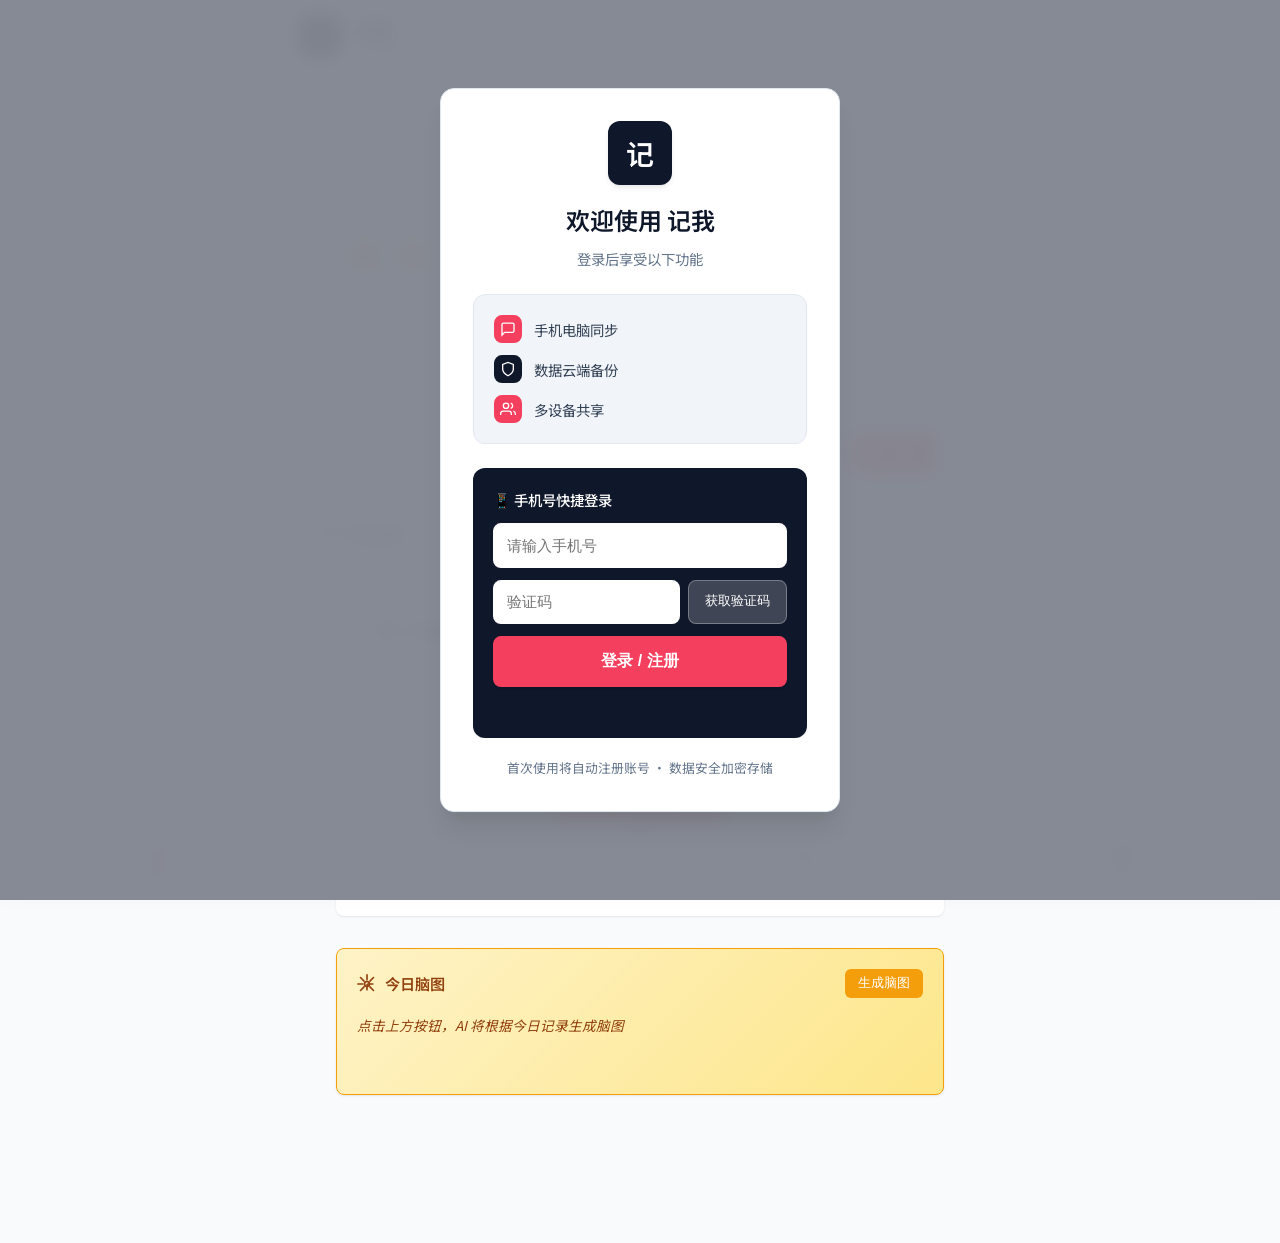
==== daywise.html @ e3d16d77 "fix: 今日记录条目显示心情图标和中文名" ====
<!DOCTYPE html>
<html lang="zh-CN">
<head>
  <meta charset="UTF-8">
  <meta name="viewport" content="width=device-width, initial-scale=1.0">
  <title>记我 Noteme · 记录每一天</title>
  <link rel="preconnect" href="https://fonts.googleapis.com">
  <link rel="preconnect" href="https://fonts.gstatic.com" crossorigin>
  <link href="https://fonts.googleapis.com/css2?family=Noto+Sans+SC:wght@300;400;500;600;700&display=swap" rel="stylesheet">
  <style>
    /* ═══════════════════════════════════════════
       NOTE ME · ShadcnUI 风格
       设计方向：极简 · 干净 · 专业 · 现代SaaS
    ═══════════════════════════════════════════ */

    /* ── 字体加载 ── */
    @import url('https://fonts.googleapis.com/css2?family=Noto+Sans+SC:wght@300;400;500;600;700&display=swap');

    :root {
      /* ═══════════════════════════════════════════
         ShadcnUI 配色系统 · 黑白主色 · 红粉CTA
      ═══════════════════════════════════════════ */
      
      /* 背景色 - 纯净白灰 */
      --bg-main: #ffffff;
      --bg-secondary: #f8fafc;
      --bg-tertiary: #f1f5f9;
      --bg-card: #ffffff;
      
      /* ════ CTA 红粉渐变（唯一强调色）════ */
      --cta: #f43f5e;
      --cta-light: #fb7185;
      --cta-soft: #fecdd3;
      --cta-pale: #fff1f2;
      --cta-dark: #e11d48;
      
      /* ════ 文字色 - 明确层次 ════ */
      --text-primary: #0f172a;
      --text-secondary: #334155;
      --text-muted: #64748b;
      --text-light: #94a3b8;
      --text-placeholder: #cbd5e1;
      
      /* ════ 边框色 - 微妙灰 ════ */
      --border: #e2e8f0;
      --border-light: #f1f5f9;
      --border-focus: #f43f5e;
      
      /* ════ 阴影系统 - 多层次 ════ */
      --shadow-xs: 0 1px 2px rgba(0, 0, 0, 0.04);
      --shadow-sm: 0 1px 3px rgba(0, 0, 0, 0.06), 0 1px 2px rgba(0, 0, 0, 0.04);
      --shadow-md: 0 4px 6px -1px rgba(0, 0, 0, 0.07), 0 2px 4px -1px rgba(0, 0, 0, 0.04);
      --shadow-lg: 0 10px 15px -3px rgba(0, 0, 0, 0.08), 0 4px 6px -2px rgba(0, 0, 0, 0.04);
      --shadow-xl: 0 20px 25px -5px rgba(0, 0, 0, 0.08), 0 10px 10px -5px rgba(0, 0, 0, 0.03);
      
      /* ════ 圆角 - 统一圆润 ════ */
      --radius-sm: 6px;
      --radius: 8px;
      --radius-md: 10px;
      --radius-lg: 12px;
      --radius-xl: 14px;

      /* ════ CTA 渐变 ════ */
      --gradient-cta: linear-gradient(135deg, #fb7185, #f43f5e);
      --gradient-cta-hover: linear-gradient(135deg, #f43f5e, #e11d48);
      
      /* ════ 过渡 ════ */
      --ease-out: cubic-bezier(0.4, 0, 0.2, 1);
      --ease-in: cubic-bezier(0.4, 0, 1, 1);
      --duration-fast: 150ms;
      --duration-normal: 200ms;
    }

    * {
      margin: 0;
      padding: 0;
      box-sizing: border-box;
    }

    html {
      scroll-behavior: smooth;
    }

    body {
      font-family: 'Noto Sans SC', -apple-system, BlinkMacSystemFont, sans-serif;
      background: var(--bg-secondary);
      color: var(--text-primary);
      line-height: 1.6;
      min-height: 100vh;
      padding-bottom: 100px;
      position: relative;
      overflow-x: hidden;
      -webkit-font-smoothing: antialiased;
      -moz-osx-font-smoothing: grayscale;
    }

    /* ── 页面入场动画 ── */
    @keyframes fadeIn {
      from { opacity: 0; }
      to { opacity: 1; }
    }
    @keyframes fadeUp {
      from { opacity: 0; transform: translateY(10px); }
      to { opacity: 1; transform: translateY(0); }
    }
    @keyframes slideIn {
      from { opacity: 0; transform: translateY(-8px); }
      to { opacity: 1; transform: translateY(0); }
    }

    .animate-item {
      animation: fadeUp 0.4s var(--ease-out) both;
    }
    .animate-item:nth-child(1) { animation-delay: 0.05s; }
    .animate-item:nth-child(2) { animation-delay: 0.1s; }
    .animate-item:nth-child(3) { animation-delay: 0.15s; }
    .animate-item:nth-child(4) { animation-delay: 0.2s; }
    .animate-item:nth-child(5) { animation-delay: 0.25s; }

    @media (prefers-reduced-motion: reduce) {
      *, *::before, *::after {
        animation-duration: 0.01ms !important;
        transition-duration: 0.01ms !important;
      }
    }

    /* ═══════════════════════════════════════════
       背景层
    ═══════════════════════════════════════════ */
    .bg-warm-gradient {
      position: fixed;
      inset: 0;
      z-index: -1;
      background: var(--bg-secondary);
    }

    /* ═══════════════════════════════════════════
       Header
    ═══════════════════════════════════════════ */
    .header {
      background: var(--bg-card);
      border-bottom: 1px solid var(--border);
      padding: 1rem 1.5rem;
      position: sticky;
      top: 0;
      z-index: 100;
      box-shadow: var(--shadow-xs);
    }

    .header-content {
      max-width: 680px;
      margin: 0 auto;
      display: flex;
      justify-content: space-between;
      align-items: center;
    }

    .logo {
      display: flex;
      align-items: center;
      gap: 0.75rem;
    }

    .logo-icon {
      width: 40px;
      height: 40px;
      background: var(--text-primary);
      border-radius: var(--radius);
      display: flex;
      align-items: center;
      justify-content: center;
      color: white;
      font-size: 1.1rem;
      font-weight: 600;
      transition: all var(--duration-normal) var(--ease-out);
    }

    .logo-icon:hover {
      transform: scale(1.05);
    }

    .logo-text {
      font-size: 1.25rem;
      font-weight: 600;
      color: var(--text-primary);
      letter-spacing: 0;
      line-height: 1;
    }

    .logo-text .tagline {
      font-size: 0.7rem;
      color: var(--text-muted);
      font-weight: 400;
      display: block;
      margin-top: 2px;
      letter-spacing: 0;
    }

    .header-actions {
      display: flex;
      gap: 0.5rem;
    }

    /* ═══════════════════════════════════════════
       按钮系统 · ShadcnUI 风格
    ═══════════════════════════════════════════ */
    .btn {
      display: inline-flex;
      align-items: center;
      gap: 0.5rem;
      padding: 0.625rem 1rem;
      border-radius: var(--radius);
      font-size: 0.875rem;
      font-weight: 500;
      cursor: pointer;
      transition: all var(--duration-normal) var(--ease-out);
      border: 1px solid var(--border);
      font-family: inherit;
      background: var(--bg-card);
      color: var(--text-secondary);
    }

    .btn:hover {
      background: var(--bg-tertiary);
      border-color: var(--text-light);
    }

    .btn:active {
      transform: scale(0.98);
    }

    .btn-primary {
      background: var(--gradient-cta);
      color: white;
      border: none;
      box-shadow: var(--shadow-sm);
    }

    .btn-primary:hover {
      background: var(--gradient-cta-hover);
      box-shadow: var(--shadow-md);
      transform: translateY(-1px);
    }

    .btn-secondary {
      background: var(--bg-card);
      color: var(--text-secondary);
      border: 1px solid var(--border);
      box-shadow: var(--shadow-xs);
    }

    .btn-secondary:hover {
      background: var(--bg-tertiary);
      border-color: var(--text-light);
    }

    .btn-ghost {
      background: transparent;
      color: var(--text-muted);
      border: none;
    }

    .btn-ghost:hover {
      background: var(--bg-tertiary);
      color: var(--text-secondary);
    }

    .btn svg {
      width: 16px;
      height: 16px;
      flex-shrink: 0;
    }

    /* ═══════════════════════════════════════════
       主内容区
    ═══════════════════════════════════════════ */
    .main {
      max-width: 680px;
      margin: 0 auto;
      padding: 1.5rem 1.25rem 2rem;
    }

    /* ═══════════════════════════════════════════
       日期导航 · 卡片式
    ═══════════════════════════════════════════ */
    .date-nav {
      display: flex;
      align-items: center;
      justify-content: center;
      gap: 1.5rem;
      margin-bottom: 1.5rem;
      padding: 1.5rem 1.75rem;
      background: var(--bg-card);
      border-radius: var(--radius-lg);
      border: 1px solid var(--border);
      box-shadow: var(--shadow-sm);
    }

    .date-nav-btn {
      width: 40px;
      height: 40px;
      border-radius: var(--radius);
      display: flex;
      align-items: center;
      justify-content: center;
      background: var(--bg-tertiary);
      border: 1px solid var(--border);
      cursor: pointer;
      transition: all var(--duration-normal) var(--ease-out);
      color: var(--text-secondary);
      flex-shrink: 0;
    }

    .date-nav-btn:hover {
      background: var(--text-primary);
      color: white;
      border-color: var(--text-primary);
    }

    .date-nav-btn:active {
      transform: scale(0.95);
    }

    .current-date {
      text-align: center;
      min-width: 120px;
    }

    .current-date .day {
      font-size: 2.75rem;
      font-weight: 700;
      color: var(--text-primary);
      line-height: 1;
      letter-spacing: -0.02em;
    }

    .current-date .day.is-today {
      color: var(--cta);
    }

    .current-date .date-full {
      font-size: 0.8rem;
      color: var(--text-muted);
      margin-top: 0.35rem;
      font-weight: 400;
    }

    .current-date .date-full.is-today {
      color: var(--text-secondary);
      font-weight: 500;
    }

    .current-date .day.is-future { color: var(--text-secondary); }
    .current-date .date-full.is-future { color: var(--text-muted); }
    .current-date .day.is-past { color: var(--text-muted); }
    .current-date .date-full.is-past { color: var(--text-light); }

    .today-label {
      display: none;
    }

    /* ═══════════════════════════════════════════
       快捷操作卡片
    ═══════════════════════════════════════════ */
    .quick-actions {
      display: grid;
      grid-template-columns: repeat(3, 1fr);
      gap: 0.75rem;
      margin-bottom: 1.5rem;
    }

    .quick-action-card {
      background: var(--bg-card);
      border: 1px solid var(--border);
      border-radius: var(--radius-lg);
      padding: 1.25rem 1rem;
      cursor: pointer;
      transition: all var(--duration-normal) var(--ease-out);
      box-shadow: var(--shadow-xs);
      text-align: center;
    }

    .quick-action-card:hover {
      border-color: var(--text-light);
      box-shadow: var(--shadow-md);
      transform: translateY(-2px);
    }

    .quick-action-card .icon {
      width: 40px;
      height: 40px;
      border-radius: var(--radius);
      display: flex;
      align-items: center;
      justify-content: center;
      margin: 0 auto 0.75rem;
      transition: transform var(--duration-normal) var(--ease-out);
    }

    .quick-action-card:hover .icon {
      transform: scale(1.08);
    }

    .quick-action-card .icon svg {
      width: 20px;
      height: 20px;
    }

    .quick-action-card .icon.coral {
      background: var(--cta-pale);
      color: var(--cta);
    }

    .quick-action-card .icon.green {
      background: #f0fdf4;
      color: #16a34a;
    }

    .quick-action-card .icon.orange {
      background: #fff7ed;
      color: #ea580c;
    }

    .quick-action-card .icon.lavender {
      background: #faf5ff;
      color: #9333ea;
    }

    .quick-action-card h3 {
      font-size: 0.9rem;
      font-weight: 600;
      margin-bottom: 0.2rem;
      color: var(--text-primary);
    }

    .quick-action-card p {
      font-size: 0.75rem;
      color: var(--text-muted);
    }

    /* ═══════════════════════════════════════════
       记录输入区
    ═══════════════════════════════════════════ */
    .entry-section {
      background: var(--bg-card);
      border: 1px solid var(--border);
      border-radius: var(--radius-lg);
      padding: 1.5rem;
      margin-bottom: 1.5rem;
      box-shadow: var(--shadow-sm);
    }

    .entry-header {
      display: flex;
      align-items: center;
      gap: 0.75rem;
      margin-bottom: 1rem;
    }

    .entry-header svg {
      width: 20px;
      height: 20px;
      color: var(--text-secondary);
      flex-shrink: 0;
    }

    .entry-header h2 {
      font-size: 0.95rem;
      font-weight: 600;
      color: var(--text-secondary);
    }

    .entry-textarea {
      width: 100%;
      min-height: 100px;
      padding: 0.875rem 1rem;
      border: 1px solid var(--border);
      border-radius: var(--radius);
      font-size: 0.95rem;
      font-family: inherit;
      resize: vertical;
      transition: all var(--duration-fast) var(--ease-out);
      background: var(--bg-card);
      line-height: 1.7;
      color: var(--text-primary);
    }

    .entry-textarea:focus {
      outline: none;
      border-color: var(--text-secondary);
      box-shadow: 0 0 0 3px rgba(15, 23, 42, 0.06);
    }

    .entry-textarea::placeholder {
      color: var(--text-placeholder);
    }

    .entry-textarea.main-input {
      min-height: 110px;
      font-size: 1rem;
    }

    .entry-footer {
      display: flex;
      justify-content: space-between;
      align-items: center;
      margin-top: 1rem;
      flex-wrap: wrap;
      gap: 0.75rem;
    }

    .entry-tips {
      font-size: 0.75rem;
      color: var(--text-light);
      flex: 1;
      min-width: 200px;
    }

    /* 心情选择器 */
    .mood-selector {
      display: flex;
      gap: 0.5rem;
      flex-wrap: wrap;
      margin-bottom: 0.75rem;
    }

    .mood-btn {
      width: 40px;
      height: 40px;
      border: 1px solid var(--border);
      border-radius: var(--radius);
      background: var(--bg-secondary);
      cursor: pointer;
      font-size: 1.3rem;
      display: flex;
      align-items: center;
      justify-content: center;
      transition: all var(--duration-fast) var(--ease-out);
      padding: 0;
    }

    .mood-btn:hover {
      border-color: var(--cta);
      transform: scale(1.1);
    }

    .mood-btn.selected {
      border-color: var(--cta);
      background: var(--cta-pale);
      box-shadow: 0 0 0 2px var(--cta-soft);
    }

    /* 标签选择器 */
    .tag-selector {
      display: flex;
      gap: 0.5rem;
      flex-wrap: wrap;
      margin-bottom: 1rem;
    }

    .tag-chip {
      padding: 0.35rem 0.75rem;
      border-radius: var(--radius);
      font-size: 0.8rem;
      border: 1px solid var(--border);
      cursor: pointer;
      transition: all var(--duration-fast) var(--ease-out);
      color: var(--text-secondary);
      background: var(--bg-card);
    }

    .tag-chip:hover {
      border-color: var(--text-light);
      color: var(--text-primary);
    }

    .tag-chip.active {
      background: var(--text-primary);
      border-color: var(--text-primary);
      color: white;
    }

    /* ═══════════════════════════════════════════
       记录列表
    ═══════════════════════════════════════════ */
    .entries-section {
      margin-bottom: 1.5rem;
    }

    .section-header {
      display: flex;
      justify-content: space-between;
      align-items: center;
      margin-bottom: 1rem;
      padding-bottom: 0.75rem;
      border-bottom: 1px solid var(--border-light);
    }

    .section-title {
      display: flex;
      align-items: center;
      gap: 0.5rem;
      font-size: 0.9rem;
      font-weight: 600;
      color: var(--text-secondary);
    }

    .section-title svg {
      width: 16px;
      height: 16px;
      color: var(--text-muted);
    }

    .entry-card {
      background: var(--bg-card);
      border: 1px solid var(--border);
      border-radius: var(--radius-lg);
      padding: 1.25rem 1.25rem;
      margin-bottom: 0.75rem;
      transition: all var(--duration-normal) var(--ease-out);
      box-shadow: var(--shadow-xs);
      animation: fadeUp 0.4s var(--ease-out) both;
    }

    .entry-card:hover {
      border-color: var(--text-light);
      box-shadow: var(--shadow-sm);
    }

    .entry-card-header {
      display: flex;
      justify-content: space-between;
      align-items: flex-start;
      margin-bottom: 0.75rem;
    }

    .entry-time {
      font-size: 0.75rem;
      color: var(--text-muted);
      background: var(--bg-tertiary);
      padding: 0.25rem 0.6rem;
      border-radius: var(--radius-sm);
      font-family: 'SF Mono', monospace;
    }

    .entry-content {
      font-size: 0.95rem;
      color: var(--text-primary);
      white-space: pre-wrap;
      line-height: 1.7;
    }

    .entry-actions {
      display: flex;
      gap: 0.5rem;
      margin-top: 0.75rem;
      padding-top: 0.75rem;
      border-top: 1px solid var(--border-light);
    }

    .entry-actions button {
      padding: 0.35rem 0.75rem;
      font-size: 0.8rem;
    }

    /* 收藏星星 */
    .entry-star {
      color: var(--text-light);
      transition: all var(--duration-fast) var(--ease-out);
      cursor: pointer;
    }
    .entry-star:hover {
      color: var(--cta);
      transform: scale(1.2);
    }
    .entry-star.starred {
      color: var(--cta);
    }

    /* ═══════════════════════════════════════════
       弹窗 Modal
    ═══════════════════════════════════════════ */
    .modal-overlay {
      position: fixed;
      top: 0;
      left: 0;
      right: 0;
      bottom: 0;
      background: rgba(15, 23, 42, 0.4);
      backdrop-filter: blur(4px);
      display: flex;
      align-items: center;
      justify-content: center;
      z-index: 1000;
      opacity: 0;
      visibility: hidden;
      transition: all var(--duration-normal) var(--ease-out);
      padding: 1rem;
    }

    .modal-overlay.active {
      opacity: 1;
      visibility: visible;
    }

    .modal {
      background: var(--bg-card);
      border-radius: var(--radius-xl);
      width: 100%;
      max-width: 560px;
      max-height: 90vh;
      overflow: hidden;
      transform: translateY(16px) scale(0.98);
      transition: all var(--duration-normal) var(--ease-out);
      box-shadow: var(--shadow-xl);
      border: 1px solid var(--border);
    }

    .modal-overlay.active .modal {
      transform: translateY(0) scale(1);
    }

    .modal-header {
      display: flex;
      justify-content: space-between;
      align-items: center;
      padding: 1.25rem 1.5rem;
      border-bottom: 1px solid var(--border);
    }

    .modal-title {
      display: flex;
      align-items: center;
      gap: 0.75rem;
      font-size: 1.05rem;
      font-weight: 600;
      color: var(--text-primary);
    }

    .modal-title svg {
      width: 20px;
      height: 20px;
      color: var(--text-secondary);
    }

    .modal-close {
      width: 32px;
      height: 32px;
      border-radius: var(--radius);
      display: flex;
      align-items: center;
      justify-content: center;
      background: transparent;
      border: none;
      cursor: pointer;
      color: var(--text-muted);
      transition: all var(--duration-fast) var(--ease-out);
    }

    .modal-close:hover {
      background: var(--bg-tertiary);
      color: var(--text-primary);
    }

    .modal-body {
      padding: 1.5rem;
      max-height: calc(90vh - 140px);
      overflow-y: auto;
    }

    .modal-footer {
      padding: 1rem 1.5rem;
      border-top: 1px solid var(--border);
      display: flex;
      justify-content: flex-end;
      gap: 0.75rem;
      background: var(--bg-secondary);
    }

    /* ═══════════════════════════════════════════
       复盘问题表单
    ═══════════════════════════════════════════ */
    .review-question {
      margin-bottom: 1.25rem;
    }

    .review-question label {
      display: block;
      font-weight: 500;
      margin-bottom: 0.5rem;
      color: var(--text-primary);
      font-size: 0.9rem;
    }

    .review-question label .hint {
      font-weight: 400;
      color: var(--text-muted);
      font-size: 0.8rem;
    }

    .review-question input,
    .review-question textarea {
      width: 100%;
      padding: 0.75rem 1rem;
      border: 1px solid var(--border);
      border-radius: var(--radius);
      font-size: 0.9rem;
      transition: all var(--duration-fast) var(--ease-out);
      background: var(--bg-card);
      color: var(--text-primary);
    }

    .review-question input:focus,
    .review-question textarea:focus {
      outline: none;
      border-color: var(--text-secondary);
      box-shadow: 0 0 0 3px rgba(15, 23, 42, 0.06);
    }

    .review-question textarea {
      min-height: 80px;
      resize: vertical;
    }

    /* ═══════════════════════════════════════════
       AI 总结卡片
    ═══════════════════════════════════════════ */
    .ai-summary {
      background: var(--bg-card);
      border: 1px solid var(--border);
      border-radius: var(--radius-lg);
      padding: 1.5rem;
      margin-top: 1rem;
      box-shadow: var(--shadow-sm);
    }

    .ai-summary-header {
      display: flex;
      align-items: center;
      gap: 0.5rem;
      margin-bottom: 1rem;
      color: var(--text-secondary);
      font-weight: 600;
      font-size: 0.9rem;
    }

    .ai-summary-header svg {
      width: 18px;
      height: 18px;
      color: var(--text-muted);
    }

    .ai-summary-content {
      font-size: 0.9rem;
      line-height: 1.7;
      color: var(--text-primary);
    }

    .ai-summary-content h4 {
      color: var(--text-primary);
      margin-top: 1rem;
      margin-bottom: 0.5rem;
      font-size: 0.95rem;
    }

    .ai-summary-content h4:first-child {
      margin-top: 0;
    }

    .ai-summary-content ul {
      margin-left: 1.25rem;
    }

    .ai-summary-content li {
      margin-bottom: 0.3rem;
    }

    /* ═══════════════════════════════════════════
       周复盘
    ═══════════════════════════════════════════ */
    .week-grid {
      display: grid;
      grid-template-columns: repeat(7, 1fr);
      gap: 0.4rem;
      margin-bottom: 1.5rem;
    }

    .week-day {
      text-align: center;
      padding: 0.75rem 0.2rem;
      border-radius: var(--radius);
      background: var(--bg-tertiary);
      border: 1px solid transparent;
      transition: all var(--duration-normal) var(--ease-out);
    }

    .week-day.active {
      background: var(--bg-card);
      border-color: var(--text-primary);
      box-shadow: var(--shadow-sm);
    }

    .week-day.active:hover {
      transform: translateY(-2px);
      box-shadow: var(--shadow-md);
    }

    .week-day .day-name {
      font-size: 0.7rem;
      color: var(--text-muted);
      margin-bottom: 0.3rem;
    }

    .week-day .day-date {
      font-size: 0.95rem;
      font-weight: 600;
      color: var(--text-secondary);
    }

    .week-day.has-entry .day-date {
      color: var(--text-primary);
    }

    /* 历史记录 */
    .history-section {
      margin-top: 1.5rem;
    }

    .history-date-group {
      margin-bottom: 1.5rem;
    }

    .history-date {
      font-size: 0.9rem;
      font-weight: 600;
      color: var(--text-secondary);
      margin-bottom: 0.75rem;
      padding-bottom: 0.5rem;
      border-bottom: 1px solid var(--border-light);
      display: flex;
      align-items: center;
      gap: 0.5rem;
    }

    .history-date::before {
      content: '';
      width: 6px;
      height: 6px;
      border-radius: 50%;
      background: var(--text-light);
      flex-shrink: 0;
    }

    /* ═══════════════════════════════════════════
       空状态
    ═══════════════════════════════════════════ */
    .empty-state {
      text-align: center;
      padding: 3rem 1.5rem;
      color: var(--text-muted);
    }

    .empty-state svg {
      width: 56px;
      height: 56px;
      margin-bottom: 1rem;
      opacity: 0.4;
    }

    .empty-state h3 {
      font-size: 1rem;
      color: var(--text-secondary);
      margin-bottom: 0.35rem;
    }

    .empty-state p {
      font-size: 0.85rem;
      color: var(--text-muted);
    }

    /* 加载动画 */
    .loading {
      display: flex;
      align-items: center;
      justify-content: center;
      gap: 0.75rem;
      padding: 2rem;
      color: var(--text-muted);
    }

    .spinner {
      width: 20px;
      height: 20px;
      border: 2px solid var(--border);
      border-top-color: var(--text-secondary);
      border-radius: 50%;
      animation: spin 0.8s linear infinite;
    }

    @keyframes spin {
      to { transform: rotate(360deg); }
    }

    /* ═══════════════════════════════════════════
       标签导航
    ═══════════════════════════════════════════ */
    .tab-nav {
      display: flex;
      gap: 0.25rem;
      margin-bottom: 1.5rem;
      padding: 0.25rem;
      background: var(--bg-tertiary);
      border-radius: var(--radius);
      border: 1px solid var(--border);
    }

    .tab-btn {
      flex: 1;
      padding: 0.5rem 0.75rem;
      background: transparent;
      border: none;
      font-size: 0.85rem;
      font-weight: 500;
      color: var(--text-muted);
      cursor: pointer;
      border-radius: var(--radius-sm);
      transition: all var(--duration-fast) var(--ease-out);
      display: flex;
      align-items: center;
      justify-content: center;
      gap: 0.35rem;
    }

    .tab-btn svg {
      width: 14px;
      height: 14px;
    }

    .tab-btn:hover {
      color: var(--text-secondary);
    }

    .tab-btn.active {
      background: var(--bg-card);
      color: var(--text-primary);
      box-shadow: var(--shadow-xs);
      font-weight: 600;
    }

    /* ═══════════════════════════════════════════
       数据统计卡片组
    ═══════════════════════════════════════════ */
    .stats-grid {
      display: grid;
      grid-template-columns: repeat(auto-fit, minmax(120px, 1fr));
      gap: 0.75rem;
      margin-bottom: 1.5rem;
    }

    .stat-card {
      background: var(--bg-card);
      border: 1px solid var(--border);
      border-radius: var(--radius-lg);
      padding: 1.25rem 1rem;
      text-align: center;
      box-shadow: var(--shadow-xs);
      transition: all var(--duration-normal) var(--ease-out);
    }

    .stat-card:hover {
      border-color: var(--text-light);
      box-shadow: var(--shadow-sm);
      transform: translateY(-2px);
    }

    .stat-card .value {
      font-size: 2rem;
      font-weight: 700;
      color: var(--text-primary);
      line-height: 1;
      letter-spacing: -0.02em;
    }

    .stat-card .label {
      font-size: 0.8rem;
      color: var(--text-muted);
      margin-top: 0.35rem;
    }

    .stat-card .sublabel {
      font-size: 0.7rem;
      color: var(--text-light);
      margin-top: 0.1rem;
    }

    .stat-card.streak .value {
      color: var(--cta);
    }

    /* 图表容器 */
    .chart-container {
      background: var(--bg-card);
      border: 1px solid var(--border);
      border-radius: var(--radius-lg);
      padding: 1.25rem 1.5rem;
      margin-bottom: 1rem;
      box-shadow: var(--shadow-xs);
    }

    .chart-title {
      font-size: 0.9rem;
      font-weight: 600;
      margin-bottom: 1rem;
      display: flex;
      align-items: center;
      gap: 0.5rem;
      color: var(--text-secondary);
    }

    .chart-title svg {
      width: 16px;
      height: 16px;
      color: var(--text-muted);
    }

    /* 柱状图 */
    .bar-chart {
      display: flex;
      align-items: flex-end;
      gap: 4px;
      height: 100px;
      padding: 0.5rem 0;
    }

    .bar {
      flex: 1;
      background: var(--bg-tertiary);
      border-radius: 4px 4px 0 0;
      min-width: 12px;
      transition: all var(--duration-normal) var(--ease-out);
      position: relative;
      cursor: pointer;
    }

    .bar:hover {
      background: var(--text-primary);
    }

    .bar .bar-value {
      position: absolute;
      bottom: 100%;
      left: 50%;
      transform: translateX(-50%);
      font-size: 0.7rem;
      color: var(--text-muted);
      white-space: nowrap;
      opacity: 0;
      transition: opacity var(--duration-fast);
    }

    .bar:hover .bar-value {
      opacity: 1;
    }

    .bar-labels {
      display: flex;
      gap: 4px;
    }

    .bar-labels span {
      flex: 1;
      text-align: center;
      font-size: 0.7rem;
      color: var(--text-muted);
      min-width: 12px;
    }

    /* 热力图格子 */
    .heatmap-grid {
      display: grid;
      grid-template-columns: repeat(7, 1fr);
      gap: 4px;
    }

    .heatmap-cell {
      aspect-ratio: 1;
      border-radius: 4px;
      background: var(--bg-tertiary);
      border: 1px solid var(--border-light);
      display: flex;
      align-items: center;
      justify-content: center;
      font-size: 0.7rem;
      color: var(--text-muted);
      transition: all var(--duration-fast) var(--ease-out);
    }

    .heatmap-cell:hover {
      transform: scale(1.1);
      box-shadow: var(--shadow-sm);
      z-index: 10;
      position: relative;
    }

    .heatmap-cell.level-0 { background: var(--bg-tertiary); }
    .heatmap-cell.level-1 { background: #fecdd3; color: #be123c; }
    .heatmap-cell.level-2 { background: #fb7185; color: white; }
    .heatmap-cell.level-3 { background: #f43f5e; color: white; }
    .heatmap-cell.level-4 { background: var(--text-primary); color: white; border-color: transparent; }

    /* 图表 AI 解读 */
    .chart-insight {
      margin-top: 1rem;
      padding: 1rem 1.25rem;
      background: var(--bg-secondary);
      border-left: 3px solid var(--text-light);
      border-radius: 0 var(--radius) var(--radius) 0;
      font-size: 0.85rem;
      line-height: 1.7;
      color: var(--text-secondary);
    }

    .chart-insight-header {
      display: flex;
      align-items: center;
      gap: 6px;
      font-size: 0.75rem;
      font-weight: 600;
      color: var(--text-muted);
      margin-bottom: 0.5rem;
    }

    .chart-insight p { margin-bottom: 0.5rem; }
    .chart-insight p:last-child { margin-bottom: 0; }

    .chart-insight .trend-up { color: #16a34a; font-weight: 500; }
    .chart-insight .trend-down { color: #dc2626; font-weight: 500; }
    .chart-insight .trend-flat { color: var(--text-muted); font-weight: 500; }

    .heatmap-labels {
      display: flex;
      justify-content: space-between;
      margin-top: 0.6rem;
      font-size: 0.72rem;
      color: var(--text-muted);
    }

    .compare-chart {
      display: flex;
      gap: 1rem;
      justify-content: center;
      margin-top: 0.5rem;
    }

    .compare-item {
      display: flex;
      flex-direction: column;
      align-items: center;
      gap: 0.5rem;
    }

    .compare-bar {
      width: 60px;
      background: var(--primary-light);
      border-radius: 8px;
      overflow: hidden;
    }

    .compare-bar-fill {
      background: var(--primary);
      transition: height 0.5s ease;
    }

    .compare-bar-fill.challenge {
      background: #3b82f6;
    }

    .compare-bar-fill.achievement {
      background: var(--success);
    }

    .compare-value {
      font-size: 1.25rem;
      font-weight: 600;
    }

    .compare-label {
      font-size: 0.8rem;
      color: var(--text-secondary);
    }

    .section-divider {
      height: 1px;
      background: var(--border-light);
      margin: 1.5rem 0;
    }

    /* 待办横幅样式 */
    .todo-banner {
      background: rgba(255,255,255,0.42);
      backdrop-filter: blur(22px);
      -webkit-backdrop-filter: blur(22px);
      border: 1px solid rgba(255,255,255,0.7);
      border-radius: var(--radius);
      padding: 0.875rem 1rem;
      display: flex;
      justify-content: space-between;
      align-items: center;
      box-shadow: 0 8px 32px rgba(0,0,0,0.04);
      transition: all 0.2s;
    }
    .todo-banner-all-done {
      background: rgba(210,240,220,0.5) !important;
      border-color: rgba(130,190,160,0.4) !important;
    }
    .todo-banner:hover {
      background: rgba(255,255,255,0.55);
      transform: translateY(-1px);
      box-shadow: 0 12px 40px rgba(0,0,0,0.06);
    }
    .todo-banner-left {
      display: flex;
      align-items: center;
      gap: 0.5rem;
    }
    .todo-icon {
      font-size: 1.25rem;
    }
    .todo-banner-text {
      font-size: 0.9rem;
      color: var(--primary-dark);
    }
    .todo-banner-text strong {
      color: var(--primary-dark);
      font-weight: 700;
    }
    .todo-banner-arrow {
      font-size: 0.75rem;
      color: var(--primary-dark);
      transition: transform 0.2s;
    }
    
    /* 待办列表样式 */
    .todo-list {
      background: rgba(255,255,255,0.42);
      backdrop-filter: blur(22px);
      -webkit-backdrop-filter: blur(22px);
      border: 1px solid rgba(255,255,255,0.7);
      border-radius: var(--radius);
      padding: 0.75rem;
      margin-top: 0.5rem;
      box-shadow: 0 8px 32px rgba(0,0,0,0.04);
    }
    .todo-date-group {
      margin-bottom: 0.5rem;
    }
    .todo-date-group:last-child {
      margin-bottom: 0;
    }
    .todo-date-label {
      font-size: 0.8rem;
      font-weight: 500;
      color: var(--text-secondary);
      margin-bottom: 0.5rem;
      padding-left: 0.25rem;
    }
    .todo-item {
      display: flex;
      align-items: center;
      gap: 0.5rem;
      padding: 0.6rem 0.5rem;
      border-radius: 8px;
      transition: background 0.2s;
    }
    .todo-item:hover {
      background: var(--bg-secondary);
    }
    .todo-item-checked {
      background: #f0fdf4 !important;
    }
    .todo-checkbox {
      position: relative;
      width: 22px;
      height: 22px;
      cursor: pointer;
      flex-shrink: 0;
    }
    .todo-checkbox input {
      position: absolute;
      opacity: 0;
      width: 100%;
      height: 100%;
      cursor: pointer;
      z-index: 2;
    }
    .todo-checkbox .checkmark {
      position: absolute;
      top: 0;
      left: 0;
      width: 22px;
      height: 22px;
      border: 2px solid #10b981;
      border-radius: 6px;
      background: white;
      transition: all 0.2s ease;
      display: flex;
      align-items: center;
      justify-content: center;
    }
    .todo-checkbox input:checked + .checkmark {
      background: #10b981;
      border-color: #10b981;
      animation: checkPop 0.25s ease;
    }
    @keyframes checkPop {
      0% { transform: scale(1); }
      50% { transform: scale(1.2); }
      100% { transform: scale(1); }
    }
    .todo-checkbox .checkmark::after {
      content: '';
      display: none;
      width: 5px;
      height: 10px;
      border: solid white;
      border-width: 0 2.5px 2.5px 0;
      transform: rotate(45deg);
      margin-top: -2px;
    }
    .todo-checkbox input:checked + .checkmark::after {
      display: block;
    }
    .todo-text {
      flex: 1;
      font-size: 0.9rem;
      color: var(--text-primary);
      line-height: 1.4;
      transition: all 0.2s;
    }
    .todo-item-checked .todo-text {
      text-decoration: line-through;
      color: #9ca3af;
    }
    .todo-time {
      font-size: 0.8rem;
      color: var(--primary);
      font-weight: 500;
      margin-right: 0.25rem;
    }
    .todo-delete {
      width: 20px;
      height: 20px;
      border: none;
      background: transparent;
      color: var(--text-muted);
      cursor: pointer;
      font-size: 0.75rem;
      border-radius: 4px;
      transition: all 0.2s;
      opacity: 0;
    }
    .todo-item:hover .todo-delete {
      opacity: 1;
    }
    .todo-delete:hover {
      background: #fee2e2;
      color: #ef4444;
    }
    
    /* 待办弹窗日期选项 */
    .todo-date-options {
      display: grid;
      grid-template-columns: repeat(2, 1fr);
      gap: 0.5rem;
    }
    .todo-date-option {
      cursor: pointer;
    }
    .todo-date-option input {
      display: none;
    }
    .todo-date-option-content {
      display: flex;
      align-items: center;
      gap: 0.5rem;
      padding: 0.75rem;
      background: var(--bg);
      border: 2px solid var(--border);
      border-radius: var(--radius);
      transition: all 0.2s;
    }
    .todo-date-option input:checked + .todo-date-option-content {
      background: var(--bg-secondary);
      border-color: var(--primary);
    }
    .todo-date-icon {
      font-size: 1.25rem;
    }
    .todo-date-text {
      font-size: 0.9rem;
      font-weight: 500;
      color: var(--text-primary);
    }
    
    /* 记录卡片中的待办按钮 */
    .entry-todo-btn {
      padding: 0.25rem 0.5rem;
      font-size: 0.75rem;
      background: transparent;
      color: var(--primary);
      border: 1px solid var(--primary-light);
      border-radius: 6px;
      cursor: pointer;
      transition: all 0.2s;
      white-space: nowrap;
    }
    .entry-todo-btn:hover {
      background: var(--primary);
      color: white;
    }
    
    /* ═══════════════════════════════════════════
       AI 展示区 · 灵动智能卡片
    ═══════════════════════════════════════════ */
    .ai-display-section {
      background: var(--glass);
      backdrop-filter: blur(var(--glass-blur));
      border: 1.5px solid rgba(255,255,255,0.8);
      border-radius: var(--radius-xl);
      padding: 1.5rem;
      margin-bottom: 2rem;
      box-shadow: var(--shadow-card);
      position: relative;
      overflow: hidden;
    }

    .ai-display-section::before {
      content: '';
      position: absolute;
      top: 0; left: 0; right: 0;
      height: 2px;
      background: var(--gradient-amber);
    }

    .ai-display-section .section-header {
      margin-bottom: 1rem;
    }

    .ai-display-section .section-title svg {
      color: var(--peach);
    }

    .ai-display-content {
      font-size: 0.95rem;
      line-height: 1.9;
      color: var(--text-primary);
    }

    .ai-display-content h4 {
      color: var(--peach-dark);
      margin-top: 1.1rem;
      margin-bottom: 0.5rem;
      font-size: 1rem;
    }

    .ai-display-content h4:first-child {
      margin-top: 0;
    }

    .ai-display-content ul {
      margin-left: 1.25rem;
      margin-bottom: 0.75rem;
    }

    .ai-display-content li {
      margin-bottom: 0.35rem;
    }

    .ai-display-meta {
      display: flex;
      justify-content: space-between;
      align-items: center;
      margin-bottom: 1rem;
      padding-bottom: 0.85rem;
      border-bottom: 1.5px dashed var(--border);
    }

    .ai-display-meta .time {
      font-size: 0.78rem;
      color: var(--text-muted);
    }

    .ai-display-section .empty-state {
      color: var(--text-muted);
    }

    /* ═══════════════════════════════════════════
       底部导航
    ═══════════════════════════════════════════ */
    .bottom-nav {
      position: fixed;
      bottom: 0;
      left: 0;
      right: 0;
      background: var(--bg-card);
      border-top: 1px solid var(--border);
      display: flex;
      justify-content: space-around;
      padding: 0.5rem 0;
      z-index: 1000;
      box-shadow: 0 -4px 20px rgba(0, 0, 0, 0.04);
    }

    .nav-item {
      display: flex;
      flex-direction: column;
      align-items: center;
      gap: 0.2rem;
      padding: 0.4rem 1rem;
      border: none;
      background: none;
      cursor: pointer;
      color: var(--text-muted);
      transition: all var(--duration-fast) var(--ease-out);
      border-radius: var(--radius);
      min-width: 60px;
    }

    .nav-item:hover {
      color: var(--text-secondary);
    }

    .nav-item.active {
      color: var(--cta);
    }

    .nav-item.active::before {
      content: '';
      position: absolute;
      top: 0;
      left: 50%;
      transform: translateX(-50%);
      width: 20px;
      height: 2px;
      background: var(--cta);
      border-radius: 0 0 2px 2px;
    }

    .nav-item svg {
      width: 22px;
      height: 22px;
      transition: all var(--duration-fast) var(--ease-out);
    }

    .nav-item span {
      font-size: 0.7rem;
      font-weight: 500;
    }

    /* 页面容器 */
    .page {
      display: none;
      animation: fadeIn 0.3s var(--ease-soft) both;
    }

    .page.active {
      display: block;
    }

    @keyframes fadeIn {
      from { opacity: 0; transform: translateY(10px); }
      to { opacity: 1; transform: translateY(0); }
    }
    /* ═══════════════════════════════════════════
       响应式适配
    ═══════════════════════════════════════════ */
    @media (max-width: 768px) {
      .header {
        padding: 1rem 1rem 0.5rem;
      }

      .header-content {
        flex-wrap: wrap;
        gap: 0.75rem;
      }

      .main {
        padding: 1rem;
      }

      .quick-actions {
        grid-template-columns: repeat(3, 1fr);
        gap: 0.6rem;
      }

      .quick-action-card {
        padding: 0.9rem 0.75rem;
      }

      .quick-action-card .icon {
        width: 38px;
        height: 38px;
        margin-bottom: 0.5rem;
      }

      .week-grid {
        grid-template-columns: repeat(7, 1fr);
        gap: 0.3rem;
      }

      .week-day {
        padding: 0.6rem 0.25rem;
      }

      .week-day .day-name {
        font-size: 0.65rem;
      }

      .week-day .day-date {
        font-size: 0.9rem;
      }

      .tab-nav {
        gap: 0.3rem;
        padding: 0.4rem;
      }

      .tab-btn {
        padding: 0.5rem 0.6rem;
        font-size: 0.82rem;
      }

      .date-nav {
        padding: 1.25rem 1rem;
        gap: 1rem;
      }

      .current-date .day {
        font-size: 2.8rem;
      }

      .current-date .day.is-today {
        font-size: 3rem;
      }

      .stats-grid {
        grid-template-columns: repeat(2, 1fr);
      }

      .donut-chart {
        flex-direction: column;
        gap: 1.5rem;
      }

      .entry-card {
        padding: 1rem 1.1rem;
      }

      .modal {
        border-radius: var(--radius-lg);
      }

      .modal-body {
        padding: 1.25rem;
      }
    }

    @media (max-width: 480px) {
      .quick-actions {
        grid-template-columns: repeat(3, 1fr);
      }

      .quick-action-card h3 {
        font-size: 0.85rem;
      }

      .quick-action-card p {
        display: none;
      }

      .stats-grid {
        grid-template-columns: repeat(2, 1fr);
      }

      .stat-card .value {
        font-size: 2rem;
      }
    }

    /* ═══════════════════════════════════════════
       滚动条美化
    ═══════════════════════════════════════════ */
    ::-webkit-scrollbar {
      width: 6px;
      height: 6px;
    }
    ::-webkit-scrollbar-track {
      background: transparent;
    }
    ::-webkit-scrollbar-thumb {
      background: var(--border);
      border-radius: 3px;
    }
    ::-webkit-scrollbar-thumb:hover {
      background: var(--text-light);
    }

    /* ═══════════════════════════════════════════
       选中文字颜色
    ═══════════════════════════════════════════ */
    ::selection {
      background: rgba(244, 63, 94, 0.15);
      color: var(--text-primary);
    }
  </style>
  <link rel="manifest" href="manifest.json">
  <meta name="theme-color" content="#f8fafc">
  <meta name="mobile-web-app-capable" content="yes">
  <meta name="apple-mobile-web-app-capable" content="yes">
  <meta name="apple-mobile-web-app-status-bar-style" content="default">
  <meta name="apple-mobile-web-app-title" content="记我 Noteme">
  <meta name="description" content="记我 Noteme - 记录每一天的思考与成长">
  <meta name="color-scheme" content="light">
  
  <!-- PWA Service Worker -->
  <script>
    if ('serviceWorker' in navigator) {
      navigator.serviceWorker.register('sw.js').catch(e => console.log('SW not available'));
    }
  </script>
  
  <!-- 桌面图标引导弹窗 -->
  <script>
    // 检测设备类型
    function getDeviceType() {
      const ua = navigator.userAgent.toLowerCase();
      if (/iphone|ipad|ipod/.test(ua)) return 'ios';
      if (/android/.test(ua)) return 'android';
      return 'desktop';
    }
    
    // 检测是否已添加到主屏幕
    const isStandalone = window.matchMedia('(display-mode: standalone)').matches;
    const deviceType = getDeviceType();
    
    // 如果还没添加过主屏幕，显示引导
    if (!isStandalone && !localStorage.getItem('pwaGuideDismissed') && deviceType !== 'desktop') {
      document.addEventListener('DOMContentLoaded', function() {
        // 创建引导弹窗
        const guide = document.createElement('div');
        guide.id = 'pwaGuide';
        guide.innerHTML = `
          <div class="pwa-guide-overlay"></div>
          <div class="pwa-guide-modal">
            <div class="pwa-guide-header">
              <span class="pwa-guide-icon">📱</span>
              <h3>体验 App 模式</h3>
              <p>添加到桌面，使用更便捷</p>
            </div>
            <div class="pwa-guide-content" id="pwaGuideContent">
              <!-- 根据设备显示不同教程 -->
            </div>
            <button class="pwa-guide-btn" onclick="closePwaGuide()">我知道了</button>
          </div>
        `;
        document.body.appendChild(guide);
        
        // 根据设备显示教程
        const content = document.getElementById('pwaGuideContent');
        if (deviceType === 'ios') {
          content.innerHTML = `
            <div class="pwa-guide-steps">
              <div class="pwa-step">
                <span class="step-num">1</span>
                <span>点击Safari底部<span class="highlight">分享按钮</span></span>
              </div>
              <div class="pwa-step">
                <span class="step-num">2</span>
                <span>向下滚动，点击<span class="highlight">添加到主屏幕</span></span>
              </div>
              <div class="pwa-step">
                <span class="step-num">3</span>
                <span>点击右上角<span class="highlight">添加</span>完成</span>
              </div>
            </div>
            <div class="pwa-guide-demo ios-demo">
              <div class="demo-phone">
                <div class="demo-screen">
                  <div class="demo-action-bar">
                    <div class="demo-share-btn">↗</div>
                  </div>
                </div>
              </div>
            </div>
          `;
        } else {
          content.innerHTML = `
            <div class="pwa-guide-steps">
              <div class="pwa-step">
                <span class="step-num">1</span>
                <span>点击浏览器菜单<span class="highlight">⋮</span></span>
              </div>
              <div class="pwa-step">
                <span class="step-num">2</span>
                <span>选择<span class="highlight">添加到主屏幕</span></span>
              </div>
              <div class="pwa-step">
                <span class="step-num">3</span>
                <span>点击<span class="highlight">添加</span>完成</span>
              </div>
            </div>
            <div class="pwa-guide-demo android-demo">
              <div class="demo-phone">
                <div class="demo-screen">
                  <div class="demo-menu-btn">⋮</div>
                </div>
              </div>
            </div>
          `;
        }
      });
      
      // 关闭引导
      function closePwaGuide() {
        const guide = document.getElementById('pwaGuide');
        if (guide) {
          guide.style.opacity = '0';
          guide.style.transform = 'scale(0.95)';
          setTimeout(() => guide.remove(), 200);
        }
        localStorage.setItem('pwaGuideDismissed', 'true');
      }
    }
  </script>
  
  <style>
    /* 引导弹窗样式 */
    #pwaGuide {
      position: fixed;
      top: 0;
      left: 0;
      width: 100%;
      height: 100%;
      z-index: 99999;
      display: flex;
      align-items: center;
      justify-content: center;
      animation: pwaFadeIn 0.3s ease;
    }
    @keyframes pwaFadeIn {
      from { opacity: 0; }
      to { opacity: 1; }
    }
    .pwa-guide-overlay {
      position: absolute;
      top: 0;
      left: 0;
      width: 100%;
      height: 100%;
      background: rgba(15, 23, 42, 0.4);
      backdrop-filter: blur(4px);
    }
    .pwa-guide-modal {
      position: relative;
      background: #ffffff;
      border-radius: 14px;
      padding: 1.5rem;
      width: 90%;
      max-width: 360px;
      box-shadow: 0 20px 25px -5px rgba(0, 0, 0, 0.08), 0 10px 10px -5px rgba(0, 0, 0, 0.03);
      border: 1px solid #e2e8f0;
      animation: pwaSlideUp 0.35s cubic-bezier(0.4, 0, 0.2, 1);
    }
    @keyframes pwaSlideUp {
      from { transform: translateY(16px) scale(0.98); opacity: 0; }
      to { transform: translateY(0) scale(1); opacity: 1; }
    }
    .pwa-guide-header {
      text-align: center;
      margin-bottom: 1.25rem;
    }
    .pwa-guide-icon {
      font-size: 2.5rem;
      display: block;
      margin-bottom: 0.5rem;
    }
    .pwa-guide-header h3 {
      font-size: 1.1rem;
      font-weight: 600;
      color: #0f172a;
      margin-bottom: 0.25rem;
    }
    .pwa-guide-header p {
      color: #64748b;
      font-size: 0.9rem;
    }
    .pwa-guide-content {
      margin-bottom: 1.25rem;
    }
    .pwa-guide-steps {
      display: flex;
      flex-direction: column;
      gap: 0.5rem;
    }
    .pwa-step {
      display: flex;
      align-items: center;
      gap: 0.75rem;
      padding: 0.75rem;
      background: #f8fafc;
      border-radius: 8px;
    }
    .step-num {
      width: 24px;
      height: 24px;
      background: #0f172a;
      color: white;
      border-radius: 50%;
      display: flex;
      align-items: center;
      justify-content: center;
      font-size: 0.75rem;
      font-weight: 600;
      flex-shrink: 0;
    }
    .highlight {
      color: #0f172a;
      font-weight: 600;
    }
    .pwa-guide-demo {
      display: flex;
      justify-content: center;
      margin-top: 1rem;
    }
    .demo-phone {
      width: 80px;
      height: 130px;
      background: #0f172a;
      border-radius: 12px;
      padding: 6px;
      box-shadow: 0 8px 24px rgba(15, 23, 42, 0.15);
    }
    .demo-screen {
      width: 100%;
      height: 100%;
      background: linear-gradient(135deg, #f8fafc, #f1f5f9);
      border-radius: 8px;
      display: flex;
      align-items: center;
      justify-content: center;
    }
    .demo-share-btn {
      width: 28px;
      height: 28px;
      background: white;
      border-radius: 6px;
      display: flex;
      align-items: center;
      justify-content: center;
      font-size: 1rem;
      box-shadow: 0 2px 6px rgba(0,0,0,0.08);
    }
    .demo-menu-btn {
      width: 24px;
      height: 24px;
      background: white;
      border-radius: 50%;
      display: flex;
      align-items: center;
      justify-content: center;
      font-size: 1.2rem;
      box-shadow: 0 2px 6px rgba(0,0,0,0.08);
    }
    .pwa-guide-btn {
      width: 100%;
      padding: 0.75rem;
      background: linear-gradient(135deg, #fb7185, #f43f5e);
      color: white;
      border: none;
      border-radius: 8px;
      font-size: 0.9rem;
      font-weight: 500;
      cursor: pointer;
      transition: all 0.2s ease;
      box-shadow: 0 1px 3px rgba(244, 63, 94, 0.3);
    }
    .pwa-guide-btn:hover {
      background: linear-gradient(135deg, #f43f5e, #e11d48);
    }
  </style>
  
  <!-- CloudBase 完整 SDK（含手机号登录）：本地文件优先，官方 CDN 备用 -->
  <script>
    (function() {
      var urls = [
        'cloudbase.full.js',                                                             // 本地文件（最稳定）
        'https://static.cloudbase.net/cloudbase-js-sdk/latest/cloudbase.full.js'        // 官方 CDN 备用
      ];
      var idx = 0;
      function loadNext() {
        if (idx >= urls.length) {
          console.error('[CloudBase] SDK 加载失败，登录/云同步功能将不可用');
          window._cloudbaseSdkFailed = true;
          return;
        }
        var s = document.createElement('script');
        s.src = urls[idx++];
        s.onerror = function() {
          console.warn('[CloudBase] 加载失败，尝试备用源...');
          loadNext();
        };
        s.onload = function() {
          console.log('[CloudBase] SDK 加载成功：' + s.src);
        };
        document.head.appendChild(s);
      }
      loadNext();
    })();
  </script>
</head>
<body>

  <!-- 背景层 -->
  <div class="bg-warm-gradient" aria-hidden="true"></div>


  <!-- 全局登录弹窗 -->
  <div id="globalLoginModal" style="display: none; position: fixed; top: 0; left: 0; width: 100%; height: 100%; background: rgba(15, 23, 42, 0.5); z-index: 10000; backdrop-filter: blur(4px);">
    <div style="position: absolute; top: 50%; left: 50%; transform: translate(-50%, -50%); width: 90%; max-width: 400px; background: var(--bg-card); border-radius: var(--radius-xl); padding: 2rem; box-shadow: var(--shadow-xl); border: 1px solid var(--border);">
      <!-- Logo -->
      <div style="text-align: center; margin-bottom: 1.5rem;">
        <div style="display: inline-flex; align-items: center; justify-content: center; width: 64px; height: 64px; background: var(--text-primary); border-radius: var(--radius-lg); margin-bottom: 1rem; box-shadow: var(--shadow-md);">
          <span style="font-size: 28px; color: white; font-weight: 600;">记</span>
        </div>
        <h2 style="font-size: 1.5rem; color: var(--text-primary); margin-bottom: 0.5rem; font-weight: 600;">欢迎使用 记我</h2>
        <p style="font-size: 0.9rem; color: var(--text-muted);">登录后享受以下功能</p>
      </div>

      <!-- 好处列表 -->
      <div style="background: var(--bg-tertiary); border-radius: var(--radius-lg); padding: 1.25rem; margin-bottom: 1.5rem; border: 1px solid var(--border);">
        <div style="display: flex; align-items: center; margin-bottom: 0.75rem;">
          <span style="display: inline-flex; align-items: center; justify-content: center; width: 28px; height: 28px; background: var(--cta); border-radius: var(--radius); margin-right: 0.75rem;">
            <svg xmlns="http://www.w3.org/2000/svg" width="16" height="16" viewBox="0 0 24 24" fill="none" stroke="white" stroke-width="2"><path d="M21 15a2 2 0 0 1-2 2H7l-4 4V5a2 2 0 0 1 2-2h14a2 2 0 0 1 2 2z"/></svg>
          </span>
          <span style="font-size: 0.9rem; color: var(--text-secondary);">手机电脑同步</span>
        </div>
        <div style="display: flex; align-items: center; margin-bottom: 0.75rem;">
          <span style="display: inline-flex; align-items: center; justify-content: center; width: 28px; height: 28px; background: var(--text-primary); border-radius: var(--radius); margin-right: 0.75rem;">
            <svg xmlns="http://www.w3.org/2000/svg" width="16" height="16" viewBox="0 0 24 24" fill="none" stroke="white" stroke-width="2"><path d="M12 22s8-4 8-10V5l-8-3-8 3v7c0 6 8 10 8 10z"/></svg>
          </span>
          <span style="font-size: 0.9rem; color: var(--text-secondary);">数据云端备份</span>
        </div>
        <div style="display: flex; align-items: center;">
          <span style="display: inline-flex; align-items: center; justify-content: center; width: 28px; height: 28px; background: var(--cta); border-radius: var(--radius); margin-right: 0.75rem;">
            <svg xmlns="http://www.w3.org/2000/svg" width="16" height="16" viewBox="0 0 24 24" fill="none" stroke="white" stroke-width="2"><path d="M17 21v-2a4 4 0 0 0-4-4H5a4 4 0 0 0-4 4v2"/><circle cx="9" cy="7" r="4"/><path d="M23 21v-2a4 4 0 0 0-3-3.87"/><path d="M16 3.13a4 4 0 0 1 0 7.75"/></svg>
          </span>
          <span style="font-size: 0.9rem; color: var(--text-secondary);">多设备共享</span>
        </div>
      </div>
      
      <!-- 手机号登录表单 -->
      <div style="background: var(--text-primary); border-radius: var(--radius-lg); padding: 1.25rem; color: white;">
        <div style="font-size: 0.9rem; margin-bottom: 0.75rem; font-weight: 500;">📱 手机号快捷登录</div>
        <input type="tel" id="globalLoginPhone" placeholder="请输入手机号" maxlength="11"
          style="width: 100%; padding: 0.85rem; border: none; border-radius: var(--radius); font-size: 0.95rem; margin-bottom: 0.75rem; background: white; color: var(--text-primary);">
        <div style="display: flex; gap: 0.5rem; margin-bottom: 0.75rem;">
          <input type="text" id="globalLoginCode" placeholder="验证码" maxlength="6"
            style="flex:1; min-width:0; padding: 0.85rem; border: none; border-radius: var(--radius); font-size: 0.95rem; background: white; color: var(--text-primary);">
          <button id="globalSendCodeBtn" onclick="handleGlobalSendCode()" 
            style="flex-shrink:0; padding: 0 1rem; background: rgba(255,255,255,0.2); color: white; border: 1px solid rgba(255,255,255,0.3); border-radius: var(--radius); font-size: 0.8rem; cursor: pointer; white-space: nowrap;">
            获取验证码
          </button>
        </div>
        <button onclick="handleGlobalLogin()" 
          style="width: 100%; padding: 0.95rem; background: var(--cta); color: white; border: none; border-radius: var(--radius); font-size: 1rem; font-weight: 600; cursor: pointer; box-shadow: var(--shadow-sm);">
          登录 / 注册
        </button>
        <div id="globalLoginMsg" style="font-size: 0.8rem; margin-top: 0.75rem; text-align: center; min-height: 1.2rem; opacity: 0.9; color: white;"></div>
      </div>
      
      <p style="font-size: 0.8rem; color: var(--text-muted); text-align: center; margin-top: 1.25rem;">
        首次使用将自动注册账号 · 数据安全加密存储
      </p>
    </div>
  </div>
  
  <!-- 未登录时锁定整个界面（遮罩层） -->
  <div id="appLockOverlay" style="display: none; position: fixed; top: 0; left: 0; width: 100%; height: 100%; z-index: 9999; cursor: wait;">
    <div style="position: absolute; top: 0; left: 0; width: 100%; height: 100%; background: rgba(255,255,255,0.92); backdrop-filter: blur(8px);"></div>
    <div style="position: absolute; top: 50%; left: 50%; transform: translate(-50%, -50%); text-align: center;">
      <div style="width: 48px; height: 48px; border: 4px solid var(--border); border-top-color: var(--cta); border-radius: 50%; animation: spin 0.8s linear infinite; margin: 0 auto 1rem;"></div>
      <p style="font-size: 1rem; color: var(--text-secondary); font-weight: 500;">请先登录以继续使用</p>
    </div>
    <style>@keyframes spin { to { transform: rotate(360deg); } }</style>
  </div>
  
  <!-- Header -->
  <header class="header">
    <div class="header-content">
      <div class="logo">
        <div class="logo-icon">记</div>
        <div class="logo-text">记我<span class="tagline">· 记录每一天</span></div>
        <span id="memberBadge" style="display:none;margin-left:auto;"></span>
      </div>
    </div>
  </header>

  <!-- Main Content -->
  <main class="main">
    <!-- Page: 记录 -->
    <div id="page-record" class="page active">
      <!-- Date Navigation -->
      <div class="date-nav">
        <button class="date-nav-btn" onclick="changeDate(-1)">
          <svg xmlns="http://www.w3.org/2000/svg" width="20" height="20" viewBox="0 0 24 24" fill="none" stroke="currentColor" stroke-width="2" stroke-linecap="round" stroke-linejoin="round"><path d="m15 18-6-6 6-6"/></svg>
        </button>
        <div class="current-date">
          <div class="day" id="currentDay"></div>
          <div class="date-full" id="currentDateFull"></div>
        </div>
        <button class="date-nav-btn" onclick="changeDate(1)">
          <svg xmlns="http://www.w3.org/2000/svg" width="20" height="20" viewBox="0 0 24 24" fill="none" stroke="currentColor" stroke-width="2" stroke-linecap="round" stroke-linejoin="round"><path d="m9 18 6-6-6-6"/></svg>
        </button>
      </div>

      <!-- 待办横幅 -->
      <div id="todoBannerContainer" style="margin-bottom: 1rem;"></div>

      <!-- Entry Section -->
      <div class="entry-section">
        <!-- 心情选择器（可选） -->
        <div style="display: flex; align-items: center; gap: 1rem; margin-bottom: 0.75rem;">
          <div class="mood-selector">
            <button class="mood-btn" onclick="selectMood('😄')" data-mood="😄" title="开心">😄</button>
            <button class="mood-btn" onclick="selectMood('😊')" data-mood="😊" title="愉悦">😊</button>
            <button class="mood-btn" onclick="selectMood('😌')" data-mood="😌" title="平静">😌</button>
            <button class="mood-btn" onclick="selectMood('🤔')" data-mood="🤔" title="思考">🤔</button>
            <button class="mood-btn" onclick="selectMood('😔')" data-mood="😔" title="低落">😔</button>
            <button class="mood-btn" onclick="selectMood('😤')" data-mood="😤" title="生气">😤</button>
            <button class="mood-btn" onclick="selectMood('😴')" data-mood="😴" title="疲惫">😴</button>
            <button class="mood-btn" onclick="selectMood('💪')" data-mood="💪" title="充实">💪</button>
          </div>
          <span id="moodHint" style="font-size: 0.8rem; color: var(--text-muted);"></span>
        </div>
        <textarea 
          class="entry-textarea main-input" 
          id="entryInput" 
          placeholder="像给自己发消息一样，随手把想法、做的事情丢进来..."
        ></textarea>
        <div class="entry-footer">
          <span id="dailyCharCounter" style="font-size: 0.75rem; color: var(--text-muted);"></span>
          <button class="btn btn-primary" onclick="saveEntry()">
            <svg xmlns="http://www.w3.org/2000/svg" viewBox="0 0 24 24" fill="none" stroke="currentColor" stroke-width="2" stroke-linecap="round" stroke-linejoin="round"><line x1="22" y1="2" x2="11" y2="13"/><polygon points="22 2 15 22 11 13 2 9 22 2"/></svg>
            记录
          </button>
        </div>
      </div>

      <!-- Today's Entries -->
      <div class="entries-section" id="entriesSection">
        <div class="section-header">
          <div class="section-title">
            <svg xmlns="http://www.w3.org/2000/svg" viewBox="0 0 24 24" fill="none" stroke="currentColor" stroke-width="2" stroke-linecap="round" stroke-linejoin="round"><path d="M14 2H6a2 2 0 0 0-2 2v16a2 2 0 0 0 2 2h12a2 2 0 0 0 2-2V8z"/><polyline points="14 2 14 8 20 8"/><line x1="16" y1="13" x2="8" y2="13"/><line x1="16" y1="17" x2="8" y2="17"/></svg>
            今日记录
          </div>
          <span id="entryCount" style="color: var(--text-muted); font-size: 0.875rem;">0 条</span>
        </div>
        <div id="entriesList"></div>
      </div>

      <!-- AI Analysis Section -->
      <div style="margin: 0 1rem 1rem;">
        <div class="ai-display-section" id="homeAiDisplaySection" style="background: var(--bg-card); border-radius: var(--radius); overflow: hidden; box-shadow: var(--shadow-sm);">
          <div class="section-header" style="padding: 0.75rem 1rem;">
            <div class="section-title">
              <svg xmlns="http://www.w3.org/2000/svg" viewBox="0 0 24 24" fill="none" stroke="currentColor" stroke-width="2" stroke-linecap="round" stroke-linejoin="round" style="width:18px;height:18px;"><path d="M12 2a10 10 0 1 0 10 10H12V2z"/><path d="M12 2a10 10 0 0 1 10 10"/><circle cx="12" cy="12" r="6"/></svg>
              AI 智能分析
            </div>
          </div>
          <div id="homeAiDisplayContent" style="padding: 0 1rem 1rem;">
            <div class="empty-state" id="homeAiEmptyState">
              <button class="btn btn-primary" onclick="triggerHomeAIAnalysis()" style="margin: 0.5rem auto; display: flex;">
                <svg xmlns="http://www.w3.org/2000/svg" width="18" height="18" viewBox="0 0 24 24" fill="none" stroke="currentColor" stroke-width="2"><path d="M12 2a10 10 0 1 0 10 10H12V2z"/><path d="M12 2a10 10 0 0 1 10 10"/></svg>
                开始 AI 分析
              </button>
            </div>
          </div>
        </div>
      </div>
      
      <!-- 记录页面 - 今日脑图 -->
      <div style="margin: 0 1rem 1rem;">
        <div style="background: linear-gradient(135deg, #fef3c7 0%, #fde68a 100%); border-radius: var(--radius); padding: 1.25rem; box-shadow: var(--shadow-sm); border: 1px solid #f59e0b;">
          <div style="display: flex; align-items: center; justify-content: space-between; margin-bottom: 1rem;">
            <div style="display: flex; align-items: center; gap: 0.5rem; font-size: 0.95rem; font-weight: 600; color: #92400e;">
              <svg xmlns="http://www.w3.org/2000/svg" width="20" height="20" viewBox="0 0 24 24" fill="none" stroke="currentColor" stroke-width="2" stroke-linecap="round" stroke-linejoin="round"><circle cx="12" cy="12" r="3"/><path d="M12 1v6m0 6v6M4.22 4.22l4.24 4.24m7.08 7.08l4.24 4.24M1 12h6m6 0h6M4.22 19.78l4.24-4.24m7.08-7.08l4.24-4.24"/></svg>
              今日脑图
            </div>
            <button id="recordMindMapBtn" onclick="generateRecordMindMap()" style="padding: 0.4rem 0.8rem; background: #f59e0b; color: white; border: none; border-radius: 6px; cursor: pointer; font-size: 0.8rem; font-weight: 500;">
              生成脑图
            </button>
          </div>
          <div id="recordMindMapContent" style="font-size: 0.85rem; color: #334155; line-height: 1.7; min-height: 60px;">
            <span style="color: #92400e; font-style: italic;">点击上方按钮，AI 将根据今日记录生成脑图</span>
          </div>
        </div>
      </div>
    </div>

    <!-- Page: 洞察 -->
    <div id="page-insight" class="page">
      <!-- 周选择器 -->
      <div style="padding: 1rem 1rem 0;">
        <div class="week-selector" style="background: var(--bg-card); border-radius: var(--radius); padding: 1rem; box-shadow: var(--shadow-sm);">
          <div style="display: flex; justify-content: space-between; align-items: center; margin-bottom: 0.75rem;">
            <button onclick="changeWeek(-1)" class="week-nav-btn" style="background: var(--bg-secondary); border: none; border-radius: 50%; width: 32px; height: 32px; display: flex; align-items: center; justify-content: center; cursor: pointer; color: var(--text-secondary);">
              <svg xmlns="http://www.w3.org/2000/svg" width="18" height="18" viewBox="0 0 24 24" fill="none" stroke="currentColor" stroke-width="2"><polyline points="15 18 9 12 15 6"/></svg>
            </button>
            <div id="weekDisplay" style="font-weight: 600; font-size: 0.95rem; color: var(--text-primary);"></div>
            <button onclick="changeWeek(1)" class="week-nav-btn" style="background: var(--bg-secondary); border: none; border-radius: 50%; width: 32px; height: 32px; display: flex; align-items: center; justify-content: center; cursor: pointer; color: var(--text-secondary);">
              <svg xmlns="http://www.w3.org/2000/svg" width="18" height="18" viewBox="0 0 24 24" fill="none" stroke="currentColor" stroke-width="2"><polyline points="9 18 15 12 9 6"/></svg>
            </button>
          </div>
          <div id="weekCalendar" style="display: grid; grid-template-columns: repeat(7, 1fr); gap: 4px; text-align: center;"></div>
        </div>
      </div>
      
      <!-- Stats Section (数据洞察) -->
      <div id="insightStatsSection">
        <div class="section-header" style="padding: 1rem;">
          <div class="section-title">
            <svg xmlns="http://www.w3.org/2000/svg" viewBox="0 0 24 24" fill="none" stroke="currentColor" stroke-width="2" stroke-linecap="round" stroke-linejoin="round" style="width:20px;height:20px;"><line x1="18" y1="20" x2="18" y2="10"/><line x1="12" y1="20" x2="12" y2="4"/><line x1="6" y1="20" x2="6" y2="14"/></svg>
            <span id="insightPageTitle">数据概览</span>
          </div>
        </div>
        <div class="stats-grid" id="statsGrid" style="display: grid; grid-template-columns: repeat(2, 1fr); gap: 0.75rem; padding: 0 1rem;"></div>
        
        <!-- 每周 AI 复盘 -->
        <div style="padding: 0 1rem 1rem;">
          <div style="background: linear-gradient(135deg, #f0f9ff 0%, #e0f2fe 100%); border-radius: var(--radius); padding: 1.25rem; box-shadow: var(--shadow-sm); border: 1px solid #bae6fd;">
            <div style="display: flex; align-items: center; justify-content: space-between; margin-bottom: 1rem;">
              <div style="display: flex; align-items: center; gap: 0.5rem; font-size: 0.95rem; font-weight: 600; color: #0369a1;">
                <svg xmlns="http://www.w3.org/2000/svg" width="20" height="20" viewBox="0 0 24 24" fill="none" stroke="currentColor" stroke-width="2" stroke-linecap="round" stroke-linejoin="round"><path d="M12 20h9"/><path d="M16.5 3.5a2.121 2.121 0 0 1 3 3L7 19l-4 1 1-4L16.5 3.5z"/></svg>
                每周 AI 复盘
              </div>
              <button id="weeklyAIReportBtn" style="padding: 0.4rem 0.8rem; background: #0284c7; color: white; border: none; border-radius: 6px; cursor: pointer; font-size: 0.8rem; font-weight: 500;">
                生成周复盘
              </button>
            </div>
            <div id="weeklyAIReportContent" style="font-size: 0.85rem; color: #334155; line-height: 1.7; white-space: pre-wrap; min-height: 60px;">
              <span style="color: #94a3b8; font-style: italic;">点击上方按钮，AI 将基于本周所有记录生成周复盘总结</span>
            </div>
          </div>
        </div>
        
        <!-- 每周事件类型分布 -->
        <div style="padding: 0 1rem 1rem;">
          <div style="background: var(--bg-card); border-radius: var(--radius); padding: 1.25rem; box-shadow: var(--shadow-sm);">
            <div style="display: flex; align-items: center; gap: 0.5rem; font-size: 0.95rem; font-weight: 600; color: var(--text-primary); margin-bottom: 1rem;">
              <svg xmlns="http://www.w3.org/2000/svg" width="20" height="20" viewBox="0 0 24 24" fill="none" stroke="currentColor" stroke-width="2" style="color: #3b82f6;"><circle cx="12" cy="12" r="10"/><path d="M12 2a10 10 0 0 1 10 10"/></svg>
              本周事件类型分布
            </div>
            <div id="weekCategoryStats" style="width: 100%; display: flex; justify-content: center; align-items: center; gap: 1rem;"></div>
            <div id="weekCategoryLegend" style="display: flex; flex-wrap: wrap; gap: 0.5rem; justify-content: center; margin-top: 0.75rem;"></div>
          </div>
        </div>
        
        <!-- 目标契合度分析 -->
        <div style="padding: 0 1rem 1rem;">
          <div style="background: var(--bg-card); border-radius: var(--radius); padding: 1.25rem; box-shadow: var(--shadow-sm);">
            <div style="display: flex; align-items: center; gap: 0.5rem; font-size: 0.95rem; font-weight: 600; color: var(--text-primary); margin-bottom: 1rem;">
              <svg xmlns="http://www.w3.org/2000/svg" width="20" height="20" viewBox="0 0 24 24" fill="none" stroke="currentColor" stroke-width="2" style="color: #f59e0b;"><circle cx="12" cy="12" r="10"/><circle cx="12" cy="12" r="6"/><circle cx="12" cy="12" r="2"/></svg>
              目标契合度分析
            </div>
            <div id="weekAlignmentStats" style="width: 100%;"></div>
          </div>
        </div>
        
        <!-- AI 生成脑图 -->
        <div style="padding: 0 1rem 1rem;">
          <div style="background: linear-gradient(135deg, #fef3c7 0%, #fde68a 100%); border-radius: var(--radius); padding: 1.25rem; box-shadow: var(--shadow-sm); border: 1px solid #f59e0b;">
            <div style="display: flex; align-items: center; justify-content: space-between; margin-bottom: 1rem;">
              <div style="display: flex; align-items: center; gap: 0.5rem; font-size: 0.95rem; font-weight: 600; color: #92400e;">
                <svg xmlns="http://www.w3.org/2000/svg" width="20" height="20" viewBox="0 0 24 24" fill="none" stroke="currentColor" stroke-width="2" stroke-linecap="round" stroke-linejoin="round"><circle cx="12" cy="12" r="3"/><path d="M12 1v6m0 6v6M4.22 4.22l4.24 4.24m7.08 7.08l4.24 4.24M1 12h6m6 0h6M4.22 19.78l4.24-4.24m7.08-7.08l4.24-4.24"/></svg>
                每周脑图
              </div>
              <button id="generateMindMapBtn" onclick="generateWeeklyMindMap()" style="padding: 0.4rem 0.8rem; background: #f59e0b; color: white; border: none; border-radius: 6px; cursor: pointer; font-size: 0.8rem; font-weight: 500;">
                生成脑图
              </button>
            </div>
            <div id="mindMapContent" style="font-size: 0.85rem; color: #334155; line-height: 1.7; min-height: 60px;">
              <span style="color: #92400e; font-style: italic;">点击上方按钮，AI 将根据本周记录生成脑图</span>
            </div>
          </div>
        </div>
        
        <!-- Charts -->
        <div style="padding: 1rem;">
        </div>
      </div>
    </div>

    <!-- Page: 历史 -->
    <div id="page-history" class="page">
      <div class="section-header" style="padding: 1rem; display: flex; justify-content: space-between; align-items: center;">
        <div class="section-title">
          <svg xmlns="http://www.w3.org/2000/svg" viewBox="0 0 24 24" fill="none" stroke="currentColor" stroke-width="2" stroke-linecap="round" stroke-linejoin="round" style="width:20px;height:20px;"><circle cx="12" cy="12" r="10"/><polyline points="12 6 12 12 16 14"/></svg>
          历史记录
        </div>
        <button id="exportHistoryBtn" onclick="exportHistoryData()" style="display: inline-flex; align-items: center; gap: 6px; padding: 8px 14px; background: linear-gradient(135deg, #ffadd2, #7fc8ff); color: white; border: none; border-radius: 10px; font-size: 0.85rem; font-weight: 500; cursor: pointer; box-shadow: 0 2px 8px rgba(255,173,210,0.3);">
          <svg xmlns="http://www.w3.org/2000/svg" width="16" height="16" viewBox="0 0 24 24" fill="none" stroke="currentColor" stroke-width="2" stroke-linecap="round" stroke-linejoin="round"><path d="M21 15v4a2 2 0 0 1-2 2H5a2 2 0 0 1-2-2v-4"/><polyline points="7 10 12 15 17 10"/><line x1="12" y1="15" x2="12" y2="3"/></svg>
          导出
        </button>
      </div>
      <div id="historyContent"></div>
    </div>

    <!-- Page: 设置 -->
    <div id="page-settings" class="page">
      <div class="section-header" style="padding: 1rem;">
        <div class="section-title">
          <svg xmlns="http://www.w3.org/2000/svg" viewBox="0 0 24 24" fill="none" stroke="currentColor" stroke-width="2" stroke-linecap="round" stroke-linejoin="round" style="width:20px;height:20px;"><circle cx="12" cy="12" r="3"/><path d="M19.4 15a1.65 1.65 0 0 0 .33 1.82l.06.06a2 2 0 0 1 0 2.83 2 2 0 0 1-2.83 0l-.06-.06a1.65 1.65 0 0 0-1.82-.33 1.65 1.65 0 0 0-1 1.51V21a2 2 0 0 1-2 2 2 2 0 0 1-2-2v-.09A1.65 1.65 0 0 0 9 19.4a1.65 1.65 0 0 0-1.82.33l-.06.06a2 2 0 0 1-2.83 0 2 2 0 0 1 0-2.83l.06-.06a1.65 1.65 0 0 0 .33-1.82 1.65 1.65 0 0 0-1.51-1H3a2 2 0 0 1-2-2 2 2 0 0 1 2-2h.09A1.65 1.65 0 0 0 4.6 9a1.65 1.65 0 0 0-.33-1.82l-.06-.06a2 2 0 0 1 0-2.83 2 2 0 0 1 2.83 0l.06.06a1.65 1.65 0 0 0 1.82.33H9a1.65 1.65 0 0 0 1-1.51V3a2 2 0 0 1 2-2 2 2 0 0 1 2 2v.09a1.65 1.65 0 0 0 1 1.51 1.65 1.65 0 0 0 1.82-.33l.06-.06a2 2 0 0 1 2.83 0 2 2 0 0 1 0 2.83l-.06.06a1.65 1.65 0 0 0-.33 1.82V9a1.65 1.65 0 0 0 1.51 1H21a2 2 0 0 1 2 2 2 2 0 0 1-2 2h-.09a1.65 1.65 0 0 0-1.51 1z"/></svg>
          设置
        </div>
      </div>
      <div style="padding: 0 1rem;">
        
        <!-- 账号与同步 -->
        <div id="accountSection" style="background: linear-gradient(135deg, #ffadd2 0%, #7fc8ff 100%); border-radius: var(--radius); padding: 1rem; margin-bottom: 1rem; color: white;">
          <!-- 未登录状态 -->
          <div id="loginPanel">
            <div style="font-size: 0.95rem; font-weight: 600; margin-bottom: 0.75rem;">
              ☁️ 账号与云同步
            </div>
            <div style="font-size: 0.8rem; opacity: 0.85; margin-bottom: 1rem;">
              登录后可在手机和电脑之间自动同步数据
            </div>
            
            <div style="background: rgba(255,255,255,0.15); border-radius: 12px; padding: 1rem;">
              <div style="font-size: 0.85rem; margin-bottom: 0.75rem; font-weight: 500;">📱 手机号快捷登录</div>
              <input type="tel" id="loginPhone" placeholder="请输入手机号" maxlength="11"
                style="width: 100%; padding: 0.75rem; border: none; border-radius: 8px; font-size: 0.9rem; margin-bottom: 0.75rem; background: rgba(255,255,255,0.95); color: #333;">
              <div style="display: flex; gap: 0.5rem;">
                <input type="text" id="loginCode" placeholder="验证码" maxlength="6"
                  style="flex: 1; padding: 0.75rem; border: none; border-radius: 8px; font-size: 0.9rem; background: rgba(255,255,255,0.95); color: #333;">
                <button id="sendCodeBtn" onclick="handleSendCode()" 
                  style="padding: 0 1rem; background: rgba(255,255,255,0.25); color: white; border: none; border-radius: 8px; font-size: 0.8rem; cursor: pointer; white-space: nowrap;">
                  获取验证码
                </button>
              </div>
              <button onclick="handleLogin()" 
                style="width: 100%; margin-top: 0.75rem; padding: 0.85rem; background: white; color: #7a5699; border: none; border-radius: 8px; font-size: 0.9rem; font-weight: 600; cursor: pointer;">
                登录 / 注册
              </button>
              <div id="loginMsg" style="font-size: 0.75rem; margin-top: 0.5rem; text-align: center; min-height: 1rem;"></div>
            </div>
          </div>
          
          <!-- 已登录状态 -->
          <div id="loggedInPanel" style="display: none;">
            <div style="display: flex; justify-content: space-between; align-items: center; margin-bottom: 0.75rem;">
              <div style="font-size: 0.95rem; font-weight: 600;">
                ☁️ 云同步已开启
              </div>
              <div id="syncStatus" style="font-size: 0.75rem; opacity: 0.85;">
                <span style="display: inline-block; width: 8px; height: 8px; background: #4ade80; border-radius: 50%; margin-right: 4px;"></span>
                已连接
              </div>
            </div>
            <div style="background: rgba(255,255,255,0.15); border-radius: 12px; padding: 1rem; display: flex; justify-content: space-between; align-items: center;">
              <div>
                <div style="font-size: 0.85rem; font-weight: 500;" id="userPhoneDisplay">📱 已登录</div>
                <div style="font-size: 0.7rem; opacity: 0.7; margin-top: 2px;">数据已自动同步到云端</div>
              </div>
              <button onclick="handleLogout()" 
                style="padding: 0.5rem 1rem; background: rgba(255,255,255,0.2); color: white; border: 1px solid rgba(255,255,255,0.3); border-radius: 6px; font-size: 0.8rem; cursor: pointer;">
                退出登录
              </button>
            </div>
            <button onclick="handleManualSync()" id="manualSyncBtn"
              style="width: 100%; margin-top: 0.75rem; padding: 0.7rem; background: rgba(255,255,255,0.15); color: white; border: 1px solid rgba(255,255,255,0.3); border-radius: 8px; font-size: 0.85rem; cursor: pointer;">
              🔄 手动同步数据
            </button>
          </div>
        </div>
        
        <!-- 角色与目标设置 -->
        <div style="background: linear-gradient(135deg, var(--primary) 0%, #10b981 100%); border-radius: var(--radius); padding: 1rem; margin-bottom: 1rem; color: white;">
          <div style="font-size: 0.95rem; font-weight: 600; margin-bottom: 0.75rem;">
            👤 个人背景 <span style="font-weight: 400; opacity: 0.85; font-size: 0.8rem;">/ 让AI更懂你</span>
          </div>
          
          <div class="review-question">
            <label style="color: rgba(255,255,255,0.9);">我的角色</label>
            <select id="userRoleInputPage" style="width: 100%; padding: 0.75rem; border: none; border-radius: var(--radius); font-size: 0.9rem; background: rgba(255,255,255,0.95);">
              <option value="">请选择你的角色...</option>
              <option value="学生">学生</option>
              <option value="职场人">职场人</option>
              <option value="自由职业者">自由职业者</option>
              <option value="创业者">创业者</option>
              <option value="创作者">创作者</option>
              <option value="全职爸妈">全职爸妈</option>
              <option value="退休人士">退休人士</option>
              <option value="其他">其他（自定义）</option>
            </select>
            <input type="text" id="customRoleInputPage" placeholder="输入自定义角色..." style="margin-top: 0.5rem; display: none; width: 100%; padding: 0.75rem; border: none; border-radius: var(--radius);">
          </div>
          
          <div class="review-question" style="margin-top: 1rem;">
            <label style="color: rgba(255,255,255,0.9);">我的目标 <span style="font-size: 0.75rem; opacity: 0.8;">（AI会判断是否在向目标前进）</span></label>
            <div id="goalsContainerPage">
              <!-- 目标列表将在这里动态渲染 -->
            </div>
            <button class="btn" onclick="addGoalPage()" style="width: 100%; margin-top: 0.75rem; font-size: 0.85rem; background: rgba(255,255,255,0.2); color: white; border: 1px solid rgba(255,255,255,0.3);">
              <svg xmlns="http://www.w3.org/2000/svg" width="16" height="16" viewBox="0 0 24 24" fill="none" stroke="currentColor" stroke-width="2"><line x1="12" y1="5" x2="12" y2="19"/><line x1="5" y1="12" x2="19" y2="12"/></svg>
              添加新目标
            </button>
          </div>

          <button class="btn" onclick="saveSettingsBottom()" style="width: 100%; margin-top: 1rem; background: white; color: var(--primary); font-weight: 600; padding: 0.85rem;">
            ✅ 保存设置
          </button>
        </div>
        
        <div style="padding: 1rem; background: var(--bg-secondary); border-radius: var(--radius); text-align: center;">
          <div style="font-size: 0.85rem; color: var(--text-secondary);">
            🔧 AI 配置已内置，无需手动设置
          </div>
        </div>
        
        <!-- 今日调用统计 -->
        <div style="margin-top: 1rem; padding: 1rem; background: var(--bg-secondary); border-radius: var(--radius);">
          <div style="display: flex; justify-content: space-between; align-items: center; margin-bottom: 0.5rem;">
            <div style="font-size: 0.85rem; font-weight: 500;">📊 今日AI调用</div>
            <div id="apiCallCount" style="font-size: 0.8rem; color: var(--primary); font-weight: 600;">0 / 10 次</div>
          </div>
          <div style="height: 6px; background: var(--border); border-radius: 3px; overflow: hidden;">
            <div id="apiCallProgress" style="height: 100%; background: var(--primary); border-radius: 3px; width: 0%; transition: width 0.3s;"></div>
          </div>
          <div style="font-size: 0.7rem; color: var(--text-muted); margin-top: 0.5rem;">
            每天 00:00 重置，每次记录/总结/脑图算1次
          </div>
        </div>
        
        <!-- 导出数据 -->
        <div style="margin-top: 1.5rem;">
          <div style="background: linear-gradient(135deg, #ffadd2 0%, #7fc8ff 100%); border-radius: var(--radius); padding: 1rem; color: white;">
            <div style="font-size: 0.95rem; font-weight: 600; margin-bottom: 0.75rem;">📥 导出数据</div>
            
            <!-- 导出模式选择 -->
            <style>
              .export-mode { display: flex; gap: 0.5rem; flex-wrap: wrap; margin-bottom: 0.75rem; }
              .export-mode label {
                flex: 1; min-width: 100px;
                background: rgba(255,255,255,0.15);
                border: 2px solid transparent;
                border-radius: 10px; padding: 0.5rem 0.4rem;
                text-align: center; cursor: pointer; transition: all 0.2s;
                font-size: 0.78rem; line-height: 1.35;
              }
              .export-mode label:hover { background: rgba(255,255,255,0.25); }
              .export-mode input:checked + span { color: #fbbf24; font-weight: 700; }
            </style>
            <div class="export-mode">
              <label><input type="radio" name="exportMode" value="dateRange" checked><span>按日期范围</span></label>
              <label><input type="radio" name="exportMode" value="starred"><span>按星标</span></label>
              <label><input type="radio" name="exportMode" value="aiAnalysis"><span>导出AI分析</span></label>
            </div>
            
            <!-- 日期范围（默认显示） -->
            <div id="exportDateRange" style="margin-bottom: 0.75rem;">
              <div style="display: flex; align-items: center; gap: 0.5rem;">
                <input type="date" id="exportStartDate" style="flex:1;padding:0.5rem;border-radius:8px;border:none;font-size:0.82rem;background:rgba(255,255,255,0.9);">
                <span style="font-size:0.85rem;">→</span>
                <input type="date" id="exportEndDate" style="flex:1;padding:0.5rem;border-radius:8px;border:none;font-size:0.82rem;background:rgba(255,255,255,0.9);">
              </div>
            </div>
            
            <!-- 操作按钮 -->
            <button onclick="downloadExport()" style="width: 100%; padding: 0.7rem 1rem; background: white; color: #7a5699; border: none; border-radius: 10px; font-size: 0.88rem; font-weight: 700; cursor: pointer;">
              📥 导出 Markdown 文件
            </button>
          </div>
        </div>
        
        <!-- 反馈与支持 -->
        <div style="margin-top: 1.5rem;">
          <div style="background: linear-gradient(135deg, #f59e0b 0%, #fbbf24 100%); border-radius: var(--radius); padding: 1rem; color: white;">
            <div style="font-size: 0.95rem; font-weight: 600; margin-bottom: 0.5rem;">
              ☕ 支持一下
            </div>
            <div style="font-size: 0.75rem; opacity: 0.9; margin-bottom: 1rem;">
              使用 AI 功能需要消耗 API Token，运营成本不低。如果觉得好用，欢迎支持一下！
            </div>
            <button onclick="showDonateQR()" style="width: 100%; padding: 0.6rem 1rem; background: white; color: #f59e0b; border: none; border-radius: 8px; font-size: 0.85rem; font-weight: 600; cursor: pointer;">
              💰 展示收款码
            </button>
          </div>
          
          <div style="margin-top: 1rem; padding: 1rem; background: var(--bg-secondary); border-radius: var(--radius); text-align: center;">
            <div style="font-size: 0.85rem; font-weight: 500; margin-bottom: 0.5rem;">📮 反馈建议</div>
            <div style="font-size: 0.75rem; color: var(--text-secondary); margin-bottom: 0.75rem;">
              欢迎提交使用意见或 Bug 反馈
            </div>
            <a href="mailto:495924055@qq.com" style="display: inline-block; padding: 0.5rem 1rem; background: var(--primary); color: white; border-radius: var(--radius); font-size: 0.8rem; text-decoration: none;">
              发送邮件反馈
            </a>
          </div>
        </div>
      </div>
    </div>
  </main>
  
  <!-- 待办设置弹窗 -->
  <div class="modal-overlay" id="todoModal">
    <div class="modal" style="max-width: 360px;">
      <div class="modal-header">
        <div class="modal-title">
          <svg xmlns="http://www.w3.org/2000/svg" viewBox="0 0 24 24" fill="none" stroke="currentColor" stroke-width="2" stroke-linecap="round" stroke-linejoin="round"><path d="M9 11l3 3L22 4"/><path d="M21 12v7a2 2 0 0 1-2 2H5a2 2 0 0 1-2-2V5a2 2 0 0 1 2-2h11"/></svg>
          设为待办
        </div>
        <button class="modal-close" onclick="closeTodoModal()">
          <svg xmlns="http://www.w3.org/2000/svg" width="20" height="20" viewBox="0 0 24 24" fill="none" stroke="currentColor" stroke-width="2"><line x1="18" y1="6" x2="6" y2="18"/><line x1="6" y1="6" x2="18" y2="18"/></svg>
        </button>
      </div>
      <div class="modal-body">
        <div style="background: var(--bg-secondary); border-radius: var(--radius); padding: 1rem; margin-bottom: 1rem;">
          <div style="font-size: 0.8rem; color: var(--text-muted); margin-bottom: 0.5rem;">待办内容</div>
          <div id="todoModalContent" style="font-size: 0.95rem; line-height: 1.6; color: var(--text-primary);"></div>
        </div>
        
        <div style="font-size: 0.9rem; font-weight: 500; margin-bottom: 0.75rem; color: var(--text-primary);">选择时间</div>
        
        <div class="todo-date-options">
          <label class="todo-date-option">
            <input type="radio" name="todoDate" value="today" checked>
            <span class="todo-date-option-content">
              <span class="todo-date-icon">📅</span>
              <span class="todo-date-text" id="todoTodayLabel">今天</span>
            </span>
          </label>
          
          <label class="todo-date-option">
            <input type="radio" name="todoDate" value="tomorrow">
            <span class="todo-date-option-content">
              <span class="todo-date-icon">📆</span>
              <span class="todo-date-text" id="todoTomorrowLabel">明天</span>
            </span>
          </label>
          
          <label class="todo-date-option">
            <input type="radio" name="todoDate" value="week">
            <span class="todo-date-option-content">
              <span class="todo-date-icon">📌</span>
              <span class="todo-date-text">本周五</span>
            </span>
          </label>
          
          <label class="todo-date-option">
            <input type="radio" name="todoDate" value="custom">
            <span class="todo-date-option-content">
              <span class="todo-date-icon">📅</span>
              <span class="todo-date-text">自定义</span>
            </span>
          </label>
        </div>
        
        <div id="customDateContainer" style="margin-top: 0.75rem; display: none;">
          <input type="date" id="todoCustomDate" style="width: 100%; padding: 0.75rem; border: 1px solid var(--border); border-radius: var(--radius); font-size: 0.9rem;">
        </div>
      </div>
      <div class="modal-footer">
        <button class="btn btn-secondary" onclick="closeTodoModal()">取消</button>
        <button class="btn btn-primary" onclick="confirmAddTodo()">确认添加</button>
      </div>
    </div>
  </div>
  
  <!-- 收款码弹窗 -->
  <div class="modal-overlay" id="donateModal">
    <div class="modal" style="max-width: 320px;">
      <div class="modal-header">
        <div class="modal-title">☕ 感谢支持</div>
        <button class="modal-close" onclick="closeModal('donateModal')">
          <svg xmlns="http://www.w3.org/2000/svg" width="20" height="20" viewBox="0 0 24 24" fill="none" stroke="currentColor" stroke-width="2"><line x1="18" y1="6" x2="6" y2="18"/><line x1="6" y1="6" x2="18" y2="18"/></svg>
        </button>
      </div>
      <div class="modal-body" style="text-align: center;">
        <p style="font-size: 0.85rem; color: var(--text-secondary); margin-bottom: 1rem;">扫码付款任意金额，您的支持是我更新的动力！</p>
        <div style="display: flex; flex-direction: column; gap: 1rem; align-items: center;">
          <div>
            <div style="font-size: 0.8rem; font-weight: 500; margin-bottom: 0.5rem;">微信支付</div>
            <img src="assets/wechat-pay.png" alt="微信支付" style="width: 150px; height: auto; border-radius: 8px; border: 1px solid var(--border);">
          </div>
          <div>
            <div style="font-size: 0.8rem; font-weight: 500; margin-bottom: 0.5rem;">支付宝</div>
            <img src="assets/alipay.png" alt="支付宝" style="width: 150px; height: auto; border-radius: 8px; border: 1px solid var(--border);">
          </div>
        </div>
      </div>
    </div>
  </div>
  
  <script>
    function showDonateQR() {
      document.getElementById('donateModal').classList.add('active');
    }
  </script>

  <!-- Bottom Navigation -->
  <nav class="bottom-nav">
    <button class="nav-item active" onclick="switchPage('record')">
      <svg xmlns="http://www.w3.org/2000/svg" viewBox="0 0 24 24" fill="none" stroke="currentColor" stroke-width="2" stroke-linecap="round" stroke-linejoin="round"><path d="M12 20h9"/><path d="M16.5 3.5a2.121 2.121 0 0 1 3 3L7 19l-4 1 1-4L16.5 3.5z"/></svg>
      <span>记录</span>
    </button>
    <button class="nav-item" onclick="switchPage('insight')">
      <svg xmlns="http://www.w3.org/2000/svg" viewBox="0 0 24 24" fill="none" stroke="currentColor" stroke-width="2" stroke-linecap="round" stroke-linejoin="round"><line x1="18" y1="20" x2="18" y2="10"/><line x1="12" y1="20" x2="12" y2="4"/><line x1="6" y1="20" x2="6" y2="14"/></svg>
      <span>每周洞察</span>
    </button>
    <button class="nav-item" onclick="switchPage('history')">
      <svg xmlns="http://www.w3.org/2000/svg" viewBox="0 0 24 24" fill="none" stroke="currentColor" stroke-width="2" stroke-linecap="round" stroke-linejoin="round"><circle cx="12" cy="12" r="10"/><polyline points="12 6 12 12 16 14"/></svg>
      <span>历史</span>
    </button>
    <button class="nav-item" onclick="switchPage('settings')">
      <svg xmlns="http://www.w3.org/2000/svg" viewBox="0 0 24 24" fill="none" stroke="currentColor" stroke-width="2" stroke-linecap="round" stroke-linejoin="round"><circle cx="12" cy="12" r="3"/><path d="M19.4 15a1.65 1.65 0 0 0 .33 1.82l.06.06a2 2 0 0 1 0 2.83 2 2 0 0 1-2.83 0l-.06-.06a1.65 1.65 0 0 0-1.82-.33 1.65 1.65 0 0 0-1 1.51V21a2 2 0 0 1-2 2 2 2 0 0 1-2-2v-.09A1.65 1.65 0 0 0 9 19.4a1.65 1.65 0 0 0-1.82.33l-.06.06a2 2 0 0 1-2.83 0 2 2 0 0 1 0-2.83l.06-.06a1.65 1.65 0 0 0 .33-1.82 1.65 1.65 0 0 0-1.51-1H3a2 2 0 0 1-2-2 2 2 0 0 1 2-2h.09A1.65 1.65 0 0 0 4.6 9a1.65 1.65 0 0 0-.33-1.82l-.06-.06a2 2 0 0 1 0-2.83 2 2 0 0 1 2.83 0l.06.06a1.65 1.65 0 0 0 1.82.33H9a1.65 1.65 0 0 0 1-1.51V3a2 2 0 0 1 2-2 2 2 0 0 1 2 2v.09a1.65 1.65 0 0 0 1 1.51 1.65 1.65 0 0 0 1.82-.33l.06-.06a2 2 0 0 1 2.83 0 2 2 0 0 1 0 2.83l-.06.06a1.65 1.65 0 0 0-.33 1.82V9a1.65 1.65 0 0 0 1.51 1H21a2 2 0 0 1 2 2 2 2 0 0 1-2 2h-.09a1.65 1.65 0 0 0-1.51 1z"/></svg>
      <span>设置</span>
    </button>
  </nav>

  <!-- Settings Modal -->
  <div class="modal-overlay" id="settingsModal">
    <div class="modal">
      <div class="modal-header">
        <div class="modal-title">
          <svg xmlns="http://www.w3.org/2000/svg" viewBox="0 0 24 24" fill="none" stroke="currentColor" stroke-width="2" stroke-linecap="round" stroke-linejoin="round"><circle cx="12" cy="12" r="3"/><path d="M19.4 15a1.65 1.65 0 0 0 .33 1.82l.06.06a2 2 0 0 1 0 2.83 2 2 0 0 1-2.83 0l-.06-.06a1.65 1.65 0 0 0-1.82-.33 1.65 1.65 0 0 0-1 1.51V21a2 2 0 0 1-2 2 2 2 0 0 1-2-2v-.09A1.65 1.65 0 0 0 9 19.4a1.65 1.65 0 0 0-1.82.33l-.06.06a2 2 0 0 1-2.83 0 2 2 0 0 1 0-2.83l.06-.06a1.65 1.65 0 0 0 .33-1.82 1.65 1.65 0 0 0-1.51-1H3a2 2 0 0 1-2-2 2 2 0 0 1 2-2h.09A1.65 1.65 0 0 0 4.6 9a1.65 1.65 0 0 0-.33-1.82l-.06-.06a2 2 0 0 1 0-2.83 2 2 0 0 1 2.83 0l.06.06a1.65 1.65 0 0 0 1.82.33H9a1.65 1.65 0 0 0 1-1.51V3a2 2 0 0 1 2-2 2 2 0 0 1 2 2v.09a1.65 1.65 0 0 0 1 1.51 1.65 1.65 0 0 0 1.82-.33l.06-.06a2 2 0 0 1 2.83 0 2 2 0 0 1 0 2.83l-.06.06a1.65 1.65 0 0 0-.33 1.82V9a1.65 1.65 0 0 0 1.51 1H21a2 2 0 0 1 2 2 2 2 0 0 1-2 2h-.09a1.65 1.65 0 0 0-1.51 1z"/></svg>
          设置
        </div>
        <button class="modal-close" onclick="closeModal('settingsModal')">
          <svg xmlns="http://www.w3.org/2000/svg" width="20" height="20" viewBox="0 0 24 24" fill="none" stroke="currentColor" stroke-width="2" stroke-linecap="round" stroke-linejoin="round"><line x1="18" y1="6" x2="6" y2="18"/><line x1="6" y1="6" x2="18" y2="18"/></svg>
        </button>
      </div>
      <div class="modal-body">
        <!-- 角色与目标设置 -->
        <div class="review-question">
          <label>我的角色 <span class="hint">/ 帮助AI了解你是谁</span></label>
          <select id="userRoleInput" style="width: 100%; padding: 0.75rem; border: 1px solid var(--border); border-radius: var(--radius); font-size: 0.9rem; background: white;">
            <option value="">请选择你的角色...</option>
            <option value="学生">🎓 学生</option>
            <option value="职场人">💼 职场人</option>
            <option value="自由职业者">🌟 自由职业者</option>
            <option value="创业者">🚀 创业者</option>
            <option value="创作者">🎨 创作者</option>
            <option value="全职爸妈">👨‍👩‍👧 全职爸妈</option>
            <option value="退休人士">🌿 退休人士</option>
            <option value="其他">✨ 其他</option>
          </select>
          <input type="text" id="customRoleInput" placeholder="或输入自定义角色..." style="margin-top: 0.5rem; display: none;">
        </div>
        
        <div class="review-question" style="margin-top: 1rem;">
          <label>我的目标 <span class="hint">/ AI会判断你是否在向目标前进</span></label>
          <div id="goalsContainer">
            <!-- 目标列表将在这里动态渲染 -->
          </div>
          <button class="btn btn-secondary" onclick="addGoal()" style="width: 100%; margin-top: 0.75rem; font-size: 0.85rem;">
            <svg xmlns="http://www.w3.org/2000/svg" width="16" height="16" viewBox="0 0 24 24" fill="none" stroke="currentColor" stroke-width="2"><line x1="12" y1="5" x2="12" y2="19"/><line x1="5" y1="12" x2="19" y2="12"/></svg>
            添加新目标
          </button>
        </div>
        
        <!-- 会员状态卡片 -->
        <div id="memberCard" style="margin-top: 1rem; background: linear-gradient(135deg, #fef3c7, #fde68a); border-radius: 12px; padding: 1rem; border: 1px solid #fcd34d;">
          <div style="display:flex;align-items:center;justify-content:space-between;margin-bottom:0.5rem;">
            <span style="font-weight:600;color:#92400e;font-size:0.9rem;" id="memberStatusText">免费版</span>
            <span id="memberBadgeSmall" style="font-size:0.75rem;"></span>
          </div>
          <div style="font-size:0.82rem;color:#a16207;line-height:1.6;" id="memberDetailText">
            AI 调用：<strong>2次/天</strong><br/>
            <button onclick="openActivationModal()" style="margin-top:0.5rem;padding:0.4rem 1rem;background:#92400e;color:white;border:none;border-radius:6px;font-size:0.82rem;cursor:pointer;font-weight:500;">🔓 输入激活码升级</button>
          </div>
        </div>

        <div style="padding: 1rem; background: var(--bg-secondary); border-radius: var(--radius); margin-top: 1.5rem;">
          <div style="font-size: 0.85rem; color: var(--text-secondary);">
            设置你的角色和目标后，AI分析会更加有针对性。它会帮助你判断：今天的行动是否在帮助我接近目标？有哪些事情让我偏离了方向？
          </div>
        </div>

        <!-- 数据管理（本地存储版本） -->
        <div style="border-top: 1px solid var(--border); margin-top: 1.5rem; padding-top: 1.5rem;">
          <div style="font-size: 0.95rem; font-weight: 600; margin-bottom: 0.75rem;">💾 数据管理</div>
          <p style="font-size: 0.82rem; color: var(--text-secondary); margin-bottom: 0.75rem;">所有数据存储在浏览器本地，建议定期导出备份。</p>
          <div style="display: flex; gap: 0.75rem; flex-wrap: wrap;">
            <button onclick="exportAllData()" style="flex:1;min-width:120px;padding:0.75rem;background:linear-gradient(135deg,#ffadd2,#7fc8ff);color:white;border:none;border-radius:8px;font-size:0.85rem;font-weight:500;cursor:pointer;">📤 导出全部数据</button>
            <label style="flex:1;min-width:120px;padding:0.75rem;background:white;color:#7a5699;border:2px dashed #c7d2fe;border-radius:8px;font-size:0.85rem;font-weight:500;cursor:pointer;text-align:center;display:flex;align-items:center;justify-content:center;">
              📥 导入数据
              <input type="file" accept=".json" onchange="if(this.files[0])importAllData(this.files[0])" style="display:none;">
            </label>
          </div>
        </div>

        <div style="padding: 1rem; background: var(--bg-secondary); border-radius: var(--radius); margin-top: 1.5rem;">
          <div style="font-size: 0.9rem; font-weight: 500; margin-bottom: 0.5rem;">⚙️ API 配置</div>
            <div style="font-size: 0.85rem; color: var(--text-secondary);">
              AI 配置已内置到程序中，无需手动配置
            </div>
          </div>
        </div>
        
        <div style="padding: 1rem; background: var(--bg-secondary); border-radius: var(--radius); margin-top: 1rem;">
          <div style="font-size: 0.9rem; font-weight: 500; margin-bottom: 0.5rem;">提示</div>
          <div style="font-size: 0.85rem; color: var(--text-secondary);">
            配置好 API 后，点击"AI 提炼"功能即可获得智能分析总结。每次调用会消耗 API 配额。
          </div>
        </div>
        
        <!-- 反馈与支持 -->
        <div style="border-top: 1px solid var(--border); margin-top: 1.5rem; padding-top: 1.5rem;">
          <div style="background: linear-gradient(135deg, #f59e0b 0%, #fbbf24 100%); border-radius: var(--radius); padding: 1rem; color: white;">
            <div style="font-size: 0.95rem; font-weight: 600; margin-bottom: 0.5rem;">
              ☕ 支持一下
            </div>
            <div style="font-size: 0.8rem; opacity: 0.9; margin-bottom: 1rem;">
              使用 AI 功能需要消耗 API Token，运营成本不低。如果觉得好用，欢迎支持一下！
            </div>
            <div style="display: flex; gap: 0.75rem; justify-content: center; flex-wrap: wrap;">
              <img src="assets/wechat-pay.png" alt="微信支付" style="width: 120px; height: auto; border-radius: 8px; background: white; padding: 4px;">
              <img src="assets/alipay.png" alt="支付宝" style="width: 120px; height: auto; border-radius: 8px; background: white; padding: 4px;">
            </div>
          </div>
          
          <div style="margin-top: 1rem; padding: 1rem; background: var(--bg-secondary); border-radius: var(--radius); text-align: center;">
            <div style="font-size: 0.85rem; font-weight: 500; margin-bottom: 0.5rem;">📮 反馈建议</div>
            <div style="font-size: 0.8rem; color: var(--text-secondary); margin-bottom: 0.75rem;">
              欢迎提交使用意见或 Bug 反馈
            </div>
            <a href="mailto:495924055@qq.com" style="display: inline-block; padding: 0.5rem 1rem; background: var(--primary); color: white; border-radius: var(--radius); font-size: 0.85rem; text-decoration: none;">
              发送邮件反馈
            </a>
          </div>
        </div>
      </div>
      <div class="modal-footer">
        <button class="btn btn-primary" onclick="saveSettings()">保存设置</button>
      </div>
    </div>
  </div>

  <!-- Tooltip Component -->
  <div id="infoTooltip" style="display: none; position: fixed; z-index: 10001; background: var(--bg-primary); border: 1px solid var(--border); border-radius: 8px; padding: 12px 16px; box-shadow: 0 4px 20px rgba(0,0,0,0.15); max-width: 280px; font-size: 0.85rem; line-height: 1.5;">
    <div id="tooltipTitle" style="font-weight: 600; margin-bottom: 8px; color: var(--text-primary);"></div>
    <div id="tooltipContent" style="color: var(--text-secondary);"></div>
  </div>

  <!-- Stats Modal -->
  <div class="modal-overlay" id="statsModal">
    <div class="modal" style="max-width: 900px; max-height: 90vh;">
      <div class="modal-header">
        <div class="modal-title">
          <svg xmlns="http://www.w3.org/2000/svg" viewBox="0 0 24 24" fill="none" stroke="currentColor" stroke-width="2" stroke-linecap="round" stroke-linejoin="round"><line x1="18" y1="20" x2="18" y2="10"/><line x1="12" y1="20" x2="12" y2="4"/><line x1="6" y1="20" x2="6" y2="14"/></svg>
          数据洞察
        </div>
        <button class="modal-close" onclick="closeModal('statsModal')">
          <svg xmlns="http://www.w3.org/2000/svg" width="20" height="20" viewBox="0 0 24 24" fill="none" stroke="currentColor" stroke-width="2" stroke-linecap="round" stroke-linejoin="round"><line x1="18" y1="6" x2="6" y2="18"/><line x1="6" y1="6" x2="18" y2="18"/></svg>
        </button>
      </div>
      <div class="modal-body" style="overflow-y: auto;">
        <div class="stats-grid" id="statsGrid"></div>
        
        <div class="section-divider"></div>
        
        <!-- 情绪曲线图 -->
        <div class="chart-container">
          <div class="chart-title">
            <svg xmlns="http://www.w3.org/2000/svg" viewBox="0 0 24 24" fill="none" stroke="currentColor" stroke-width="2" style="color: #8b5cf6;"><path d="M22 12h-4l-3 9L9 3l-3 9H2"/></svg>
            情绪曲线（近30天）
          </div>
          <div id="emotionLineChart" style="height: 180px;"></div>
          <div id="emotionInsight" class="chart-insight" style="display:none;"></div>
        </div>

        <div class="section-divider"></div>

        <!-- 精力状态柱状图 -->
        <div class="chart-container">
          <div class="chart-title">
            <svg xmlns="http://www.w3.org/2000/svg" viewBox="0 0 24 24" fill="none" stroke="currentColor" stroke-width="2" style="color: #3b82f6;"><polygon points="12 2 2 7 12 12 22 7 12 2"/><polyline points="2 17 12 22 22 17"/><polyline points="2 12 12 17 22 12"/></svg>
            精力/状态柱状图（近7天）
          </div>
          <div id="energyBarChart" style="height: 140px;"></div>
          <div id="energyInsight" class="chart-insight" style="display:none;"></div>
        </div>

        <div class="section-divider"></div>

        <!-- 成就感趋势 -->
        <div class="chart-container">
          <div class="chart-title">
            <svg xmlns="http://www.w3.org/2000/svg" viewBox="0 0 24 24" fill="none" stroke="currentColor" stroke-width="2" style="color: #22c55e;"><polyline points="23 6 13.5 15.5 8.5 10.5 1 18"/><polyline points="17 6 23 6 23 12"/></svg>
            成就感趋势（近30天）
          </div>
          <div id="achievementLineChart" style="height: 140px;"></div>
          <div id="achievementInsight" class="chart-insight" style="display:none;"></div>
        </div>

        <div class="section-divider"></div>

        <!-- 关键词词云 -->
        <div class="chart-container">
          <div class="chart-title">
            <svg xmlns="http://www.w3.org/2000/svg" viewBox="0 0 24 24" fill="none" stroke="currentColor" stroke-width="2" style="color: #ec4899;"><path d="M4 4h16c1.1 0 2 .9 2 2v12c0 1.1-.9 2-2 2H4c-1.1 0-2-.9-2-2V6c0-1.1.9-2 2-2z"/><polyline points="22,6 12,13 2,6"/></svg>
            高频关键词（近30天）
          </div>
          <div id="wordCloudContainer" style="min-height: 120px; display: flex; flex-wrap: wrap; gap: 0.5rem; justify-content: center; align-items: center; padding: 1rem;">
            <div style="text-align: center; color: var(--text-muted);">暂无数据<br><small>AI分析后生成</small></div>
          </div>
          <div id="keywordInsight" class="chart-insight" style="display:none;"></div>
        </div>

        <div class="section-divider"></div>

        <!-- 周雷达图 -->
        <div class="chart-container">
          <div class="chart-title">
            <svg xmlns="http://www.w3.org/2000/svg" viewBox="0 0 24 24" fill="none" stroke="currentColor" stroke-width="2" style="color: #14b8a6;"><polygon points="12 2 19 21 12 17 5 21 12 2"/></svg>
            本周成长雷达图
          </div>
          <div id="radarChartContainer" style="display: flex; justify-content: center;">
            <div id="radarChart" style="width: 280px; height: 280px;"></div>
          </div>
          <div id="radarInsight" class="chart-insight" style="display:none;"></div>
        </div>

        <div class="section-divider"></div>

        <!-- 周趋势折线图 -->
        <div class="chart-container" id="weekTrendChartContainer" style="display:none;">
          <div class="chart-title">
            <svg xmlns="http://www.w3.org/2000/svg" viewBox="0 0 24 24" fill="none" stroke="currentColor" stroke-width="2" style="color: #8b5cf6;"><polyline points="22 12 18 12 15 21 9 3 6 12 2 12"/></svg>
            本周成长趋势
          </div>
          <div id="weekTrendChart" style="width: 100%; height: 200px;"></div>
        </div>

        <div class="section-divider"></div>

        <!-- 情绪/精力曲线 -->
        <div class="chart-container" id="emotionEnergyChartContainer" style="display:none;">
          <div class="chart-title">
            <svg xmlns="http://www.w3.org/2000/svg" viewBox="0 0 24 24" fill="none" stroke="currentColor" stroke-width="2" style="color: #f59e0b;"><path d="M20.84 4.61a5.5 5.5 0 0 0-7.78 0L12 5.67l-1.06-1.06a5.5 5.5 0 0 0-7.78 7.78l1.06 1.06L12 21.23l7.78-7.78 1.06-1.06a5.5 5.5 0 0 0 0-7.78z"/></svg>
            情绪与精力趋势
          </div>
          <div id="emotionEnergyChart" style="width: 100%; height: 160px;"></div>
        </div>

        <div class="section-divider"></div>

        <!-- 分类环形图 -->
        <div class="chart-container" id="categoryDonutContainer" style="display:none;">
          <div class="chart-title">
            <svg xmlns="http://www.w3.org/2000/svg" viewBox="0 0 24 24" fill="none" stroke="currentColor" stroke-width="2" style="color: #3b82f6;"><circle cx="12" cy="12" r="10"/><path d="M12 2a10 10 0 0 1 10 10"/></svg>
            本周事件类型分布
          </div>
          <div id="categoryDonutChart" style="width: 100%; display: flex; justify-content: center; align-items: center; gap: 1rem;"></div>
          <div id="categoryLegend" style="display: flex; flex-wrap: wrap; gap: 0.5rem; justify-content: center; margin-top: 0.5rem;"></div>
        </div>

        <div class="section-divider"></div>

        <!-- 目标契合度 -->
        <div class="chart-container" id="alignmentContainer" style="display:none;">
          <div class="chart-title">
            <svg xmlns="http://www.w3.org/2000/svg" viewBox="0 0 24 24" fill="none" stroke="currentColor" stroke-width="2" style="color: #10b981;"><path d="M22 11.08V12a10 10 0 1 1-5.93-9.14"/><polyline points="22 4 12 14.01 9 11.01"/></svg>
            本周行动与目标契合度
          </div>
          <div id="alignmentContent" style="padding: 0.5rem 0;"></div>
        </div>

        <div class="section-divider"></div>

        <!-- 关键词展示 -->
        <div class="chart-container" id="weekKeywordsContainer" style="display:none;">
          <div class="chart-title">
            <svg xmlns="http://www.w3.org/2000/svg" viewBox="0 0 24 24" fill="none" stroke="currentColor" stroke-width="2" style="color: #ec4899;"><path d="M20.59 13.41l-7.17 7.17a2 2 0 0 1-2.83 0L2 12V2h10l8.59 8.59a2 2 0 0 1 0 2.82z"/><line x1="7" y1="7" x2="7.01" y2="7"/></svg>
            本周关键词
          </div>
          <div id="weekKeywords" style="display: flex; flex-wrap: wrap; gap: 0.5rem; justify-content: center; padding: 0.5rem;"></div>
        </div>

        <div class="section-divider"></div>


      </div>
            <div class="ai-insight-loading">
              <div class="spinner-small"></div>
              <span>AI 正在分析活跃规律...</span>
            </div>
          </div>
        </div>
      </div>
    </div>
  </div>

  <!-- History Modal -->
  <div class="modal-overlay" id="historyModal">
    <div class="modal">
      <div class="modal-header">
        <div class="modal-title">
          <svg xmlns="http://www.w3.org/2000/svg" viewBox="0 0 24 24" fill="none" stroke="currentColor" stroke-width="2" stroke-linecap="round" stroke-linejoin="round"><circle cx="12" cy="12" r="10"/><polyline points="12 6 12 12 16 14"/></svg>
          历史记录
        </div>
        <button class="modal-close" onclick="closeModal('historyModal')">
          <svg xmlns="http://www.w3.org/2000/svg" width="20" height="20" viewBox="0 0 24 24" fill="none" stroke="currentColor" stroke-width="2" stroke-linecap="round" stroke-linejoin="round"><line x1="18" y1="6" x2="6" y2="18"/><line x1="6" y1="6" x2="18" y2="18"/></svg>
        </button>
      </div>
      <div class="modal-body" id="historyContent"></div>
    </div>
  </div>

</div>
</div>

<script>
    // ========== 腾讯云 CloudBase 配置 ==========
    const CLOUD_ENV_ID = 'noteme-4g46b2fz98b36db3'; // 替换为你的环境ID
    const TcbApiBase = `https://${CLOUD_ENV_ID}.ap-shanghai.tcb-api.tencentcloudapi.com`;
    let app = null;
    let authObj = null;
    let authState = null; // 登录状态
    let isSyncing = false; // 防止重复同步
    let cloudbaseReady = false; // SDK 是否已加载
    
    // 动态加载脚本
    function loadScript(src) {
      return new Promise((resolve, reject) => {
        const script = document.createElement('script');
        script.src = src;
        script.onload = () => resolve();
        script.onerror = () => reject(new Error('SDK加载失败'));
        document.head.appendChild(script);
      });
    }
    
    // 检查是否在 GitHub Pages 环境
    function isGitHubPages() {
      return window.location.hostname.includes('github.io');
    }
    
    // 初始化 CloudBase
    async function initCloudBase() {
      try {
        // GitHub Pages 环境不使用 CloudBase
        if (isGitHubPages()) {
          console.log('GitHub Pages 环境，跳过 CloudBase 初始化');
          updateLoginUI(false);
          return false;
        }
        
        // SDK 尚未加载完成时，等待最多 5s
        if (typeof cloudbase === 'undefined') {
          await new Promise((resolve) => {
            let waited = 0;
            const timer = setInterval(() => {
              waited += 200;
              if (typeof cloudbase !== 'undefined') { clearInterval(timer); resolve(); }
              else if (waited >= 5000) { clearInterval(timer); resolve(); }
            }, 200);
          });
        }
        // 等待后仍未加载，静默降级（不影响主界面）
        if (typeof cloudbase === 'undefined') {
          console.warn('CloudBase SDK 未能加载，云同步/登录功能暂不可用');
          updateLoginUI(false);
          return false;
        }
        
        if (window._cloudbaseInited && app) {
          return true;
        }
        window._cloudbaseInited = true;

        app = cloudbase.init({
          env: CLOUD_ENV_ID,
          region: 'ap-shanghai'
        });
        
        // 初始化 auth 实例
        authObj = app.auth();
        
        console.log('CloudBase 初始化成功');
        
        // 检查登录状态（仅检查，不自动登录）
        authState = await app.auth().getLoginState();
        console.log('getLoginState 返回:', authState);
        
        if (authState) {
          // 已登录 - 兼容 userInfo 可能为 undefined 的情况
          currentUser = authState.userInfo || authState.user || authState;
          console.log('已登录用户:', currentUser);
          console.log('已登录用户 uid:', currentUser?.uid);
          
          // 只有确实有 uid 时才算真正登录
          if (currentUser?.uid) {
            updateLoginUI(true); updateGlobalLoginUI(true);
          } else {
            console.log('登录状态存在但无有效用户信息，不自动登录');
            updateLoginUI(false);
          }
        } else {
          // 未登录，不自动匿名登录，让用户选择登录方式
          console.log('未检测到登录状态');
          updateLoginUI(false);
        }
        return true;
      } catch (e) {
        console.error('CloudBase 初始化失败:', e);
        updateLoginUI(false);
        return false;
      }
    }
    
    // 保存验证信息，发送与登录之间共享
    let verificationInfo = null;
    let currentPhone = null;
    
    // 发送手机验证码 (v2 SDK: getVerification)
    async function sendPhoneCode(phone) {
      if (!app) await initCloudBase();
      try {
        const phoneWithCode = phone.startsWith('+') ? phone : '+86 ' + phone;
        console.log('发送验证码到:', phoneWithCode);
        
        // v2 SDK 方法：getVerification
        verificationInfo = await app.auth().getVerification({
          phone_number: phoneWithCode
        });
        currentPhone = phoneWithCode;
        
        console.log('验证码发送成功，verificationInfo:', verificationInfo);
        return { success: true, message: '验证码已发送' };
      } catch (e) {
        console.error('发送验证码失败:', e);
        return { success: false, message: e.message || '发送失败' };
      }
    }
    
    // 手机号登录 (v2 SDK: signInWithSms)
    async function phoneLogin(phone, code) {
      if (!verificationInfo) {
        return { success: false, message: '请先获取验证码' };
      }
      
      try {
        console.log('登录手机号:', phone, '验证码:', code);
        
        const phoneWithCode = phone.startsWith('+') ? phone : '+86 ' + phone;
        
        // v2 SDK 方法：signInWithSms
        const loginState = await app.auth().signInWithSms({
          verificationInfo,
          verificationCode: code,
          phoneNum: phoneWithCode
        });
        
        console.log('登录成功:', loginState);
        
        // 刷新 authState
        authState = await app.auth().getLoginState();
        currentUser = authState?.userInfo || authState?.user || null;
        
        // 打印完整用户信息用于调试
        console.log('[调试] 完整 currentUser:', currentUser);
        console.log('[调试] currentUser keys:', currentUser ? Object.keys(currentUser) : 'null');
        
        // 保存手机号到 currentUser，用于同步标识
        if (phone && currentUser) {
          currentUser.phoneNumber = phone;
        }
        
        console.log('登录后 currentUser:', currentUser);
        console.log('登录后用户标识:', currentUser?.phoneNumber || currentUser?.uid);
        
        // 更新 UI
        if (currentUser?.phoneNumber || currentUser?.uid) {
          updateLoginUI(true);
          updateGlobalLoginUI(true);
        }
        
        verificationInfo = null;
        currentPhone = null;
        return { success: true };
      } catch (e) {
        console.error('登录失败:', e);
        return { success: false, message: e.message || '登录失败' };
      }
    }
    
    // 退出登录
    async function logout() {
      try {
        if (!app) await initCloudBase();
        if (!authObj) authObj = app.auth();
        
        await authObj.signOut();
        currentUser = null;
        authState = null;
        
        // 清理登录状态
        localStorage.removeItem('daywise_logged_in');
        localStorage.removeItem('daywise_anonymous');
        
        updateLoginUI(false);
        updateGlobalLoginUI(false);
        
        // 显示登录弹窗
        document.getElementById('globalLoginModal').style.display = 'flex';
        
        return { success: true };
      } catch (e) {
        console.error('退出失败:', e);
        return { success: false, message: e.message || '退出失败' };
      }
    }
    
    // 获取云端数据（本地模式 - 不使用云端）
    async function getCloudData() {
      console.log('[本地模式] 跳过云端读取');
      return null;
    }
    
    // ========== 待办事项功能 ==========
    // 保存数据到云端
    // 保存数据到云端（本地模式 - 不使用）
    async function saveCloudData(data) {
      console.log('[本地模式] 跳过云端保存');
      return true;
    }
    
    // ========== 待办事项功能 ==========
    
    // 获取日期字符串（使用本地时间，避免 UTC 导致日期偏移）
    function getDateStr(date) {
      const y = date.getFullYear();
      const m = String(date.getMonth() + 1).padStart(2, '0');
      const d = String(date.getDate()).padStart(2, '0');
      return `${y}-${m}-${d}`;
    }
    
    // 获取今天日期字符串
    function getTodayStr() {
      return getDateStr(new Date());
    }
    
    // 获取明天日期字符串
    function getTomorrowStr() {
      const tomorrow = new Date();
      tomorrow.setDate(tomorrow.getDate() + 1);
      return getDateStr(tomorrow);
    }
    
    // 格式化日期显示
    function formatTodoDate(dateStr) {
      const today = getTodayStr();
      const tomorrow = getTomorrowStr();
      const weekDays = ['周日', '周一', '周二', '周三', '周四', '周五', '周六'];
      
      if (dateStr === today) return '今天';
      if (dateStr === tomorrow) return '明天';
      
      const date = new Date(dateStr);
      return `${date.getMonth() + 1}月${date.getDate()}日 ${weekDays[date.getDay()]}`;
    }
    
    // 从 localStorage 加载待办
    function loadTodos() {
      try {
        const saved = localStorage.getItem('daywise_todos');
        if (saved) {
          todos = JSON.parse(saved);
        }
      } catch (e) {
        todos = [];
      }
    }
    
    // 保存待办到 localStorage
    function saveTodos() {
      localStorage.setItem('daywise_todos', JSON.stringify(todos));
    }
    
    // 立即同步待办到云端（添加/删除/切换完成后调用）
    // 复用已有的 saveData 函数，确保和记录(entries)使用完全相同的同步逻辑
    // 待办同步（本地模式 - 无需云端同步）
    function syncTodosToCloud() {}
    
    // 添加待办
    function addTodo(text, dateStr, sourceEntryId = null, timeHint = '') {
      const todo = {
        id: Date.now().toString(),
        text: text,
        date: dateStr,
        completed: false,
        sourceEntry: sourceEntryId,
        timeHint: timeHint,
        createdAt: new Date().toISOString(),
        createdDate: getTodayStr() // 记录创建日期（用于显示来源）
      };
      todos.push(todo);
      saveTodos();
      renderTodoBanner();
      // 立即同步到云端（不依赖 beforeunload）
      syncTodosToCloud();
      return todo;
    }
    
    // 删除待办
    function deleteTodo(id) {
      todos = todos.filter(t => t.id !== id);
      saveTodos();
      renderTodoBanner();
      renderTodoList();
      syncTodosToCloud(); // 同步到云端
    }
    
    // 切换待办完成状态
    function toggleTodo(id) {
      const todo = todos.find(t => t.id === id);
      if (todo) {
        todo.completed = !todo.completed;
        saveTodos();
        renderTodoBanner();
        renderTodoList();
        syncTodosToCloud(); // 同步到云端
      }
    }
    
    // 获取当前页面日期对应的待办数量（只取当前页面日期本身，不分今日明日）
    // 获取当前页面日期的待办总数（含已完成和未完成）
    function getCurrentPageTodoCount() {
      const dateStr = getCurrentPageDateStr();
      return todos.filter(t => t.date === dateStr).length;
    }
    
    // 获取当前页面日期的未完成待办数
    function getUncompletedTodoCount() {
      const dateStr = getCurrentPageDateStr();
      return todos.filter(t => t.date === dateStr && !t.completed).length;
    }
    
    // 获取当前页面日期的字符串（如 "2026-04-14"）
    function getCurrentPageDateStr() {
      const y = currentDate.getFullYear();
      const m = String(currentDate.getMonth() + 1).padStart(2, '0');
      const d = String(currentDate.getDate()).padStart(2, '0');
      return `${y}-${m}-${d}`;
    }
    
    // 获取当前页面日期的显示标签（始终显示"今日"，因为当前页日期即视为今日）
    function getTodoDateLabel(dateStr) {
      return '今日';
    }

    // 渲染待办横幅（只显示当前页面日期的待办，一行）
    function renderTodoBanner() {
      const container = document.getElementById('todoBannerContainer');
      if (!container) return;
      
      const totalCount = getCurrentPageTodoCount();
      const uncompletedCount = getUncompletedTodoCount();
      const dateStr = getCurrentPageDateStr();
      const label = getTodoDateLabel(dateStr);
      
      console.log('[横幅调试] 页面日期:', dateStr, '待办总数:', totalCount, '未完成:', uncompletedCount);
      
      if (totalCount === 0) {
        container.innerHTML = '';
        return;
      }
      
      // 根据完成状态决定横幅样式和文字
      let statusText, statusClass;
      if (uncompletedCount === 0) {
        // 全部完成了
        statusText = `✅ 全部完成`;
        statusClass = 'todo-banner-all-done';
      } else {
        statusText = `${label}待办 <strong>${totalCount}</strong>项`;
        statusClass = '';
      }
      
      container.innerHTML = `
        <div class="todo-banner ${statusClass}" onclick="toggleTodoList()" style="cursor: pointer;">
          <div class="todo-banner-left">
            <span class="todo-icon">📋</span>
            <span class="todo-banner-text">
              ${statusText}
            </span>
            ${uncompletedCount > 0 ? `<span style="font-size:0.7rem;color:#9ca3af;margin-left:4px;">(${dateStr})</span>` : ''}
            ${uncompletedCount > 0 && uncompletedCount < totalCount ? `<span style="font-size:0.7rem;color:#10b981;margin-left:4px;">(剩${uncompletedCount}项)</span>` : ''}
          </div>
          <span class="todo-banner-arrow" id="todoBannerArrow">▼</span>
        </div>
        <div class="todo-list" id="todoListContainer" style="display: none;"></div>
      `;
      
      renderTodoList();
    }
    
    // 切换待办列表显示
    function toggleTodoList() {
      const listContainer = document.getElementById('todoListContainer');
      const arrow = document.getElementById('todoBannerArrow');
      if (listContainer.style.display === 'none') {
        listContainer.style.display = 'block';
        arrow.textContent = '▲';
      } else {
        listContainer.style.display = 'none';
        arrow.textContent = '▼';
      }
    }
    
    // 渲染待办列表（只显示当前页面日期的待办，无多余标签）
    function renderTodoList() {
      const container = document.getElementById('todoListContainer');
      if (!container) return;
      
      const dateStr = getCurrentPageDateStr();
      const pageTodos = todos.filter(t => t.date === dateStr).sort((a, b) => a.completed - b.completed);
      
      console.log('[列表调试] 过滤条件 date ===', dateStr);
      console.log('[列表调试] 全部待办:', todos.map(t => ({text: t.text.substring(0,15), date: t.date})));
      console.log('[列表调试] 匹配待办数:', pageTodos.length);
      
      if (pageTodos.length === 0) {
        container.innerHTML = '';
        return;
      }
      
      container.innerHTML = pageTodos.map(t => renderTodoItem(t)).join('');
    }
    
    // 渲染单个待办项
    function renderTodoItem(todo) {
      const checkedClass = todo.completed ? 'todo-item-checked' : '';
      
      // 判断是否需要显示来源日期标注（目标日期和创建日期不同，如"明天"的待办）
      let sourceNote = '';
      if (todo.createdDate && todo.createdDate !== todo.date) {
        const d = new Date(todo.createdDate);
        sourceNote = `<span style="color: #9ca3af; font-size: 0.75rem;">（设置自${d.getMonth() + 1}月${d.getDate()}日）</span>`;
      }
      
      return `
        <div class="todo-item ${checkedClass}">
          <label class="todo-checkbox" onclick="event.stopPropagation(); toggleTodo('${todo.id}')">
            <input type="checkbox" ${todo.completed ? 'checked' : ''}>
            <span class="checkmark"></span>
          </label>
          <span class="todo-text">
            ${todo.timeHint ? `<span class="todo-time">${todo.timeHint}</span> ` : ''}${todo.text}${sourceNote}
          </span>
          <button class="todo-delete" onclick="event.stopPropagation(); deleteTodo('${todo.id}')">✕</button>
        </div>
      `;
    }
    
    // 打开设置待办弹窗
    let pendingTodoEntryId = null;
    let pendingTodoText = '';
    
    function openTodoModal(entryId, entryText) {
      pendingTodoEntryId = entryId;
      pendingTodoText = entryText;
      
      const modal = document.getElementById('todoModal');
      const contentEl = document.getElementById('todoModalContent');
      if (contentEl) {
        contentEl.textContent = entryText.length > 100 ? entryText.substring(0, 100) + '...' : entryText;
      }
      
      if (modal) {
        modal.classList.add('active');
      }
      
      // 重置日期选择，默认选中"今天"
      const radios = document.querySelectorAll('input[name="todoDate"]');
      radios.forEach(r => r.checked = false);
      const todayRadio = document.querySelector('input[name="todoDate"][value="today"]');
      if (todayRadio) todayRadio.checked = true;
      
      const customDateContainer = document.getElementById('customDateContainer');
      if (customDateContainer) customDateContainer.style.display = 'none';
    }
    
    // 关闭待办弹窗
    function closeTodoModal() {
      const modal = document.getElementById('todoModal');
      if (modal) {
        modal.classList.remove('active');
      }
      pendingTodoEntryId = null;
      pendingTodoText = '';
    }
    
    // 确认添加待办
    function confirmAddTodo() {
      const selected = document.querySelector('input[name="todoDate"]:checked');
      if (!selected) {
        alert('请选择待办日期');
        return;
      }
      
      let dateStr;
      const value = selected.value;
      
      // 调试：输出关键日期信息
      const nowReal = new Date();
      console.log('=== 待办调试 ===');
      console.log('系统真实时间:', nowReal.toString());
      console.log('系统本地日期:', getDateStr(nowReal));
      console.log('页面currentDate:', currentDate.toString());
      console.log('页面日期( getCurrentPageDateStr ):', getCurrentPageDateStr());
      
      if (value === 'today') {
        dateStr = getCurrentPageDateStr(); // 今天 = 页面当前显示的日期
        console.log('选择[今天] → 存入日期:', dateStr);
      } else if (value === 'tomorrow') {
        const tomorrowDate = new Date(currentDate);
        tomorrowDate.setDate(tomorrowDate.getDate() + 1);
        dateStr = getDateStr(tomorrowDate); // 明天 = 页面日期的下一天
      } else if (value === 'week') {
        // 本周
        const today = new Date();
        const friday = new Date(today);
        const dayOfWeek = today.getDay();
        const daysUntilFriday = dayOfWeek <= 5 ? 5 - dayOfWeek : 7 - dayOfWeek + 5;
        friday.setDate(today.getDate() + daysUntilFriday);
        dateStr = getDateStr(friday);
      } else if (value === 'custom') {
        const customDate = document.getElementById('todoCustomDate').value;
        if (!customDate) {
          alert('请选择日期');
          return;
        }
        dateStr = customDate;
      }
      
      // 提取时间提示
      let timeHint = '';
      const timeMatch = pendingTodoText.match(/(\d{1,2}[点时:]?\d{0,2})/);
      if (timeMatch) {
        timeHint = timeMatch[1].replace(/[：:]/g, ':').replace(/时/g, ':');
        if (timeHint.endsWith(':')) timeHint = timeHint.slice(0, -1);
        if (timeHint.startsWith(':')) timeHint = timeHint.slice(1);
      }
      
      addTodo(pendingTodoText, dateStr, pendingTodoEntryId, timeHint);
      closeTodoModal();
      
      // 显示成功提示
      alert('✅ 已添加待办到 ' + formatTodoDate(dateStr));
    }
    
    // AI 自动识别待办（从日记内容中提取）
    function extractTodosFromEntry(text) {
      const todoKeywords = ['待办', 'todo', '要做', '必须', '待完成', '还没', '应该要', '计划', '要去做', '记得'];
      const dateKeywords = {
        '今天': 'today',
        '今日': 'today',
        '明天': 'tomorrow',
        '明日': 'tomorrow',
        '周五': 'week',
        '星期五': 'week',
        '周六': 'week',
        '星期六': 'week'
      };
      
      // 简单的关键词检测，实际使用 AI 会更准确
      let hasTodoIntent = false;
      for (const kw of todoKeywords) {
        if (text.includes(kw)) {
          hasTodoIntent = true;
          break;
        }
      }
      
      return hasTodoIntent;
    }
    
    // ========== State ==========
    let currentUser = null;
    let currentDate = new Date();
    let entries = [];
    let dailyReviews = {};
    let weeklyReviews = {};
    let aiSummaries = {};  // AI分析结果缓存
    let aiInsights = {};   // AI结构化洞察数据
    let weeklyInsights = {}; // 周洞察数据
    let mindMaps = {};      // 脑图数据（按日期存储）
    let todos = [];        // 待办事项列表
    let aiTab = 'daily';
    let apiKey = '';
    let apiEndpoint = 'https://api.deepseek.com/v1/chat/completions';
    let apiModel = 'deepseek-chat';
    let dailyLimit = 10; // 每日调用次数限制（动态调整）
    let historyFilterStarred = false; // 历史页面筛选：只看星标
    let isPremium = false; // 是否为付费会员
    let subscriptionInfo = null; // 订阅详情 {plan, status, expireAt, activatedBy}
    const FREE_DAILY_LIMIT = 2; // 免费用户每日AI调用次数
    const PREMIUM_DAILY_LIMIT = 15; // 付费会员每日AI调用次数
    
    // 获取今日调用次数
    function getTodayApiCalls() {
      const today = new Date().toDateString();
      const savedDate = localStorage.getItem('daywise_api_date');
      const savedCount = parseInt(localStorage.getItem('daywise_api_calls') || '0');
      
      if (savedDate !== today) {
        // 新的一天，重置计数
        localStorage.setItem('daywise_api_date', today);
        localStorage.setItem('daywise_api_calls', '0');
        return 0;
      }
      return savedCount;
    }
    
    // 增加调用次数
    function incrementApiCalls() {
      const today = new Date().toDateString();
      localStorage.setItem('daywise_api_date', today);
      const count = parseInt(localStorage.getItem('daywise_api_calls') || '0');
      localStorage.setItem('daywise_api_calls', (count + 1).toString());
    }
    
    // ========== 会员系统 ==========

    // 检测用户是否为有效付费会员
    function checkPremium() {
      if (!subscriptionInfo) return false;
      if (subscriptionInfo.plan === 'free' || !subscriptionInfo.plan) return false;
      if (subscriptionInfo.status !== 'active') return false;
      if (subscriptionInfo.expireAt) {
        var expireTime = new Date(subscriptionInfo.expireAt).getTime();
        if (Date.now() > expireTime) {
          console.log('[会员] 已过期:', subscriptionInfo.expireAt);
          subscriptionInfo.status = 'expired';
          isPremium = false;
          return false;
        }
      }
      isPremium = true;
      return true;
    }

    // 从云端数据中加载会员状态（登录后调用）
    // 加载会员状态（从 localStorage）
    function loadSubscriptionFromCloud() {
      try {
        var s = localStorage.getItem('daywise_subscription');
        subscriptionInfo = s ? JSON.parse(s) : { plan: 'free', status: 'active' };
      } catch(e) { subscriptionInfo = { plan: 'free', status: 'active' }; }
      checkPremium(); updateDailyLimit(); updateMemberBadge(); updateMemberCard();
    }
    
    // 根据会员状态更新每日AI调用限制
    function updateDailyLimit() {
      dailyLimit = isPremium ? PREMIUM_DAILY_LIMIT : FREE_DAILY_LIMIT;
      console.log('[会员] AI每日限额:', dailyLimit, isPremium ? '(付费会员)' : '(免费用户)');
    }

    // 使用激活码开通会员
    async function activateWithCode(code) {
      if (!code || !code.trim()) {
        alert('请输入激活码');
        return false;
      }
      code = code.trim().toUpperCase();

      if (code.length < 8) {
        alert('激活码格式不正确，请检查后重试');
        return false;
      }

      // TODO: 后续对接发卡平台API或云函数验证
      var validCodes = [
        'NOTEME-MONTH-2026',
        'NOTEME-YEAR-2026',
        'TEST-PREMIUM-001',
        'TEST-PREMIUM-002'
      ];

      if (validCodes.indexOf(code) === -1) {
        alert('激活码无效，请核对后重试\n\n如需购买请联系客服获取激活码');
        return false;
      }

      var plan = 'monthly';
      var expireDays = 30;
      if (code.indexOf('YEAR') >= 0) {
        plan = 'yearly';
        expireDays = 365;
      }

      var now = new Date();
      var expireAt = new Date(now.getTime() + expireDays * 24 * 60 * 60 * 1000);

      subscriptionInfo = {
        plan: plan,
        status: 'active',
        expireAt: expireAt.toISOString(),
        activatedAt: now.toISOString(),
        activatedBy: 'code:' + code
      };

      isPremium = true;
      updateDailyLimit();
      updateMemberBadge();
      updateMemberCard();
      await saveSubscriptionToCloud();

      var planName = plan === 'monthly' ? '月度会员' : '年度会员';
      alert('开通成功！\n套餐：' + planName + '\n有效期至：' + expireAt.getFullYear() + '年' + (expireAt.getMonth()+1) + '月' + expireAt.getDate() + '日\n\n每日AI调用已提升至 ' + PREMIUM_DAILY_LIMIT + ' 次！');

      closeModal('activationModal');
      return true;
    }

    async function saveSubscriptionToCloud() { if(!subscriptionInfo) return; try{ localStorage.setItem('daywise_subscription', JSON.stringify(subscriptionInfo)); }catch(e){} }

    function showUpgradePrompt(featureName) {
      featureName = featureName || 'AI 功能';
      var modal = document.getElementById('upgradePromptModal');
      if (modal) { modal.style.display = 'flex'; return; }
      
      var overlay = document.createElement('div');
      overlay.id = 'upgradePromptModal';
      overlay.innerHTML = '<div class="modal-overlay" onclick="closeModal(\'upgradePromptModal\')" style="position:fixed;top:0;left:0;width:100%;height:100%;background:rgba(0,0,0,0.5);z-index:10000;display:flex;align-items:center;justify-content:center"><div style="background:white;border-radius:16px;padding:2rem;max-width:340px;width:90%;margin:1rem;box-shadow:0 20px 60px rgba(0,0,0,0.3);animation:slideUp 0.3s ease"><div style="text-align:center;margin-bottom:1.5rem"><div style="width:56px;height:56px;background:linear-gradient(135deg,#f59e0b,#ef4444);border-radius:16px;display:flex;align-items:center;justify-content:center;margin:0 auto 1rem;font-size:28px">👑</div><h3 style="margin:0 0 0.5rem;font-size:1.25rem;color:#1f2937">解锁全部功能</h3><p style="margin:0;color:#6b7280;font-size:0.9rem">今日免费AI次数已用完</p></div><div style="background:#fef3c7;border-radius:12px;padding:1rem;margin-bottom:1.5rem"><div style="font-weight:600;color:#92400e;margin-bottom:0.75rem;font-size:0.95rem">💎 付费会员 ¥19.9/月</div><div style="font-size:0.85rem;color:#a16207;line-height:1.8">✅ AI调用提升至 <strong>15次/天</strong><br/>✅ 无限记录 & 待办管理<br/>✅ 云端多端同步<br/>✅ 优先体验新功能</div></div><button onclick="openActivationModal()" style="width:100%;padding:0.9rem;background:linear-gradient(135deg,#6366f1,#8b5cf6);color:white;border:none;border-radius:10px;font-size:1rem;font-weight:600;cursor:pointer;margin-bottom:0.75rem">立即开通</button><button onclick="closeModal(\'upgradePromptModal\')" style="width:100%;padding:0.75rem;background:#f3f4f6;color:#6b7280;border:none;border-radius:10px;font-size:0.9rem;cursor:pointer">稍后再说</button></div></div><style>@keyframes slideUp{from{opacity:0;transform:translateY(20px)}to{opacity:1;transform:translateY(0)}}</style>';
      document.body.appendChild(overlay);
    }

    function openActivationModal() {
      var upgradeModal = document.getElementById('upgradePromptModal');
      if (upgradeModal) upgradeModal.style.display = 'none';

      var modal = document.getElementById('activationModal');
      if (modal) { modal.style.display = 'flex'; return; }

      modal = document.createElement('div');
      modal.id = 'activationModal';
      modal.innerHTML = '<div class="modal-overlay" style="position:fixed;top:0;left:0;width:100%;height:100%;background:rgba(0,0,0,0.5);z-index:10001;display:flex;align-items:center;justify-content:center" onclick="if(event.target===this)closeModal(\'activationModal\')"><div style="background:white;border-radius:16px;padding:2rem;max-width:360px;width:90%;margin:1rem;box-shadow:0 20px 60px rgba(0,0,0,0.3)"><div style="text-align:center;margin-bottom:1.5rem"><div style="width:56px;height:56px;background:linear-gradient(135deg,#ffadd2,#7fc8ff);border-radius:16px;display:flex;align-items:center;justify-content:center;margin:0 auto 1rem;font-size:28px">🎫</div><h3 style="margin:0 0 0.5rem;font-size:1.2rem;color:#1f2937">激活会员</h3><p style="margin:0;color:#6b7280;font-size:0.85rem">请输入购买获得的激活码</p></div><input type="text" id="activationCodeInput" placeholder="请输入激活码（如：XXXX-XXXX）" maxlength="30" style="width:100%;padding:0.9rem 1rem;border:2px solid #e5e7eb;border-radius:10px;font-size:1rem;text-align:center;letter-spacing:1px;margin-bottom:1rem;outline:none;transition:border-color .2s" onfocus="this.style.borderColor=\'#6366f1\'" onblur="this.style.borderColor=\'#e5e7eb\'" onkeydown="if(event.key===\'Enter\')doActivate()"><div id="activationMsg" style="font-size:0.85rem;text-align:center;margin-bottom:1rem;min-height:1.2rem"></div><button onclick="doActivate()" id="activateBtn" style="width:100%;padding:0.9rem;background:linear-gradient(135deg,#6366f1,#8b5cf6);color:white;border:none;border-radius:10px;font-size:1rem;font-weight:600;cursor:pointer;margin-bottom:0.75rem">确认激活</button><button onclick="closeModal(\'activationModal\')" style="width:100%;padding:0.75rem;background:#f3f4f6;color:#6b7280;border:none;border-radius:10px;font-size:0.9rem;cursor:pointer">取消</button><p style="text-align:center;margin-top:1rem;font-size:0.78rem;color:#9ca3af">还没有激活码？<br/>联系客服获取 →</p></div></div>';
      document.body.appendChild(modal);
    }

    async function doActivate() {
      var input = document.getElementById('activationCodeInput');
      var msgEl = document.getElementById('activationMsg');
      var btn = document.getElementById('activateBtn');
      if (!input) return;

      var code = input.value.trim();
      btn.disabled = true;
      btn.textContent = '验证中...';
      msgEl.textContent = '';
      msgEl.style.color = '#7a5699';

      try {
        var success = await activateWithCode(code);
        if (success) {
          msgEl.style.color = '#10b981';
          msgEl.textContent = '✅ 激活成功！';
        } else {
          msgEl.style.color = '#ef4444';
          btn.disabled = false;
          btn.textContent = '确认激活';
        }
      } catch(e) {
        msgEl.style.color = '#ef4444';
        msgEl.textContent = '⚠️ ' + (e.message || '激活失败，请重试');
        btn.disabled = false;
        btn.textContent = '确认激活';
      }
    }

    function updateMemberBadge() {
      var badge = document.getElementById('memberBadge');
      if (!badge) return;

      if (isPremium && subscriptionInfo && subscriptionInfo.status === 'active') {
        var exp = subscriptionInfo.expireAt ? new Date(subscriptionInfo.expireAt) : null;
        var expStr = exp ? ((exp.getMonth()+1) + '/' + exp.getDate() + '到期') : '';
        badge.innerHTML = '<span style="background:linear-gradient(135deg,#f59e0b,#ef4444);color:white;padding:2px 8px;border-radius:20px;font-size:0.7rem;font-weight:600">👑 会员 ' + expStr + '</span>';
        badge.style.display = 'inline-block';
      } else {
        badge.style.display = 'none';
      }
    }

    function updateMemberCard() {
      var card = document.getElementById('memberCard');
      var statusText = document.getElementById('memberStatusText');
      var detailText = document.getElementById('memberDetailText');
      var badgeSmall = document.getElementById('memberBadgeSmall');
      if (!card || !statusText || !detailText) return;

      if (isPremium && subscriptionInfo && subscriptionInfo.status === 'active') {
        card.style.background = 'linear-gradient(135deg, #d1fae5, #a7f3d0)';
        card.style.borderColor = '#10b981';
        statusText.textContent = subscriptionInfo.plan === 'yearly' ? '🏆 年度会员' : '👑 月度会员';
        statusText.style.color = '#065f46';

        var exp = subscriptionInfo.expireAt ? new Date(subscriptionInfo.expireAt) : null;
        var expStr = exp ? (exp.getFullYear() + '-' + ('0'+(exp.getMonth()+1)).slice(-2) + '-' + ('0'+exp.getDate()).slice(-2) + ' 到期') : '';
        detailText.innerHTML = 'AI 调用：<strong>15次/天</strong><br/>有效期：' + expStr + '<br/><button onclick="openActivationModal()" style="margin-top:0.5rem;padding:0.4rem 1rem;background:#065f46;color:white;border:none;border-radius:6px;font-size:0.82rem;cursor:pointer;font-weight:500">🔄 续费/换码</button>';
        if (badgeSmall) badgeSmall.innerHTML = '<span style="background:#10b981;color:white;padding:1px 6px;border-radius:10px;font-size:0.7rem">生效中</span>';
      } else {
        card.style.background = 'linear-gradient(135deg, #fef3c7, #fde68a)';
        card.style.borderColor = '#fcd34d';
        statusText.textContent = '免费版';
        statusText.style.color = '#92400e';
        var count = getTodayApiCalls();
        detailText.innerHTML = 'AI 调用：<strong>2次/天</strong> (今日已用' + count + '/2)<br/><button onclick="openActivationModal()" style="margin-top:0.5rem;padding:0.4rem 1rem;background:#92400e;color:white;border:none;border-radius:6px;font-size:0.82rem;cursor:pointer;font-weight:500">🔓 输入激活码升级</button>';
        if (badgeSmall) badgeSmall.innerHTML = '';
      }
    }

    function checkAIAccess(featureName) {
      var limitInfo = checkApiLimit();
      if (limitInfo.limited) {
        showUpgradePrompt(featureName);
        return false;
      }
      return true;
    }
    
    // ========== 登录相关函数 ==========
    let codeCooldown = 0; // 验证码冷却倒计时
    let loginSkipped = false; // 用户是否跳过登录
    
    // 更新全局登录弹窗
    function updateGlobalLoginUI(isLoggedIn) {
      const modal = document.getElementById('globalLoginModal');
      if (isLoggedIn) {
        modal.style.display = 'none';
        loginSkipped = false;
        localStorage.setItem('daywise_logged_in', 'true');
      }
    }
    
    // 全局发送验证码
    async function handleGlobalSendCode() {
      const phone = document.getElementById('globalLoginPhone').value.trim();
      const msgEl = document.getElementById('globalLoginMsg');
      const btn = document.getElementById('globalSendCodeBtn');
      
      if (!phone || phone.length !== 11) {
        msgEl.textContent = '请输入正确的11位手机号';
        msgEl.style.color = '#fca5a5';
        return;
      }
      
      if (codeCooldown > 0) {
        msgEl.textContent = `请 ${codeCooldown} 秒后再试`;
        msgEl.style.color = '#fca5a5';
        return;
      }
      
      btn.disabled = true;
      btn.textContent = '发送中...';
      
      const result = await sendPhoneCode(phone);
      
      if (result.success) {
        msgEl.textContent = '✅ 验证码已发送';
        msgEl.style.color = '#86efac';
        codeCooldown = 60;
        
        const timer = setInterval(() => {
          codeCooldown--;
          btn.textContent = codeCooldown > 0 ? `${codeCooldown}s后重发` : '获取验证码';
          if (codeCooldown <= 0) {
            clearInterval(timer);
            btn.disabled = false;
          }
        }, 1000);
      } else {
        msgEl.textContent = result.message || '发送失败';
        msgEl.style.color = '#fca5a5';
        btn.disabled = false;
        btn.textContent = '获取验证码';
      }
    }
    
    // 全局登录
    async function handleGlobalLogin() {
      const phone = document.getElementById('globalLoginPhone').value.trim();
      const code = document.getElementById('globalLoginCode').value.trim();
      const msgEl = document.getElementById('globalLoginMsg');
      
      if (!phone || phone.length !== 11) {
        msgEl.textContent = '请输入正确的11位手机号';
        msgEl.style.color = '#fca5a5';
        return;
      }
      
      if (!code || code.length !== 6) {
        msgEl.textContent = '请输入6位验证码';
        msgEl.style.color = '#fca5a5';
        return;
      }
      
      msgEl.textContent = '登录中...';
      msgEl.style.color = '#86efac';
      
      const result = await phoneLogin(phone, code);
      
      if (result.success) {
        msgEl.textContent = '✅ 登录成功';
        
        // 标记为已登录（记录时间戳用于15天保持登录）
        localStorage.setItem('daywise_logged_in', 'true');
        localStorage.setItem('daywise_login_time', Date.now().toString());
        
        // 延迟关闭弹窗 + 解锁应用
        setTimeout(() => {
          document.getElementById('globalLoginModal').style.display = 'none';
          appUnlockAndLoad();
        }, 500);
      } else {
        msgEl.textContent = result.message || '登录失败';
        msgEl.style.color = '#fca5a5';
      }
    }
    
    // 跳过登录（已废弃，强制要求手机号登录）
    function skipGlobalLogin() {
      const msgEl = document.getElementById('globalLoginMsg');
      if (msgEl) {
        msgEl.textContent = '⚠️ 请完成手机号登录后继续使用';
        msgEl.style.color = '#fca5a5';
      }
    }
    
    // 匿名登录（已废弃，保留函数避免报错）
    async function quickStart() {
      skipGlobalLogin();
    }
    
    // 登录后从云端加载数据（自动同步，无需确认）
    // 登录后加载数据（本地模式：从 localStorage 恢复会员状态）
    async function loadCloudDataOnLogin() {
      loadSubscriptionFromCloud();
      console.log('[本地模式] 数据已从 localStorage 加载');
    }
    
    function updateLoginUI(isLoggedIn) {
      console.log('updateLoginUI called, isLoggedIn:', isLoggedIn, 'currentUser:', currentUser);
      
      const loginPanel = document.getElementById('loginPanel');
      const loggedInPanel = document.getElementById('loggedInPanel');
      const userPhoneDisplay = document.getElementById('userPhoneDisplay');
      const userAvatar = document.getElementById('userAvatar');
      const userName = document.getElementById('userName');
      
      if (isLoggedIn && currentUser) {
        loginPanel.style.display = 'none';
        loggedInPanel.style.display = 'block';
        
        // 显示用户信息
        const phone = currentUser.phoneNumber || currentUser.phone_number || currentUser.name || '';
        const name = currentUser.name || currentUser.nickname || currentUser.uid?.slice(0,8) || '';
        
        userPhoneDisplay.textContent = '📱 ' + phone;
        if (userAvatar) userAvatar.textContent = phone ? phone.charAt(0).toUpperCase() : 'U';
        if (userName) userName.textContent = name || phone;
        
        console.log('UI updated: 显示已登录, phone:', phone, 'name:', name);
      } else {
        loginPanel.style.display = 'block';
        loggedInPanel.style.display = 'none';
        console.log('UI updated: 显示未登录');
      }
    }
    
    async function handleSendCode() {
      const phone = document.getElementById('loginPhone').value.trim();
      const msgEl = document.getElementById('loginMsg');
      const btn = document.getElementById('sendCodeBtn');
      
      if (!phone || phone.length !== 11) {
        msgEl.textContent = '请输入正确的11位手机号';
        msgEl.style.color = '#fca5a5';
        return;
      }
      
      if (codeCooldown > 0) {
        msgEl.textContent = `请 ${codeCooldown} 秒后再试`;
        msgEl.style.color = '#fca5a5';
        return;
      }
      
      btn.disabled = true;
      btn.textContent = '发送中...';
      
      const result = await sendPhoneCode(phone);
      
      if (result.success) {
        msgEl.textContent = '✅ 验证码已发送';
        msgEl.style.color = '#86efac';
        codeCooldown = 60;
        
        const timer = setInterval(() => {
          codeCooldown--;
          btn.textContent = codeCooldown > 0 ? `${codeCooldown}s后重发` : '获取验证码';
          if (codeCooldown <= 0) {
            clearInterval(timer);
            btn.disabled = false;
          }
        }, 1000);
      } else {
        msgEl.textContent = result.message || '发送失败';
        msgEl.style.color = '#fca5a5';
        btn.disabled = false;
        btn.textContent = '获取验证码';
      }
    }
    
    async function handleLogin() {
      const phone = document.getElementById('loginPhone').value.trim();
      const code = document.getElementById('loginCode').value.trim();
      const msgEl = document.getElementById('loginMsg');
      
      if (!phone || phone.length !== 11) {
        msgEl.textContent = '请输入正确的11位手机号';
        msgEl.style.color = '#fca5a5';
        return;
      }
      
      if (!code || code.length !== 6) {
        msgEl.textContent = '请输入6位验证码';
        msgEl.style.color = '#fca5a5';
        return;
      }
      
      msgEl.textContent = '登录中...';
      msgEl.style.color = '#86efac';
      
      const result = await phoneLogin(phone, code);
      
      if (result.success) {
        msgEl.textContent = '✅ 登录成功';
        msgEl.style.color = '#86efac';
        updateGlobalLoginUI(true);
        
      } else {
        msgEl.textContent = result.message || '登录失败，请重试';
        msgEl.style.color = '#fca5a5';
      }
    }
    
    async function handleLogout() {
      if (!confirm('确定要退出登录吗？退出后本地数据保留，重新登录可继续同步。')) return;
      
      await logout();
      alert('已退出登录');
    }
    
    // ====== 数据导出/导入（纯本地存储版本） ======
    function exportAllData() {
      var data = {
        version: '1.0-local',
        exportDate: new Date().toISOString(),
        entries: entries, dailyReviews: dailyReviews, weeklyReviews: weeklyReviews,
        aiSummaries: aiSummaries, aiInsights: aiInsights, weeklyInsights: weeklyInsights,
        mindMaps: mindMaps, todos: todos, userRole: userRole, userGoals: userGoals,
        subscription: subscriptionInfo || null
      };
      var blob = new Blob([JSON.stringify(data, null, 2)], { type: 'application/json' });
      var url = URL.createObjectURL(blob);
      var a = document.createElement('a');
      a.href = url; a.download = 'noteme_backup_' + new Date().toISOString().slice(0,10) + '.json';
      a.click(); URL.revokeObjectURL(url);
      alert('\u2705 数据导出成功！\n\n请妥善保管此备份文件。');
    }

    function importAllData(file) {
      var reader = new FileReader();
      reader.onload = function(e) {
        try {
          var data = JSON.parse(e.target.result);
          if (!data.version && !data.entries) { alert('\u274c 无效的备份文件'); return; }
          if (!confirm('即将导入数据（当前数据将被覆盖），是否继续？\n- 记录: ' + (data.entries||[]).length + ' 条\n- 待办: ' + (data.todos||[]).length + ' 条')) return;
          if (data.entries) { entries = data.entries; localStorage.setItem('daywise_entries', JSON.stringify(entries)); }
          if (data.dailyReviews) { dailyReviews = data.dailyReviews; localStorage.setItem('daywise_daily_reviews', JSON.stringify(dailyReviews)); }
          if (data.weeklyReviews) { weeklyReviews = data.weeklyReviews; localStorage.setItem('daywise_weekly_reviews', JSON.stringify(weeklyReviews)); }
          if (data.aiSummaries) { aiSummaries = data.aiSummaries; localStorage.setItem('daywise_ai_summaries', JSON.stringify(aiSummaries)); }
          if (data.aiInsights) { aiInsights = data.aiInsights; localStorage.setItem('daywise_ai_insights', JSON.stringify(aiInsights)); }
          if (data.weeklyInsights) { weeklyInsights = data.weeklyInsights; localStorage.setItem('daywise_weekly_insights', JSON.stringify(weeklyInsights)); }
          if (data.mindMaps) { mindMaps = data.mindMaps; localStorage.setItem('daywise_mind_maps', JSON.stringify(mindMaps)); }
          if (data.todos) { todos = data.todos; localStorage.setItem('daywise_todos', JSON.stringify(todos)); }
          if (data.userRole) { userRole = data.userRole; localStorage.setItem('daywise_user_role', userRole); }
          if (data.userGoals) { userGoals = data.userGoals; localStorage.setItem('daywise_user_goals', JSON.stringify(userGoals)); }
          if (data.subscription) { subscriptionInfo = data.subscription; localStorage.setItem('daywise_subscription', JSON.stringify(subscriptionInfo)); checkPremium(); updateMemberBadge(); updateMemberCard(); }
          alert('\u2705 数据导入成功！'); location.reload();
        } catch(err) { alert('导入失败: ' + err.message); }
      };
      reader.readAsText(file);
    }
    
    // 检查是否达到限制
    function checkApiLimit() {
      updateDailyLimit();
      const count = getTodayApiCalls();
      if (count >= dailyLimit) {
        return { limited: true, count: count, limit: dailyLimit, isPremium: isPremium };
      }
      return { limited: false, count: count, limit: dailyLimit, isPremium: isPremium };
    }
    
    // 周选择器状态 - 默认选择上一周
    let selectedWeekOffset = 0; // 0表示本周，-1上一周，-2上上周，以此类推
    
    // 获取某一周的周一日期
    function getWeekStartDate(offset = 0) {
      const today = new Date();
      const dayOfWeek = today.getDay();
      const mondayOffset = dayOfWeek === 0 ? -6 : 1 - dayOfWeek;
      const monday = new Date(today);
      monday.setDate(today.getDate() + mondayOffset + (offset * 7));
      return monday;
    }
    
    // 获取某一周的周日日期
    function getWeekEndDate(offset = 0) {
      const monday = getWeekStartDate(offset);
      const sunday = new Date(monday);
      sunday.setDate(monday.getDate() + 6);
      return sunday;
    }
    
    // 渲染周选择器日历
    function renderWeekSelector() {
      const monday = getWeekStartDate(selectedWeekOffset);
      const sunday = getWeekEndDate(selectedWeekOffset);
      const today = new Date();
      today.setHours(0, 0, 0, 0);
      
      // 格式化显示
      const formatDate = (d) => `${d.getMonth() + 1}月${d.getDate()}日`;
      document.getElementById('weekDisplay').textContent = 
        `${monday.getFullYear()}年${formatDate(monday)} - ${formatDate(sunday)}`;
      
      // 渲染日历格子
      const calendar = document.getElementById('weekCalendar');
      const dayNames = ['一', '二', '三', '四', '五', '六', '日'];
      let html = '';
      
      for (let i = 0; i < 7; i++) {
        const date = new Date(monday);
        date.setDate(monday.getDate() + i);
        date.setHours(0, 0, 0, 0); // 归零到午夜，确保日期比较准确
        const dateKey = getDateKey(date);
        const hasRecord = entries.some(e => e.dateKey === dateKey) || dailyReviews[dateKey];
        const isToday = date.getTime() === today.getTime();
        const isFuture = date.getTime() > today.getTime();
        
        let style = 'border-radius: 8px; padding: 0.5rem 0.25rem;';
        let content = '';
        
        if (isFuture) {
          // 未来：灰色半透明
          style += 'background: var(--bg-secondary); opacity: 0.45; color: var(--text-muted);';
          content = `
            <div style="font-size: 0.65rem; margin-bottom: 2px;">${dayNames[i]}</div>
            <div style="font-size: 0.85rem; font-weight: 600;">${date.getDate()}</div>
          `;
        } else if (isToday) {
          // 今天：红粉色（与记录按钮同色）
          style += 'background: var(--cta); color: white; box-shadow: 0 2px 8px rgba(244,63,94,0.3);';
          content = `
            <div style="font-size: 0.65rem; margin-bottom: 2px; opacity: 0.85;">${dayNames[i]}</div>
            <div style="font-size: 0.85rem; font-weight: 700;">${date.getDate()}</div>
            <div style="font-size: 0.6rem; margin-top: 2px;">${hasRecord ? '✓' : '今'}</div>
          `;
        } else if (hasRecord) {
          // 有记录（不是今天）：浅红粉背景
          style += 'background: var(--cta-pale); color: var(--cta);';
          content = `
            <div style="font-size: 0.65rem; margin-bottom: 2px;">${dayNames[i]}</div>
            <div style="font-size: 0.85rem; font-weight: 600;">${date.getDate()}</div>
            <div style="font-size: 0.7rem; margin-top: 2px; color: var(--cta); font-weight: 700;">✓</div>
          `;
        } else {
          // 无记录、不是今天：灰色
          style += 'background: var(--bg-secondary); color: var(--text-secondary);';
          content = `
            <div style="font-size: 0.65rem; margin-bottom: 2px;">${dayNames[i]}</div>
            <div style="font-size: 0.85rem; font-weight: 600;">${date.getDate()}</div>
          `;
        }
        
        html += `<div style="${style}">${content}</div>`;
      }
      calendar.innerHTML = html;
    }
    
    // 切换周
    function changeWeek(direction) {
      selectedWeekOffset += direction;
      renderWeekSelector();
      loadWeekData();
      loadWeeklyMindMap();
    }
    
    // 加载选中周的数据并刷新页面统计
    function loadWeekData() {
      const monday = getWeekStartDate(selectedWeekOffset);
      const sunday = getWeekEndDate(selectedWeekOffset);
      
      // 计算该周的统计数据
      const weekData = {
        entries: [],
        reviews: [],
        aiInsights: [],
        totalWords: 0,
        daysWithRecords: 0,
        busiestDay: null,   // { label: '周三', words: 520 }
      };
      
      const dayNamesCN = ['周日','周一','周二','周三','周四','周五','周六'];
      
      for (let d = new Date(monday); d <= sunday; d.setDate(d.getDate() + 1)) {
        const dateKey = getDateKey(d);
        const dayEntries = entries.filter(e => e.dateKey === dateKey);
        const dayReview = dailyReviews[dateKey];
        const dayInsight = aiInsights[dateKey];
        
        if (dayEntries.length > 0 || dayReview) {
          weekData.daysWithRecords++;
        }
        if (dayEntries.length > 0) {
          weekData.entries.push(...dayEntries);
          const dayWords = dayEntries.reduce((sum, e) => sum + e.content.length, 0);
          weekData.totalWords += dayWords;
          // 找最高产日
          if (!weekData.busiestDay || dayWords > weekData.busiestDay.words) {
            weekData.busiestDay = { label: dayNamesCN[d.getDay()], words: dayWords };
          }
        }
        if (dayReview) {
          weekData.reviews.push(dayReview);
        }
        if (dayInsight) {
          weekData.aiInsights.push(dayInsight);
        }
      }
      
      // 更新页面标题显示是哪一周
      const formatDate = (d) => `${d.getMonth() + 1}月${d.getDate()}日`;
      document.getElementById('insightPageTitle').textContent = 
        `${monday.getMonth() + 1}月${monday.getDate()}日 - ${sunday.getMonth() + 1}月${sunday.getDate()}日`;
      
      // 更新统计卡片
      const busiestDisplay = weekData.busiestDay
        ? `<div style="font-size: 1.1rem; font-weight: 700; color: var(--primary-dark);">${weekData.busiestDay.label}</div><div style="font-size: 0.85rem; color: var(--text-secondary); margin-top: 2px;">${weekData.busiestDay.words} 字</div>`
        : `<div style="font-size: 1.1rem; color: var(--text-muted);">暂无</div>`;
      document.getElementById('statsGrid').innerHTML = `
        <div class="stat-card" style="background: var(--bg-card); border-radius: var(--radius); padding: 1rem; text-align: center;">
          <div class="value" style="font-size: 1.75rem; font-weight: 700; color: var(--primary);">${weekData.entries.length}</div>
          <div class="label" style="font-size: 0.8rem; color: var(--text-muted);">记录条数</div>
        </div>
        <div class="stat-card" style="background: var(--bg-card); border-radius: var(--radius); padding: 1rem; text-align: center;">
          <div class="value" style="font-size: 1.75rem; font-weight: 700; color: var(--primary);">${weekData.daysWithRecords}<span style="font-size: 1rem; color: var(--text-muted); font-weight: 400;">/7</span></div>
          <div class="label" style="font-size: 0.8rem; color: var(--text-muted);">活跃天数</div>
        </div>
        <div class="stat-card" style="background: var(--bg-card); border-radius: var(--radius); padding: 1rem; text-align: center;">
          <div class="value" style="font-size: 1.75rem; font-weight: 700; color: var(--primary);">${weekData.totalWords}</div>
          <div class="label" style="font-size: 0.8rem; color: var(--text-muted);">累计字数</div>
        </div>
        <div class="stat-card" style="background: var(--bg-card); border-radius: var(--radius); padding: 1rem; text-align: center;">
          ${busiestDisplay}
          <div class="label" style="font-size: 0.8rem; color: var(--text-muted); margin-top: 4px;">最高产日</div>
        </div>
      `;
      
      // 渲染该周的图表
      renderWeekCharts(monday, sunday, weekData);
    }
    
    // 渲染选中周的图表
    function renderWeekCharts(monday, sunday, weekData) {
      // 生成7天的数据
      const last7 = [];
      for (let d = new Date(monday); d <= sunday; d.setDate(d.getDate() + 1)) {
        const dateKey = getDateKey(d);
        const dayEntries = entries.filter(e => e.dateKey === dateKey);
        const dayReview = dailyReviews[dateKey];
        const insight = aiInsights[dateKey];
        
        const entryText = dayEntries.map(e => e.content).join(' ');
        
        let energyLevel = 5; // 默认"一般"
        if (insight?.energyLevel) {
          energyLevel = insight.energyLevel;
        } else if (dayReview?.emotion) {
          const emotionEnergy = { great: 9, good: 7, okay: 5, tired: 3, bad: 2 };
          energyLevel = emotionEnergy[dayReview.emotion] || 5;
        } else {
          const keywordEnergy = analyzeTextEnergy(entryText);
          if (keywordEnergy > 0) energyLevel = keywordEnergy;
        }
        
        let achievementScore = 0;
        if (dayReview?.achievement?.trim()) {
          achievementScore = analyzeTextAchievement(dayReview.achievement);
        } else if (dayEntries.length > 0) {
          achievementScore = analyzeTextAchievement(entryText);
        }
        
        last7.push({
          date: new Date(d),
          dateKey,
          count: dayEntries.length,
          words: dayEntries.reduce((sum, e) => sum + e.content.length, 0),
          emotion: dayReview?.emotion || null,
          emotionScore: insight?.emotionScore || 0,
          energyLevel,
          achievement: achievementScore,
          hasAchievement: achievementScore > 0,
          entryText
        });
      }
      
      // 渲染情绪曲线（该周）
      renderEmotionLineChart(last7);
      // 渲染精力柱状图（该周）
      renderEnergyBarChart(last7);
      // 渲染成就曲线（该周）
      renderAchievementLineChart(last7);
      // 渲染雷达图（该周）
      renderWeekRadarChart(last7);
      // 渲染该周热力图
      renderWeekHeatmap(monday, sunday, entries);
      // 渲染关键词（该周）
      renderWeekWordCloud(weekData.entries.map(e => e.content));
      // 加载已保存的 AI 周复盘
      loadSavedWeeklyAIReport(monday);
      // 渲染智能解读
      renderWeekInsights(last7, weekData);
      
      // 从每日 AI 洞察汇总分类数据（不依赖 AI 周复盘）
      renderWeekCategoryStats(monday, sunday);
      
      // 渲染目标契合度分析
      renderWeekAlignmentStats(monday, sunday);
      
      // 渲染 AI 周复盘数据可视化（如果有）
      renderWeeklyAIData(monday);
    }
    
    // 从每日洞察汇总分类数据并渲染
    function renderWeekCategoryStats(monday, sunday) {
      const container = document.getElementById('weekCategoryStats');
      const legend = document.getElementById('weekCategoryLegend');
      if (!container) return;
      
      // 汇总一周每天的分类数据
      const weekCategories = { '工作': 0, '学习': 0, '生活': 0, '健康': 0, '社交': 0, '其他': 0 };
      // 收集每种分类的具体条目
      const weekCategorizedEntries = { '工作': [], '学习': [], '生活': [], '健康': [], '社交': [], '其他': [] };
      let hasData = false;
      const daysWithData = [];
      const daysWithoutData = [];
      const dayNamesCN = ['周日','周一','周二','周三','周四','周五','周六'];
      
      for (let d = new Date(monday); d <= sunday; d.setDate(d.getDate() + 1)) {
        const dateKey = getDateKey(d);
        const dayName = dayNamesCN[d.getDay()];
        const dayDate = `${d.getMonth()+1}月${d.getDate()}日`;
        const insight = aiInsights[dateKey];
        
        if (insight?.categories && Object.keys(insight.categories).length > 0) {
          hasData = true;
          daysWithData.push(dayName);
          for (const [cat, count] of Object.entries(insight.categories)) {
            if (weekCategories.hasOwnProperty(cat)) {
              weekCategories[cat] += count;
            } else {
              weekCategories['其他'] += count;
            }
          }
          // 收集具体条目
          if (insight?.categorizedEntries) {
            for (const [cat, entryList] of Object.entries(insight.categorizedEntries)) {
              const targetCat = weekCategories.hasOwnProperty(cat) ? cat : '其他';
              if (Array.isArray(entryList)) {
                entryList.forEach(entry => {
                  weekCategorizedEntries[targetCat].push({ date: dayDate, content: entry });
                });
              }
            }
          }
        } else {
          daysWithoutData.push(dayName + `(${dayDate})`);
        }
      }
      
      // 保存到全局变量供点击事件使用
      window._weekCategorizedEntries = weekCategorizedEntries;
      
      const categoryInfo = {
        '工作': { name: '工作', icon: '💼', color: '#3b82f6' },
        '学习': { name: '学习', icon: '📚', color: '#8b5cf6' },
        '生活': { name: '生活', icon: '🏠', color: '#22c55e' },
        '健康': { name: '健康', icon: '🏃', color: '#f97316' },
        '社交': { name: '社交', icon: '👥', color: '#ec4899' },
        '其他': { name: '其他', icon: '📌', color: '#6b7280' }
      };
      
      const entries = Object.entries(weekCategories).filter(([k, v]) => v > 0);
      const total = entries.reduce((sum, [, v]) => sum + v, 0);
      
      // 生成数据来源说明（放在最下面，字小一点）
      let dataSourceInfo = '';
      if (daysWithData.length > 0) {
        dataSourceInfo = `<div style="text-align: center; margin-top: 0.75rem; font-size: 0.7rem; color: #22c55e;">
          ✅ 已统计 ${daysWithData.length} 天的数据：${daysWithData.join('、')}
        </div>`;
      }
      if (daysWithoutData.length > 0) {
        dataSourceInfo += `<div style="text-align: center; margin-top: 0.25rem; font-size: 0.65rem; color: #9ca3af;">
          ⚪ 未生成AI分析：${daysWithoutData.join('、')}
        </div>`;
      }
      
      if (!hasData || total === 0) {
        container.innerHTML = `<div style="text-align: center; padding: 1rem;">
          <span style="color: var(--text-muted); font-size: 0.85rem;">暂无分类数据</span>
          <br><span style="color: #9ca3af; font-size: 0.75rem;">请在"记录"页面为有记录的日子生成 AI 分析<br>只有生成过AI分析的日期才会纳入统计</span>
        </div>`;
        if (legend) legend.innerHTML = '';
        return;
      }
      
      const size = 180;
      const radius = 70;
      const innerRadius = 45;
      let svg = `<svg width="${size}" height="${size}" viewBox="0 0 ${size} ${size}">`;
      
      let currentAngle = -90;
      entries.forEach(([key, value]) => {
        const info = categoryInfo[key] || { name: key, icon: '📌', color: '#6b7280' };
        const percent = value / total;
        const angle = percent * 360;
        
        const startAngle = currentAngle;
        const endAngle = currentAngle + angle;
        
        const startRad = (startAngle * Math.PI) / 180;
        const endRad = (endAngle * Math.PI) / 180;
        
        const x1 = size/2 + Math.cos(startRad) * radius;
        const y1 = size/2 + Math.sin(startRad) * radius;
        const x2 = size/2 + Math.cos(endRad) * radius;
        const y2 = size/2 + Math.sin(endRad) * radius;
        
        const largeArc = angle > 180 ? 1 : 0;
        
        svg += `<path d="M ${size/2} ${size/2} L ${x1} ${y1} A ${radius} ${radius} 0 ${largeArc} 1 ${x2} ${y2} Z" fill="${info.color}"/>`;
        
        currentAngle = endAngle;
      });
      
      // 中心圆
      svg += `<circle cx="${size/2}" cy="${size/2}" r="${innerRadius}" fill="white"/>`;
      svg += `<text x="${size/2}" y="${size/2 - 6}" text-anchor="middle" font-size="20" font-weight="700" fill="#374151">${total}</text>`;
      svg += `<text x="${size/2}" y="${size/2 + 12}" text-anchor="middle" font-size="14" fill="#9ca3af">条记录</text>`;
      
      svg += '</svg>';
      // 将说明文字放在图表和图例之后
      container.innerHTML = svg + dataSourceInfo;
      
      // 图例
      if (legend) {
        legend.innerHTML = entries.map(([key, value]) => {
          const info = categoryInfo[key] || { name: key, icon: '📌', color: '#6b7280' };
          const percent = Math.round((value / total) * 100);
          return `<span onclick="showCategoryEntries('${key}')" style="display: flex; align-items: center; gap: 0.25rem; font-size: 0.75rem; color: #6b7280; cursor: pointer; padding: 0.25rem 0.5rem; border-radius: 4px; transition: background 0.2s;" onmouseover="this.style.background='#f3f4f6'" onmouseout="this.style.background='transparent'">
            <span style="width: 8px; height: 8px; border-radius: 50%; background: ${info.color};"></span>
            ${info.icon} ${info.name} ${value}条 (${percent}%)
          </span>`;
        }).join('');
      }
    }
    
    // 显示分类下的具体条目
    function showCategoryEntries(category) {
      const entries = window._weekCategorizedEntries?.[category] || [];
      const categoryInfo = {
        '工作': { name: '工作', icon: '💼', color: '#3b82f6' },
        '学习': { name: '学习', icon: '📚', color: '#8b5cf6' },
        '生活': { name: '生活', icon: '🏠', color: '#22c55e' },
        '健康': { name: '健康', icon: '🏃', color: '#f97316' },
        '社交': { name: '社交', icon: '👥', color: '#ec4899' },
        '其他': { name: '其他', icon: '📌', color: '#6b7280' }
      };
      const info = categoryInfo[category] || { name: category, icon: '📌', color: '#6b7280' };
      
      let html = `<div style="padding: 1rem;">
        <div style="display: flex; align-items: center; gap: 0.5rem; margin-bottom: 1rem; font-size: 1rem; font-weight: 600;">
          <span style="color: ${info.color};">${info.icon}</span>
          ${info.name} - 共 ${entries.length} 条
        </div>`;
      
      if (entries.length === 0) {
        html += `<div style="color: var(--text-muted); text-align: center; padding: 1rem;">暂无记录</div>`;
      } else {
        // 只显示前5条
        const displayEntries = entries.slice(0, 5);
        html += `<div style="max-height: 300px; overflow-y: auto;">`;
        displayEntries.forEach((item, idx) => {
          html += `<div style="padding: 0.75rem; margin-bottom: 0.5rem; background: var(--bg-secondary); border-radius: 8px; font-size: 0.85rem;">
            <div style="color: var(--text-muted); font-size: 0.7rem; margin-bottom: 0.25rem;">${item.date}</div>
            <div style="color: var(--text-primary);">${escapeHtml(item.content)}</div>
          </div>`;
        });
        if (entries.length > 5) {
          html += `<div style="text-align: center; color: var(--text-muted); font-size: 0.8rem; padding: 0.5rem;">...还有 ${entries.length - 5} 条未显示</div>`;
        }
        html += `</div>`;
      }
      
      html += `<div style="margin-top: 1rem; text-align: center;">
        <button onclick="closeCategoryModal()" style="padding: 0.5rem 1.5rem; border: none; background: var(--primary); color: white; border-radius: 8px; cursor: pointer;">关闭</button>
      </div></div>`;
      
      showCategoryModal(html);
    }
    
    // 简单的弹窗函数
    function showCategoryModal(content) {
      let modal = document.getElementById('categoryModal');
      if (!modal) {
        modal = document.createElement('div');
        modal.id = 'categoryModal';
        modal.style.cssText = 'position:fixed;top:0;left:0;right:0;bottom:0;background:rgba(0,0,0,0.5);display:flex;align-items:center;justify-content:center;z-index:9999;';
        modal.onclick = function(e) { if (e.target === modal) closeCategoryModal(); };
        document.body.appendChild(modal);
      }
      modal.innerHTML = `<div style="background: white; border-radius: 16px; padding: 0; max-width: 90%; max-height: 80%; overflow: auto; box-shadow: 0 20px 40px rgba(0,0,0,0.2);">${content}</div>`;
      modal.style.display = 'flex';
    }
    
    function closeCategoryModal() {
      const modal = document.getElementById('categoryModal');
      if (modal) modal.style.display = 'none';
    }
    
    // 渲染目标契合度分析
    function renderWeekAlignmentStats(monday, sunday) {
      const container = document.getElementById('weekAlignmentStats');
      if (!container) return;
      
      const dayNamesCN = ['周日','周一','周二','周三','周四','周五','周六'];
      
      // 收集一周的alignment数据
      let totalScore = 0;
      let scoreCount = 0;
      const allAlignedActions = [];
      const allNonAlignedActions = [];
      const daysWithData = [];
      const daysWithoutData = [];
      
      for (let d = new Date(monday); d <= sunday; d.setDate(d.getDate() + 1)) {
        const dateKey = getDateKey(d);
        const dayName = dayNamesCN[d.getDay()];
        const dayDate = `${d.getMonth()+1}月${d.getDate()}日`;
        const insight = aiInsights[dateKey];
        
        if (insight?.alignmentScore) {
          daysWithData.push(dayName);
          totalScore += insight.alignmentScore;
          scoreCount++;
          
          // 收集对齐/偏离的行动
          if (insight.alignedActions && Array.isArray(insight.alignedActions)) {
            insight.alignedActions.forEach(a => {
              allAlignedActions.push({ date: dayDate, content: a });
            });
          }
          if (insight.nonAlignedActions && Array.isArray(insight.nonAlignedActions)) {
            insight.nonAlignedActions.forEach(a => {
              allNonAlignedActions.push({ date: dayDate, content: a });
            });
          }
        } else {
          daysWithoutData.push(dayName + `(${dayDate})`);
        }
      }
      
      const avgScore = scoreCount > 0 ? Math.round(totalScore / scoreCount) : 0;
      
      // 如果没有数据
      if (scoreCount === 0) {
        container.innerHTML = `<div style="text-align: center; padding: 1rem;">
          <span style="color: var(--text-muted); font-size: 0.85rem;">暂无目标契合度数据</span>
          <br><span style="color: #9ca3af; font-size: 0.75rem;">请在"记录"页面为有记录的日子生成 AI 分析</span>
        </div>`;
        return;
      }
      
      // 生成数据来源说明
      let dataSourceInfo = '';
      if (daysWithData.length > 0) {
        dataSourceInfo = `<div style="text-align: center; margin-top: 0.75rem; font-size: 0.7rem; color: #22c55e;">
          ✅ 已统计 ${daysWithData.length} 天的数据：${daysWithData.join('、')}
        </div>`;
      }
      if (daysWithoutData.length > 0) {
        dataSourceInfo += `<div style="text-align: center; margin-top: 0.25rem; font-size: 0.65rem; color: #9ca3af;">
          ⚪ 未生成AI分析：${daysWithoutData.join('、')}
        </div>`;
      }
      
      // 确定颜色和文字
      let scoreColor, scoreText, icon;
      if (avgScore >= 80) {
        scoreColor = '#22c55e';
        scoreText = '非常棒！';
        icon = '🎯';
      } else if (avgScore >= 60) {
        scoreColor = '#3b82f6';
        scoreText = '不错！';
        icon = '👍';
      } else if (avgScore >= 40) {
        scoreColor = '#f59e0b';
        scoreText = '还需努力';
        icon = '💪';
      } else {
        scoreColor = '#ef4444';
        scoreText = '需要调整';
        icon = '⚠️';
      }
      
      let html = '';
      
      // 契合度环形图
      html += `<div style="display: flex; justify-content: center; margin-bottom: 1rem;">`;
      html += `<div style="position: relative; width: 120px; height: 120px;">`;
      html += `<svg width="120" height="120" viewBox="0 0 120 120">`;
      html += `<circle cx="60" cy="60" r="50" fill="none" stroke="#e5e7eb" stroke-width="10"/>`;
      html += `<circle cx="60" cy="60" r="50" fill="none" stroke="${scoreColor}" stroke-width="10" stroke-dasharray="${avgScore * 3.14} ${314 - avgScore * 3.14}" transform="rotate(-90 60 60)" style="transition: stroke-dasharray 0.5s ease;"/>`;
      html += `</svg>`;
      html += `<div style="position: absolute; top: 50%; left: 50%; transform: translate(-50%, -50%); text-align: center;">`;
      html += `<div style="font-size: 28px; font-weight: 700; color: ${scoreColor};">${avgScore}</div>`;
      html += `<div style="font-size: 10px; color: #9ca3af;">% 契合度</div>`;
      html += `</div>`;
      html += `</div>`;
      html += `</div>`;
      
      // 整体评价
      html += `<div style="text-align: center; margin-bottom: 1rem; font-size: 0.9rem; font-weight: 600; color: ${scoreColor};">${icon} ${scoreText} 本周平均契合度 ${avgScore}%</div>`;
      
      // 直接贡献（朝向目标）
      if (allAlignedActions.length > 0) {
        html += `<div style="margin-bottom: 0.75rem;">`;
        html += `<div style="color: #22c55e; font-weight: 600; font-size: 0.85rem; margin-bottom: 0.5rem; display: flex; align-items: center; gap: 0.25rem;">`;
        html += `<span>👍</span> 朝向目标 (${allAlignedActions.length})</div>`;
        html += `<div style="background: #f0fdf4; border-radius: 8px; padding: 0.5rem; max-height: 100px; overflow-y: auto;">`;
        allAlignedActions.slice(0, 3).forEach(item => {
          html += `<div style="font-size: 0.8rem; color: var(--text-secondary); padding: 0.25rem 0; border-left: 2px solid #22c55e; padding-left: 0.5rem; margin-bottom: 0.25rem;">${escapeHtml(item.content)}</div>`;
        });
        html += `</div></div>`;
      }
      
      // 间接贡献（偏离目标）
      if (allNonAlignedActions.length > 0) {
        html += `<div style="margin-bottom: 0.75rem;">`;
        html += `<div style="color: #ef4444; font-weight: 600; font-size: 0.85rem; margin-bottom: 0.5rem; display: flex; align-items: center; gap: 0.25rem;">`;
        html += `<span>⚠️</span> 偏离目标 (${allNonAlignedActions.length})</div>`;
        html += `<div style="background: #fef2f2; border-radius: 8px; padding: 0.5rem; max-height: 80px; overflow-y: auto;">`;
        allNonAlignedActions.slice(0, 2).forEach(item => {
          html += `<div style="font-size: 0.8rem; color: var(--text-secondary); padding: 0.25rem 0; border-left: 2px solid #ef4444; padding-left: 0.5rem; margin-bottom: 0.25rem;">${escapeHtml(item.content)}</div>`;
        });
        html += `</div></div>`;
      }
      
      html += dataSourceInfo;
      
      container.innerHTML = html;
    }
    
    // 渲染 AI 周复盘数据可视化
    function renderWeeklyAIData(monday) {
      const weekKey = getWeekKey(monday);
      const weekData = weeklyInsights[weekKey];
      
      // 周趋势折线图
      const trendContainer = document.getElementById('weekTrendChartContainer');
      const trendChart = document.getElementById('weekTrendChart');
      if (weekData?.radarScores && trendContainer && trendChart) {
        trendContainer.style.display = 'block';
        renderWeekTrendChart(weekData.radarScores);
      }
      
      // 情绪/精力曲线
      const emotionContainer = document.getElementById('emotionEnergyChartContainer');
      const emotionChart = document.getElementById('emotionEnergyChart');
      if ((weekData?.dailyEnergyTrend || weekData?.dailyEmotionTrend) && emotionContainer && emotionChart) {
        emotionContainer.style.display = 'block';
        renderEmotionEnergyCurve(weekData.dailyEnergyTrend, weekData.dailyEmotionTrend);
      }
      
      // 分类环形图
      const categoryContainer = document.getElementById('categoryDonutContainer');
      if (weekData?.categoryDistribution && categoryContainer) {
        categoryContainer.style.display = 'block';
        renderCategoryDonut(weekData.categoryDistribution);
      }
      
      // 目标契合度
      const alignmentContainer = document.getElementById('alignmentContainer');
      const alignmentContent = document.getElementById('alignmentContent');
      if (weekData?.alignmentScore && alignmentContainer && alignmentContent) {
        alignmentContainer.style.display = 'block';
        renderAlignment(weekData);
      }
      
      // 关键词展示
      const keywordsContainer = document.getElementById('weekKeywordsContainer');
      const keywordsDiv = document.getElementById('weekKeywords');
      if (weekData?.keywords?.length > 0 && keywordsContainer && keywordsDiv) {
        keywordsContainer.style.display = 'block';
        keywordsDiv.innerHTML = weekData.keywords.map(k => 
          `<span style="background: linear-gradient(135deg, #e0e7ff 0%, #c7d2fe 100%); padding: 0.3rem 0.6rem; border-radius: 1rem; font-size: 0.85rem; color: #4338ca;">${k}</span>`
        ).join('');
      }
    }
    
    // 渲染周趋势折线图
    function renderWeekTrendChart(radarScores) {
      const container = document.getElementById('weekTrendChart');
      if (!container || !radarScores) return;
      
      const dimensions = [
        { key: 'execution', label: '执行力', color: '#f97316' },
        { key: 'learning', label: '学习成长', color: '#8b5cf6' },
        { key: 'health', label: '身心健康', color: '#22c55e' },
        { key: 'social', label: '社交关系', color: '#3b82f6' },
        { key: 'emotion', label: '情绪稳定', color: '#ec4899' }
      ];
      
      const width = container.offsetWidth || 320;
      const height = 180;
      const padding = { top: 20, right: 20, bottom: 30, left: 35 };
      const chartWidth = width - padding.left - padding.right;
      const chartHeight = height - padding.top - padding.bottom;
      
      let svg = `<svg width="${width}" height="${height}" viewBox="0 0 ${width} ${height}">`;
      
      // 背景网格线
      for (let i = 0; i <= 10; i += 2) {
        const y = padding.top + chartHeight - (i / 10) * chartHeight;
        svg += `<line x1="${padding.left}" y1="${y}" x2="${width - padding.right}" y2="${y}" stroke="#e7e5e4" stroke-width="1" stroke-dasharray="3,3"/>`;
        svg += `<text x="${padding.left - 5}" y="${y + 4}" text-anchor="end" font-size="10" fill="#9ca3af">${i}</text>`;
      }
      
      // Y轴标签
      dimensions.forEach((dim, i) => {
        const score = radarScores[dim.key] || 0;
        const y = padding.top + chartHeight - (score / 10) * chartHeight;
        const x = padding.left + (i / (dimensions.length - 1)) * chartWidth;
        
        // 点
        svg += `<circle cx="${x}" cy="${y}" r="5" fill="${dim.color}" stroke="white" stroke-width="2"/>`;
        
        // 连接线
        if (i > 0) {
          const prevScore = radarScores[dimensions[i-1].key] || 0;
          const prevY = padding.top + chartHeight - (prevScore / 10) * chartHeight;
          const prevX = padding.left + ((i-1) / (dimensions.length - 1)) * chartWidth;
          svg += `<line x1="${prevX}" y1="${prevY}" x2="${x}" y2="${y}" stroke="${dim.color}" stroke-width="2"/>`;
        }
        
        // 标签
        svg += `<text x="${x}" y="${height - 8}" text-anchor="middle" font-size="11" fill="#6b7280">${dim.label}</text>`;
        svg += `<text x="${x}" y="${y - 10}" text-anchor="middle" font-size="10" font-weight="600" fill="${dim.color}">${score.toFixed(1)}</text>`;
      });
      
      svg += '</svg>';
      container.innerHTML = svg;
    }
    
    // 渲染情绪/精力曲线
    function renderEmotionEnergyCurve(energyTrend, emotionTrend) {
      const container = document.getElementById('emotionEnergyChart');
      if (!container) return;
      
      const width = container.offsetWidth || 320;
      const height = 140;
      const padding = { top: 15, right: 15, bottom: 25, left: 30 };
      const chartWidth = width - padding.left - padding.right;
      const chartHeight = height - padding.top - padding.bottom;
      const dayLabels = ['周一', '周二', '周三', '周四', '周五', '周六', '周日'];
      
      let svg = `<svg width="${width}" height="${height}" viewBox="0 0 ${width} ${height}">`;
      
      // 背景网格
      for (let i = 0; i <= 10; i += 5) {
        const y = padding.top + chartHeight - (i / 10) * chartHeight;
        svg += `<line x1="${padding.left}" y1="${y}" x2="${width - padding.right}" y2="${y}" stroke="#f3f4f6" stroke-width="1"/>`;
      }
      
      // X轴标签
      dayLabels.forEach((label, i) => {
        const x = padding.left + (i / 6) * chartWidth;
        svg += `<text x="${x}" y="${height - 5}" text-anchor="middle" font-size="10" fill="#9ca3af">${label}</text>`;
      });
      
      // 精力趋势线（橙色）
      if (energyTrend && energyTrend.length === 7) {
        let points = '';
        energyTrend.forEach((val, i) => {
          const x = padding.left + (i / 6) * chartWidth;
          const y = padding.top + chartHeight - (val / 10) * chartHeight;
          points += `${x},${y} `;
        });
        svg += `<polyline points="${points.trim()}" fill="none" stroke="#f97316" stroke-width="2.5" stroke-linecap="round" stroke-linejoin="round"/>`;
        energyTrend.forEach((val, i) => {
          const x = padding.left + (i / 6) * chartWidth;
          const y = padding.top + chartHeight - (val / 10) * chartHeight;
          svg += `<circle cx="${x}" cy="${y}" r="3" fill="#f97316"/>`;
        });
      }
      
      // 情绪趋势线（紫色）
      if (emotionTrend && emotionTrend.length === 7) {
        let points = '';
        emotionTrend.forEach((val, i) => {
          const x = padding.left + (i / 6) * chartWidth;
          // 将 -1~1 映射到 0~10
          const y = padding.top + chartHeight - ((val + 1) / 2) * chartHeight;
          points += `${x},${y} `;
        });
        svg += `<polyline points="${points.trim()}" fill="none" stroke="#8b5cf6" stroke-width="2.5" stroke-linecap="round" stroke-linejoin="round"/>`;
        emotionTrend.forEach((val, i) => {
          const x = padding.left + (i / 6) * chartWidth;
          const y = padding.top + chartHeight - ((val + 1) / 2) * chartHeight;
          svg += `<circle cx="${x}" cy="${y}" r="3" fill="#8b5cf6"/>`;
        });
      }
      
      // 图例
      svg += `<circle cx="${padding.left}" cy="${12}" r="3" fill="#f97316"/>`;
      svg += `<text x="${padding.left + 8}" y="${15}" font-size="10" fill="#6b7280">精力</text>`;
      svg += `<circle cx="${padding.left + 50}" cy="${12}" r="3" fill="#8b5cf6"/>`;
      svg += `<text x="${padding.left + 58}" y="${15}" font-size="10" fill="#6b7280">情绪</text>`;
      
      svg += '</svg>';
      container.innerHTML = svg;
    }
    
    // 渲染分类环形图
    function renderCategoryDonut(categories) {
      const container = document.getElementById('categoryDonutChart');
      const legend = document.getElementById('categoryLegend');
      if (!container || !categories) return;
      
      const categoryInfo = {
        '工作': { name: '工作', icon: '💼', color: '#3b82f6' },
        '学习': { name: '学习', icon: '📚', color: '#8b5cf6' },
        '生活': { name: '生活', icon: '🏠', color: '#22c55e' },
        '健康': { name: '健康', icon: '🏃', color: '#f97316' },
        '社交': { name: '社交', icon: '👥', color: '#ec4899' },
        '其他': { name: '其他', icon: '📌', color: '#6b7280' }
      };
      
      const entries = Object.entries(categories).filter(([k, v]) => v > 0);
      const total = entries.reduce((sum, [, v]) => sum + v, 0);
      
      if (total === 0) {
        container.innerHTML = '<span style="color: var(--text-muted);">暂无分类数据</span>';
        return;
      }
      
      const size = 120;
      const radius = 45;
      const innerRadius = 30;
      let svg = `<svg width="${size}" height="${size}" viewBox="0 0 ${size} ${size}">`;
      
      let currentAngle = -90;
      entries.forEach(([key, value]) => {
        const info = categoryInfo[key] || { name: key, icon: '📌', color: '#6b7280' };
        const percent = value / total;
        const angle = percent * 360;
        
        const startAngle = currentAngle;
        const endAngle = currentAngle + angle;
        
        const startRad = (startAngle * Math.PI) / 180;
        const endRad = (endAngle * Math.PI) / 180;
        
        const x1 = size/2 + Math.cos(startRad) * radius;
        const y1 = size/2 + Math.sin(startRad) * radius;
        const x2 = size/2 + Math.cos(endRad) * radius;
        const y2 = size/2 + Math.sin(endRad) * radius;
        
        const largeArc = angle > 180 ? 1 : 0;
        
        svg += `<path d="M ${size/2} ${size/2} L ${x1} ${y1} A ${radius} ${radius} 0 ${largeArc} 1 ${x2} ${y2} Z" fill="${info.color}"/>`;
        
        currentAngle = endAngle;
      });
      
      // 中心圆
      svg += `<circle cx="${size/2}" cy="${size/2}" r="${innerRadius}" fill="white"/>`;
      svg += `<text x="${size/2}" y="${size/2 - 5}" text-anchor="middle" font-size="14" font-weight="700" fill="#374151">${total}</text>`;
      svg += `<text x="${size/2}" y="${size/2 + 10}" text-anchor="middle" font-size="10" fill="#9ca3af">条记录</text>`;
      
      svg += '</svg>';
      container.innerHTML = svg;
      
      // 图例
      if (legend) {
        legend.innerHTML = entries.map(([key, value]) => {
          const info = categoryInfo[key] || { name: key, icon: '📌', color: '#6b7280' };
          const percent = Math.round((value / total) * 100);
          return `<span style="display: flex; align-items: center; gap: 0.25rem; font-size: 0.75rem; color: #6b7280;">
            <span style="width: 8px; height: 8px; border-radius: 50%; background: ${info.color};"></span>
            ${info.icon} ${info.name} ${value}条 (${percent}%)
          </span>`;
        }).join('');
      }
    }
    
    // 渲染目标契合度
    function renderAlignment(weekData) {
      const container = document.getElementById('alignmentContent');
      if (!container) return;
      
      const score = weekData.alignmentScore || 0;
      const aligned = weekData.alignedActions || [];
      const nonAligned = weekData.nonAlignedActions || [];
      
      let scoreColor = '#ef4444';
      let scoreText = '偏低';
      if (score >= 60) { scoreColor = '#f59e0b'; scoreText = '中等'; }
      if (score >= 80) { scoreColor = '#22c55e'; scoreText = '很高'; }
      
      container.innerHTML = `
        <div style="text-align: center; margin-bottom: 1rem;">
          <div style="position: relative; display: inline-block;">
            <svg width="100" height="100" viewBox="0 0 100 100">
              <circle cx="50" cy="50" r="40" fill="none" stroke="#e5e7eb" stroke-width="8"/>
              <circle cx="50" cy="50" r="40" fill="none" stroke="${scoreColor}" stroke-width="8" 
                stroke-dasharray="${score * 2.51} 251" transform="rotate(-90 50 50)" stroke-linecap="round"/>
            </svg>
            <div style="position: absolute; top: 50%; left: 50%; transform: translate(-50%, -50%); text-align: center;">
              <div style="font-size: 1.5rem; font-weight: 700; color: ${scoreColor};">${score}</div>
              <div style="font-size: 0.7rem; color: #9ca3af;">分</div>
            </div>
          </div>
          <div style="margin-top: 0.5rem; font-size: 0.85rem; color: ${scoreColor}; font-weight: 500;">${scoreText}</div>
        </div>
        ${aligned.length > 0 ? `
          <div style="margin-bottom: 0.75rem;">
            <div style="font-size: 0.8rem; font-weight: 600; color: #22c55e; margin-bottom: 0.25rem;">✓ 契合目标的行动</div>
            ${aligned.map(a => `<div style="font-size: 0.8rem; color: #6b7280; padding-left: 0.5rem;">• ${a}</div>`).join('')}
          </div>
        ` : ''}
        ${nonAligned.length > 0 ? `
          <div>
            <div style="font-size: 0.8rem; font-weight: 600; color: #f59e0b; margin-bottom: 0.25rem;">△ 可优化的行动</div>
            ${nonAligned.map(a => `<div style="font-size: 0.8rem; color: #6b7280; padding-left: 0.5rem;">• ${a}</div>`).join('')}
          </div>
        ` : ''}
      `;
    }
    
    // 加载已保存的 AI 周复盘
    function loadSavedWeeklyAIReport(monday) {
      const weekKey = getWeekKey(monday);
      const savedReport = weeklyInsights[weekKey];
      const content = document.getElementById('weeklyAIReportContent');
      const btn = document.getElementById('weeklyAIReportBtn');
      const container = document.getElementById('weeklyAIReportContainer');
      
      // 添加空值检查，防止元素不存在时报错
      if (!content) return;
      
      if (savedReport && savedReport.content) {
        const formatted = formatSummaryContent(savedReport.content);
        content.innerHTML = formatted;
        if (btn) btn.innerHTML = '重新生成';
        if (container) container.style.display = 'block';
      } else {
        // 如果没有保存的复盘，显示生成按钮
        content.innerHTML = '';
        if (btn) {
          btn.innerHTML = '生成周复盘';
          btn.onclick = () => generateWeeklyAIReport(monday);
        }
        if (container) container.style.display = 'block';
      }
    }
    
    // 渲染周雷达图
    function renderWeekRadarChart(last7) {
      const container = document.getElementById('radarChart');
      if (!container) return;
      
      if (last7.every(d => d.count === 0 && !d.hasAchievement)) {
        container.innerHTML = `<div style="text-align: center; color: var(--text-muted); padding: 5rem 0;">暂无本周数据<br><small>AI分析后生成</small></div>`;
        return;
      }
      
      const execution = calculateDimension(last7, 'achievement');
      const learning = calculateDimension(last7, 'learnings');
      const health = calculateHealthScore(last7);
      const social = calculateSocialScore(last7);
      const emotion = calculateEmotionScore(last7);
      
      const dimensions = [
        { key: 'execution', label: '执行力', value: execution },
        { key: 'learning', label: '学习成长', value: learning },
        { key: 'health', label: '身心健康', value: health },
        { key: 'social', label: '社交关系', value: social },
        { key: 'emotion', label: '情绪稳定', value: emotion }
      ];
      
      renderRadarChartWithData(dimensions);
      generateRadarInsight(dimensions);
    }
    
    // 渲染周热力图
    function renderWeekHeatmap(monday, sunday, allEntries) {
      const container = document.getElementById('heatmapGrid');
      if (!container) return;
      
      let html = '';
      const dayNames = ['一', '二', '三', '四', '五', '六', '日'];
      
      for (let i = 0; i < 7; i++) {
        const date = new Date(monday);
        date.setDate(monday.getDate() + i);
        const dateKey = getDateKey(date);
        const dayEntries = allEntries.filter(e => e.dateKey === dateKey);
        const count = dayEntries.length;
        
        let bgColor = 'var(--bg-secondary)';
        let opacity = '1';
        if (count > 0) {
          const intensity = Math.min(count / 5, 1);
          bgColor = `var(--primary)`;
          opacity = 0.3 + (intensity * 0.7);
        }
        
        html += `
          <div style="
            aspect-ratio: 1;
            border-radius: 4px;
            background: ${count > 0 ? `var(--primary)` : 'var(--bg-secondary)'};
            opacity: ${count > 0 ? opacity : '1'};
            display: flex;
            flex-direction: column;
            align-items: center;
            justify-content: center;
            font-size: 0.7rem;
            color: ${count > 0 ? 'white' : 'var(--text-muted)'};
          ">
            <span>${dayNames[i]}</span>
            <span style="font-weight: 600;">${date.getDate()}</span>
            ${count > 0 ? `<span style="font-size: 0.6rem;">${count}条</span>` : ''}
          </div>
        `;
      }
      container.innerHTML = html;
    }
    
    // 渲染周关键词
    function renderWeekWordCloud(entryContents) {
      const container1 = document.getElementById('wordCloud');
      const container2 = document.getElementById('wordCloudContainer');
      
      const keywords = extractKeywordsFromEntries(entryContents, 15);
      
      if (keywords.length < 3) {
        const emptyHtml = `
          <div style="text-align: center; color: var(--text-muted); padding: 1.5rem;">
            <div style="font-size: 2rem; margin-bottom: 0.5rem;">📝</div>
            <div style="margin-bottom: 0.5rem;">关键词较少</div>
            <div style="font-size: 0.8rem; background: var(--bg-secondary); padding: 0.75rem; border-radius: 8px; text-align: left;">
              <div style="color: var(--text-secondary); margin-bottom: 0.25rem;">💡 多记录后自动生成：</div>
              <div style="font-size: 0.75rem;">记录越多，关键词越准确</div>
              <div style="font-size: 0.75rem;">至少需要 10+ 条记录</div>
            </div>
          </div>
        `;
        if (container1) container1.innerHTML = emptyHtml;
        if (container2) container2.innerHTML = emptyHtml;
        return;
      }
      
      const categorizedKeywords = categorizeKeywords(keywords);
      
      let html = '';
      categorizedKeywords.forEach(cat => {
        html += `
          <div style="margin-bottom: 0.75rem;">
            <div style="display: flex; align-items: center; gap: 0.4rem; margin-bottom: 0.4rem;">
              <span style="font-size: 0.85rem;">${cat.icon}</span>
              <span style="font-size: 0.75rem; color: ${cat.color}; font-weight: 600;">${cat.name}</span>
            </div>
            <div style="display: flex; flex-wrap: wrap; gap: 0.35rem;">
              ${cat.items.map(({ word, count }) => `
                <span style="
                  font-size: 0.75rem;
                  padding: 0.25rem 0.5rem;
                  background: ${cat.color}15;
                  color: ${cat.color};
                  border-radius: 4px;
                  border: 1px solid ${cat.color}30;
                  cursor: default;
                " title="出现 ${count} 次">${word}</span>
              `).join('')}
            </div>
          </div>
        `;
      });
      
      if (container1) container1.innerHTML = html;
      if (container2) container2.innerHTML = html;
    }
    
    // 渲染周洞察解读
    function renderWeekInsights(last7, weekData) {
      // 情绪洞察 - 优先用 emotion，没有则用 energyLevel 推算
      const emotions = { great: 0, good: 0, okay: 0, tired: 0, bad: 0 };
      let hasEmotionData = false;
      last7.forEach(d => {
        if (d.emotion && emotions.hasOwnProperty(d.emotion)) {
          emotions[d.emotion]++;
          hasEmotionData = true;
        } else if (d.energyLevel) {
          // fallback: 用精力数据推算情绪
          if (d.energyLevel >= 8) emotions.great++;
          else if (d.energyLevel >= 6) emotions.good++;
          else if (d.energyLevel >= 4) emotions.okay++;
          else if (d.energyLevel >= 2) emotions.tired++;
          else emotions.bad++;
          hasEmotionData = true;
        }
      });
      
      const totalWithEmotion = Object.values(emotions).reduce((a, b) => a + b, 0);
      let emotionInsight = '<p>暂无情绪数据</p>';
      if (totalWithEmotion > 0) {
        const topEmotion = Object.entries(emotions).sort((a, b) => b[1] - a[1])[0];
        const emotionText = { great: '元气满满', good: '心情不错', okay: '平平淡淡', tired: '有点疲惫', bad: '情绪低落' };
        const emotionIcon = { great: '🌟', good: '😊', okay: '😐', tired: '😴', bad: '😔' };
        emotionInsight = `<p>${emotionIcon[topEmotion[0]]} 这周主要是 ${emotionText[topEmotion[0]]} 的状态</p>`;
      }
      setInsight('emotionInsight', emotionInsight);
      
      // 精力洞察
      const avgEnergy = last7.reduce((sum, d) => sum + d.energyLevel, 0) / 7;
      let energyInsight = '<p>暂无精力数据</p>';
      if (last7.some(d => d.energyLevel > 0)) {
        const energyText = avgEnergy >= 8 ? '精力充沛' : avgEnergy >= 6 ? '状态良好' : avgEnergy >= 4 ? '有些疲惫' : '精力不足';
        energyInsight = `<p>⚡ 这周平均精力水平 ${energyText}（${avgEnergy.toFixed(1)}/10）</p>`;
      }
      setInsight('energyInsight', energyInsight);
      
      // 成就洞察
      const achievements = last7.filter(d => d.hasAchievement).length;
      let achievementInsight = '<p>暂无成就数据</p>';
      if (achievements > 0) {
        achievementInsight = `<p>🏆 这周有 ${achievements} 天记录了成就，继续保持！</p>`;
      }
      setInsight('achievementInsight', achievementInsight);
      
      // 热力图洞察
      const daysWithRecords = last7.filter(d => d.count > 0).length;
      let heatmapInsight = '<p>暂无打卡数据</p>';
      if (daysWithRecords > 0) {
        heatmapInsight = `<p>📅 这周有 ${daysWithRecords}/7 天有记录</p>`;
      }
      setInsight('heatmapInsight', heatmapInsight);
      
      // 雷达图洞察
      const execution = calculateDimension(last7, 'achievement');
      const learning = calculateDimension(last7, 'learnings');
      const health = calculateHealthScore(last7);
      const social = calculateSocialScore(last7);
      const emotion = calculateEmotionScore(last7);
      
      const dimensions = [
        { key: 'execution', label: '执行力', value: execution },
        { key: 'learning', label: '学习成长', value: learning },
        { key: 'health', label: '身心健康', value: health },
        { key: 'social', label: '社交关系', value: social },
        { key: 'emotion', label: '情绪稳定', value: emotion }
      ];
      
      const topDimension = dimensions.sort((a, b) => b.value - a.value)[0];
      const lowDimension = dimensions.sort((a, b) => a.value - b.value)[0];
      
      let radarInsight = '<p>暂无雷达图数据</p>';
      if (dimensions.some(d => d.value > 0)) {
        radarInsight = `<p>📊 这周表现最好的方面是 <strong>${topDimension.label}</strong>，需要关注的是 <strong>${lowDimension.label}</strong></p>`;
      }
      setInsight('radarInsight', radarInsight);
      
      // 关键词洞察
      let keywordInsight = '<p>暂无关键词数据</p>';
      if (weekData.entries.length > 5) {
        const keywords = extractKeywordsFromEntries(weekData.entries.map(e => e.content), 10);
        if (keywords.length >= 3) {
          keywordInsight = `<p>🔑 这周最关注的话题：${keywords.slice(0, 3).map(k => k.word).join('、')}</p>`;
        }
      }
      setInsight('keywordInsight', keywordInsight);
    }

    // Initialize
    document.addEventListener('DOMContentLoaded', async () => {
      // 初始化 CloudBase 并检查登录状态
      await initCloudBase();
      
      // ===== 登录状态检查（核心逻辑） =====
      // 规则：
      //   - 全新用户(从未登录) → 弹出登录
      //   - 已登录且在15天内 → 直接进入（信任 localStorage）
      //   - 已登录但超过15天 → 弹出重新登录
      //   CloudBase session 恢复在后台进行，不阻塞用户使用
      
      const LOGIN_VALID_DAYS = 15; // 登录保持天数
      const loginStatus = localStorage.getItem('daywise_logged_in');
      const loginTime = parseInt(localStorage.getItem('daywise_login_time') || '0');
      const now = Date.now();
      const isLoginExpired = (now - loginTime) > LOGIN_VALID_DAYS * 24 * 60 * 60 * 1000;
      
      // 全新用户 / 登录过期 → 必须登录
      if (loginStatus !== 'true' || isLoginExpired || !loginTime) {
        if (isLoginExpired || (!loginTime && loginStatus === 'true')) {
          localStorage.removeItem('daywise_logged_in');
          localStorage.removeItem('daywise_login_time');
        }
        document.getElementById('appLockOverlay').style.display = 'block';
        setTimeout(() => {
          document.getElementById('globalLoginModal').style.display = 'flex';
        }, 300);
        
        // 后台尝试恢复 CloudBase session（不阻塞）
        if (loginStatus === 'true' && app) {
          trySilentSessionRecover();
        }
        return;
      }
      
      // 已登录且未过期 → 直接进入！
      appUnlockAndLoad();
      
      // 后台尝试恢复/保持 CloudBase session
      trySilentSessionRecover();
    });

    // 后台静默恢复 CloudBase session（不阻塞用户操作）
    async function trySilentSessionRecover() {
      if (!app) return;
      try {
        const state = await app.auth().getLoginState();
        if (state && state?.userInfo?.uid) {
          authState = state;
          currentUser = state.userInfo;
          console.log('CloudBase session 已恢复:', currentUser.uid); updateLoginUI(true);
        }
      } catch(e) {
        console.warn('后台 session 恢复暂不可用:', e.message);
      }
    }

    // 登录成功后：解锁界面 + 加载所有数据
    function appUnlockAndLoad() {
      // 隐藏锁定遮罩和登录弹窗
      document.getElementById('appLockOverlay').style.display = 'none';
      document.getElementById('globalLoginModal').style.display = 'none';
      
      // 加载所有数据
      loadData();
      loadSettings();
      loadTodos();
      renderTodoBanner();
      updateDateDisplay();
      loadEntries();
      updateDailyCharCounter();
      loadAiDisplay();
      loadRecordMindMap();
      
      // 待办弹窗日期选择事件
      document.querySelectorAll('input[name="todoDate"]').forEach(radio => {
        radio.addEventListener('change', function() {
          const customContainer = document.getElementById('customDateContainer');
          if (customContainer) {
            customContainer.style.display = this.value === 'custom' ? 'block' : 'none';
          }
        });
      });
      
      // 初始化会员状态
      updateDailyLimit();
      updateMemberBadge();
      loadSubscriptionFromCloud();  // 从 localStorage 恢复会员信息
      updateMemberCard();
      
      // 初始化周选择器
      renderWeekSelector();
      loadWeekData();
      
      // 检测 localStorage 状态
      if (!storageAvailable) {
        setTimeout(() => {
          alert('⚠️ 警告：localStorage 不可用，您的数据将不会保存！');
        }, 100);
      }
      
      // 每周日自动检查并生成周报
      checkAndAutoWeeklyReview();
    }

    // Settings Management
    let userRole = '';
    let userGoals = [];

    function loadSettings() {
      // 优先使用 Netlify 环境变量（部署时注入），其次使用 localStorage
      const envApiKey = typeof DAYWISE_API_KEY !== 'undefined' ? DAYWISE_API_KEY : '';
      const envApiEndpoint = typeof DAYWISE_API_ENDPOINT !== 'undefined' ? DAYWISE_API_ENDPOINT : '';
      const envApiModel = typeof DAYWISE_API_MODEL !== 'undefined' ? DAYWISE_API_MODEL : '';
      
      // 默认使用 DeepSeek API
      const defaultApiKey = 'sk-52d61c68702a41f0a7d8483a31ed51f1';
      const defaultEndpoint = 'https://api.deepseek.com/v1/chat/completions';
      const defaultModel = 'deepseek-chat';
      
      // 强制使用默认配置（忽略之前保存的错误端点）
      apiKey = defaultApiKey;
      apiEndpoint = defaultEndpoint;
      apiModel = defaultModel;
      
      // 强制保存正确的配置到localStorage
      localStorage.setItem('daywise_api_key', apiKey);
      localStorage.setItem('daywise_api_endpoint', apiEndpoint);
      localStorage.setItem('daywise_api_model', apiModel);
      
      userRole = localStorage.getItem('daywise_user_role') || '';
      userGoals = JSON.parse(localStorage.getItem('daywise_user_goals') || '[]');
    }

    function saveSettings() {
      // 保存角色
      const roleSelect = document.getElementById('userRoleInput');
      const customRoleInput = document.getElementById('customRoleInput');
      userRole = roleSelect.value === '其他' ? customRoleInput.value.trim() : roleSelect.value;
      localStorage.setItem('daywise_user_role', userRole);

      // 保存目标
      saveGoalsFromUI();
      localStorage.setItem('daywise_user_goals', JSON.stringify(userGoals));

      // API配置已内置
      apiKey = 'sk-52d61c68702a41f0a7d8483a31ed51f1';
      apiEndpoint = 'https://api.deepseek.com/v1/chat/completions';
      apiModel = 'deepseek-chat';
      
      localStorage.setItem('daywise_api_key', apiKey);
      localStorage.setItem('daywise_api_endpoint', apiEndpoint);
      localStorage.setItem('daywise_api_model', apiModel);
      
      closeModal('settingsModal');
      alert('设置已保存！');
      
      // 如果已登录，同步个人背景到云端
      
    }

    // 目标管理函数
    function addGoal() {
      userGoals.push({ id: Date.now(), text: '', deadline: '', priority: 'medium' });
      renderGoalsEditor();
    }

    // 页面版本的目标添加
    function addGoalPage() {
      userGoals.push({ id: Date.now(), text: '', deadline: '', priority: 'medium' });
      renderGoalsEditorPage();
    }

    function removeGoal(id) {
      userGoals = userGoals.filter(g => g.id !== id);
      renderGoalsEditor();
      renderGoalsEditorPage();
    }

    function renderGoalsEditorPage() {
      const container = document.getElementById('goalsContainerPage');
      console.log('[目标渲染] renderGoalsEditorPage 调用, userGoals=', JSON.stringify(userGoals), '容器存在?', !!container);
      if (!container) return;

      if (userGoals.length === 0) {
        container.innerHTML = '<div style="color: var(--text-muted); font-size: 0.85rem; padding: 0.5rem 0;">还没有设置目标，点击上方按钮添加</div>';
        return;
      }

      container.innerHTML = userGoals.map((goal, index) => `
        <div class="goal-item" style="background: var(--bg-secondary); padding: 1rem; border-radius: var(--radius-sm); margin-bottom: 0.75rem;">
          <div style="display: flex; align-items: flex-start; gap: 0.5rem;">
            <input type="text" class="goal-text-page" value="${escapeHtml(goal.text)}" placeholder="输入目标..." style="flex: 1; padding: 0.5rem; border: 1px solid var(--border); border-radius: 8px; font-size: 0.9rem;">
            <button onclick="removeGoal(${goal.id})" style="background: none; border: none; cursor: pointer; color: var(--text-muted); padding: 0.5rem;">
              <svg xmlns="http://www.w3.org/2000/svg" width="18" height="18" viewBox="0 0 24 24" fill="none" stroke="currentColor" stroke-width="2"><line x1="18" y1="6" x2="6" y2="18"/><line x1="6" y1="6" x2="18" y2="18"/></svg>
            </button>
          </div>
          <div style="display: flex; gap: 0.75rem; margin-top: 0.5rem;">
            <input type="text" class="goal-deadline-page" value="${goal.deadline}" placeholder="截止日期（选填）" style="flex: 1; padding: 0.4rem 0.5rem; border: 1px solid var(--border); border-radius: 6px; font-size: 0.8rem;">
            <select class="goal-priority-page" style="padding: 0.4rem 0.5rem; border: 1px solid var(--border); border-radius: 6px; font-size: 0.8rem;">
              <option value="high" ${goal.priority === 'high' ? 'selected' : ''}>🔴 高优先级</option>
              <option value="medium" ${goal.priority === 'medium' ? 'selected' : ''}>🟡 中优先级</option>
              <option value="low" ${goal.priority === 'low' ? 'selected' : ''}>🟢 低优先级</option>
            </select>
          </div>
        </div>
      `).join('');
    }

    function saveGoalsFromUI() {
      // 保存弹窗版本
      const goalItems = document.querySelectorAll('.goal-item');
      goalItems.forEach((item, index) => {
        if (userGoals[index]) {
          userGoals[index].text = item.querySelector('.goal-text')?.value || '';
          userGoals[index].deadline = item.querySelector('.goal-deadline')?.value || '';
          userGoals[index].priority = item.querySelector('.goal-priority')?.value || 'medium';
        }
      });
      // 保存页面版本
      const goalItemsPage = document.querySelectorAll('.goal-text-page');
      goalItemsPage.forEach((item, index) => {
        if (userGoals[index]) {
          const parent = item.closest('.goal-item');
          userGoals[index].text = item.value || '';
          userGoals[index].deadline = parent.querySelector('.goal-deadline-page')?.value || '';
          userGoals[index].priority = parent.querySelector('.goal-priority-page')?.value || 'medium';
        }
      });
      // 过滤掉空目标
      userGoals = userGoals.filter(g => g.text.trim());
    }

    function renderGoalsEditor() {
      const container = document.getElementById('goalsContainer');
      if (!container) return;

      if (userGoals.length === 0) {
        container.innerHTML = '<div style="color: var(--text-muted); font-size: 0.85rem; padding: 0.5rem 0;">还没有设置目标，点击上方按钮添加</div>';
        return;
      }

      container.innerHTML = userGoals.map((goal, index) => `
        <div class="goal-item" style="background: var(--bg-secondary); padding: 1rem; border-radius: var(--radius-sm); margin-bottom: 0.75rem;">
          <div style="display: flex; align-items: flex-start; gap: 0.5rem;">
            <input type="text" class="goal-text" value="${escapeHtml(goal.text)}" placeholder="输入目标..." style="flex: 1; padding: 0.5rem; border: 1px solid var(--border); border-radius: 8px; font-size: 0.9rem;">
            <button onclick="removeGoal(${goal.id})" style="background: none; border: none; cursor: pointer; color: var(--text-muted); padding: 0.5rem;">
              <svg xmlns="http://www.w3.org/2000/svg" width="18" height="18" viewBox="0 0 24 24" fill="none" stroke="currentColor" stroke-width="2"><line x1="18" y1="6" x2="6" y2="18"/><line x1="6" y1="6" x2="18" y2="18"/></svg>
            </button>
          </div>
          <div style="display: flex; gap: 0.75rem; margin-top: 0.5rem;">
            <input type="text" class="goal-deadline" value="${goal.deadline}" placeholder="截止日期（选填）" style="flex: 1; padding: 0.4rem 0.5rem; border: 1px solid var(--border); border-radius: 6px; font-size: 0.8rem;">
            <select class="goal-priority" style="padding: 0.4rem 0.5rem; border: 1px solid var(--border); border-radius: 6px; font-size: 0.8rem;">
              <option value="high" ${goal.priority === 'high' ? 'selected' : ''}>🔴 高优先级</option>
              <option value="medium" ${goal.priority === 'medium' ? 'selected' : ''}>🟡 中优先级</option>
              <option value="low" ${goal.priority === 'low' ? 'selected' : ''}>🟢 低优先级</option>
            </select>
          </div>
        </div>
      `).join('');
    }

    function handleRoleChange() {
      const roleSelect = document.getElementById('userRoleInput');
      const customRoleInput = document.getElementById('customRoleInput');
      if (roleSelect.value === '其他') {
        customRoleInput.style.display = 'block';
      } else {
        customRoleInput.style.display = 'none';
      }
    }

    function clearApiKey() {
      // 恢复为内置API配置
      apiKey = 'sk-52d61c68702a41f0a7d8483a31ed51f1';
      apiEndpoint = 'https://api.deepseek.com/v1/chat/completions';
      apiModel = 'deepseek-chat';
      localStorage.setItem('daywise_api_key', apiKey);
      localStorage.setItem('daywise_api_endpoint', apiEndpoint);
      localStorage.setItem('daywise_api_model', apiModel);
      alert('已恢复默认API配置');
    }

    function openSettings() {
      document.getElementById('apiKeyInput').value = apiKey;
      document.getElementById('apiEndpointInput').value = apiEndpoint;
      document.getElementById('apiModelInput').value = apiModel;

      // 更新会员卡片
      updateMemberCard();

      // 加载角色设置
      const roleSelect = document.getElementById('userRoleInput');
      const customRoleInput = document.getElementById('customRoleInput');
      roleSelect.value = userRole || '';
      if (userRole && !['学生', '职场人', '自由职业者', '创业者', '创作者', '全职爸妈', '退休人士', '其他'].includes(userRole)) {
        roleSelect.value = '其他';
        customRoleInput.value = userRole;
        customRoleInput.style.display = 'block';
      } else {
        customRoleInput.style.display = 'none';
      }

      // 渲染目标编辑器
      renderGoalsEditor();

      // 添加角色选择事件监听
      roleSelect.addEventListener('change', handleRoleChange);

      openModal('settingsModal');
    }

    // Statistics & Data Visualization
    function openStats() {
      renderStats();
      openModal('statsModal');
    }

    function renderStats() {
      const stats = calculateStats();
      
      // Render stat cards
      document.getElementById('statsGrid').innerHTML = `
        <div class="stat-card">
          <div class="value">${stats.totalEntries}</div>
          <div class="label">总记录条数</div>
        </div>
        <div class="stat-card">
          <div class="value">${stats.totalWords}</div>
          <div class="label">累计文字数</div>
        </div>
        <div class="stat-card">
          <div class="value">${stats.daysWithRecords}</div>
          <div class="label">记录天数</div>
        </div>
        <div class="stat-card streak" style="cursor: pointer;" onclick="showStreakDetails(event)" onmouseleave="hideTooltip()">
          <div class="value">${stats.currentStreak}</div>
          <div class="label">连续打卡 <span style="font-size: 0.7rem; opacity: 0.6;">(点击查看)</span></div>
        </div>
      `;

      // 渲染各图表
      renderEmotionLineChart(stats.last30Days);
      renderEnergyBarChart(stats.last7Days);
      renderTimePieChart(stats);
      renderAchievementLineChart(stats.last30Days);
      renderWordCloud(stats.last30Days);
      renderRadarChart();
      renderHeatmap(stats.last30Days);
      // 渲染各图表的智能解读
      renderAllInsights(stats);
    }

    // 文本分析工具函数
    function analyzeTextEnergy(text) {
      // 精力关键词分析：累/疲惫→低，精神/能量→高
      const highEnergy = /精神|充沛|充满|能量|满血|复活|活力|元气|精力旺盛|干劲|冲劲|热血|神清气爽|轻松|愉快|开心|兴奋|激动/i;
      const lowEnergy = /累|疲惫|困|疲倦|无力|没精神|困倦|昏昏沉沉|想睡觉|没力气|疲乏|倦怠|心累|精神差|蔫/i;
      const mediumEnergy = /一般|还行|凑合|马马虎虎|还好|平常|普通/i;
      
      if (highEnergy.test(text)) return 8;
      if (lowEnergy.test(text)) return 3;
      if (mediumEnergy.test(text)) return 5;
      return 0; // 无关键词
    }
    
    function analyzeTextAchievement(text) {
      // 成就关键词分析：完成/成功/突破/进步
      const highAchievement = /完成|成功|达成|突破|进步|成长|收获|提升|解决了|搞定了|突破了|学会|掌握|精通|突破|战胜|克服|进步很大|有成效|有进展|顺利/i;
      const mediumAchievement = /做了|尝试|开始|进行中|推进|做了点|有点|还算可以|有所/i;
      
      if (highAchievement.test(text)) return 8;
      if (mediumAchievement.test(text)) return 5;
      return 0;
    }
    
    function extractKeywordsFromEntries(entryContents, topN = 10) {
      // 中文分词：提取2-4字的真实词语，排除短语和句子
      const stopWords = new Set(['的', '了', '是', '在', '和', '与', '或', '也', '都', '就', '不', '有', '这', '那', '我', '你', '他', '她', '它', '们', '个', '把', '被', '给', '到', '从', '向', '对', '着', '过', '会', '能', '可以', '要', '想', '很', '太', '真', '还', '再', '又', '但', '而', '所以', '因为', '如果', '虽然', '只', '只是', '只有', '才', '并', '没有', '没', '什么', '怎么', '如何', '为', '为什么', '多', '少', '大', '小', '一些', '一点', '比较', '最', '更', '特别', '非常', '今天', '昨天', '明天', '现在', '刚才', '刚刚', '时', '时候', '之前', '之后', '然后', '接着', '终于', '总算', '居然', '竟然', '可能', '应该', '必须', '需要', '一定', '大概', '也许', '恐怕', '好像', '感觉', '觉得', '认为', '知道', '看到', '听到', '说到', '做', '好', '去', '来', '回', '上', '下', '前', '后', '里', '外', '中', '内', '间', '旁边', '每', '次', '点', '天', '周', '月', '年', '日', '号', '时间', '时候', '一个', '这个', '那个', '自己', '已经', '开始', '完成', '之后', '起来', '出来', '一下', '一点', '这样', '那样', '怎样', '什么', '这么', '那么', '多么', '还是', '或者', '并且', '而且', '所以', '因此', '于是', '不过', '可是', '但是', '然而', '虽然', '即使', '只要', '只有', '除了', '关于', '对于', '根据', '通过', '经过', '随着', '由于', '就是', '不是', '也是', '还是', '总是', '一直', '一下', '一点', '有些', '有的', '有些', '任何', '所有', '每个', '某些', '别的', '其他', '另外', '而且', '因此', '然后', '首先', '其次', '最后', '最后', '以前', '以前', '后来', '后来', '最近', '刚才', '刚才', '现在', '马上', '立刻', '立即', '常常', '往往', '经常', '有时', '偶尔', '始终', '从来', '向来', '一直', '总', '又', '再', '还', '才', '刚', '已', '曾', '曾', '正', '在', '被', '把', '给', '让', '请', '叫', '派', '用', '以', '及', '等', '等等', '之类', '什么的']);

      const wordCount = {};
      entryContents.forEach(content => {
        // 方法1：基于标点分割后的2-4字词提取
        const segments = content.split(/[,，、。；;！!？?\n\r「」『』（）()""''《》<>【】\[\]·—–\-—_=\/\\\s]+/);
        
        segments.forEach(segment => {
          segment = segment.trim();
          if (!segment || segment.length < 2) return;
          
          // 提取2-4字词（滑动窗口）
          for (let i = 0; i <= segment.length - 2; i++) {
            for (let len = 2; len <= 4 && i + len <= segment.length; len++) {
              const word = segment.substring(i, i + len);
              
              // 排除：纯数字、纯英文、停用词、过长的词
              if (word.length < 2 || word.length > 4) continue;
              if (/^\d+$/.test(word)) continue;
              if (/^[a-zA-Z]+$/.test(word) && word.length > 4) continue; // 保留短英文词
              if (stopWords.has(word)) continue;
              
              // 排除包含常见连接词的词组
              if (word.includes('的') || word.includes('了') || word.includes('和') || word.includes('是')) continue;
              if (word.includes('不') && word.length > 3) continue; // 排除"不能""不会"等
              
              wordCount[word] = (wordCount[word] || 0) + 1;
            }
          }
        });
      });

      // 返回Top N关键词
      return Object.entries(wordCount)
        .sort((a, b) => b[1] - a[1])
        .slice(0, topN)
        .map(([word, count]) => ({ word, count }));
    }

    // 按类别分类关键词
    function categorizeKeywords(keywords) {
      // 关键词类别定义
      const categories = {
        emotion: {
          name: '情绪',
          icon: '💭',
          color: '#ec4899',
          keywords: ['开心', '高兴', '快乐', '愉快', '兴奋', '激动', '满足', '幸福', '喜悦', '欣慰', '舒服', '轻松', '平静', '难受', '难过', '伤心', '痛苦', '郁闷', '压抑', '焦虑', '紧张', '害怕', '担心', '烦恼', '烦躁', '生气', '愤怒', '失望', '沮丧', '疲惫', '累', '困', '无聊', '孤独', '寂寞', '感动', '暖心', '治愈']
        },
        work: {
          name: '工作',
          icon: '💼',
          color: '#3b82f6',
          keywords: ['工作', '项目', '任务', '会议', '报告', '文档', '代码', '开发', '设计', '方案', '客户', '同事', '领导', '老板', '上班', '下班', '加班', '出差', '面试', '简历', '求职', '职称', '晋升', '汇报', '总结', '计划', '目标', 'KPI', 'OKR', '周报', '日报']
        },
        learning: {
          name: '学习',
          icon: '📚',
          color: '#8b5cf6',
          keywords: ['学习', '读书', '课程', '培训', '考试', '复习', '预习', '笔记', '知识', '技能', '掌握', '学会', '理解', '研究', '练习', '刷题', '算法', '编程', '英语', '数学', '语文', '物理', '化学', '历史', '地理', '政治', '专业', '论文', '作业', '题目', '错题']
        },
        health: {
          name: '健康',
          icon: '🏃',
          color: '#22c55e',
          keywords: ['运动', '跑步', '健身', '瑜伽', '游泳', '篮球', '足球', '羽毛球', '乒乓球', '骑行', '爬山', '散步', '锻炼', '减肥', '增肌', '健康', '身体', '体检', '医生', '医院', '吃药', '休息', '睡眠', '早睡', '早起', '饮食', '吃饭', '喝水', '蔬菜', '水果', '养生']
        },
        life: {
          name: '生活',
          icon: '🏠',
          color: '#f97316',
          keywords: ['做饭', '吃饭', '外卖', '购物', '买', '衣服', '鞋子', '快递', '家务', '打扫', '洗衣', '整理', '房间', '家', '家人', '父母', '孩子', '爱人', '朋友', '聚会', '约会', '旅行', '旅游', '电影', '音乐', '游戏', '追剧', '综艺', '刷手机', '上网']
        },
        action: {
          name: '行动',
          icon: '🎯',
          color: '#14b8a6',
          keywords: ['完成', '开始', '结束', '进行', '推进', '尝试', '努力', '坚持', '加油', '突破', '进步', '成长', '提升', '改进', '优化', '调整', '解决', '处理', '准备', '规划', '安排', '组织', '协调', '沟通', '讨论', '合作', '帮助', '支持']
        }
      };

      // 分类结果
      const result = {};
      Object.keys(categories).forEach(cat => {
        result[cat] = [];
      });
      result.other = [];

      // 对每个关键词进行分类
      keywords.forEach(({ word, count }) => {
        let categorized = false;
        for (const [catKey, cat] of Object.entries(categories)) {
          if (cat.keywords.some(k => word.includes(k) || k.includes(word))) {
            result[catKey].push({ word, count });
            categorized = true;
            break;
          }
        }
        if (!categorized) {
          result.other.push({ word, count });
        }
      });

      // 返回带元数据的分类结果
      return Object.entries(result)
        .filter(([key, items]) => items.length > 0)
        .map(([key, items]) => {
          const catInfo = categories[key] || { name: '其他', icon: '📌', color: '#6b7280' };
          return {
            key,
            name: catInfo.name,
            icon: catInfo.icon,
            color: catInfo.color,
            items: items.slice(0, 5) // 每类最多5个
          };
        });
    }
    
    function calculateStats() {
      const today = new Date();
      const last30Days = [];
      
      for (let i = 29; i >= 0; i--) {
        const d = new Date(today);
        d.setDate(d.getDate() - i);
        const dateKey = getDateKey(d);
        const dayEntries = entries.filter(e => e.dateKey === dateKey);
        const dayReview = dailyReviews[dateKey];
        const insight = aiInsights[dateKey];
        
        // 合并当天所有文本内容用于分析
        const entryText = dayEntries.map(e => e.content).join(' ');
        const reviewText = [
          dayReview?.achievement || '',
          dayReview?.challenge || '',
          dayReview?.learnings || '',
          dayReview?.tomorrow || ''
        ].join(' ');
        const allText = entryText + ' ' + reviewText;
        
        // 从文本分析精力（优先级：AI > 情绪 > 文本关键词）
        let energyLevel = 5; // 默认"一般"
        if (insight?.energyLevel) {
          energyLevel = insight.energyLevel;
        } else if (dayReview?.emotion) {
          const emotionEnergy = { great: 9, good: 7, okay: 5, tired: 3, bad: 2 };
          energyLevel = emotionEnergy[dayReview.emotion] || 5;
        } else {
          const keywordEnergy = analyzeTextEnergy(entryText);
          if (keywordEnergy > 0) energyLevel = keywordEnergy;
        }
        
        // 从文本分析成就
        let achievementScore = 0;
        if (dayReview?.achievement?.trim()) {
          achievementScore = analyzeTextAchievement(dayReview.achievement);
        } else if (dayEntries.length > 0) {
          achievementScore = analyzeTextAchievement(entryText);
        }
        
        last30Days.push({
          date: d,
          dateKey,
          count: dayEntries.length,
          words: dayEntries.reduce((sum, e) => sum + e.content.length, 0),
          entryText,
          allText,
          hasAchievement: achievementScore > 0,
          hasChallenge: dayReview?.challenge?.trim() ? true : false,
          emotion: dayReview?.emotion || null,
          emotionScore: insight?.emotionScore || 0,
          energyLevel,
          achievementScore,
          satisfactionScore: insight?.satisfactionScore || 0,
          keywords: insight?.keywords || []
        });
      }

      const emotions = { great: 0, good: 0, okay: 0, tired: 0, bad: 0 };
      let achievements = 0;
      let challenges = 0;
      
      Object.values(dailyReviews).forEach(review => {
        if (review.emotion && emotions.hasOwnProperty(review.emotion)) {
          emotions[review.emotion]++;
        }
        if (review.achievement?.trim()) achievements++;
        if (review.challenge?.trim()) challenges++;
      });

      // 提取全局关键词
      const allEntryTexts = entries.map(e => e.content);
      const globalKeywords = extractKeywordsFromEntries(allEntryTexts, 15);

      let currentStreak = 0;
      const checkDate = new Date(today);
      while (true) {
        const dk = getDateKey(checkDate);
        const hasData = entries.some(e => e.dateKey === dk) || dailyReviews[dk];
        if (hasData) {
          currentStreak++;
          checkDate.setDate(checkDate.getDate() - 1);
        } else {
          break;
        }
      }

      return {
        totalEntries: entries.length,
        totalWords: entries.reduce((sum, e) => sum + e.content.length, 0),
        daysWithRecords: new Set(entries.map(e => e.dateKey)).size,
        currentStreak,
        last30Days,
        emotions,
        achievements,
        challenges,
        globalKeywords,
        last7Days: last30Days.slice(-7)
      };
    }

    // 情绪曲线图（折线图）
    function renderEmotionLineChart(data) {
      const container = document.getElementById('emotionLineChart');
      if (!container) return;
      const width = container.clientWidth || 600;
      const height = 160;
      const padding = { top: 20, right: 20, bottom: 30, left: 30 };
      
      // 情绪分值映射 - 优先用 emotion，没有则用 energyLevel 推算
      const emotionScores = { great: 10, good: 7.5, okay: 5, tired: 3, bad: 1 };
      const emotionColors = { great: '#22c55e', good: '#84cc16', okay: '#eab308', tired: '#f97316', bad: '#ef4444' };
      
      // 为每一天计算情绪分值，优先用 emotion，没有则 fallback 到 energyLevel
      const points = data.map((d, i) => {
        let y = 5; // 默认"一般"
        let emotion = d.emotion || null;
        
        if (emotion && emotionScores[emotion]) {
          y = emotionScores[emotion];
        } else if (d.energyLevel) {
          // 用精力数据推算情绪分值
          y = d.energyLevel;
        }
        
        return { x: i, y, emotion };
      });
      
      // 检查是否有有效数据（至少有一天有数据）
      const hasData = points.some(p => p.y > 0);
      
      if (!hasData) {
        container.innerHTML = `
          <div style="text-align: center; color: var(--text-muted); padding: 1.5rem;">
            <div style="font-size: 2rem; margin-bottom: 0.5rem;">😊</div>
            <div style="margin-bottom: 0.5rem;">暂无情绪数据</div>
          </div>
        `;
        return;
      }
      
      const minX = 0, maxX = data.length - 1;
      const minY = 0, maxY = 10;
      
      const scaleX = (x) => padding.left + (x - minX) / (maxX - minX) * (width - padding.left - padding.right);
      const scaleY = (y) => height - padding.bottom - (y - minY) / (maxY - minY) * (height - padding.top - padding.bottom);
      
      // 生成折线路径
      let pathD = `M ${scaleX(points[0].x)} ${scaleY(points[0].y)}`;
      for (let i = 1; i < points.length; i++) {
        const prev = points[i - 1];
        const curr = points[i];
        // 平滑曲线
        const cpx = (scaleX(prev.x) + scaleX(curr.x)) / 2;
        pathD += ` Q ${scaleX(prev.x) + (cpx - scaleX(prev.x)) * 0.5} ${scaleY(prev.y)}, ${cpx} ${(scaleY(prev.y) + scaleY(curr.y)) / 2}`;
        pathD += ` Q ${cpx + (scaleX(curr.x) - cpx) * 0.5} ${scaleY(curr.y)}, ${scaleX(curr.x)} ${scaleY(curr.y)}`;
      }
      
      let svg = `<svg width="100%" height="${height}" viewBox="0 0 ${width} ${height}">`;
      
      // 网格线
      for (let y = 0; y <= 10; y += 2) {
        const yPos = scaleY(y);
        svg += `<line x1="${padding.left}" y1="${yPos}" x2="${width - padding.right}" y2="${yPos}" stroke="#e7e5e4" stroke-dasharray="4"/>`;
        svg += `<text x="${padding.left - 5}" y="${yPos + 4}" text-anchor="end" font-size="10" fill="#a8a29e">${y}</text>`;
      }
      
      // 标签
      svg += `<text x="${padding.left}" y="${height - 5}" font-size="10" fill="#a8a29e">第1天</text>`;
      svg += `<text x="${width - padding.right}" y="${height - 5}" font-size="10" fill="#a8a29e" text-anchor="end">第30天</text>`;
      
      // 曲线
      svg += `<path d="${pathD}" fill="none" stroke="#8b5cf6" stroke-width="2.5" stroke-linecap="round"/>`;
      
      // 数据点
      points.forEach(p => {
        svg += `<circle cx="${scaleX(p.x)}" cy="${scaleY(p.y)}" r="4" fill="${emotionColors[p.emotion]}" stroke="white" stroke-width="2"/>`;
      });
      
      svg += '</svg>';
      container.innerHTML = svg;
    }

    // 精力柱状图 - 基于文本分析
    function renderEnergyBarChart(data) {
      const container = document.getElementById('energyBarChart');
      if (!container) return;
      const weekdays = ['日', '一', '二', '三', '四', '五', '六'];
      
      // 精力分值：使用 analyzeTextEnergy 分析的结果
      const energyScores = data.map(d => d.energyLevel || 0);
      const hasData = energyScores.some(s => s > 0);
      
      if (!hasData) {
        container.innerHTML = `
          <div style="text-align: center; color: var(--text-muted); padding: 1.5rem;">
            <div style="font-size: 2rem; margin-bottom: 0.5rem;">🔋</div>
            <div style="margin-bottom: 0.5rem;">暂无精力数据</div>
            <div style="font-size: 0.8rem; background: var(--bg-secondary); padding: 0.75rem; border-radius: 8px; text-align: left;">
              <div style="color: var(--text-secondary); margin-bottom: 0.25rem;">💡 建议输入内容：</div>
              <div style="font-size: 0.75rem;">• "今天很精神/很疲惫"</div>
              <div style="font-size: 0.75rem;">• "充满能量/累死了"</div>
              <div style="font-size: 0.75rem;">• "休息得不错/没睡好"</div>
              <div style="font-size: 0.75rem;">• "今天干劲十足"</div>
            </div>
          </div>
        `;
        return;
      }
      
      const maxScore = Math.max(...energyScores, 1);
      const barWidth = Math.min(50, (container.clientWidth || 400) / data.length - 10);
      
      let html = `<div style="display: flex; align-items: flex-end; justify-content: space-around; height: 100%; padding: 0 1rem;">`;
      
      data.forEach((d, i) => {
        const score = energyScores[i];
        const height = (score / 10) * 100;
        const color = score >= 7 ? '#22c55e' : score >= 4 ? '#3b82f6' : '#f97316';
        
        html += `
          <div style="display: flex; flex-direction: column; align-items: center; gap: 0.25rem;">
            <div style="font-size: 0.75rem; font-weight: 600; color: ${color}">${score || '-'}</div>
            <div style="width: ${barWidth}px; height: ${Math.max(height * 0.9, 4)}%; background: ${color}; border-radius: 4px 4px 0 0; transition: height 0.3s;" title="周${weekdays[d.date.getDay()]}: ${score}分"></div>
            <div style="font-size: 0.7rem; color: var(--text-muted);">周${weekdays[d.date.getDay()]}</div>
          </div>
        `;
      });
      
      html += '</div>';
      container.innerHTML = html;
    }

    // 时间分配饼图
    function renderTimePieChart(stats) {
      const container = document.getElementById('timePieChart');
      if (!container) return;
      
      // 从AI洞察中获取时间分配数据
      const timeAllocation = { work: 0, study: 0, exercise: 0, social: 0, entertainment: 0, rest: 0 };
      let total = 0;
      
      Object.values(aiInsights).forEach(insight => {
        if (insight.timeAllocation) {
          Object.keys(insight.timeAllocation).forEach(key => {
            if (timeAllocation.hasOwnProperty(key)) {
              timeAllocation[key] += insight.timeAllocation[key] || 0;
              total += insight.timeAllocation[key] || 0;
            }
          });
        }
      });
      
      // 从复盘中提取关键词判断时间分配
      Object.values(dailyReviews).forEach(review => {
        const text = (review.achievement || '') + (review.learnings || '') + (review.challenge || '');
        if (/工作|上班|项目|会议|客户/i.test(text)) { timeAllocation.work += 2; total += 2; }
        if (/学习|读书|课程|培训|考试/i.test(text)) { timeAllocation.study += 2; total += 2; }
        if (/运动|跑步|健身|游泳|瑜伽/i.test(text)) { timeAllocation.exercise += 2; total += 2; }
        if (/社交|朋友|聚会|聊天|家人/i.test(text)) { timeAllocation.social += 2; total += 2; }
        if (/娱乐|游戏|电影|电视|休息/i.test(text)) { timeAllocation.rest += 2; total += 2; }
      });
      
      if (total === 0) {
        if (container) {
          container.innerHTML = `<div style="text-align: center; color: var(--text-muted); padding: 2rem;">暂无数据<br><small>AI分析后生成</small></div>`;
        }
        return;
      }
      
      const colors = {
        work: '#3b82f6',
        study: '#8b5cf6',
        exercise: '#22c55e',
        social: '#f97316',
        entertainment: '#ec4899',
        rest: '#06b6d4'
      };
      
      const labels = {
        work: '工作',
        study: '学习',
        exercise: '运动',
        social: '社交',
        entertainment: '娱乐',
        rest: '休息'
      };
      
      const circumference = 2 * Math.PI * 80;
      let offset = 0;
      let segments = '';
      let legendHtml = '';
      
      Object.entries(timeAllocation).forEach(([key, value]) => {
        if (value > 0) {
          const percent = value / total;
          const dashLength = circumference * percent;
          segments += `<circle cx="80" cy="80" r="60" fill="none" stroke="${colors[key]}" stroke-width="24" stroke-dasharray="${dashLength} ${circumference}" stroke-dashoffset="${-offset}" style="transition: stroke-dashoffset 0.5s;"/>`;
          offset += dashLength;
          
          legendHtml += `
            <div style="display: flex; align-items: center; gap: 0.5rem; padding: 0.25rem 0;">
              <div style="width: 12px; height: 12px; border-radius: 3px; background: ${colors[key]};"></div>
              <span style="font-size: 0.85rem;">${labels[key]}</span>
              <span style="font-size: 0.8rem; color: var(--text-muted);">${Math.round(percent * 100)}%</span>
            </div>
          `;
        }
      });
      
      container.innerHTML = `
        <svg width="140" height="140" viewBox="0 0 160 160" style="transform: rotate(-90deg);">
          <circle cx="80" cy="80" r="60" fill="none" stroke="#e7e5e4" stroke-width="24"/>
          ${segments}
        </svg>
        <div style="display: flex; flex-direction: column; gap: 0.25rem;">${legendHtml}</div>
      `;
    }

    // 成就感趋势折线图 - 基于文本分析
    function renderAchievementLineChart(data) {
      const container = document.getElementById('achievementLineChart');
      if (!container) return;
      const weekdays = ['日', '一', '二', '三', '四', '五', '六'];
      const last7 = data.slice(-7);
      
      const points = last7.map((d, i) => ({
        x: i,
        y: d.achievementScore || 0
      }));
      
      const hasData = points.some(p => p.y > 0);
      
      if (!hasData) {
        container.innerHTML = `
          <div style="text-align: center; color: var(--text-muted); padding: 1.5rem;">
            <div style="font-size: 2rem; margin-bottom: 0.5rem;">🏆</div>
            <div style="margin-bottom: 0.5rem;">暂无成就感数据</div>
            <div style="font-size: 0.8rem; background: var(--bg-secondary); padding: 0.75rem; border-radius: 8px; text-align: left;">
              <div style="color: var(--text-secondary); margin-bottom: 0.25rem;">💡 建议输入内容：</div>
              <div style="font-size: 0.75rem;">• "完成了项目/任务"</div>
              <div style="font-size: 0.75rem;">• "学会了新技能"</div>
              <div style="font-size: 0.75rem;">• "有进步/有突破"</div>
              <div style="font-size: 0.75rem;">• "解决了难题"</div>
            </div>
          </div>
        `;
        return;
      }
      
      const width = container.clientWidth || 300;
      const height = 120;
      const padding = { top: 15, right: 15, bottom: 25, left: 30 };
      
      const scaleX = (x) => padding.left + x / (points.length - 1) * (width - padding.left - padding.right);
      const scaleY = (y) => height - padding.bottom - (y / 10) * (height - padding.top - padding.bottom);
      
      let svg = `<svg width="100%" height="${height}" viewBox="0 0 ${width} ${height}">`;
      
      // 网格
      for (let y = 0; y <= 10; y += 5) {
        svg += `<line x1="${padding.left}" y1="${scaleY(y)}" x2="${width - padding.right}" y2="${scaleY(y)}" stroke="#e7e5e4" stroke-dasharray="3"/>`;
        svg += `<text x="${padding.left - 5}" y="${scaleY(y) + 4}" text-anchor="end" font-size="9" fill="#a8a29e">${y}</text>`;
      }
      
      // 折线
      if (points.length > 1) {
        let pathD = `M ${scaleX(points[0].x)} ${scaleY(points[0].y)}`;
        for (let i = 1; i < points.length; i++) {
          pathD += ` L ${scaleX(points[i].x)} ${scaleY(points[i].y)}`;
        }
        svg += `<path d="${pathD}" fill="none" stroke="#22c55e" stroke-width="2.5" stroke-linecap="round" stroke-linejoin="round"/>`;
      }
      
      // 点和标签
      points.forEach((p, i) => {
        svg += `<circle cx="${scaleX(p.x)}" cy="${scaleY(p.y)}" r="${p.y > 0 ? 4 : 0}" fill="#22c55e" stroke="white" stroke-width="2"/>`;
        svg += `<text x="${scaleX(p.x)}" y="${height - 5}" text-anchor="middle" font-size="9" fill="#a8a29e">周${weekdays[last7[i].date.getDay()]}</text>`;
      });
      
      svg += '</svg>';
      container.innerHTML = svg;
    }

    // 词云 - 基于全局关键词提取，按类别分组展示
    function renderWordCloud(data) {
      // 同时处理两个容器
      const container1 = document.getElementById('wordCloud');
      const container2 = document.getElementById('wordCloudContainer');

      // 使用全局关键词
      const stats = calculateStats();
      const keywords = stats.globalKeywords || [];

      if (keywords.length < 3) {
        const emptyHtml = `
          <div style="text-align: center; color: var(--text-muted); padding: 1.5rem;">
            <div style="font-size: 2rem; margin-bottom: 0.5rem;">📝</div>
            <div style="margin-bottom: 0.5rem;">关键词较少</div>
            <div style="font-size: 0.8rem; background: var(--bg-secondary); padding: 0.75rem; border-radius: 8px; text-align: left;">
              <div style="color: var(--text-secondary); margin-bottom: 0.25rem;">💡 多记录后自动生成：</div>
              <div style="font-size: 0.75rem;">记录越多，关键词越准确</div>
              <div style="font-size: 0.75rem;">至少需要 10+ 条记录</div>
            </div>
          </div>
        `;
        if (container1) container1.innerHTML = emptyHtml;
        if (container2) container2.innerHTML = emptyHtml;
        return;
      }

      // 按类别分组关键词
      const categorizedKeywords = categorizeKeywords(keywords);

      let html = '';
      categorizedKeywords.forEach(cat => {
        html += `
          <div style="margin-bottom: 0.75rem;">
            <div style="display: flex; align-items: center; gap: 0.4rem; margin-bottom: 0.4rem;">
              <span style="font-size: 0.85rem;">${cat.icon}</span>
              <span style="font-size: 0.75rem; color: ${cat.color}; font-weight: 600;">${cat.name}</span>
            </div>
            <div style="display: flex; flex-wrap: wrap; gap: 0.35rem;">
              ${cat.items.map(({ word, count }) => `
                <span style="
                  font-size: 0.75rem;
                  padding: 0.25rem 0.5rem;
                  background: ${cat.color}15;
                  color: ${cat.color};
                  border-radius: 4px;
                  border: 1px solid ${cat.color}30;
                  cursor: default;
                " title="出现 ${count} 次">${word}</span>
              `).join('')}
            </div>
          </div>
        `;
      });

      if (container1) container1.innerHTML = html;
      if (container2) container2.innerHTML = html;
    }

    // 雷达图（通用函数）
    function renderRadarChartWithData(dimensions) {
      const container = document.getElementById('radarChart');
      if (!container) return;
      
      const width = 280, height = 280;
      const cx = width / 2, cy = height / 2;
      const radius = 100;
      const angleStep = (2 * Math.PI) / 5;
      
      let svg = `<svg width="${width}" height="${height}" viewBox="0 0 ${width} ${height}">`;
      
      // 背景网格
      [1, 0.75, 0.5, 0.25].forEach(level => {
        let points = '';
        for (let i = 0; i < 5; i++) {
          const angle = -Math.PI / 2 + i * angleStep;
          const x = cx + Math.cos(angle) * radius * level;
          const y = cy + Math.sin(angle) * radius * level;
          points += `${x},${y} `;
        }
        svg += `<polygon points="${points.trim()}" fill="none" stroke="#e7e5e4" stroke-width="1"/>`;
      });
      
      // 轴线
      for (let i = 0; i < 5; i++) {
        const angle = -Math.PI / 2 + i * angleStep;
        const x = cx + Math.cos(angle) * radius;
        const y = cy + Math.sin(angle) * radius;
        svg += `<line x1="${cx}" y1="${cy}" x2="${x}" y2="${y}" stroke="#e7e5e4" stroke-width="1"/>`;
      }
      
      // 数据区域
      let dataPoints = '';
      const colors = ['#f97316', '#8b5cf6', '#ec4899', '#3b82f6', '#22c55e'];
      
      dimensions.forEach((dim, i) => {
        const angle = -Math.PI / 2 + i * angleStep;
        const value = Math.min(Math.max(dim.value / 10, 0), 1);
        const x = cx + Math.cos(angle) * radius * value;
        const y = cy + Math.sin(angle) * radius * value;
        dataPoints += `${x},${y} `;
      });
      
      svg += `<polygon points="${dataPoints.trim()}" fill="${colors[0]}22" stroke="${colors[0]}" stroke-width="2"/>`;
      
      // 数据点与标签
      dimensions.forEach((dim, i) => {
        const angle = -Math.PI / 2 + i * angleStep;
        const value = Math.min(Math.max(dim.value / 10, 0), 1);
        const x = cx + Math.cos(angle) * radius * value;
        const y = cy + Math.sin(angle) * radius * value;
        svg += `<circle cx="${x}" cy="${y}" r="5" fill="${colors[i]}" stroke="white" stroke-width="2"/>`;
        
        const labelX = cx + Math.cos(angle) * (radius + 25);
        const labelY = cy + Math.sin(angle) * (radius + 25);
        svg += `<text x="${labelX}" y="${labelY}" text-anchor="middle" dominant-baseline="middle" font-size="11" fill="#78716c">${dim.label}</text>`;
        svg += `<text x="${labelX}" y="${labelY + 12}" text-anchor="middle" font-size="10" fill="${colors[i]}" font-weight="600">${dim.value.toFixed(1)}</text>`;
      });
      
      svg += '</svg>';
      container.innerHTML = svg;
    }

    // 雷达图
    function renderRadarChart() {
      const container = document.getElementById('radarChart');
      if (!container) return;
      const weekKey = getWeekKey(new Date());
      const weekInsight = weeklyInsights[weekKey] || {
        execution: 0, learning: 0, health: 0, social: 0, emotion: 0
      };
      
      // 如果没有周数据，从日洞察汇总
      const stats = calculateStats();
      const last7 = stats.last7Days;
      
      if (last7.every(d => d.count === 0 && !d.hasAchievement)) {
        container.innerHTML = `<div style="text-align: center; color: var(--text-muted); padding: 5rem 0;">暂无本周数据<br><small>AI分析后生成</small></div>`;
        return;
      }
      
      // 计算各维度得分
      const dimensions = [
        { key: 'execution', label: '执行力', value: weekInsight.execution || calculateDimension(last7, 'achievement') },
        { key: 'learning', label: '学习成长', value: weekInsight.learning || calculateDimension(last7, 'learnings') },
        { key: 'health', label: '身心健康', value: weekInsight.health || calculateHealthScore(last7) },
        { key: 'social', label: '社交关系', value: weekInsight.social || calculateSocialScore(last7) },
        { key: 'emotion', label: '情绪稳定', value: weekInsight.emotion || calculateEmotionScore(last7) }
      ];
      
      // 调用通用渲染函数
      renderRadarChartWithData(dimensions);
      
      // 渲染雷达图解读
      generateRadarInsight(dimensions);
    }
    
    function calculateDimension(data, field) {
      let score = 0;
      data.forEach(d => {
        const review = dailyReviews[d.dateKey];
        if (review && review[field] && review[field].trim()) {
          score += 7;
        }
        if (d.count > 0) score += 3;
      });
      return Math.min(score / data.length, 10);
    }
    
    function calculateHealthScore(data) {
      let score = 5;
      data.forEach(d => {
        if (d.emotion === 'great' || d.emotion === 'good') score += 1;
        if (d.emotion === 'tired' || d.emotion === 'bad') score -= 0.5;
      });
      return Math.min(Math.max(score, 0), 10);
    }
    
    function calculateSocialScore(data) {
      let score = 5;
      data.forEach(d => {
        const review = dailyReviews[d.dateKey];
        if (review && /朋友|家人|聚会|社交/i.test((review.achievement || '') + (review.learnings || ''))) {
          score += 1;
        }
      });
      return Math.min(Math.max(score, 0), 10);
    }
    
    function calculateEmotionScore(data) {
      const emotionScores = { great: 10, good: 7, okay: 5, tired: 3, bad: 2 };
      const validEmotions = data.filter(d => d.emotion).map(d => emotionScores[d.emotion] || 5);
      if (validEmotions.length === 0) return 5;
      return validEmotions.reduce((a, b) => a + b, 0) / validEmotions.length;
    }

    // 热力图 - 基于记录数量和字数活跃度
    function renderHeatmap(data) {
      const gridEl = document.getElementById('heatmapGrid');
      if (!gridEl) return;
      
      const weekdays = ['日', '一', '二', '三', '四', '五', '六'];
      const firstDayWeekday = data[0]?.date?.getDay() || 0;
      
      let html = '';
      
      // 添加空白格子对齐星期
      for (let i = 0; i < firstDayWeekday; i++) {
        html += `<div style="width: 100%; aspect-ratio: 1;"></div>`;
      }
      
      html += data.map(d => {
        // 活跃度计算：综合记录数量和总字数
        let level = 0;
        const score = d.count * 2 + Math.floor(d.words / 50); // 每50字算1分，每条记录2分
        
        if (score >= 10) level = 4;
        else if (score >= 6) level = 3;
        else if (score >= 3) level = 2;
        else if (d.count >= 1) level = 1;
        
        return `<div class="heatmap-cell level-${level}" 
                   style="font-size: 0.65rem;"
                   title="${d.dateKey} 周${weekdays[d.date.getDay()]}：${d.count}条记录，${d.words}字">${d.date.getDate()}</div>`;
      }).join('');
      
      gridEl.innerHTML = html;
      
      // 添加图例说明
      const container = gridEl.parentElement;
      if (container && !container.querySelector('.heatmap-legend')) {
        const legend = document.createElement('div');
        legend.className = 'heatmap-legend';
        legend.style.cssText = 'display: flex; justify-content: center; gap: 1rem; margin-top: 0.75rem; font-size: 0.7rem; color: var(--text-muted);';
        legend.innerHTML = `
          <span style="display: flex; align-items: center; gap: 0.25rem;">
            <span style="width: 12px; height: 12px; background: var(--bg); border-radius: 2px;"></span> 无记录
          </span>
          <span style="display: flex; align-items: center; gap: 0.25rem;">
            <span style="width: 12px; height: 12px; background: #fef3c7; border-radius: 2px;"></span> 1-2条
          </span>
          <span style="display: flex; align-items: center; gap: 0.25rem;">
            <span style="width: 12px; height: 12px; background: #fcd34d; border-radius: 2px;"></span> 3-5条
          </span>
          <span style="display: flex; align-items: center; gap: 0.25rem;">
            <span style="width: 12px; height: 12px; background: var(--primary); border-radius: 2px;"></span> 活跃
          </span>
        `;
        container.appendChild(legend);
      }
    }

    // Data Management
    let storageAvailable = false;
    
    function checkStorageAvailable() {
      try {
        const test = '__storage_test__';
        localStorage.setItem(test, test);
        localStorage.removeItem(test);
        return true;
      } catch (e) {
        return false;
      }
    }
    
    function loadData() {
      storageAvailable = checkStorageAvailable();
      if (!storageAvailable) {
        console.warn('localStorage 不可用，数据将不会保存！请尝试使用 http://localhost 方式访问页面。');
        return;
      }
      entries = JSON.parse(localStorage.getItem('daywise_entries') || '[]');
      dailyReviews = JSON.parse(localStorage.getItem('daywise_daily_reviews') || '{}');
      weeklyReviews = JSON.parse(localStorage.getItem('daywise_weekly_reviews') || '{}');
      aiSummaries = JSON.parse(localStorage.getItem('daywise_ai_summaries') || '{}');
      aiInsights = JSON.parse(localStorage.getItem('daywise_ai_insights') || '{}');
      weeklyInsights = JSON.parse(localStorage.getItem('daywise_weekly_insights') || '{}');
      mindMaps = JSON.parse(localStorage.getItem('daywise_mind_maps') || '{}');
      // 加载个人背景（角色+目标）
      userRole = localStorage.getItem('daywise_user_role') || '';
      try { userGoals = JSON.parse(localStorage.getItem('daywise_user_goals') || '[]'); } catch(e) { userGoals = []; }
      // todos 已在 loadTodos() 中单独加载
    }
    
    function saveData() {
      if (!storageAvailable) return;
      try {
        localStorage.setItem('daywise_entries', JSON.stringify(entries));
        localStorage.setItem('daywise_daily_reviews', JSON.stringify(dailyReviews));
        localStorage.setItem('daywise_weekly_reviews', JSON.stringify(weeklyReviews));
        localStorage.setItem('daywise_mind_maps', JSON.stringify(mindMaps));
        localStorage.setItem('daywise_ai_summaries', JSON.stringify(aiSummaries));
        localStorage.setItem('daywise_ai_insights', JSON.stringify(aiInsights));
        localStorage.setItem('daywise_weekly_insights', JSON.stringify(weeklyInsights));
        localStorage.setItem('daywise_todos', JSON.stringify(todos));
      } catch (e) {
        console.error('保存数据失败:', e);
      }
      

    }
    
    // 页面关闭前自动保存
    window.addEventListener('beforeunload', saveData);

    function getDateKey(date) {
      const d = new Date(date);
      return `${d.getFullYear()}-${String(d.getMonth() + 1).padStart(2, '0')}-${String(d.getDate()).padStart(2, '0')}`;
    }

    function formatDateKey(dateKey) {
      const [year, month, day] = dateKey.split('-');
      const d = new Date(year, month - 1, day);
      const weekdays = ['周日', '周一', '周二', '周三', '周四', '周五', '周六'];
      return `${year}年${parseInt(month)}月${parseInt(day)}日 ${weekdays[d.getDay()]}`;
    }

    // Date Navigation
    function updateDateDisplay() {
      const day = currentDate.getDate();
      const weekdays = ['周日', '周一', '周二', '周三', '周四', '周五', '周六'];
      const month = currentDate.getMonth() + 1;
      const year = currentDate.getFullYear();
      const weekday = weekdays[currentDate.getDay()];

      const now = new Date();
      const todayKey = getDateStr(now);
      const pageKey = getCurrentPageDateStr();
      
      const isToday = (pageKey === todayKey);
      const pageDate = new Date(pageKey);
      const todayDateObj = new Date(todayKey);
      const isFuture = (pageDate > todayDateObj);

      const dayEl = document.getElementById('currentDay');
      const fullEl = document.getElementById('currentDateFull');
      if (!dayEl || !fullEl) return;

      // 完整日期文本（不含"·今天"，跟随页面日期变化）
      const dateText = `${year}年${month}月${day}日 ${weekday}`;

      console.log('[日期] 页面日期=', pageKey, '真实今天=', todayKey, 
        'isToday=', isToday, 'isFuture=', isFuture, 'dateText=', dateText);

      if (isToday) {
        // 今天：大数字加粗红粉色 + "今天"小标签红粉色
        dayEl.innerHTML = `${day}<span style="display:block;font-size:0.75rem;font-weight:400;color:var(--cta);-webkit-text-fill-color:var(--cta);margin-top:4px;">今天</span>`;
        dayEl.style.cssText = 'color:var(--cta);font-size:3rem;font-weight:900;display:inline-block;line-height:1;text-align:center;';
        fullEl.textContent = dateText;
        fullEl.style.cssText = 'color:var(--cta);font-weight:500;';
      } else if (isFuture) {
        // 未来：普通黑色不加粗
        dayEl.textContent = String(day);
        dayEl.style.cssText = 'font-size:3rem;font-weight:400;color:#1a1a1a;display:inline-block;line-height:1;';
        fullEl.textContent = dateText;
        fullEl.style.cssText = 'color:#333;';
      } else {
        // 过去：普通黑色不加粗
        dayEl.textContent = String(day);
        dayEl.style.cssText = 'font-size:3rem;font-weight:400;color:#1a1a1a;display:inline-block;line-height:1;';
        fullEl.textContent = dateText;
        fullEl.style.cssText = 'color:#333;';
      }
    }

    function changeDate(delta) {
      currentDate.setDate(currentDate.getDate() + delta);
      console.log('[日期调试] 切换后 currentDate =', currentDate.toDateString(), 'getCurrentPageDateStr()=', getCurrentPageDateStr());
      updateDateDisplay();
      loadEntries();
      loadAiDisplay();
      loadRecordMindMap(); // 加载对应日期的脑图
      renderTodoBanner(); // 更新待办横幅（切换日期后重新渲染）
    }
    
    // 加载对应日期的脑图
    function loadRecordMindMap() {
      const content = document.getElementById('recordMindMapContent');
      const btn = document.getElementById('recordMindMapBtn');
      if (!content) return;
      
      // 先立即清空，防止显示上一个日期的内容
      content.innerHTML = '<span style="color: #92400e; font-style: italic;">点击上方按钮，AI 将根据今日记录生成脑图</span>';
      if (btn) btn.innerHTML = '生成脑图';
      
      const dateKey = getDateKey(currentDate);
      
      // 优先从全局 mindMaps 对象读取（云端同步的数据）
      let savedMindMap = mindMaps[dateKey] ? JSON.stringify(mindMaps[dateKey]) : null;
      
      // 其次从旧格式的 localStorage 读取
      if (!savedMindMap) {
        savedMindMap = localStorage.getItem('mindmap_' + dateKey);
      }
      
      if (savedMindMap) {
        try {
          const mindMapData = JSON.parse(savedMindMap);
          content.innerHTML = renderMindMap(mindMapData);
          if (btn) btn.innerHTML = '重新生成';
        } catch (e) {
          // 解析失败，显示占位
          content.innerHTML = '<span style="color: #92400e; font-style: italic;">点击上方按钮，AI 将根据今日记录生成脑图</span>';
          if (btn) btn.innerHTML = '生成脑图';
        }
      } else {
        // 没有保存的脑图，等待用户手动点击按钮
        content.innerHTML = '<span style="color: #92400e; font-style: italic;">点击上方按钮，AI 将根据今日记录生成脑图</span>';
        if (btn) btn.innerHTML = '生成脑图';
      }
    }
    
    // 自动生成脑图
    function autoGenerateMindMap(content, btn) {
      if (!apiKey) {
        content.innerHTML = '<span style="color: #92400e; font-style: italic;">点击上方按钮，AI 将根据今日记录生成脑图</span>';
        if (btn) btn.innerHTML = '生成脑图';
        return;
      }
      
      const dateKey = getDateKey(currentDate);
      const todayEntries = entries.filter(e => e.dateKey === dateKey);
      const todayReview = dailyReviews[dateKey];
      
      if (todayEntries.length === 0 && !todayReview?.achievement && !todayReview?.challenge) {
        content.innerHTML = '<span style="color: #92400e; font-style: italic;">点击上方按钮，AI 将根据今日记录生成脑图</span>';
        if (btn) btn.innerHTML = '生成脑图';
        return;
      }
      
      // 有记录，自动生成脑图
      if (btn) btn.disabled = true;
      content.innerHTML = '<span style="color: #92400e;">🤖 AI 正在生成脑图...</span>';
      
      const prompt = buildMindMapPrompt(todayEntries, todayReview);
      
      callAIApi(prompt, (response) => {
        const mindMapData = parseMindMapJSON(response);
        
        if (mindMapData) {
          content.innerHTML = renderMindMap(mindMapData);
          localStorage.setItem('mindmap_' + dateKey, JSON.stringify(mindMapData));
        } else {
          content.innerHTML = formatSummaryContent(response);
        }
        
        if (btn) {
          btn.disabled = false;
          btn.innerHTML = '重新生成';
        }
      }, (error) => {
        content.innerHTML = '<span style="color: #92400e; font-style: italic;">点击上方按钮，AI 将根据今日记录生成脑图</span>';
        if (btn) {
          btn.disabled = false;
          btn.innerHTML = '生成脑图';
        }
      });
    }

    // Page Navigation
    function switchPage(pageName) {
      // 隐藏所有页面
      document.querySelectorAll('.page').forEach(page => {
        page.classList.remove('active');
      });
      // 显示目标页面
      document.getElementById('page-' + pageName).classList.add('active');
      // 更新导航状态
      document.querySelectorAll('.nav-item').forEach(item => {
        item.classList.remove('active');
      });
      event.currentTarget.classList.add('active');
      
      // 如果切换到历史页面，加载历史记录
      if (pageName === 'history') {
        loadHistoryContent();
      }
      // 如果切换到记录页面，加载脑图
      if (pageName === 'record') {
        loadRecordMindMap();
      }
      // 如果切换到洞察页面，加载每周脑图
      if (pageName === 'insight') {
        loadWeeklyMindMap();
      }
      // 如果切换到设置页面，加载设置值
      if (pageName === 'settings') {
        const apiKeyInputBottom = document.getElementById('apiKeyInputBottom');
        const apiEndpointInputBottom = document.getElementById('apiEndpointInputBottom');
        const apiModelInputBottom = document.getElementById('apiModelInputBottom');
        if (apiKeyInputBottom) apiKeyInputBottom.value = apiKey;
        if (apiEndpointInputBottom) apiEndpointInputBottom.value = apiEndpoint;
        if (apiModelInputBottom) apiModelInputBottom.value = apiModel;

        // 更新今日调用次数显示
        const limitInfo = checkApiLimit();
        const countEl = document.getElementById('apiCallCount');
        const progressEl = document.getElementById('apiCallProgress');
        if (countEl) countEl.textContent = `${limitInfo.count} / ${limitInfo.limit} 次`;
        if (progressEl) progressEl.style.width = `${(limitInfo.count / limitInfo.limit) * 100}%`;

        // 加载角色设置（每次进入设置页面都重新渲染，确保同步数据生效）
      console.log('[设置页] 切换到设置页面, 当前 userRole=', userRole, 'userGoals=', JSON.stringify(userGoals));
        const roleSelectPage = document.getElementById('userRoleInputPage');
        const customRoleInputPage = document.getElementById('customRoleInputPage');
        if (roleSelectPage) {
          roleSelectPage.value = userRole || '';
          if (userRole && !['学生', '职场人', '自由职业者', '创业者', '创作者', '全职爸妈', '退休人士', '其他'].includes(userRole)) {
            roleSelectPage.value = '其他';
            customRoleInputPage.value = userRole;
            customRoleInputPage.style.display = 'block';
          } else {
            customRoleInputPage.style.display = 'none';
          }
        }

        // 渲染目标编辑器
        renderGoalsEditorPage();

        // 添加角色选择事件监听
        roleSelectPage?.addEventListener('change', function() {
          if (this.value === '其他') {
            customRoleInputPage.style.display = 'block';
          } else {
            customRoleInputPage.style.display = 'none';
          }
        });
      }
      // 如果切换到洞察页面，加载统计数据
      if (pageName === 'insight') {
        renderWeekSelector();
        loadWeekData();
      }
    }

    function loadInsightStats() {
      const stats = calculateStats();
      
      // Render stat cards
      document.getElementById('statsGrid').innerHTML = `
        <div class="stat-card" style="background: var(--bg-card); border-radius: var(--radius); padding: 1rem; text-align: center;">
          <div class="value" style="font-size: 1.75rem; font-weight: 700; color: var(--primary);">${stats.totalEntries}</div>
          <div class="label" style="font-size: 0.8rem; color: var(--text-muted);">总记录</div>
        </div>
        <div class="stat-card" style="background: var(--bg-card); border-radius: var(--radius); padding: 1rem; text-align: center;">
          <div class="value" style="font-size: 1.75rem; font-weight: 700; color: var(--primary);">${stats.daysWithRecords}</div>
          <div class="label" style="font-size: 0.8rem; color: var(--text-muted);">记录天数</div>
        </div>
        <div class="stat-card" style="background: var(--bg-card); border-radius: var(--radius); padding: 1rem; text-align: center;">
          <div class="value" style="font-size: 1.75rem; font-weight: 700; color: var(--success);">${stats.currentStreak}</div>
          <div class="label" style="font-size: 0.8rem; color: var(--text-muted);">连续打卡</div>
        </div>
        <div class="stat-card" style="background: var(--bg-card); border-radius: var(--radius); padding: 1rem; text-align: center;">
          <div class="value" style="font-size: 1.75rem; font-weight: 700; color: var(--primary);">${stats.totalWords}</div>
          <div class="label" style="font-size: 0.8rem; color: var(--text-muted);">累计字数</div>
        </div>
      `;

      // 渲染各图表
      renderEmotionLineChart(stats.last30Days);
      renderEnergyBarChart(stats.last7Days);
      renderAchievementLineChart(stats.last30Days);
      renderHeatmap(stats.last30Days);
      renderRadarChart();
      renderWordCloud(stats.last30Days);
      // 渲染各图表的智能解读
      renderAllInsights(stats);
    }

    function loadHistoryContent() {
      const content = document.getElementById('historyContent');
      
      // 筛选：只看星标
      const filteredEntries = historyFilterStarred 
        ? entries.filter(e => e.starred) 
        : entries;
      
      // 计算星标数量
      const starCount = entries.filter(e => e.starred).length;
      
      // Group entries by date
      const grouped = {};
      filteredEntries.forEach(entry => {
        if (!grouped[entry.dateKey]) {
          grouped[entry.dateKey] = [];
        }
        grouped[entry.dateKey].push(entry);
      });
      
      // Sort by date (newest first)
      const sortedKeys = Object.keys(grouped).sort((a, b) => b.localeCompare(a));
      
      // 筛选按钮
      const filterBtn = historyFilterStarred
        ? `<button onclick="toggleHistoryFilter()" style="display: inline-flex; align-items: center; gap: 4px; padding: 6px 12px; background: #fef3c7; color: #92400e; border: 1px solid #fcd34d; border-radius: 8px; font-size: 0.85rem; cursor: pointer;">
            <svg xmlns="http://www.w3.org/2000/svg" width="14" height="14" viewBox="0 0 24 24" fill="#f59e0b" stroke="#f59e0b" stroke-width="2"><polygon points="12 2 15.09 8.26 22 9.27 17 14.14 18.18 21.02 12 17.77 5.82 21.02 7 14.14 2 9.27 8.91 8.26 12 2"/></svg>
            ${starCount} 条星标记录
          </button>`
        : `<button onclick="toggleHistoryFilter()" style="display: inline-flex; align-items: center; gap: 4px; padding: 6px 12px; background: var(--bg-card); color: var(--text-secondary); border: 1px solid var(--border); border-radius: 8px; font-size: 0.85rem; cursor: pointer;">
            <svg xmlns="http://www.w3.org/2000/svg" width="14" height="14" viewBox="0 0 24 24" fill="none" stroke="currentColor" stroke-width="2"><polygon points="12 2 15.09 8.26 22 9.27 17 14.14 18.18 21.02 12 17.77 5.82 21.02 7 14.14 2 9.27 8.91 8.26 12 2"/></svg>
            ${starCount > 0 ? '查看星标' : '暂无星标'}
          </button>`;
      
      if (sortedKeys.length === 0) {
        content.innerHTML = `
          <div style="margin-bottom: 1rem;">${filterBtn}</div>
          <div style="text-align: center; padding: 3rem 1rem; color: var(--text-muted);">
            <svg xmlns="http://www.w3.org/2000/svg" width="48" height="48" viewBox="0 0 24 24" fill="none" stroke="currentColor" stroke-width="1.5" style="margin-bottom: 1rem;"><circle cx="12" cy="12" r="10"/><polyline points="12 6 12 12 16 14"/></svg>
            <h3>${historyFilterStarred ? '还没有星标记录' : '还没有历史记录'}</h3>
            <p>${historyFilterStarred ? '给重要的记录加个星标吧' : '开始记录你的每一天吧'}</p>
          </div>
        `;
      } else {
        content.innerHTML = `
          <div style="margin-bottom: 1rem;">${filterBtn}</div>
          ${sortedKeys.slice(0, 30).map(dateKey => `
            <div style="margin-bottom: 1.5rem;">
              <div style="font-weight: 600; color: var(--text-secondary); font-size: 0.85rem; padding: 0.5rem 1rem; background: var(--bg-secondary); border-radius: var(--radius); margin-bottom: 0.75rem;">
                ${formatDateKey(dateKey)}
              </div>
              ${grouped[dateKey].reverse().map(entry => {
                const isStarred = entry.starred ? true : false;
                return `
                  <div class="entry-card" style="margin-bottom: 0.5rem; ${isStarred ? 'border-left: 3px solid #f59e0b;' : ''}">
                    <div class="entry-card-header">
                      <span class="entry-time">${entry.time}</span>
                      ${isStarred ? '<span style="color: #f59e0b; font-size: 0.75rem;">⭐ 星标</span>' : ''}
                    </div>
                    <div class="entry-content">${escapeHtml(entry.content)}</div>
                  </div>
                `;
              }).join('')}
            </div>
          `).join('')}
        `;
      }
    }
    
    // 切换历史页面星标筛选
    function toggleHistoryFilter() {
      historyFilterStarred = !historyFilterStarred;
      loadHistoryContent();
    }

    // 导出历史数据（下载 .txt 文件）
    function exportHistoryData() {
      if (!entries || entries.length === 0) {
        alert('暂无数据可导出');
        return;
      }

      // 按日期排序（从早到晚）
      const sortedEntries = [...entries].sort((a, b) => a.dateKey.localeCompare(b.dateKey));

      // 生成文本内容
      let text = '📝 NoteMe 历史记录导出\n';
      text += '导出时间：' + new Date().toLocaleString('zh-CN') + '\n';
      text += '共 ' + sortedEntries.length + ' 条记录\n';
      text += '═'.repeat(40) + '\n\n';

      // 按日期分组
      const grouped = {};
      sortedEntries.forEach(entry => {
        if (!grouped[entry.dateKey]) {
          grouped[entry.dateKey] = [];
        }
        grouped[entry.dateKey].push(entry);
      });

      Object.keys(grouped).sort().forEach(dateKey => {
        text += '📅 ' + formatDateKey(dateKey) + '\n';
        text += '─'.repeat(30) + '\n';
        grouped[dateKey].forEach(entry => {
          const starMark = entry.starred ? ' ⭐' : '';
          text += '[' + entry.time + ']' + starMark + ' ' + entry.content + '\n';
        });
        text += '\n';
      });

      text += '─'.repeat(40) + '\n';
      text += '由 NoteMe 应用导出';

      // 创建下载
      const blob = new Blob([text], { type: 'text/plain;charset=utf-8' });
      const url = URL.createObjectURL(blob);
      const a = document.createElement('a');
      a.href = url;
      a.download = 'NoteMe_历史记录_' + new Date().toISOString().slice(0, 10) + '.txt';
      document.body.appendChild(a);
      a.click();
      document.body.removeChild(a);
      URL.revokeObjectURL(url);
    }

    function saveSettingsBottom() {
      // 保存角色
      const roleSelectPage = document.getElementById('userRoleInputPage');
      const customRoleInputPage = document.getElementById('customRoleInputPage');
      userRole = roleSelectPage?.value === '其他' ? customRoleInputPage?.value.trim() : roleSelectPage?.value || '';
      localStorage.setItem('daywise_user_role', userRole);

      // 保存目标
      saveGoalsFromUI();
      localStorage.setItem('daywise_user_goals', JSON.stringify(userGoals));

      // API配置已内置，直接使用默认值
      apiKey = 'sk-52d61c68702a41f0a7d8483a31ed51f1';
      apiEndpoint = 'https://api.deepseek.com/v1/chat/completions';
      apiModel = 'deepseek-chat';

      localStorage.setItem('daywise_api_key', apiKey);
      localStorage.setItem('daywise_api_endpoint', apiEndpoint);
      localStorage.setItem('daywise_api_model', apiModel);

      console.log('[保存设置] userRole=', userRole, 'userGoals=', JSON.stringify(userGoals));
      
      alert('设置已保存！');

      // 同步到云端（通过 saveData 触发）
      saveData();
    }

    // AI Display - 首页版本
    function loadAiDisplay() {
      const dateKey = getDateKey(currentDate);
      const todayCacheKey = `daily_${dateKey}`;
      const todaySummary = aiSummaries[todayCacheKey];

      const container = document.getElementById('homeAiDisplayContent');

      if (todaySummary) {
        // 有分析结果，显示结果
        showHomeAISummary(todaySummary);
      } else {
        // 没有分析结果，显示空状态按钮
        container.innerHTML = `
          <div class="empty-state" id="homeAiEmptyState">
            <button class="btn btn-primary" onclick="triggerHomeAIAnalysis()" style="margin: 0.5rem auto; display: flex;">
              <svg xmlns="http://www.w3.org/2000/svg" width="18" height="18" viewBox="0 0 24 24" fill="none" stroke="currentColor" stroke-width="2"><path d="M12 2a10 10 0 1 0 10 10H12V2z"/><path d="M12 2a10 10 0 0 1 10 10"/></svg>
              开始 AI 分析
            </button>
          </div>
        `;
      }
    }
    
    // 格式化AI内容，添加样式类
    function formatAiContent(content) {
      // 将内容按换行和标题格式化
      let formatted = escapeHtml(content);
      
      // 处理标题 (## 或 ### 开头的行)
      formatted = formatted.replace(/^### (.+)$/gm, '<h4 style="font-size: 0.9rem; color: #8b5cf6;">◉ $1</h4>');
      formatted = formatted.replace(/^## (.+)$/gm, '<h4>$1</h4>');
      
      // 处理列表项
      formatted = formatted.replace(/^[•\-\*] (.+)$/gm, '<li>$1</li>');
      formatted = formatted.replace(/(<li>.*<\/li>)/s, '<ul>$1</ul>');
      
      // 处理emoji标题
      formatted = formatted.replace(/(😊|🙂|😐|😔|😞|💪|✨|🎯|📝|💡|🌟|⭐)/g, '<strong>$1</strong>');
      
      // 段落
      formatted = formatted.split('\n\n').map(p => {
        if (p.startsWith('<') || !p.trim()) return p;
        return `<p style="margin-bottom: 0.75rem;">${p}</p>`;
      }).join('');
      
      return formatted;
    }
    
    // Entry Management
    function loadEntries() {
      const dateKey = getDateKey(currentDate);
      const dayEntries = entries.filter(e => e.dateKey === dateKey);
      const dayReview = dailyReviews[dateKey];
      
      // 计算总条目数
      let totalCount = dayEntries.length;
      if (dayReview && hasReviewContent(dayReview)) totalCount++;
      
      document.getElementById('entryCount').textContent = `${totalCount} 条`;
      
      const listEl = document.getElementById('entriesList');
      
      if (totalCount === 0) {
        listEl.innerHTML = `
          <div class="empty-state">
            <svg xmlns="http://www.w3.org/2000/svg" viewBox="0 0 24 24" fill="none" stroke="currentColor" stroke-width="1.5" stroke-linecap="round" stroke-linejoin="round"><path d="M14 2H6a2 2 0 0 0-2 2v16a2 2 0 0 0 2 2h12a2 2 0 0 0 2-2V8z"/><polyline points="14 2 14 8 20 8"/></svg>
            <h3>还没有记录</h3>
            <p>开始记录今天的想法吧</p>
          </div>
        `;
        return;
      }

      let html = '';
      
      // 日复盘卡片
      dayEntries.reverse().forEach(entry => {
        const isStarred = entry.starred ? true : false;
        const starIcon = isStarred 
          ? '<svg xmlns="http://www.w3.org/2000/svg" width="16" height="16" viewBox="0 0 24 24" fill="#f59e0b" stroke="#f59e0b" stroke-width="2"><polygon points="12 2 15.09 8.26 22 9.27 17 14.14 18.18 21.02 12 17.77 5.82 21.02 7 14.14 2 9.27 8.91 8.26 12 2"/></svg>'
          : '<svg xmlns="http://www.w3.org/2000/svg" width="16" height="16" viewBox="0 0 24 24" fill="none" stroke="currentColor" stroke-width="2"><polygon points="12 2 15.09 8.26 22 9.27 17 14.14 18.18 21.02 12 17.77 5.82 21.02 7 14.14 2 9.27 8.91 8.26 12 2"/></svg>';
        const starStyle = isStarred ? 'color: #f59e0b;' : 'color: var(--text-muted);';
        
        // 提取心情emoji并显示简洁的中文名
        const moodMatch = entry.content.match(/^[😄😊😌🤔😔😤😴💪]/);
        const moodLabel = moodMatch ? moodMatch[0] : '';
        const moodDisplayNames = {
          '😄': '开心', '😊': '愉悦', '😌': '平静', '🤔': '思考',
          '😔': '低落', '😤': '生气', '😴': '疲惫', '💪': '充实'
        };
        const moodText = moodLabel ? moodDisplayNames[moodLabel] || '' : '';
        
        // 清理内容：移除心情标签（emoji及后面的心情中文名和解释）
        let cleanContent = entry.content;
        if (moodMatch) {
          // 匹配格式：emoji + 可选空格 + 心情中文名 + 可选破折号及解释
          cleanContent = entry.content.replace(/^[😄😊😌🤔😔😤😴💪]\s*((开心|愉悦|平静|思考|低落|生气|疲惫|充实)(\s*[—\-]\s*[^，。,\n]*)?)?\s*/, '');
        }
        
        html += `
          <div class="entry-card" data-id="${entry.id}">
            <div class="entry-card-header">
              <span class="entry-time">${entry.time}</span>
              ${moodLabel ? `<span style="font-size: 1.1rem; margin: 0 2px;">${moodLabel}</span><span style="font-size: 0.75rem; color: var(--cta); font-weight: 500;">${moodText}</span>` : ''}
              <button class="btn btn-ghost" onclick="toggleStar('${entry.id}')" style="padding: 2px 6px; ${starStyle}" title="收藏">
                ${starIcon}
              </button>
            </div>
            <div class="entry-content">${escapeHtml(cleanContent)}</div>
            <div class="entry-actions">
              <button class="btn btn-ghost" onclick="setAsHighlight('${entry.id}')" id="highlightBtn_${entry.id}" title="设为今日高光" style="color: #f59e0b;">
                <svg xmlns="http://www.w3.org/2000/svg" width="14" height="14" viewBox="0 0 24 24" fill="none" stroke="currentColor" stroke-width="2" stroke-linecap="round" stroke-linejoin="round"><circle cx="12" cy="8" r="7"/><polyline points="8.21 13.89 7 23 12 20 17 23 15.79 13.88"/></svg>
                高光
              </button>
              <button class="btn btn-ghost" onclick="openTodoModal('${entry.id}', \`${cleanContent.replace(/`/g, '\\`').replace(/\$/g, '\\$')}\`)" title="设为待办" style="color: #059669;">
                <svg xmlns="http://www.w3.org/2000/svg" width="14" height="14" viewBox="0 0 24 24" fill="none" stroke="currentColor" stroke-width="2" stroke-linecap="round" stroke-linejoin="round"><path d="M9 11l3 3L22 4"/><path d="M21 12v7a2 2 0 0 1-2 2H5a2 2 0 0 1-2-2V5a2 2 0 0 1 2-2h11"/></svg>
                待办
              </button>
              <button class="btn btn-ghost" onclick="polishEntry('${entry.id}')" id="polishBtn_${entry.id}" title="AI 润色">
                <svg xmlns="http://www.w3.org/2000/svg" width="14" height="14" viewBox="0 0 24 24" fill="none" stroke="currentColor" stroke-width="2" stroke-linecap="round" stroke-linejoin="round"><path d="M12 20h9"/><path d="M16.5 3.5a2.121 2.121 0 0 1 3 3L7 19l-4 1 1-4L16.5 3.5z"/></svg>
                润色
              </button>
              <button class="btn btn-ghost" onclick="editEntry('${entry.id}')">
                <svg xmlns="http://www.w3.org/2000/svg" width="14" height="14" viewBox="0 0 24 24" fill="none" stroke="currentColor" stroke-width="2" stroke-linecap="round" stroke-linejoin="round"><path d="M11 4H4a2 2 0 0 0-2 2v14a2 2 0 0 0 2 2h14a2 2 0 0 0 2-2v-7"/><path d="M18.5 2.5a2.121 2.121 0 0 1 3 3L12 15l-4 1 1-4 9.5-9.5z"/></svg>
                编辑
              </button>
              <button class="btn btn-ghost" onclick="deleteEntry('${entry.id}')" style="color: #ef4444;">
                <svg xmlns="http://www.w3.org/2000/svg" width="14" height="14" viewBox="0 0 24 24" fill="none" stroke="currentColor" stroke-width="2" stroke-linecap="round" stroke-linejoin="round"><polyline points="3 6 5 6 21 6"/><path d="M19 6v14a2 2 0 0 1-2 2H7a2 2 0 0 1-2-2V6m3 0V4a2 2 0 0 1 2-2h4a2 2 0 0 1 2 2v2"/></svg>
                删除
              </button>
            </div>
          </div>
        `;
      });
      
      listEl.innerHTML = html;
      updateDailyCharCounter();
    }
    
    function hasReviewContent(review) {
      return review.achievement?.trim() || review.challenge?.trim() || 
             review.learnings?.trim() || review.tomorrow?.trim() || review.emotion;
    }
    
    function hasWeekReviewContent(review) {
      return review.overall?.trim() || review.best?.trim() || 
             review.improve?.trim() || review.goals?.trim() || review.encourage?.trim();
    }

    // ========== 每日输入字数限制 ==========
    const DAILY_CHAR_LIMIT = 5000;  // 每日最多输入 5000 字

    // 获取今日已输入的总字数
    function getTodayCharCount() {
      const todayKey = getDateKey(currentDate);
      return entries
        .filter(e => e.dateKey === todayKey)
        .reduce((sum, e) => sum + (e.content || '').length, 0);
    }

    // 更新字数计数器显示
    function updateDailyCharCounter() {
      const el = document.getElementById('dailyCharCounter');
      if (!el) return;
      const used = getTodayCharCount();
      const remaining = Math.max(0, DAILY_CHAR_LIMIT - used);
      const pct = Math.min(100, Math.round(used / DAILY_CHAR_LIMIT * 100));
      
      if (used >= DAILY_CHAR_LIMIT) {
        el.innerHTML = `<span style="color:#ef4444;font-weight:600;">⚠️ 今日已用 ${used.toLocaleString()}/${DAILY_CHAR_LIMIT.toLocaleString()} 字（已达上限）</span>`;
      } else if (pct >= 80) {
        el.innerHTML = `<span style="color:#f59e0b;">今日已输入 ${used.toLocaleString()}/${DAILY_CHAR_LIMIT.toLocaleString()} 字，剩余 ${remaining.toLocaleString()}</span>`;
      } else {
        el.innerHTML = `今日已输入 ${used.toLocaleString()}/${DAILY_CHAR_LIMIT.toLocaleString()} 字`;
      }
    }

    // 当前选中的心情
    let currentMood = null;

    function selectMood(mood) {
      const buttons = document.querySelectorAll('.mood-btn');
      buttons.forEach(btn => btn.classList.remove('selected'));
      
      if (currentMood === mood) {
        // 取消选择
        currentMood = null;
        document.getElementById('moodHint').textContent = '';
      } else {
        // 选择心情
        currentMood = mood;
        document.querySelector(`[data-mood="${mood}"]`).classList.add('selected');
        // 显示心情含义
        const moodLabels = {
          '😄': '开心 — 心情愉悦，好事发生',
          '😊': '愉悦 — 内心满足，享受当下',
          '😌': '平静 — 心态平和，从容淡定',
          '🤔': '思考 — 正在思考或困惑中',
          '😔': '低落 — 心情不好，需要关注',
          '😤': '生气 — 情绪激动，需要发泄',
          '😴': '疲惫 — 累了需要休息',
          '💪': '充实 — 成就感满满，收获满满'
        };
        document.getElementById('moodHint').textContent = moodLabels[mood] || '';
      }
    }

    function saveEntry() {
      const input = document.getElementById('entryInput');
      let content = input.value.trim();
      
      if (!content) {
        return;
      }

      // 如果选择了心情，添加到文本最前面
      if (currentMood) {
        content = currentMood + ' ' + content;
        // 清除心情选择
        currentMood = null;
        document.querySelectorAll('.mood-btn').forEach(btn => btn.classList.remove('selected'));
      }

      // 检查每日字数限制
      const todayUsed = getTodayCharCount();
      const newChars = content.length;
      
      if (todayUsed + newChars > DAILY_CHAR_LIMIT) {
        const remaining = Math.max(0, DAILY_CHAR_LIMIT - todayUsed);
        alert(`⚠️ 今日输入已达上限！\n\n已用：${todayUsed.toLocaleString()} / ${DAILY_CHAR_LIMIT.toLocaleString()} 字\n剩余可输：${remaining} 字\n当前内容：${newChars} 字\n\n建议：明天再记录，或精简一下内容~`);
        return;
      }

      const now = new Date();
      const time = `${String(now.getHours()).padStart(2, '0')}:${String(now.getMinutes()).padStart(2, '0')}`;
      
      const entry = {
        id: Date.now().toString(),
        dateKey: getDateKey(currentDate),
        content,
        time,
        createdAt: now.toISOString(),
        starred: false
      };

      entries.push(entry);
      saveData();
      input.value = '';
      loadEntries();
      updateDailyCharCounter();
    }

    function editEntry(id) {
      const entry = entries.find(e => e.id === id);
      if (!entry) return;

      const input = document.getElementById('entryInput');
      input.value = entry.content;
      
      // Remove the old entry
      entries = entries.filter(e => e.id !== id);
      saveData();
      loadEntries();
      
      input.focus();
    }

    // 设为今日高光时刻
    function setAsHighlight(id) {
      const entry = entries.find(e => e.id === id);
      if (!entry) return;
      
      const dateKey = getDateKey(currentDate);
      if (!aiInsights[dateKey]) {
        aiInsights[dateKey] = {};
      }
      
      const previousHighlight = aiInsights[dateKey].highlight;
      aiInsights[dateKey].highlight = entry.content;
      saveData();
      
      // 直接更新高光模块的显示，不调用 AI
      updateHighlightDisplay(entry.content);
      
      // 如果之前有高光内容，提示用户
      if (previousHighlight && previousHighlight !== entry.content) {
        alert('已将此记录设为今日高光时刻！');
      } else {
        alert('已将此记录设为今日高光时刻！');
      }
    }
    
    // 直接更新高光显示（不调用 AI）
    function updateHighlightDisplay(highlightText) {
      const container = document.getElementById('highlightContainer');
      if (!container) {
        // 如果高光模块不存在，创建它
        const aiContent = document.getElementById('aiDisplayContent');
        if (aiContent) {
          const highlightHtml = `
            <div style="margin-top: 1rem; padding: 1rem; background: linear-gradient(135deg, #fef3c7 0%, #fde68a 100%); border-radius: var(--radius); border: 1px solid #fcd34d;" id="highlightContainer">
              <div style="font-weight: 600; margin-bottom: 0.5rem; display: flex; align-items: center; justify-content: space-between;">
                <div style="display: flex; align-items: center; gap: 0.5rem;">
                  <span>⭐</span> 今日高光时刻
                </div>
                <button onclick="editHighlight()" style="background: none; border: none; cursor: pointer; padding: 4px; color: #92400e; opacity: 0.7;">
                  <svg xmlns="http://www.w3.org/2000/svg" width="16" height="16" viewBox="0 0 24 24" fill="none" stroke="currentColor" stroke-width="2"><path d="M11 4H4a2 2 0 0 0-2 2v14a2 2 0 0 0 2 2h14a2 2 0 0 0 2-2v-7"/><path d="M18.5 2.5a2.121 2.121 0 0 1 3 3L12 15l-4 1 1-4 9.5-9.5z"/></svg>
                </button>
              </div>
              <div id="highlightText" style="font-size: 0.95rem; color: #92400e; line-height: 1.6;">
                ${escapeHtml(highlightText)}
              </div>
              <div id="highlightEdit" style="display: none;">
                <textarea id="highlightInput" style="width: 100%; padding: 0.5rem; border: 1px solid #fcd34d; border-radius: 6px; font-size: 0.9rem; margin-bottom: 0.5rem; resize: vertical; min-height: 60px; background: #fff;">${escapeHtml(highlightText)}</textarea>
                <div style="display: flex; gap: 0.5rem;">
                  <button onclick="saveHighlight()" style="flex: 1; padding: 0.4rem 0.8rem; background: #f59e0b; color: white; border: none; border-radius: 6px; cursor: pointer; font-size: 0.85rem;">保存</button>
                  <button onclick="cancelEditHighlight()" style="flex: 1; padding: 0.4rem 0.8rem; background: #e5e7eb; color: #374151; border: none; border-radius: 6px; cursor: pointer; font-size: 0.85rem;">取消</button>
                </div>
              </div>
            </div>
          `;
          aiContent.insertAdjacentHTML('beforeend', highlightHtml);
        }
        return;
      }
      
      // 更新已存在的高光显示
      const highlightTextEl = document.getElementById('highlightText');
      if (highlightTextEl) {
        highlightTextEl.innerHTML = escapeHtml(highlightText);
      }
      const highlightInput = document.getElementById('highlightInput');
      if (highlightInput) {
        highlightInput.value = highlightText;
      }
    }

    function deleteEntry(id) {
      if (!confirm('确定要删除这条记录吗？')) return;
      entries = entries.filter(e => e.id !== id);
      saveData();
      loadEntries();
    }

    // AI 润色记录
    function polishEntry(id) {
      const entry = entries.find(e => e.id === id);
      if (!entry) return;
      
      const btn = document.getElementById(`polishBtn_${id}`);
      if (!btn) return;
      
      // 检查 API
      if (!apiKey) {
        alert('请先在设置中配置 API Key');
        openSettings();
        return;
      }
      
      // 显示加载状态
      const originalContent = btn.innerHTML;
      btn.innerHTML = '<svg xmlns="http://www.w3.org/2000/svg" width="14" height="14" viewBox="0 0 24 24" fill="none" stroke="currentColor" stroke-width="2" style="animation: spin 1s linear infinite;"><circle cx="12" cy="12" r="10" stroke-dasharray="32" stroke-dashoffset="12"/></svg> 润色中';
      btn.disabled = true;
      
      const polishPrompt = `请帮我润色以下这段话，去除口语化表达、重复词、语气词（如"然后"、"那个"、"就是"、"嗯"、"啊"等），使其成为简洁通顺的书面表达。只返回润色后的内容，不要添加任何解释或评论：

${entry.content}`;
      
      callAIApi(polishPrompt, (polishedText) => {
        // 清理返回的内容
        const cleaned = polishedText.trim()
          .replace(/^["'「『]/, '').replace(/["'」』]$/, '');
        
        if (cleaned && cleaned !== entry.content) {
          if (confirm(`润色后：\n\n"${cleaned}"\n\n是否替换？`)) {
            entry.content = cleaned;
            saveData();
            loadEntries();
          }
        } else {
          alert('润色后内容没有变化');
        }
        
        btn.innerHTML = originalContent;
        btn.disabled = false;
      }, (error) => {
        alert('润色失败: ' + error);
        btn.innerHTML = originalContent;
        btn.disabled = false;
      });
    }

    // 切换星标状态
    function toggleStar(id) {
      const entry = entries.find(e => e.id === id);
      if (entry) {
        entry.starred = !entry.starred;
        saveData();
        loadEntries();
      }
    }

    // Entry input shortcuts
    document.getElementById('entryInput').addEventListener('keydown', (e) => {
      if (e.key === 'Enter' && !e.shiftKey) {
        e.preventDefault();
        saveEntry();
      }
    });

    // ========== 导出功能 ==========

    // 获取选中的导出模式
    function getSelectedExportMode() {
      const selected = document.querySelector('input[name="exportMode"]:checked');
      return selected ? selected.value : 'dateRange';
    }

    // 按日期范围生成 Markdown
    function generateDateRangeMarkdown() {
      const startEl = document.getElementById('exportStartDate');
      const endEl = document.getElementById('exportEndDate');
      
      let startDate, endDate;
      if (startEl && startEl.value) {
        startDate = new Date(startEl.value + 'T00:00:00');
      } else {
        // 默认：最早记录日期到今天
        const dates = entries.map(e => new Date(e.dateKey));
        startDate = dates.length > 0 ? new Date(Math.min(...dates)) : new Date();
      }
      if (endEl && endEl.value) {
        endDate = new Date(endEl.value + 'T23:59:59');
      } else {
        endDate = new Date();
      }
      
      const startStr = formatDateCN(startDate);
      const endStr = formatDateCN(endDate);
      
      let md = `# 📝 NoteMe 记录导出\n`;
      md += `\n> 导出时间：${formatDateTimeCN(new Date())}\n`;
      md += `> 时间范围：${startStr} ~ ${endStr}\n`;
      md += `> 导出方式：按日期范围\n\n`;
      md += `---\n\n`;
      
      const dayNames = ['周日','周一','周二','周三','周四','周五','周六'];
      const allDates = [];
      const d = new Date(startDate);
      while (d <= endDate) {
        allDates.push(new Date(d));
        d.setDate(d.getDate() + 1);
      }
      
      let totalEntries = 0;
      let totalStarred = 0;
      let totalTodos = 0;
      
      for (const date of allDates) {
        const dateKey = getDateKey(date);
        const dayEntries = entries.filter(e => e.dateKey === dateKey)
          .sort((a, b) => new Date(a.createdAt) - new Date(b.createdAt));
        const dayTodos = todos.filter(t => t.date === dateKey && !t.completed);
        const review = dailyReviews[dateKey];
        const insight = aiInsights[dateKey];
        const summary = aiSummaries[dateKey];
        
        if (dayEntries.length === 0 && (!review || !hasReviewContent(review)) && 
            dayTodos.length === 0 && !insight && !summary) continue;
        
        totalEntries += dayEntries.length;
        totalStarred += dayEntries.filter(e => e.starred).length;
        totalTodos += dayTodos.length;
        
        const weekday = dayNames[date.getDay()];
        md += `## 📅 ${formatDateCN(date)} ${weekday}\n\n`;
        
        // 记录
        if (dayEntries.length > 0) {
          md += `### 📝 记录（${dayEntries.length}条）\n\n`;
          for (const e of dayEntries) {
            const time = e.createdAt ? new Date(e.createdAt).toLocaleTimeString('zh-CN', {hour:'2-digit',minute:'2-digit'}) : '';
            const starIcon = e.starred ? '⭐ ' : '';
            md += `**${time}** ${starIcon}${escapeMd(e.content)}\n\n`;
          }
        }
        
        // 待办
        if (dayTodos.length > 0) {
          md += `### 📋 待办（${dayTodos.length}项）\n\n`;
          for (const t of dayTodos) {
            const sourceNote = t.createdDate && t.createdDate !== t.date ? `（设置自${new Date(t.createdDate).getMonth()+1}月${new Date(t.createdDate).getDate()}日）` : '';
            md += `- [ ] ${escapeMd(t.text)}${sourceNote}\n`;
          }
          md += '\n';
        }
        
        // AI 分析
        if (summary || insight) {
          md += `### 🤖 AI分析\n\n`;
          if (insight?.energyLevel) {
            const stars = '★'.repeat(Math.min(5, Math.ceil(insight.energyLevel / 2)));
            const empty = '☆'.repeat(5 - stars.length);
            md += `- **能量水平**: ${stars}${empty} ${insight.energyLevel}/10\n`;
          }
          if (insight?.keywords && insight.keywords.length > 0) {
            md += `- **关键词**: ${insight.keywords.map(k => escapeMd(k)).join('、')}\n`;
          }
          if (insight?.insights && insight.insights.length > 0) {
            md += `- **关键洞察**:\n`;
            for (let i = 0; i < insight.insights.length; i++) {
              md += `  ${i + 1}. ${escapeMd(insight.insights[i])}\n`;
            }
          }
          if (summary) {
            md += `\n> ${escapeMd(summary)}\n`;
          }
          md += '\n';
        }
        
        md += `---\n\n`;
      }
      
      md = md.replace(/---\n\n$/, '');
      md += `\n\n> **统计**: 共 **${totalEntries}** 条记录，**${totalStarred}** 条星标，**${totalTodos}** 项待办\n`;
      
      return { content: md, filename: `NoteMe_${startStr.replace(/[-:]/g,'')}_${endStr.replace(/[-:]/g,'')}_日期.md` };
    }

    // 按星标生成 Markdown
    function generateStarredMarkdown() {
      const starredEntries = entries.filter(e => e.starred).sort((a, b) => new Date(b.createdAt) - new Date(a.createdAt));
      
      let md = `# ⭐ NoteMe 星标精选\n`;
      md += `\n> 导出时间：${formatDateTimeCN(new Date())}\n`;
      md += `> 导出方式：按星标\n`;
      md += `> 共 ${starredEntries.length} 条星标记录\n\n`;
      md += `---\n\n`;
      
      if (starredEntries.length === 0) {
        md += `暂无星标记录。在记录条目上点击 ⭐ 即可标记星标。\n`;
      } else {
        const dayNames = ['周日','周一','周二','周三','周四','周五','周六'];
        let currentDateKey = null;
        
        for (const e of starredEntries) {
          if (e.dateKey !== currentDateKey) {
            currentDateKey = e.dateKey;
            const d = new Date(e.dateKey.replace(/(\d{4})(\d{2})(\d{2})/, '$1-$2-$3'));
            const weekday = dayNames[d.getDay()];
            md += `## ⭐ ${formatDateCN(d)} ${weekday}\n\n`;
          }
          
          const time = e.createdAt ? new Date(e.createdAt).toLocaleTimeString('zh-CN', {hour:'2-digit',minute:'2-digit'}) : '';
          md += `**${time}** ⭐ ${escapeMd(e.content)}\n\n`;
        }
      }
      
      return { content: md, filename: `NoteMe_星标精选.md` };
    }

    // AI 分析汇总
    function generateAIAnalysisMarkdown() {
      let md = `# 🤖 NoteMe AI 分析汇总\n`;
      md += `\n> 导出时间：${formatDateTimeCN(new Date())}\n`;
      md += `> 导出方式：AI分析\n\n`;
      md += `---\n\n`;
      
      const sortedDates = Object.keys(aiInsights).concat(Object.keys(aiSummaries))
        .filter((v, i, arr) => arr.indexOf(v) === i).sort().reverse();
      
      if (sortedDates.length === 0) {
        md += `暂无 AI 分析数据。使用"每日AI复盘"或"每周AI洞察"功能后即可导出。\n`;
        return { content: md, filename: `NoteMe_AI分析汇总.md` };
      }
      
      const dayNames = ['周日','周一','周二','周三','周四','周五','周六'];
      
      for (const dateKey of sortedDates) {
        const d = dateKey.includes('-') ? new Date(dateKey + 'T00:00:00') :
          new Date(dateKey.replace(/(\d{4})(\d{2})(\d{2})/, '$1-$2-$3'));
        const weekday = dayNames[d.getDay()];
        const insight = aiInsights[dateKey];
        const summary = aiSummaries[dateKey];
        const mindMap = mindMaps[dateKey];
        
        if (!insight && !summary && !mindMap) continue;
        
        md += `## 🤖 ${formatDateCN(d)} ${weekday}\n\n`;
        
        if (summary) {
          md += `### 📊 每日摘要\n\n`;
          md += `${escapeMd(summary)}\n\n`;
        }
        
        if (insight) {
          if (insight.energyLevel) {
            const stars = '★'.repeat(Math.min(5, Math.ceil(insight.energyLevel / 2)));
            const empty = '☆'.repeat(5 - stars.length);
            md += `- **能量水平**: ${stars}${empty} ${insight.energyLevel}/10\n`;
          }
          if (insight.moodLabel) {
            md += `- **情绪状态**: ${escapeMd(insight.moodLabel)}\n`;
          }
          if (insight.keywords && insight.keywords.length > 0) {
            md += `- **关键词**: ${insight.keywords.map(k => escapeMd(k)).join('、')}\n`;
          }
          if (insight.insights && insight.insights.length > 0) {
            md += `\n### 💡 关键洞察\n\n`;
            for (let i = 0; i < Math.min(insight.insights.length, 5); i++) {
              md += `${i + 1}. **${escapeMd(insight.insights[i])}**\n\n`;
            }
          }
          if (insight.positiveAspects && insight.positiveAspects.length > 0) {
            md += `✅ **积极面**：${insight.positiveAspects.map(a => escapeMd(a)).join('、')}\n\n`;
          }
          if (insight.suggestions && insight.suggestions.length > 0) {
            md += `💡 **建议**：${insight.suggestions.map(s => escapeMd(s)).join('；')}\n\n`;
          }
        }
        
        if (mindMap && mindMap.branches) {
          md += `### 🧠 思维导图\n\n`;
          md += `- **中心主题**: ${escapeMd(mindMap.centerText || mindMap.centerTopic || '未命名')} ${mindMap.centerEmoji || ''}\n`;
          for (const branch of mindMap.branches) {
            md += `  - ${branch.emoji || '📌'} **${escapeMd(branch.title)}**: `;
            md += `${branch.points ? branch.points.map(p => escapeMd(p)).join(' | ') : ''}\n`;
          }
          md += '\n';
        }
        
        md += `---\n\n`;
      }
      
      return { content: md, filename: `NoteMe_AI分析汇总.md` };
    }

    // 根据选中模式生成 Markdown
    function generateExportMarkdown() {
      const mode = getSelectedExportMode();
      switch (mode) {
        case 'dateRange': return generateDateRangeMarkdown();
        case 'starred': return generateStarredMarkdown();
        case 'aiAnalysis': return generateAIAnalysisMarkdown();
        default: return generateDateRangeMarkdown();
      }
    }

    // 下载 .md 文件
    function downloadExport() {
      const result = generateExportMarkdown();
      if (!result || !result.content) { alert('没有可导出的数据'); return; }
      
      const blob = new Blob([result.content], { type: 'text/markdown;charset=utf-8' });
      const url = URL.createObjectURL(blob);
      const a = document.createElement('a');
      a.href = url;
      a.download = result.filename;
      a.click();
      URL.revokeObjectURL(url);
    }

    // 工具函数：格式化中文日期
    function formatDateCN(d) {
      return `${d.getFullYear()}年${d.getMonth()+1}月${d.getDate()}日`;
    }

    // 工具函数：格式化中文日期+时间
    function formatDateTimeCN(d) {
      return `${d.getFullYear()}-${String(d.getMonth()+1).padStart(2,'0')}-${String(d.getDate()).padStart(2,'0')} ${String(d.getHours()).padStart(2,'0')}:${String(d.getMinutes()).padStart(2,'0')}`;
    }

    // 工具函数：转义 Markdown 特殊字符
    function escapeMd(text) {
      if (!text) return '';
      return text.replace(/[\\`*_{}[\]#+\-!.|()~<>&]/g, '\\$&').replace(/\n/g, ' ');
    }

    // 初始化导出默认日期
    function initExportDates() {
      const startEl = document.getElementById('exportStartDate');
      const endEl = document.getElementById('exportEndDate');
      if (!startEl || !endEl) return;
      
      // 默认开始日期：30天前
      const today = new Date();
      const thirtyDaysAgo = new Date(today);
      thirtyDaysAgo.setDate(thirtyDaysAgo.getDate() - 30);
      
      startEl.value = thirtyDaysAgo.toISOString().split('T')[0];
      endEl.value = today.toISOString().split('T')[0];
    }

    // 页面加载时初始化导出日期
    initExportDates();

    // Modal Management
    function openModal(id) {
      document.getElementById(id).classList.add('active');
      document.body.style.overflow = 'hidden';
    }

    function closeModal(id) {
      document.getElementById(id).classList.remove('active');
      document.body.style.overflow = '';
    }

    // Close modal on overlay click
    document.querySelectorAll('.modal-overlay').forEach(overlay => {
      overlay.addEventListener('click', (e) => {
        if (e.target === overlay) {
          overlay.classList.remove('active');
          document.body.style.overflow = '';
        }
      });
    });

    // Daily Review
    function getWeekKey(date) {
      const d = new Date(date);
      const day = d.getDay();
      const diff = d.getDate() - day + (day === 0 ? -6 : 1); // Adjust for Monday start
      const monday = new Date(d.setDate(diff));
      return getDateKey(monday);
    }

    // 每周日自动复盘
    function checkAndAutoWeeklyReview() {
      const now = new Date();
      const dayOfWeek = now.getDay();
      
      // 如果是周日（dayOfWeek === 0），自动生成周报
      if (dayOfWeek === 0) {
        const weekKey = getWeekKey(now);
        const existingReview = weeklyReviews[weekKey];
        
        // 如果还没有生成过周报，自动生成
        if (!existingReview) {
          autoGenerateWeeklyReview();
        }
      }
    }
    
    function autoGenerateWeeklyReview() {
      const now = new Date();
      const weekKey = getWeekKey(now);
      
      // 获取本周的数据
      const weekStart = new Date(now);
      const dayOfWeek = weekStart.getDay();
      weekStart.setDate(weekStart.getDate() - (dayOfWeek === 0 ? 6 : dayOfWeek - 1));
      
      const weekEnd = new Date(weekStart);
      weekEnd.setDate(weekEnd.getDate() + 6);
      
      // 收集本周所有记录
      const weekEntries = entries.filter(e => {
        const eDate = new Date(e.dateKey);
        return eDate >= weekStart && eDate <= weekEnd;
      });
      
      // 收集本周所有复盘
      const weekDailyReviews = {};
      for (let i = 0; i < 7; i++) {
        const d = new Date(weekStart);
        d.setDate(d.getDate() + i);
        const dk = getDateKey(d);
        if (dailyReviews[dk]) {
          weekDailyReviews[dk] = dailyReviews[dk];
        }
      }
      
      // 生成周报内容
      const weekContent = generateWeeklyReviewContent(weekEntries, weekDailyReviews, weekStart, weekEnd);
      
      // 保存周报
      weeklyReviews[weekKey] = {
        ...weekContent,
        savedAt: now.toISOString(),
        autoGenerated: true
      };
      
      saveData();
    }
    
    function generateWeeklyReviewContent(weekEntries, weekDailyReviews, weekStart, weekEnd) {
      // 统计本周数据
      const totalEntries = weekEntries.length;
      const totalChars = weekEntries.reduce((sum, e) => sum + (e.content?.length || 0), 0);
      
      // 统计情绪分布
      const emotionCounts = { great: 0, good: 0, okay: 0, tired: 0, bad: 0 };
      Object.values(weekDailyReviews).forEach(review => {
        if (review.emotion && emotionCounts.hasOwnProperty(review.emotion)) {
          emotionCounts[review.emotion]++;
        }
      });
      
      // 找出最好的几天
      const emotionScores = { great: 5, good: 4, okay: 3, tired: 2, bad: 1 };
      const daysWithScores = Object.entries(weekDailyReviews)
        .map(([dateKey, review]) => ({
          dateKey,
          score: emotionScores[review.emotion] || 3,
          achievement: review.achievement || ''
        }))
        .sort((a, b) => b.score - a.score);
      
      const emotionLabels = { great: '很棒', good: '不错', okay: '一般', tired: '疲惫', bad: '低落' };
      const overallEmotion = Object.entries(emotionCounts)
        .filter(([_, count]) => count > 0)
        .sort((a, b) => b[1] - a[1])[0];
      
      // 生成结构化周报
      const formatDate = (d) => `${d.getMonth() + 1}月${d.getDate()}日`;
      
      let content = `【本周回顾】\n`;
      content += `${formatDate(weekStart)} - ${formatDate(weekEnd)}\n\n`;
      content += `📊 本周数据：共记录 ${totalEntries} 条，总字数约 ${totalChars} 字\n`;
      content += `😊 整体状态：${overallEmotion ? `大部分时间为"${emotionLabels[overallEmotion[0]]}"` : '尚未记录情绪状态'}\n\n`;
      
      if (daysWithScores.length > 0) {
        content += `✨ 本周亮点：\n`;
        daysWithScores.slice(0, 3).forEach(day => {
          if (day.achievement) {
            content += `• ${day.dateKey}：${day.achievement.substring(0, 50)}${day.achievement.length > 50 ? '...' : ''}\n`;
          }
        });
      }
      
      // 收集学习/收获
      const learnings = Object.values(weekDailyReviews)
        .map(r => r.learnings)
        .filter(l => l && l.trim());
      
      if (learnings.length > 0) {
        content += `\n💡 本周收获：\n`;
        learnings.forEach(l => {
          content += `• ${l.substring(0, 80)}${l.length > 80 ? '...' : ''}\n`;
        });
      }
      
      return {
        overall: content,
        best: daysWithScores.map(d => d.achievement).filter(Boolean).join('\n'),
        improve: '',
        goals: '',
        encourage: `这一周你记录了 ${totalEntries} 条内容，为自己的成长留下了宝贵的痕迹。继续保持！`
      };
    }

    // AI 分析触发函数
    function triggerAIAnalysis() {
      // 检查API配置
      const apiKey = localStorage.getItem('daywise_api_key');
      if (!apiKey) {
        alert('请先在「设置」页面配置 API Key');
        switchPage('settings');
        return;
      }
      
      const dateKey = getDateKey(currentDate);
      const dayEntries = entries.filter(e => e.dateKey === dateKey);
      const dayReview = dailyReviews[dateKey];
      
      // 检查数据是否充足
      const entryCount = dayEntries.length;
      const totalWords = dayEntries.reduce((sum, e) => sum + e.content.length, 0);
      const hasReview = dayReview?.achievement || dayReview?.challenge || dayReview?.learnings;
      
      if (entryCount === 0 && !hasReview) {
        // 数据不足，显示提示
        const container = document.getElementById('aiDisplayContent');
        container.innerHTML = `
          <div style="text-align: center; padding: 1rem;">
            <div style="font-size: 2rem; margin-bottom: 0.75rem;">📝</div>
            <div style="color: var(--text-primary); margin-bottom: 0.5rem;">数据较少，AI 分析效果有限</div>
            <div style="color: var(--text-secondary); font-size: 0.85rem; margin-bottom: 1rem;">建议先记录一些内容后再进行分析</div>
            <div style="text-align: left; background: var(--bg-secondary); padding: 1rem; border-radius: 8px; font-size: 0.8rem;">
              <div style="font-weight: 600; margin-bottom: 0.5rem; color: var(--text-primary);">💡 想要生成更丰富的数据？试试输入：</div>
              <div style="margin-bottom: 0.25rem;">• <strong>记录做了什么：</strong>"今天完成了项目A的开发"</div>
              <div style="margin-bottom: 0.25rem;">• <strong>表达感受：</strong>"感觉很有成就感/有点累"</div>
              <div style="margin-bottom: 0.25rem;">• <strong>描述状态：</strong>"今天精神不错/比较疲惫"</div>
              <div style="margin-bottom: 0.25rem;">• <strong>明日计划：</strong>"明天要做..."</div>
              <div>• <strong>记录关键词：</strong>学习、工作、运动、社交等</div>
            </div>
            <button class="btn btn-primary" onclick="generateAISummary()" style="margin-top: 1rem;">
              <svg xmlns="http://www.w3.org/2000/svg" width="18" height="18" viewBox="0 0 24 24" fill="none" stroke="currentColor" stroke-width="2"><path d="M12 2a10 10 0 1 0 10 10H12V2z"/><path d="M12 2a10 10 0 0 1 10 10"/></svg>
              仍然进行分析
            </button>
          </div>
        `;
        return;
      }
      
      const cacheKey = `daily_${dateKey}`;
      const cachedSummary = aiSummaries[cacheKey];
      
      if (cachedSummary) {
        // 有缓存，直接显示
        showAISummary(cachedSummary);
      } else {
        // 无缓存，生成新分析
        generateAISummary();
      }
    }

    // 首页AI分析触发函数
    function triggerHomeAIAnalysis() {
      // 检查API配置
      if (!apiKey) {
        alert('请先在「设置」页面配置 API Key');
        openSettings();
        return;
      }

      const dateKey = getDateKey(currentDate);
      const dayEntries = entries.filter(e => e.dateKey === dateKey);
      const dayReview = dailyReviews[dateKey];

      // 检查数据是否充足
      const entryCount = dayEntries.length;
      const totalWords = dayEntries.reduce((sum, e) => sum + e.content.length, 0);
      const hasReview = dayReview?.achievement || dayReview?.challenge || dayReview?.learnings;

      if (entryCount === 0 && !hasReview) {
        // 数据不足，显示提示
        const container = document.getElementById('homeAiDisplayContent');
        container.innerHTML = `
          <div style="text-align: center; padding: 1rem;">
            <div style="font-size: 2rem; margin-bottom: 0.75rem;">📝</div>
            <div style="color: var(--text-primary); margin-bottom: 0.5rem;">数据较少，AI 分析效果有限</div>
            <div style="color: var(--text-secondary); font-size: 0.85rem; margin-bottom: 1rem;">建议先记录一些内容后再进行分析</div>
            <div style="text-align: left; background: var(--bg-secondary); padding: 1rem; border-radius: 8px; font-size: 0.8rem;">
              <div style="font-weight: 600; margin-bottom: 0.5rem; color: var(--text-primary);">💡 想要生成更丰富的数据？试试输入：</div>
              <div style="margin-bottom: 0.25rem;">• <strong>记录做了什么：</strong>"今天完成了项目A的开发"</div>
              <div style="margin-bottom: 0.25rem;">• <strong>表达感受：</strong>"感觉很有成就感/有点累"</div>
              <div style="margin-bottom: 0.25rem;">• <strong>描述状态：</strong>"今天精神不错/比较疲惫"</div>
              <div>• <strong>记录关键词：</strong>学习、工作、运动、社交等</div>
            </div>
            <button class="btn btn-primary" onclick="generateHomeAISummary()" style="margin-top: 1rem;">
              <svg xmlns="http://www.w3.org/2000/svg" width="18" height="18" viewBox="0 0 24 24" fill="none" stroke="currentColor" stroke-width="2"><path d="M12 2a10 10 0 1 0 10 10H12V2z"/><path d="M12 2a10 10 0 0 1 10 10"/></svg>
              仍然进行分析
            </button>
          </div>
        `;
        return;
      }

      const cacheKey = `daily_${dateKey}`;
      const cachedSummary = aiSummaries[cacheKey];

      if (cachedSummary) {
        // 有缓存，直接显示
        showHomeAISummary(cachedSummary);
      } else {
        // 无缓存，生成新分析
        generateHomeAISummary();
      }
    }

    function showHomeAISummary(summary) {
      const container = document.getElementById('homeAiDisplayContent');
      // 处理可能是对象或字符串的情况
      const content = typeof summary === 'string' ? summary : (summary.content || '');
      const generatedAt = summary.generatedAt ? new Date(summary.generatedAt).toLocaleString('zh-CN') : '';

      // 解析 JSON 数据
      let insights = {};
      const jsonMatch = content.match(/```json\n([\s\S]*?)\n```|```([\s\S]*?)```/);
      if (jsonMatch) {
        try {
          const jsonStr = jsonMatch[1] || jsonMatch[2];
          insights = JSON.parse(jsonStr);
        } catch (e) {
          console.log('JSON解析失败', e);
        }
      }

      // 渲染3个可视化模块
      const visualizationHtml = renderDailyVisualizations(insights);

      container.innerHTML = `
        <div class="ai-summary">
          ${generatedAt ? `<div style="font-size: 0.8rem; color: var(--text-muted); margin-bottom: 0.75rem;">分析时间：${generatedAt}</div>` : ''}
          <div class="ai-summary-content">${formatSummaryContent(content)}</div>
        </div>
        ${visualizationHtml}
        <div style="text-align: center; margin-top: 1rem;">
          <button class="btn btn-secondary" onclick="refreshHomeAISummary()">
            <svg xmlns="http://www.w3.org/2000/svg" width="14" height="14" viewBox="0 0 24 24" fill="none" stroke="currentColor" stroke-width="2"><path d="M21.5 2v6h-6M2.5 22v-6h6M2 11.5a10 10 0 0 1 18.8-4.3M22 12.5a10 10 0 0 1-18.8 4.2"/></svg>
            重新分析
          </button>
        </div>
      `;
    }

    // 渲染每日3个可视化模块
    function renderDailyVisualizations(insights) {
      if (!insights || Object.keys(insights).length === 0) return '';

      let html = '';

      // 1. 目标契合度模块
      const alignmentScore = insights.alignmentScore || 0;
      const alignedActions = insights.alignedActions || [];
      const nonAlignedActions = insights.nonAlignedActions || [];
      const alignmentSuggestion = insights.alignmentSuggestion || '';
      const totalActions = alignedActions.length + nonAlignedActions.length;
      
      if (totalActions > 0) {
        const alignPercent = totalActions > 0 ? Math.round(alignedActions.length / totalActions * 100) : 0;
        const scoreColor = alignPercent >= 70 ? '#22c55e' : alignPercent >= 40 ? '#f59e0b' : '#ef4444';
        
        html += `
          <div style="margin-top: 1.5rem; padding: 1rem; background: var(--bg-secondary); border-radius: var(--radius);">
            <div style="font-weight: 600; margin-bottom: 0.75rem; display: flex; align-items: center; gap: 0.5rem;">
              <span>🎯</span> 今日行动与目标契合度
            </div>
            <div style="display: flex; align-items: center; gap: 1rem; margin-bottom: 0.75rem;">
              <div style="flex: 1; height: 12px; background: #e5e7eb; border-radius: 6px; overflow: hidden;">
                <div style="width: ${alignPercent}%; height: 100%; background: ${scoreColor}; border-radius: 6px; transition: width 0.5s;"></div>
              </div>
              <div style="font-size: 1.25rem; font-weight: 700; color: ${scoreColor};">${alignPercent}%</div>
            </div>
            <div style="display: grid; grid-template-columns: 1fr 1fr; gap: 0.75rem; font-size: 0.8rem;">
              <div>
                <div style="color: #22c55e; font-weight: 500; margin-bottom: 0.25rem;">✓ 朝向目标 (${alignedActions.length})</div>
                ${alignedActions.slice(0,2).map(a => `<div style="color: var(--text-secondary); padding-left: 0.5rem; border-left: 2px solid #22c55e; margin-bottom: 0.25rem;">${escapeHtml(a)}</div>`).join('')}
              </div>
              <div>
                <div style="color: #ef4444; font-weight: 500; margin-bottom: 0.25rem;">✗ 偏离目标 (${nonAlignedActions.length})</div>
                ${nonAlignedActions.slice(0,2).map(a => `<div style="color: var(--text-secondary); padding-left: 0.5rem; border-left: 2px solid #ef4444; margin-bottom: 0.25rem;">${escapeHtml(a)}</div>`).join('')}
              </div>
            </div>
            ${alignmentSuggestion ? `<div style="margin-top: 0.75rem; padding: 0.5rem; background: white; border-radius: 8px; font-size: 0.8rem; color: var(--text-secondary); border-left: 3px solid ${scoreColor};">💡 ${escapeHtml(alignmentSuggestion)}</div>` : ''}
          </div>
        `;
      }

      // 2. 事件类型分布模块
      const categories = insights.categories || {};
      const categoryEntries = Object.entries(categories).filter(([k, v]) => v > 0);
      const categoryColors = { '工作': '#3b82f6', '学习': '#8b5cf6', '生活': '#10b981', '社交': '#f59e0b', '健康': '#ef4444', '其他': '#6b7280' };
      const categoryIcons = { '工作': '💼', '学习': '📚', '生活': '🏠', '社交': '👥', '健康': '🏃', '其他': '📝' };
      
      if (categoryEntries.length > 0) {
        const maxCount = Math.max(...categoryEntries.map(([,v]) => v));
        html += `
          <div style="margin-top: 1rem; padding: 1rem; background: var(--bg-secondary); border-radius: var(--radius);">
            <div style="font-weight: 600; margin-bottom: 0.75rem; display: flex; align-items: center; gap: 0.5rem;">
              <span>📊</span> 今日事件类型分布
            </div>
            <div style="display: flex; flex-wrap: wrap; gap: 0.5rem;">
              ${categoryEntries.map(([cat, count]) => {
                const color = categoryColors[cat] || '#6b7280';
                const icon = categoryIcons[cat] || '📝';
                const width = maxCount > 0 ? Math.max(30, (count / maxCount) * 100) : 0;
                return `
                  <div style="display: flex; align-items: center; gap: 0.5rem; padding: 0.4rem 0.6rem; background: white; border-radius: 8px; font-size: 0.8rem; min-width: 80px;">
                    <span>${icon}</span>
                    <span style="color: var(--text-secondary);">${cat}</span>
                    <span style="font-weight: 600; color: ${color};">${count}</span>
                  </div>
                `;
              }).join('')}
            </div>
            <div style="margin-top: 0.75rem; height: 8px; background: #e5e7eb; border-radius: 4px; overflow: hidden; display: flex;">
              ${categoryEntries.map(([cat, count]) => {
                const color = categoryColors[cat] || '#6b7280';
                const width = totalActions > 0 ? (count / totalActions * 100) : 0;
                return `<div style="width: ${width}%; height: 100%; background: ${color};"></div>`;
              }).join('')}
            </div>
          </div>
        `;
      }

      // 3. 今日高光时刻模块
      const highlight = insights.highlight || '';
      if (highlight) {
        html += `
          <div style="margin-top: 1rem; padding: 1rem; background: linear-gradient(135deg, #fef3c7 0%, #fde68a 100%); border-radius: var(--radius); border: 1px solid #fcd34d;" id="highlightContainer">
            <div style="font-weight: 600; margin-bottom: 0.5rem; display: flex; align-items: center; justify-content: space-between;">
              <div style="display: flex; align-items: center; gap: 0.5rem;">
                <span>⭐</span> 今日高光时刻
              </div>
              <button onclick="editHighlight()" style="background: none; border: none; cursor: pointer; padding: 4px; color: #92400e; opacity: 0.7;">
                <svg xmlns="http://www.w3.org/2000/svg" width="16" height="16" viewBox="0 0 24 24" fill="none" stroke="currentColor" stroke-width="2"><path d="M11 4H4a2 2 0 0 0-2 2v14a2 2 0 0 0 2 2h14a2 2 0 0 0 2-2v-7"/><path d="M18.5 2.5a2.121 2.121 0 0 1 3 3L12 15l-4 1 1-4 9.5-9.5z"/></svg>
              </button>
            </div>
            <div id="highlightText" style="font-size: 0.95rem; color: #92400e; line-height: 1.6;">
              ${escapeHtml(highlight)}
            </div>
            <div id="highlightEdit" style="display: none;">
              <textarea id="highlightInput" style="width: 100%; padding: 0.5rem; border: 1px solid #fcd34d; border-radius: 6px; font-size: 0.9rem; margin-bottom: 0.5rem; resize: vertical; min-height: 60px; background: #fff;">${escapeHtml(highlight)}</textarea>
              <div style="display: flex; gap: 0.5rem;">
                <button onclick="saveHighlight()" style="flex: 1; padding: 0.4rem 0.8rem; background: #f59e0b; color: white; border: none; border-radius: 6px; cursor: pointer; font-size: 0.85rem;">保存</button>
                <button onclick="cancelEditHighlight()" style="flex: 1; padding: 0.4rem 0.8rem; background: #e5e7eb; color: #374151; border: none; border-radius: 6px; cursor: pointer; font-size: 0.85rem;">取消</button>
              </div>
            </div>
          </div>
        `;
      }

      return html;
    }

    function refreshHomeAISummary() {
      const dateKey = getDateKey(currentDate);
      const cacheKey = `daily_${dateKey}`;
      // 清除缓存
      delete aiSummaries[cacheKey];
      saveData();
      generateHomeAISummary();
    }

    // 编辑高光时刻
    function editHighlight() {
      document.getElementById('highlightText').style.display = 'none';
      document.getElementById('highlightEdit').style.display = 'block';
    }

    // 保存高光时刻
    function saveHighlight() {
      const newHighlight = document.getElementById('highlightInput').value.trim();
      if (!newHighlight) {
        alert('高光时刻不能为空');
        return;
      }
      
      const dateKey = getDateKey(currentDate);
      if (!aiInsights[dateKey]) {
        aiInsights[dateKey] = {};
      }
      aiInsights[dateKey].highlight = newHighlight;
      saveData();
      
      // 刷新显示
      document.getElementById('highlightText').innerHTML = escapeHtml(newHighlight);
      document.getElementById('highlightText').style.display = 'block';
      document.getElementById('highlightEdit').style.display = 'none';
    }

    // 取消编辑高光时刻
    function cancelEditHighlight() {
      const dateKey = getDateKey(currentDate);
      const originalHighlight = aiInsights[dateKey]?.highlight || '';
      document.getElementById('highlightInput').value = originalHighlight;
      document.getElementById('highlightText').style.display = 'block';
      document.getElementById('highlightEdit').style.display = 'none';
    }

    function generateHomeAISummary() {
      const container = document.getElementById('homeAiDisplayContent');
      container.innerHTML = `
        <div style="text-align: center; padding: 1rem;">
          <div style="color: var(--text-muted);">🤖 正在分析...</div>
        </div>
      `;

      const dateKey = getDateKey(currentDate);
      const dayEntries = entries.filter(e => e.dateKey === dateKey);
      const review = dailyReviews[dateKey];

      const prompt = buildDailyPrompt(dateKey, dayEntries, review);

      callAIApi(prompt, (response) => {
        const cacheKey = `daily_${dateKey}`;
        
        // 解析结构化数据
        let parsedInsights = {};
        let jsonStr = null;
        
        // 匹配JSON
        let jsonMatch = response.match(/```json([\s\S]*?)```/);
        if (jsonMatch) {
          jsonStr = jsonMatch[1].trim();
        }
        if (!jsonStr) {
          jsonMatch = response.match(/```([\s\S]*)```/);
          if (jsonMatch) {
            jsonStr = jsonMatch[1].trim();
          }
        }
        if (!jsonStr) {
          const firstBrace = response.lastIndexOf('{');
          const lastBrace = response.lastIndexOf('}');
          if (firstBrace !== -1 && lastBrace !== -1) {
            jsonStr = response.substring(firstBrace, lastBrace + 1);
          }
        }
        
        if (jsonStr) {
          try {
            parsedInsights = JSON.parse(jsonStr);
            console.log('首页AI解析成功:', parsedInsights);
          } catch (e) {
            console.log('JSON解析失败', e);
          }
        }
        
        // 保存到 aiSummaries（显示用）
        aiSummaries[cacheKey] = {
          content: response,
          generatedAt: new Date().toISOString()
        };
        
        // 保存到 aiInsights（统计用）
        aiInsights[dateKey] = parsedInsights;
        
        saveData();
        showHomeAISummary(aiSummaries[cacheKey]);
      }, (error) => {
        container.innerHTML = `
          <div style="text-align: center; padding: 1rem;">
            <div style="color: #ef4444; margin-bottom: 0.5rem;">分析失败</div>
            <div style="color: var(--text-muted); font-size: 0.85rem;">${error}</div>
          </div>
        `;
      });
    }

    function showAISummary(summary) {
      const container = document.getElementById('aiDisplayContent');
      // 处理可能是对象或字符串的情况
      const content = typeof summary === 'string' ? summary : (summary.content || '');
      const generatedAt = summary.generatedAt ? new Date(summary.generatedAt).toLocaleString('zh-CN') : '';
      
      container.innerHTML = `
        <div class="ai-summary">
          ${generatedAt ? `<div style="font-size: 0.8rem; color: var(--text-muted); margin-bottom: 0.75rem;">分析时间：${generatedAt}</div>` : ''}
          <div class="ai-summary-content">${formatSummaryContent(content)}</div>
        </div>
        <div style="text-align: center; margin-top: 1rem;">
          <button class="btn btn-secondary" onclick="refreshAISummary()">
            <svg xmlns="http://www.w3.org/2000/svg" width="14" height="14" viewBox="0 0 24 24" fill="none" stroke="currentColor" stroke-width="2"><path d="M21.5 2v6h-6M2.5 22v-6h6M2 11.5a10 10 0 0 1 18.8-4.3M22 12.5a10 10 0 0 1-18.8 4.2"/></svg>
            重新分析
          </button>
        </div>
      `;
    }

    function refreshAISummary() {
      const dateKey = getDateKey(currentDate);
      const cacheKey = `daily_${dateKey}`;
      // 清除缓存
      if (aiSummaries[cacheKey]) {
        delete aiSummaries[cacheKey];
        saveData();
      }
      // 重新生成
      generateAISummary();
    }

    function formatSummaryContent(summary) {
      // 过滤掉末尾的结构化 JSON 数据块（不展示给用户）
      const cleaned = summary.replace(/---\s*⚠️.*?```json[\s\S]*?```\s*字段说明[\s\S]*$/s, '').replace(/```json[\s\S]*?```/g, '').trim();
      // 简单的格式化，将文本按段落分隔
      return cleaned
        .replace(/\n/g, '<br>')
        .replace(/【([^】]+)】/g, '<h4>$1</h4>')
        .replace(/\*\*([^*]+)\*\*/g, '<strong>$1</strong>');
    }

    // 解析周报 JSON 数据
    function parseWeeklyJSON(summary) {
      const jsonMatch = summary.match(/```json\s*([\s\S]*?)\s*```/);
      if (!jsonMatch) return null;
      try {
        return JSON.parse(jsonMatch[1]);
      } catch (e) {
        console.error('Parse weekly JSON error:', e);
        return null;
      }
    }

    function switchTab(tab) {
      aiTab = tab;
      document.querySelectorAll('.tab-btn').forEach(btn => {
        btn.classList.toggle('active', btn.textContent.includes(tab === 'daily' ? '今日' : '周'));
      });
      
      // 检查缓存
      const dateKey = getDateKey(currentDate);
      const weekKey = getWeekKey(currentDate);
      const cacheKey = tab === 'daily' ? `daily_${dateKey}` : `weekly_${weekKey}`;
      const cachedSummary = aiSummaries[cacheKey];
      
      if (cachedSummary) {
        showCachedSummary(cachedSummary);
      } else {
        generateSummary();
      }
    }
    
    function showCachedSummary(cached) {
      const content = document.getElementById('aiContent');
      const loading = document.getElementById('aiLoading');
      loading.style.display = 'none';
      
      content.innerHTML = `
        <div style="margin-bottom: 1rem; display: flex; justify-content: space-between; align-items: center;">
          <div style="font-size: 0.85rem; color: var(--text-muted);">
            <svg xmlns="http://www.w3.org/2000/svg" width="14" height="14" viewBox="0 0 24 24" fill="none" stroke="currentColor" stroke-width="2" style="vertical-align: middle; margin-right: 4px;"><circle cx="12" cy="12" r="10"/><polyline points="12 6 12 12 16 14"/></svg>
            分析时间：${new Date(cached.generatedAt).toLocaleString('zh-CN')}
          </div>
          <button class="btn btn-secondary" onclick="regenerateSummary()" style="padding: 0.375rem 0.75rem; font-size: 0.8rem;">
            <svg xmlns="http://www.w3.org/2000/svg" width="14" height="14" viewBox="0 0 24 24" fill="none" stroke="currentColor" stroke-width="2"><path d="M21.5 2v6h-6M2.5 22v-6h6M2 11.5a10 10 0 0 1 18.8-4.3M22 12.5a10 10 0 0 1-18.8 4.2"/></svg>
            重新分析
          </button>
        </div>
        <div class="ai-summary">
          <div class="ai-summary-header">
            <svg xmlns="http://www.w3.org/2000/svg" viewBox="0 0 24 24" fill="none" stroke="currentColor" stroke-width="2"><path d="M12 2a10 10 0 1 0 10 10H12V2z"/><path d="M12 2a10 10 0 0 1 10 10"/><circle cx="12" cy="12" r="6"/></svg>
            AI 智能分析
          </div>
          <div class="ai-summary-content" style="white-space: pre-wrap; font-family: inherit;">${formatSummaryContent(cached.content)}</div>
        </div>
      `;
    }
    
    function regenerateSummary() {
      generateSummary();
    }

    function generateAISummary() {
      const container = document.getElementById('aiDisplayContent');
      const dateKey = getDateKey(currentDate);
      const cacheKey = `daily_${dateKey}`;
      const dayEntries = entries.filter(e => e.dateKey === dateKey);

      // 显示加载状态
      container.innerHTML = `
        <div class="ai-loading" style="display: flex; flex-direction: column; align-items: center; padding: 2rem;">
          <div class="loading-spinner" style="width: 40px; height: 40px; border: 3px solid var(--border); border-top-color: var(--primary); border-radius: 50%; animation: spin 1s linear infinite;"></div>
          <p style="margin-top: 1rem; color: var(--text-muted);">AI 正在分析中...</p>
        </div>
        <style>
          @keyframes spin {
            to { transform: rotate(360deg); }
          }
        </style>
      `;

      if (dayEntries.length === 0) {
        container.innerHTML = `
          <div class="empty-state" style="padding: 1.5rem; text-align: center;">
            <svg xmlns="http://www.w3.org/2000/svg" width="40" height="40" viewBox="0 0 24 24" fill="none" stroke="currentColor" stroke-width="1.5" style="margin-bottom: 0.5rem; color: var(--text-muted);"><circle cx="12" cy="12" r="10"/><path d="M12 6v6l4 2"/></svg>
            <p>今日还没有记录</p>
            <p style="font-size: 0.85rem; color: var(--text-muted);">先记录一些内容，AI 就能为你分析</p>
          </div>
        `;
        return;
      }

      if (!apiKey) {
        container.innerHTML = `
          <div class="empty-state" style="padding: 1.5rem; text-align: center;">
            <svg xmlns="http://www.w3.org/2000/svg" width="40" height="40" viewBox="0 0 24 24" fill="none" stroke="currentColor" stroke-width="1.5" style="margin-bottom: 0.5rem; color: var(--text-muted);"><path d="M12 2a10 10 0 1 0 10 10H12V2z"/><path d="M12 2a10 10 0 0 1 10 10"/></svg>
            <p>请先配置 API</p>
            <p style="font-size: 0.85rem; color: var(--text-muted);">点击下方按钮配置 API Key</p>
            <button class="btn btn-primary" onclick="openSettings()" style="margin-top: 1rem;">去设置</button>
          </div>
        `;
        // 自动打开设置弹窗
        setTimeout(() => openSettings(), 300);
        return;
      }

      const prompt = buildDailyPrompt(dateKey, dayEntries, dailyReviews[dateKey]);

      callAIApi(prompt, (response) => {
        // 解析结构化数据
        let parsedInsights = {};
        
        // 尝试提取JSON - 使用更可靠的贪婪匹配
        let jsonStr = null;
        
        // 方式1: 匹配 ```json ... ``` (贪婪匹配)
        let jsonMatch = response.match(/```json([\s\S]*?)```/);
        if (jsonMatch) {
          jsonStr = jsonMatch[1].trim();
        }
        
        // 方式2: 匹配 ``` ... ``` - 使用贪婪匹配最后一个
        if (!jsonStr) {
          jsonMatch = response.match(/```([\s\S]*)```/);
          if (jsonMatch) {
            jsonStr = jsonMatch[1].trim();
          }
        }
        
        // 方式3: 尝试直接查找JSON对象 {...}
        if (!jsonStr) {
          // 找到最后一个 { 到最后一个 } 之间的内容
          const firstBrace = response.lastIndexOf('{');
          const lastBrace = response.lastIndexOf('}');
          if (firstBrace !== -1 && lastBrace !== -1 && lastBrace > firstBrace) {
            jsonStr = response.substring(firstBrace, lastBrace + 1);
          }
        }
        
        console.log('提取的JSON字符串:', jsonStr);
        
        if (jsonStr) {
          try {
            parsedInsights = JSON.parse(jsonStr);
            console.log('解析成功的JSON:', parsedInsights);
          } catch (e) {
            console.log('JSON解析失败', e, '原始字符串:', jsonStr);
          }
        } else {
          console.log('未找到JSON数据，AI返回内容:', response);
        }
        
        // 保存到缓存
        aiSummaries[cacheKey] = {
          content: response,
          generatedAt: new Date().toISOString()
        };

        // 保存结构化洞察数据
        aiInsights[dateKey] = parsedInsights;

        // 调试：显示解析结果
        console.log('=== AI分析调试 ===');
        console.log('原始响应:', response);
        console.log('解析结果:', parsedInsights);
        console.log('categories字段:', parsedInsights.categories);

        saveData();
        
        // 显示结果
        showAISummary(aiSummaries[cacheKey]);
      }, (error) => {
        container.innerHTML = `
          <div class="empty-state" style="padding: 1.5rem; text-align: center;">
            <svg xmlns="http://www.w3.org/2000/svg" width="40" height="40" viewBox="0 0 24 24" fill="none" stroke="currentColor" stroke-width="1.5" style="margin-bottom: 0.5rem; color: #ef4444;"><circle cx="12" cy="12" r="10"/><line x1="15" y1="9" x2="9" y2="15"/><line x1="9" y1="9" x2="15" y2="15"/></svg>
            <p>分析失败</p>
            <p style="font-size: 0.85rem; color: var(--text-muted);">${error}</p>
            <button class="btn btn-secondary" onclick="triggerAIAnalysis()" style="margin-top: 1rem;">重试</button>
          </div>
        `;
      });
    }

    function buildDailyPrompt(dateKey, dayEntries, review) {
      const [year, month, day] = dateKey.split('-');
      const entryTexts = dayEntries.map(e => `[${e.time}] ${e.content}`).join('\n');

      // 获取当天的待办数据
      const dayTodos = todos.filter(t => t.date === dateKey);
      let todoSection = '';
      if (dayTodos.length > 0) {
        const completedTodos = dayTodos.filter(t => t.completed);
        const uncompletedTodos = dayTodos.filter(t => !t.completed);
        todoSection = `\n\n【今日待办】共${dayTodos.length}项，已完成${completedTodos.length}项，未完成${uncompletedTodos.length}项`;
        if (completedTodos.length > 0) {
          todoSection += '\n✅ 已完成：\n' + completedTodos.map(t => `- ${t.text}`).join('\n');
        }
        if (uncompletedTodos.length > 0) {
          todoSection += '\n⬜ 未完成：\n' + uncompletedTodos.map(t => `- ${t.text}`).join('\n');
        }
        const completionRate = Math.round((completedTodos.length / dayTodos.length) * 100);
        todoSection += `\n（完成率：${completionRate}%）`;
      } else {
        todoSection = '\n\n【今日待办】无';
      }

      // 构建用户背景信息
      let userBackground = '';
      if (userRole) {
        userBackground += `\n【用户背景】\n`;
        userBackground += `- 角色：${userRole}\n`;
      }
      if (userGoals.length > 0) {
        const priorityEmoji = { high: '🔴', medium: '🟡', low: '🟢' };
        userBackground += `- 当前目标：\n`;
        userGoals.forEach(g => {
          const emoji = priorityEmoji[g.priority] || '🟡';
          userBackground += `  ${emoji} ${g.text}${g.deadline ? `（截止：${g.deadline}）` : ''}\n`;
        });
      }

      return `请帮我分析以下日期为 ${year}年${parseInt(month)}月${parseInt(day)}日 的每日复盘数据：

${userBackground}

【今日记录】
${entryTexts || '无记录'}

\r

【复盘信息】${review ? `
- 今日成就：${review.achievement || '未填写'}
- 遇到的挑战：${review.challenge || '未填写'}
- 学到的东西：${review.learnings || '未填写'}
- 明日目标：${review.tomorrow || '未填写'}
- 情绪状态：${getEmotionText(review.emotion)}` : '无复盘记录'}

请从以下几个角度进行分析：
1. 今日整体表现概述
2. 主要成就和亮点
3. 【重点】今日做的事情是否帮助接近目标？哪些行动是有效的，哪些可能让你偏离了方向？
4. 今日待办完成情况分析：完成的待办反映了什么？未完成的待办原因是什么？是否需要调整计划或优先级？
5. 需要改进的地方（如有）
6. 具体的行动建议（最好能与目标相关）
6. 一句鼓励的话语

请用温暖、鼓励的语气回答，格式清晰，使用 emoji 增强可读性。在分析中适当联系你的目标背景，让建议更有针对性。

---
⚠️ 重要：请在你的回答**末尾**附上以下 JSON 数据块，供应用程序解析图表数据，不能省略：
\`\`\`json
{
  "energyLevel": 7,
  "emotionScore": 0.6,
  "keywords": ["关键词1", "关键词2", "关键词3"],
  "alignmentScore": 75,
  "alignedActions": ["完成了项目A的开发", "学习了新技术"],
  "nonAlignedActions": ["看了无关视频"],
  "alignmentSuggestion": "今天大部分时间都花在目标上，建议继续保持...",
  "categories": {"工作": 3, "学习": 1, "生活": 2, "社交": 0, "健康": 0, "其他": 0},
  "categorizedEntries": {"工作": ["记录内容1", "记录内容2"], "学习": ["记录内容3"], "生活": [], "社交": [], "健康": [], "其他": []},
  "highlight": "今天最有价值的事情是...",
  "todoStats": {"total": 5, "completed": 3, "uncompleted": 2, "completionRate": 60}
}
\`\`\`
字段说明：
- energyLevel：今日综合精力/情绪水平，整数，1（极低）到 10（极高）
- emotionScore：情感正负程度，浮点数，-1.0（极负面）到 1.0（极正面）
- keywords：今日最核心的 2~5 个中文关键词（2~4字的词语，不要句子）
- alignmentScore：今日行动与目标的契合度，整数，0-100
- alignedActions：朝目标前进的具体事件（数组，最多3个）
- nonAlignedActions：没有朝目标的事件（数组，最多3个）
- alignmentSuggestion：对齐度建议（一句话）
- categories：今日事件类型统计，对象格式如 {"工作":3,"学习":1,"生活":2,"社交":0,"健康":0,"其他":0}，所有数值加起来应等于今日记录数
- categorizedEntries：**重要**- 今日每条记录对应的类型分类，对象格式如 {"工作":["记录1","记录2"],"学习":["记录3"],"生活":[]...}，请将每条记录归类到对应类别，未分类的归入"其他"
- highlight：今日最有价值/最值得记录的高光时刻（一句话，30字以内）
- todoStats：今日待办统计{"total":总数量,"completed":已完成,"uncompleted":未完成,"completionRate":完成率(0-100)}`;
    }

    // 生成每周 AI 复盘
    function generateWeeklyAIReport(monday) {
      const btn = document.getElementById('weeklyAIReportBtn');
      const content = document.getElementById('weeklyAIReportContent');
      
      // 添加空值检查
      if (!content) {
        console.error('weeklyAIReportContent not found');
        return;
      }
      
      if (!apiKey) {
        alert('请先在设置中配置 API Key');
        openSettings();
        return;
      }
      
      // 检查本周是否有数据
      const weekStart = new Date(monday);
      let hasData = false;
      for (let i = 0; i < 7; i++) {
        const d = new Date(weekStart);
        d.setDate(d.getDate() + i);
        const dk = getDateKey(d);
        const dayEntries = entries.filter(e => e.dateKey === dk);
        const review = dailyReviews[dk];
        if (dayEntries.length > 0 || review?.achievement || review?.challenge) {
          hasData = true;
          break;
        }
      }
      
      if (!hasData) {
        content.innerHTML = '<span style="color: #f59e0b;">📝 本周暂无足够数据，请先记录一些内容</span>';
        return;
      }
      
      // 显示加载状态
      btn.disabled = true;
      btn.innerHTML = '<svg xmlns="http://www.w3.org/2000/svg" width="14" height="14" viewBox="0 0 24 24" fill="none" stroke="currentColor" stroke-width="2" style="animation: spin 1s linear infinite;"><circle cx="12" cy="12" r="10" stroke-dasharray="32" stroke-dashoffset="12"/></svg> 生成中';
      content.innerHTML = '<span style="color: #64748b;">🤖 AI 正在分析本周数据...</span>';
      
      const prompt = buildWeeklyPrompt(monday);
      
      callAIApi(prompt, (response) => {
        // 解析 JSON 数据
        const jsonData = parseWeeklyJSON(response);
        
        // 保存到 weeklyInsights（包含 JSON 数据供可视化使用）
        const weekKey = getWeekKey(monday);
        weeklyInsights[weekKey] = {
          content: response,
          generatedAt: new Date().toISOString(),
          radarScores: jsonData?.radarScores || null,
          dailyEnergyTrend: jsonData?.dailyEnergyTrend || null,
          dailyEmotionTrend: jsonData?.dailyEmotionTrend || null,
          categoryDistribution: jsonData?.categoryDistribution || null,
          milestones: jsonData?.milestones || [],
          alignmentScore: jsonData?.alignmentScore || 0,
          alignedActions: jsonData?.alignedActions || [],
          nonAlignedActions: jsonData?.nonAlignedActions || [],
          keywords: jsonData?.keywords || []
        };
        saveData();
        
        // 格式化显示内容
        const formatted = formatSummaryContent(response);
        content.innerHTML = formatted;
        
        btn.disabled = false;
        btn.innerHTML = '重新生成';
        
        // 刷新整个洞察页面以更新基于 AI 复盘的可视化
        loadWeekData();
      }, (error) => {
        content.innerHTML = `<span style="color: #ef4444;">❌ 生成失败: ${error}</span>`;
        btn.disabled = false;
        btn.innerHTML = '重新生成';
      });
    }

    // 生成每周脑图
    function generateWeeklyMindMap() {
      const btn = document.getElementById('generateMindMapBtn');
      const content = document.getElementById('mindMapContent');
      
      if (!content) return;
      
      if (!apiKey) {
        alert('请先在设置中配置 API Key');
        openSettings();
        return;
      }
      
      // 获取当前选定周的周一
      const monday = getWeekStartDate(selectedWeekOffset);
      const sunday = getWeekEndDate(selectedWeekOffset);
      const weekKey = getDateKey(monday); // 用周一作为周的key
      
      // 收集本周所有记录
      const weekEntries = [];
      const weekReviews = [];
      
      for (let d = new Date(monday); d <= sunday; d.setDate(d.getDate() + 1)) {
        const dateKey = getDateKey(d);
        const dayEntries = entries.filter(e => e.dateKey === dateKey);
        const dayReview = dailyReviews[dateKey];
        
        if (dayEntries.length > 0) {
          weekEntries.push(...dayEntries);
        }
        if (dayReview) {
          weekReviews.push(dayReview);
        }
      }
      
      if (weekEntries.length === 0 && weekReviews.length === 0) {
        content.innerHTML = '<span style="color: #f59e0b;">📝 本周暂无记录，请先添加一些内容</span>';
        return;
      }
      
      // 显示加载状态
      btn.disabled = true;
      btn.innerHTML = '<svg xmlns="http://www.w3.org/2000/svg" width="14" height="14" viewBox="0 0 24 24" fill="none" stroke="currentColor" stroke-width="2" style="animation: spin 1s linear infinite;"><circle cx="12" cy="12" r="10" stroke-dasharray="32" stroke-dashoffset="12"/></svg> 生成中';
      content.innerHTML = '<span style="color: #92400e;">🤖 AI 正在生成脑图...</span>';
      
      const prompt = buildWeeklyMindMapPrompt(weekEntries, weekReviews, monday, sunday);
      
      callAIApi(prompt, (response) => {
        // 解析 JSON 数据
        const mindMapData = parseMindMapJSON(response);
        
        // 保存脑图到 localStorage（按周存储）
        if (mindMapData) {
          try {
            const storageKey = 'daywise_weekly_mindmap_' + weekKey;
            localStorage.setItem(storageKey, JSON.stringify(mindMapData));
          } catch (e) {
            console.error('Save weekly mind map error:', e);
          }
          content.innerHTML = renderMindMap(mindMapData);
        } else {
          // 如果解析失败，显示原始文本
          content.innerHTML = formatSummaryContent(response);
        }
        
        btn.disabled = false;
        btn.innerHTML = '重新生成';
      }, (error) => {
        content.innerHTML = `<span style="color: #ef4444;">❌ 生成失败: ${error}</span>`;
        btn.disabled = false;
        btn.innerHTML = '重新生成';
      });
    }
    
    // 构建每周脑图 Prompt
    function buildWeeklyMindMapPrompt(entries, reviews, monday, sunday) {
      const formatDate = (d) => `${d.getMonth() + 1}月${d.getDate()}日`;
      const dateRange = `${formatDate(monday)} - ${formatDate(sunday)}`;
      
      let text = `请为 ${dateRange} 这一周生成一个思维导图。\n\n`;
      text += `## 本周记录内容：\n\n`;
      
      // 按日期组织内容
      const dayNames = ['周日', '周一', '周二', '周三', '周四', '周五', '周六'];
      const entryByDate = {};
      
      entries.forEach(e => {
        if (!entryByDate[e.dateKey]) {
          entryByDate[e.dateKey] = [];
        }
        entryByDate[e.dateKey].push(e.content);
      });
      
      for (let d = new Date(monday); d <= sunday; d.setDate(d.getDate() + 1)) {
        const dateKey = getDateKey(d);
        const dayName = dayNames[d.getDay()];
        const dateStr = formatDate(d);
        
        if (entryByDate[dateKey] || reviews.find(r => r.dateKey === dateKey)) {
          text += `### ${dayName} (${dateStr})\n`;
          
          if (entryByDate[dateKey]) {
            entryByDate[dateKey].forEach(content => {
              text += `- ${content}\n`;
            });
          }
          
          const dayReview = reviews.find(r => r.dateKey === dateKey);
          if (dayReview) {
            if (dayReview.achievement) {
              text += `  - 成就: ${dayReview.achievement}\n`;
            }
            if (dayReview.challenge) {
              text += `  - 挑战: ${dayReview.challenge}\n`;
            }
          }
          text += '\n';
        }
      }
      
      text += `\n请根据以上内容生成一个结构化的思维导图。要求：
1. center: 核心主题（2-4字，如"第X周总结"）
2. centerEmoji: 一个合适的emoji
3. branches: 3-6个主要分支主题
4. 每个分支包含:
   - name: 分支名称（2-4字）
   - emoji: 分支emoji
   - items: 该主题下的具体要点列表（每个要点10字以内）
   
注意：只需要返回JSON，不要其他内容。`;

      return text;
    }
    
    // 加载每周脑图
    function loadWeeklyMindMap() {
      const monday = getWeekStartDate(selectedWeekOffset);
      const weekKey = getDateKey(monday);
      const storageKey = 'daywise_weekly_mindmap_' + weekKey;
      
      const content = document.getElementById('mindMapContent');
      if (!content) return;
      
      try {
        const saved = localStorage.getItem(storageKey);
        if (saved) {
          const mindMapData = JSON.parse(saved);
          content.innerHTML = renderMindMap(mindMapData);
          return true;
        }
      } catch (e) {
        console.error('Load weekly mind map error:', e);
      }
      
      // 如果没有保存的脑图，显示默认提示
      content.innerHTML = '<span style="color: #92400e; font-style: italic;">点击上方按钮，AI 将根据本周记录生成脑图</span>';
      return false;
    }

    // 记录页面 - 生成今日脑图
    function generateRecordMindMap() {
      const btn = document.getElementById('recordMindMapBtn');
      const content = document.getElementById('recordMindMapContent');
      
      if (!content) return;
      
      if (!apiKey) {
        alert('请先在设置中配置 API Key');
        openSettings();
        return;
      }
      
      // 收集今日所有记录
      const dateKey = getDateKey(currentDate);
      const todayEntries = entries.filter(e => e.dateKey === dateKey);
      const todayReview = dailyReviews[dateKey];
      
      if (todayEntries.length === 0 && !todayReview?.achievement && !todayReview?.challenge) {
        content.innerHTML = '<span style="color: #f59e0b;">📝 今日暂无记录，请先添加一些内容</span>';
        return;
      }
      
      // 显示加载状态
      btn.disabled = true;
      btn.innerHTML = '<svg xmlns="http://www.w3.org/2000/svg" width="14" height="14" viewBox="0 0 24 24" fill="none" stroke="currentColor" stroke-width="2" style="animation: spin 1s linear infinite;"><circle cx="12" cy="12" r="10" stroke-dasharray="32" stroke-dashoffset="12"/></svg> 生成中';
      content.innerHTML = '<span style="color: #92400e;">🤖 AI 正在生成脑图...</span>';
      
      const prompt = buildMindMapPrompt(todayEntries, todayReview);
      
      callAIApi(prompt, async (response) => {
        // 解析 JSON 数据
        const mindMapData = parseMindMapJSON(response);
        const dateKey = getDateKey(currentDate);
        
        // 渲染脑图
        if (mindMapData) {
          content.innerHTML = renderMindMap(mindMapData);
          // 保存到 localStorage
          localStorage.setItem('mindmap_' + dateKey, JSON.stringify(mindMapData));
          // 保存到全局状态
          mindMaps[dateKey] = mindMapData;
          localStorage.setItem('daywise_mind_maps', JSON.stringify(mindMaps));
        } else {
          // 如果解析失败，显示原始文本
          content.innerHTML = formatSummaryContent(response);
        }
        
        btn.disabled = false;
        btn.innerHTML = '重新生成';
      }, (error) => {
        content.innerHTML = '<span style="color: #ef4444;">❌ 生成失败，请重试</span>';
        btn.disabled = false;
        btn.innerHTML = '重新生成';
      });
    }
    
    function buildMindMapPrompt(todayEntries, todayReview) {
      const dateKey = getDateKey(currentDate);
      
      let recordsText = '';
      if (todayEntries.length > 0) {
        recordsText = todayEntries.map((e, i) => `${i + 1}. ${e.content}`).join('\n');
      }
      
      return `请根据以下今日记录生成一个脑图/思维导图结构。

今日记录：
${recordsText || '无'}

${todayReview?.achievement ? `今日成就：${todayReview.achievement}` : ''}
${todayReview?.challenge ? `今日挑战：${todayReview.challenge}` : ''}

请返回以下JSON格式的脑图结构（必须返回有效的JSON，不要有其他内容）：
\`\`\`json
{
  "center": "今日主题关键词",
  "centerEmoji": "🎯",
  "branches": [
    {
      "name": "分支主题1（如：工作、学习、生活等）",
      "emoji": "💼",
      "color": "#颜色代码",
      "items": ["要点1", "要点2", "要点3"]
    },
    {
      "name": "分支主题2",
      "emoji": "📚",
      "color": "#颜色代码",
      "items": ["要点1", "要点2"]
    }
  ]
}
\`\`\`
要求：
1. center 是整个脑图的中心主题，用2-4个字概括今日核心
2. centerEmoji 是中心主题的相关emoji
3. branches 是分支主题，根据记录内容分类，每个分支包含名称、emoji、颜色和要点列表
4. emoji 使用相关的emoji，如：💼工作、📚学习、🏠生活、💪健康、👥社交、💰财务、🎮娱乐、🌱成长等
5. 颜色使用有意义的颜色代码，如：#3b82f6(蓝色工作)、#10b981(绿色学习)、#f59e0b(橙色生活)、#ef4444(红色健康)、#8b5cf6(紫色社交)
6. items 是该分类下的具体要点，从记录中提取
7. 根据实际记录内容调整分支数量和内容`;
    }

    function parseMindMapJSON(response) {
      const jsonMatch = response.match(/```json\s*([\s\S]*?)\s*```/);
      if (!jsonMatch) {
        // 尝试直接解析整个响应
        try {
          return JSON.parse(response);
        } catch (e) {
          console.error('Parse mind map JSON error:', e);
          return null;
        }
      }
      try {
        return JSON.parse(jsonMatch[1]);
      } catch (e) {
        console.error('Parse mind map JSON error:', e);
        return null;
      }
    }

    function renderMindMap(data) {
      if (!data || !data.branches) {
        return '<span style="color: #f59e0b;">⚠️ 脑图格式解析失败</span>';
      }
      
      // 柔和网络图配色 - 莫兰迪色系
      const colorPalette = [
        { main: '#7eb5d6', light: '#b8d4e8', text: '#4a7a99' },
        { main: '#9dbf8f', light: '#c8dbc0', text: '#5d8a52' },
        { main: '#e8c577', light: '#f2dfb3', text: '#b89545' },
        { main: '#d49393', light: '#e8c4c4', text: '#a35656' },
        { main: '#a88fbf', light: '#d4c4e0', text: '#6d558a' },
        { main: '#d49eb8', light: '#e8ccd8', text: '#9c5d78' },
        { main: '#8fbfbf', light: '#c4dcdc', text: '#4d8888' },
        { main: '#d4a887', light: '#e8cdbc', text: '#a46d4a' }
      ];
      
      const branches = data.branches;
      const count = branches.length;
      
      const svgWidth = Math.max(600, 250 + count * 100);
      const svgHeight = Math.max(500, 320 + count * 40);
      const centerX = svgWidth / 2;
      const centerY = svgHeight * 0.45;
      const branchRadius = Math.min(110, svgHeight * 0.35);
      const subBranchRadius = 85;
      
      let svgContent = '';
      
      // 绘制连线（曲线贝塞尔）
      branches.forEach((branch, idx) => {
        const colors = colorPalette[idx % colorPalette.length];
        const angle = (2 * Math.PI * idx / count) - Math.PI / 2;
        const bx = centerX + branchRadius * Math.cos(angle);
        const by = centerY + branchRadius * Math.sin(angle);
        
        const midX = (centerX + bx) / 2;
        const midY = (centerY + by) / 2 - 20;
        svgContent += `<path d="M${centerX},${centerY} Q${midX},${midY} ${bx},${by}" fill="none" stroke="${colors.light}" stroke-width="1.5" opacity="0.8"/>`;
        
        // 子节点连线 - 根据实际items数量分散显示
        if (branch.items && branch.items.length > 0) {
          const items = branch.items;
          const itemsCount = items.length;
          const spreadAngle = Math.PI / 3; // 60度范围分散
          const startAngle = angle - spreadAngle / 2;
          
          items.forEach((item, itemIdx) => {
            const subAngle = itemsCount > 1 ? startAngle + spreadAngle * itemIdx / (itemsCount - 1) : angle;
            const sx = bx + subBranchRadius * Math.cos(subAngle);
            const sy = by + subBranchRadius * Math.sin(subAngle);
            const subMidX = (bx + sx) / 2;
            const subMidY = (by + sy) / 2 - 10;
            svgContent += `<path d="M${bx},${by} Q${subMidX},${subMidY} ${sx},${sy}" fill="none" stroke="${colors.light}" stroke-width="1" opacity="0.6"/>`;
          });
        }
      });
      
      // 绘制子节点 - 根据实际items数量分散显示
      branches.forEach((branch, idx) => {
        const colors = colorPalette[idx % colorPalette.length];
        const angle = (2 * Math.PI * idx / count) - Math.PI / 2;
        const bx = centerX + branchRadius * Math.cos(angle);
        const by = centerY + branchRadius * Math.sin(angle);
        
        if (branch.items && branch.items.length > 0) {
          const items = branch.items;
          const itemsCount = items.length;
          const spreadAngle = Math.PI / 3;
          const startAngle = angle - spreadAngle / 2;
          
          items.forEach((item, itemIdx) => {
            const subAngle = itemsCount > 1 ? startAngle + spreadAngle * itemIdx / (itemsCount - 1) : angle;
            const sx = bx + subBranchRadius * Math.cos(subAngle);
            const sy = by + subBranchRadius * Math.sin(subAngle);
            
            // 子节点圆点 + 点击显示完整文字
            const itemId = 'mindmap-item-' + idx + '-' + itemIdx;
            svgContent += `<g class="mindmap-item" data-item="${escapeHtml(item)}" data-id="${itemId}" style="cursor: pointer;">
              <circle cx="${sx}" cy="${sy}" r="8" fill="white" stroke="${colors.main}" stroke-width="2" opacity="0.9"/>
            </g>`;
            
            // 显示完整文字（不截断）
            const textX = sx + (sx > bx ? 18 : -18);
            svgContent += `<text x="${textX}" y="${sy}" text-anchor="${sx > bx ? 'start' : 'end'}" dominant-baseline="middle" fill="${colors.text}" font-size="11" style="cursor: pointer;" onclick="showMindMapTooltip('${itemId}', '${escapeHtml(item).replace(/'/g, "\\'")}')">${escapeHtml(item)}</text>`;
          });
        }
      });
      
      // 分支节点
      branches.forEach((branch, idx) => {
        const colors = colorPalette[idx % colorPalette.length];
        const angle = (2 * Math.PI * idx / count) - Math.PI / 2;
        const bx = centerX + branchRadius * Math.cos(angle);
        const by = centerY + branchRadius * Math.sin(angle);
        
        svgContent += `<circle cx="${bx}" cy="${by}" r="36" fill="${colors.main}" opacity="0.9"/>`;
        
        const emoji = branch.emoji || '📌';
        svgContent += `<text x="${bx}" y="${by - 14}" text-anchor="middle" dominant-baseline="middle" font-size="16">${emoji}</text>`;
        
        const nameLines = splitText(escapeHtml(branch.name), 3);
        nameLines.forEach((line, i) => {
          svgContent += `<text x="${bx}" y="${by + (i - (nameLines.length-1)/2) * 11 + 2}" text-anchor="middle" dominant-baseline="middle" fill="white" font-size="9" font-weight="600">${line}</text>`;
        });
      });
      
      // 中心节点
      const centerLines = splitText(escapeHtml(data.center), 3);
      const centerEmoji = data.centerEmoji || '🎯';
      svgContent += `<circle cx="${centerX}" cy="${centerY}" r="50" fill="#f59e0b" opacity="0.95"/>`;
      svgContent += `<text x="${centerX}" y="${centerY - 18}" text-anchor="middle" dominant-baseline="middle" font-size="22">${centerEmoji}</text>`;
      centerLines.forEach((line, i) => {
        svgContent += `<text x="${centerX}" y="${centerY + (i - (centerLines.length-1)/2) * 13 + 4}" text-anchor="middle" dominant-baseline="middle" fill="white" font-size="11" font-weight="700">${line}</text>`;
      });
      
      const svg = `<svg width="${svgWidth}" height="${svgHeight}" viewBox="0 0 ${svgWidth} ${svgHeight}" xmlns="http://www.w3.org/2000/svg" style="background: #fafafa;">
          ${svgContent}
        </svg>`;
      
      return `<div style="overflow: auto; -webkit-overflow-scrolling: touch; text-align: center; max-height: 520px; border-radius: 12px;">${svg}</div>`;
    }
    
    // 文字换行辅助函数
    function splitText(text, maxCharsPerLine) {
      const lines = [];
      let currentLine = '';
      
      for (let i = 0; i < text.length; i++) {
        currentLine += text[i];
        if (currentLine.length >= maxCharsPerLine) {
          lines.push(currentLine);
          currentLine = '';
        }
      }
      if (currentLine) lines.push(currentLine);
      
      return lines.length > 0 ? lines : [text];
    }

    // 脑图节点点击显示详情
    function showMindMapTooltip(id, text) {
      const existing = document.getElementById('mindmap-tooltip');
      if (existing) existing.remove();
      
      const tooltip = document.createElement('div');
      tooltip.id = 'mindmap-tooltip';
      tooltip.innerHTML = `<div style="position: fixed; top: 50%; left: 50%; transform: translate(-50%, -50%); background: white; padding: 16px 24px; border-radius: 12px; box-shadow: 0 4px 20px rgba(0,0,0,0.2); z-index: 10000; max-width: 80vw; font-size: 16px; color: #333; text-align: center;">${text}</div><div id="mindmap-tooltip-bg" onclick="this.parentElement.remove()" style="position: fixed; top: 0; left: 0; right: 0; bottom: 0; z-index: 9999;"></div>`;
      document.body.appendChild(tooltip);
    }

    function buildWeeklyPrompt(monday) {
      const weekStart = new Date(monday);
      
      const weekdays = ['周日', '周一', '周二', '周三', '周四', '周五', '周六'];
      let weekData = '';
      
      for (let i = 0; i < 7; i++) {
        const d = new Date(weekStart);
        d.setDate(d.getDate() + i);
        const dk = getDateKey(d);
        const dayEntries = entries.filter(e => e.dateKey === dk);
        const review = dailyReviews[dk];
        
        weekData += `\n【${weekdays[i]} ${d.getMonth() + 1}/${d.getDate()}】
记录：${dayEntries.length} 条${dayEntries.length > 0 ? '\n' + dayEntries.map(e => `  - ${e.content}`).join('\n') : ''}
${review ? `复盘：成就「${review.achievement || '无'}」挑战「${review.challenge || '无'}」` : ''}`;
      }

      const weekReview = weeklyReviews[getWeekKey(monday)];

      // 构建用户背景信息
      let userBackground = '';
      if (userRole) {
        userBackground += `\n【用户背景】\n`;
        userBackground += `- 角色：${userRole}\n`;
      }
      if (userGoals.length > 0) {
        const priorityEmoji = { high: '🔴', medium: '🟡', low: '🟢' };
        userBackground += `- 当前目标：\n`;
        userGoals.forEach(g => {
          const emoji = priorityEmoji[g.priority] || '🟡';
          userBackground += `  ${emoji} ${g.text}${g.deadline ? `（截止：${g.deadline}）` : ''}\n`;
        });
      }
      
      return `请帮我分析本周的复盘数据：

${userBackground}

【本周每日详情】${weekData}

【周复盘】${weekReview ? `
- 本周整体：${weekReview.overall || '未填写'}
- 本周亮点：${weekReview.best || '未填写'}
- 改进之处：${weekReview.improve || '未填写'}
- 下周目标：${weekReview.goals || '未填写'}
- 自我鼓励：${weekReview.encourage || '未填写'}` : '无周复盘记录'}

请从以下角度进行周总结：
1. 本周整体表现评价
2. 本周的成就和进步
3. 【重点】本周的行为是否在帮助接近目标？整体进度如何？
4. 本周做得不够好的地方
5. 下周的具体改进建议（最好与目标相关）
6. 给自己的鼓励和肯定

请用温暖、积极的语气回答，格式清晰，使用 emoji。在分析中适当联系用户的目标背景，评估这一周对长期目标的贡献。

---
⚠️ 重要：请在你的回答**末尾**附上以下 JSON 数据块，供应用程序解析图表数据，不能省略：
\`\`\`json
{
  "radarScores": {"execution": 7.5, "learning": 6.0, "health": 8.0, "social": 5.5, "emotion": 7.0},
  "dailyEnergyTrend": [7, 6, 8, 5, 7, 6, 8],
  "dailyEmotionTrend": [0.6, 0.4, 0.7, 0.3, 0.5, 0.6, 0.7],
  "categoryDistribution": {"工作": 3, "学习": 1, "生活": 2, "社交": 0, "健康": 0, "其他": 0},
  "milestones": ["完成了项目A", "学会新技能"],
  "alignmentScore": 75,
  "alignedActions": ["完成了项目A的开发", "学习了新技术"],
  "nonAlignedActions": ["看了无关视频"],
  "keywords": ["项目", "学习", "进展"]
}
\`\`\`
字段说明：
- radarScores：本周5维度得分，对象格式如 {"execution":7.5,"learning":6.0,"health":8.0,"social":5.5,"emotion":7.0}，每个值0-10
- dailyEnergyTrend：每日精力水平趋势，数组格式，整数1-10，共7个值（周一到周日）
- dailyEmotionTrend：每日情绪正负度趋势，数组格式，浮点数-1.0到1.0，共7个值
- categoryDistribution：一周事件类型统计，对象格式如 {"工作":3,"学习":1,"生活":2,"社交":0,"健康":0,"其他":0}
- milestones：本周最重要/最有价值的里程碑事件，数组格式，最多3个
- alignmentScore：本周行动与目标的契合度，整数0-100
- alignedActions：本周契合目标的具体行动，数组格式，最多3个
- nonAlignedActions：本周偏离目标的行为，数组格式，最多3个
- keywords：本周最核心的中文关键词，数组格式，2-4字词语，最多5个`;
    }

    function callAIApi(prompt, onSuccess, onError, featureName) {
      if (!checkAIAccess(featureName || 'AI功能')) {
        if (onError) onError('请升级会员以继续使用');
        return;
      }
      
      var limitInfo = checkApiLimit();
      
      console.log('API调用信息:', { endpoint: apiEndpoint, model: apiModel, key: apiKey ? apiKey.substring(0, 10) + '...' : 'empty', todayCalls: limitInfo.count + 1, limit: limitInfo.limit });
      
      fetch(apiEndpoint, {
        method: 'POST',
        headers: {
          'Content-Type': 'application/json',
          'Authorization': `Bearer ${apiKey}`
        },
        body: JSON.stringify({
          model: apiModel,
          messages: [{ role: 'user', content: prompt }],
          stream: false,
          temperature: 0.7
        })
      })
      .then(response => {
        console.log('API响应状态:', response.status, response.statusText);
        if (!response.ok) {
          throw new Error(`API 调用失败: ${response.status} ${response.statusText}`);
        }
        return response.json();
      })
      .then(data => {
        console.log('API返回数据完整:', JSON.stringify(data, null, 2));
        if (data.error) {
          throw new Error(data.error.message || 'API 返回错误');
        }
        const content = data.choices?.[0]?.message?.content || 'AI 没有返回有效内容';
        console.log('提取的AI内容:', content);
        incrementApiCalls(); // 调用成功，增加计数
        onSuccess(content);
      })
      .catch(error => {
        console.error('AI API Error:', error);
        let errorMsg = error.message || '网络错误，请检查 API 配置';
        
        // 尝试提供更详细的错误信息
        if (error.name === 'TypeError' && error.message === 'Failed to fetch') {
          errorMsg = '网络请求失败，请检查网络连接或API端点是否正确';
        }
        
        onError(errorMsg);
      });
    }

    // 首页AI分析功能
    function showAIAnalysis() {
      const resultDiv = document.getElementById('aiAnalysisResult');
      const btn = document.getElementById('aiAnalysisBtn');

      if (!apiKey) {
        resultDiv.innerHTML = `
          <div style="background: var(--bg-card); border-radius: var(--radius); padding: 1.5rem; text-align: center;">
            <p style="color: var(--text-secondary); margin-bottom: 1rem;">请先配置 API Key</p>
            <button class="btn btn-primary" onclick="openSettings()" style="padding: 0.6rem 1.2rem;">去设置</button>
          </div>
        `;
        resultDiv.style.display = 'block';
        setTimeout(() => openSettings(), 300);
        return;
      }

      // 检查今日是否有记录
      const today = formatDateKey(currentDate);
      const dayEntries = dailyEntries[today] || [];
      const review = dailyReviews[today];

      if (dayEntries.length === 0 && !review) {
        resultDiv.innerHTML = `
          <div style="background: var(--bg-card); border-radius: var(--radius); padding: 1.5rem; text-align: center;">
            <p style="color: var(--text-secondary);">📝 还没有今日记录，先写点什么吧～</p>
          </div>
        `;
        resultDiv.style.display = 'block';
        return;
      }

      // 显示加载状态
      btn.disabled = true;
      btn.innerHTML = `
        <svg xmlns="http://www.w3.org/2000/svg" width="18" height="18" viewBox="0 0 24 24" fill="none" stroke="currentColor" stroke-width="2" style="animation: spin 1s linear infinite;">
          <circle cx="12" cy="12" r="10" stroke-dasharray="32" stroke-dashoffset="12"/>
        </svg>
        AI 分析中...
      `;
      resultDiv.innerHTML = `
        <div style="background: var(--bg-card); border-radius: var(--radius); padding: 2rem; text-align: center;">
          <div style="color: var(--text-muted);">🤖 正在分析今日数据...</div>
        </div>
      `;
      resultDiv.style.display = 'block';

      // 构建prompt
      const prompt = buildDailyPrompt(today, dayEntries, review);

      callAIApi(prompt, (response) => {
        // 保存到缓存
        const cacheKey = `daily_${today}`;
        aiSummaries[cacheKey] = {
          content: response,
          generatedAt: new Date().toISOString()
        };
        saveData();

        // 显示结果
        resultDiv.innerHTML = `
          <div style="background: linear-gradient(135deg, rgba(52, 211, 153, 0.1) 0%, rgba(16, 185, 129, 0.1) 100%); border-radius: var(--radius); padding: 1.25rem; border: 1px solid rgba(52, 211, 153, 0.2);">
            <div style="display: flex; align-items: center; gap: 0.5rem; margin-bottom: 1rem; font-size: 0.85rem; color: var(--primary); font-weight: 600;">
              <span>🤖</span> AI 分析结果
              <span style="font-weight: 400; color: var(--text-muted); margin-left: auto;">刚刚生成</span>
            </div>
            <div style="color: var(--text-primary); line-height: 1.7; font-size: 0.9rem; white-space: pre-wrap;">${escapeHtml(response)}</div>
          </div>
        `;

        btn.disabled = false;
        btn.innerHTML = `
          <svg xmlns="http://www.w3.org/2000/svg" width="18" height="18" viewBox="0 0 24 24" fill="none" stroke="currentColor" stroke-width="2"><path d="M12 2a10 10 0 1 0 10 10A10 10 0 0 0 12 2zm0 18a8 8 0 1 1 8-8 8 8 0 0 1-8 8z"/><circle cx="12" cy="12" r="3"/><path d="M12 6v2m0 8v2m-4-6h2m8 0h2"/></svg>
          🔄 重新分析
        `;
      }, (error) => {
        resultDiv.innerHTML = `
          <div style="background: var(--bg-card); border-radius: var(--radius); padding: 1.5rem; text-align: center;">
            <p style="color: #ef4444; margin-bottom: 0.5rem;">❌ 分析失败</p>
            <p style="color: var(--text-muted); font-size: 0.85rem;">${error}</p>
          </div>
        `;
        btn.disabled = false;
        btn.innerHTML = `
          <svg xmlns="http://www.w3.org/2000/svg" width="18" height="18" viewBox="0 0 24 24" fill="none" stroke="currentColor" stroke-width="2"><path d="M12 2a10 10 0 1 0 10 10A10 10 0 0 0 12 2zm0 18a8 8 0 1 1 8-8 8 8 0 0 1-8 8z"/><circle cx="12" cy="12" r="3"/><path d="M12 6v2m0 8v2m-4-6h2m8 0h2"/></svg>
          🤖 AI 智能分析今日
        `;
      });
    }

    function getEmotionText(emotion) {
      const emotions = {
        great: '😊 状态很棒！',
        good: '🙂 状态不错',
        okay: '😐 状态一般',
        tired: '😔 有些疲惫',
        bad: '😞 状态不佳'
      };
      return emotions[emotion] || '未记录';
    }

    // History
    function showHistory() {
      const content = document.getElementById('historyContent');
      
      // Group entries by date
      const grouped = {};
      entries.forEach(entry => {
        if (!grouped[entry.dateKey]) {
          grouped[entry.dateKey] = [];
        }
        grouped[entry.dateKey].push(entry);
      });
      
      // Sort by date (newest first)
      const sortedKeys = Object.keys(grouped).sort((a, b) => b.localeCompare(a));
      
      if (sortedKeys.length === 0) {
        content.innerHTML = `
          <div class="empty-state">
            <svg xmlns="http://www.w3.org/2000/svg" viewBox="0 0 24 24" fill="none" stroke="currentColor" stroke-width="1.5"><circle cx="12" cy="12" r="10"/><polyline points="12 6 12 12 16 14"/></svg>
            <h3>还没有历史记录</h3>
            <p>开始记录你的每一天吧</p>
          </div>
        `;
      } else {
        content.innerHTML = sortedKeys.slice(0, 30).map(dateKey => `
          <div class="history-date-group">
            <div class="history-date">${formatDateKey(dateKey)}</div>
            ${grouped[dateKey].reverse().map(entry => `
              <div class="entry-card">
                <div class="entry-card-header">
                  <span class="entry-time">${entry.time}</span>
                </div>
                <div class="entry-content">${escapeHtml(entry.content)}</div>
              </div>
            `).join('')}
            ${dailyReviews[dateKey] ? `
              <div class="entry-card" style="border-left: 3px solid var(--primary);">
                <div class="entry-card-header">
                  <span class="entry-time">📝 每日复盘</span>
                </div>
                <div class="entry-content">
                  <strong>成就：</strong>${dailyReviews[dateKey].achievement || '无'}
                  
                  <strong>挑战：</strong>${dailyReviews[dateKey].challenge || '无'}
                  
                  <strong>学习：</strong>${dailyReviews[dateKey].learnings || '无'}
                  
                  <strong>明日目标：</strong>${dailyReviews[dateKey].tomorrow || '无'}
                </div>
              </div>
            ` : ''}
          </div>
        `).join('');
      }
      
      openModal('historyModal');
    }

    // Tooltip Functions
    function showTooltip(event, title, content) {
      const tooltip = document.getElementById('infoTooltip');
      const tooltipTitle = document.getElementById('tooltipTitle');
      const tooltipContent = document.getElementById('tooltipContent');
      
      tooltipTitle.textContent = title;
      tooltipContent.innerHTML = content;
      tooltip.style.display = 'block';
      
      // 定位 tooltip
      const x = event.clientX + 15;
      const y = event.clientY + 10;
      
      // 边界检测
      const rect = tooltip.getBoundingClientRect();
      const maxX = window.innerWidth - rect.width - 20;
      const maxY = window.innerHeight - rect.height - 20;
      
      tooltip.style.left = Math.min(x, maxX) + 'px';
      tooltip.style.top = Math.min(y, maxY) + 'px';
    }
    
    function hideTooltip() {
      document.getElementById('infoTooltip').style.display = 'none';
    }
    
    function showStreakDetails(event) {
      const dates = getStreakDates();
      
      if (dates.length === 0) {
        showTooltip(event, '连续打卡', '暂无打卡记录');
        return;
      }
      
      let html = '<div style="margin-bottom: 8px;">连续打卡 <strong>' + dates.length + '</strong> 天</div>';
      
      dates.slice(0, 7).forEach(d => {
        const dateStr = formatDateKey(d.dateKey);
        const monthDay = dateStr.replace(/年\d+年/, '年').replace(/日.*/, '日');
        const entryCount = d.entries.length;
        const hasReview = d.review?.achievement?.trim();
        
        let info = '';
        if (entryCount > 0) {
          info = '📝 ' + entryCount + '条记录';
        }
        if (hasReview) {
          info += (info ? ' | ' : '') + '✨ 复盘';
        }
        
        html += '<div style="margin-bottom: 6px; padding-bottom: 6px; border-bottom: 1px solid var(--border);">';
        html += '<div style="font-size: 0.85rem;">' + monthDay + '</div>';
        if (info) {
          html += '<div style="font-size: 0.75rem; color: var(--text-muted);">' + info + '</div>';
        }
        html += '</div>';
      });
      
      if (dates.length > 7) {
        html += '<div style="color: var(--text-muted); font-size: 0.75rem; text-align: center;">...还有 ' + (dates.length - 7) + ' 天</div>';
      }
      
      showTooltip(event, '📅 连续打卡详情', html);
    }
    
    function getStreakDates() {
      const today = new Date();
      const dates = [];
      const checkDate = new Date(today);
      
      while (true) {
        const dk = getDateKey(checkDate);
        const dayEntries = entries.filter(e => e.dateKey === dk);
        const dayReview = dailyReviews[dk];
        
        if (dayEntries.length > 0 || dayReview?.achievement?.trim() || dayReview?.challenge?.trim()) {
          dates.push({
            dateKey: dk,
            date: new Date(checkDate),
            entries: dayEntries,
            review: dayReview
          });
          checkDate.setDate(checkDate.getDate() - 1);
        } else {
          break;
        }
      }
      return dates;
    }
    
    function getHeatmapDayDetails(dateKey, dayData) {
      const dayEntries = entries.filter(e => e.dateKey === dateKey);
      const dayReview = dailyReviews[dateKey];
      
      let html = '';
      
      if (dayEntries.length > 0) {
        html += '<div style="margin-bottom: 8px;"><strong>记录 (' + dayEntries.length + '条)：</strong>';
        dayEntries.slice(0, 3).forEach(e => {
          html += '<div style="color: var(--text-muted); font-size: 0.8rem; margin-top: 4px;">• ' + escapeHtml(e.content.substring(0, 50)) + (e.content.length > 50 ? '...' : '') + '</div>';
        });
        if (dayEntries.length > 3) {
          html += '<div style="color: var(--text-muted); font-size: 0.8rem;">+ 还有 ' + (dayEntries.length - 3) + ' 条</div>';
        }
        html += '</div>';
      }
      
      if (dayReview) {
        if (dayReview.achievement?.trim()) {
          html += '<div style="margin-bottom: 4px;"><strong>成就：</strong><span style="color: #22c55e;">' + escapeHtml(dayReview.achievement.substring(0, 60)) + '</span></div>';
        }
        if (dayReview.emotion) {
          html += '<div style="margin-bottom: 4px;"><strong>情绪：</strong>' + getEmotionText(dayReview.emotion) + '</div>';
        }
      }
      
      if (!html) {
        html = '当日暂无记录';
      }
      
      return html;
    }
    
    function getRadarDimensionDetails(dimension) {
      const weekKey = getWeekKey(new Date());
      const weekInsight = weeklyInsights[weekKey];
      const stats = calculateStats();
      const last7 = stats.last7Days;
      
      let html = '';
      const dimKey = dimension.key.toLowerCase();
      
      if (dimKey === 'execution') {
        // 执行力：来自成就
        const achievements = last7.filter(d => d.hasAchievement);
        if (achievements.length > 0) {
          html += '<div style="margin-bottom: 8px;"><strong>成就记录来源：</strong></div>';
          achievements.forEach(d => {
            const review = dailyReviews[d.dateKey];
            if (review?.achievement) {
              html += '<div style="color: var(--text-muted); font-size: 0.8rem; margin-bottom: 4px;">• ' + formatDateKey(d.dateKey) + '：' + escapeHtml(review.achievement.substring(0, 50)) + '</div>';
            }
          });
        } else {
          html = '暂无成就记录';
        }
      } else if (dimKey === 'learning') {
        // 学习成长：来自学习记录
        const learnings = last7.filter(d => {
          const review = dailyReviews[d.dateKey];
          return review?.learnings?.trim();
        });
        if (learnings.length > 0) {
          html += '<div style="margin-bottom: 8px;"><strong>学习记录来源：</strong></div>';
          learnings.forEach(d => {
            const review = dailyReviews[d.dateKey];
            if (review?.learnings) {
              html += '<div style="color: var(--text-muted); font-size: 0.8rem; margin-bottom: 4px;">• ' + formatDateKey(d.dateKey) + '：' + escapeHtml(review.learnings.substring(0, 50)) + '</div>';
            }
          });
        } else {
          html = '暂无学习记录';
        }
      } else if (dimKey === 'health') {
        // 身心健康：来自情绪记录
        const goodDays = last7.filter(d => d.emotion === 'great' || d.emotion === 'good');
        const badDays = last7.filter(d => d.emotion === 'tired' || d.emotion === 'bad');
        html += '<div style="margin-bottom: 8px;"><strong>情绪状态来源：</strong></div>';
        html += '<div style="color: #22c55e; font-size: 0.85rem;">✓ 积极日：' + goodDays.length + '天</div>';
        html += '<div style="color: #f97316; font-size: 0.85rem;">⚠ 疲惫日：' + badDays.length + '天</div>';
      } else if (dimKey === 'social') {
        // 社交关系：来自关键词匹配
        const socialDays = last7.filter(d => {
          const review = dailyReviews[d.dateKey];
          return review && /朋友|家人|聚会|社交/i.test((review.achievement || '') + (review.learnings || ''));
        });
        if (socialDays.length > 0) {
          html += '<div style="margin-bottom: 8px;"><strong>社交相关记录：</strong></div>';
          socialDays.forEach(d => {
            const review = dailyReviews[d.dateKey];
            const text = ((review.achievement || '') + (review.learnings || '')).match(/[^，。！？、\s]*(?:朋友|家人|聚会|社交)[^，。！？、\s]*/gi);
            if (text) {
              html += '<div style="color: var(--text-muted); font-size: 0.8rem; margin-bottom: 4px;">• ' + formatDateKey(d.dateKey) + '：' + escapeHtml(text[0].substring(0, 50)) + '</div>';
            }
          });
        } else {
          html = '暂无社交相关记录';
        }
      } else if (dimKey === 'emotion') {
        // 情绪稳定：来自每日情绪评分
        const emotions = last7.filter(d => d.emotion);
        if (emotions.length > 0) {
          html += '<div style="margin-bottom: 8px;"><strong>情绪记录来源：</strong></div>';
          const emotionColors = { great: '#22c55e', good: '#84cc16', okay: '#eab308', tired: '#f97316', bad: '#ef4444' };
          const emotionText = { great: '很棒', good: '不错', okay: '一般', tired: '疲惫', bad: '低落' };
          emotions.forEach(d => {
            html += '<div style="color: ' + (emotionColors[d.emotion] || '#888') + '; font-size: 0.85rem; margin-bottom: 2px;">• ' + formatDateKey(d.dateKey) + '：' + (emotionText[d.emotion] || d.emotion) + '</div>';
          });
        } else {
          html = '暂无情绪记录';
        }
      }
      
      html += '<div style="margin-top: 8px; padding-top: 8px; border-top: 1px solid var(--border); font-size: 0.75rem; color: var(--text-muted);">';
      html += '综合 ' + last7.filter(d => {
        if (dimKey === 'execution') return d.hasAchievement;
        if (dimKey === 'learning') return dailyReviews[d.dateKey]?.learnings?.trim();
        if (dimKey === 'health') return d.emotion;
        if (dimKey === 'social') {
          const review = dailyReviews[d.dateKey];
          return review && /朋友|家人|聚会|社交/i.test((review.achievement || '') + (review.learnings || ''));
        }
        if (dimKey === 'emotion') return d.emotion;
        return false;
      }).length + ' 天数据计算得出';
      html += '</div>';
      
      return html;
    }

    // ───────────────────────────────────────────────
    // 图表智能解读（纯本地数据驱动，无需调用AI）
    // ───────────────────────────────────────────────
    
    const EMOTION_LABEL = { great: '很棒 😊', good: '不错 🙂', okay: '一般 😐', tired: '疲惫 😔', bad: '低落 😞' };
    const EMOTION_SCORE = { great: 10, good: 7.5, okay: 5, tired: 3, bad: 1 };
    
    // 辅助：把某天内容截断引用
    function quoteText(text, max = 30) {
      if (!text) return '';
      const t = text.trim().replace(/\n+/g, ' ');
      return `「${t.length > max ? t.slice(0, max) + '…' : t}」`;
    }
    
    // 辅助：计算数组平均值
    function avg(arr) {
      if (!arr.length) return 0;
      return arr.reduce((s, v) => s + v, 0) / arr.length;
    }
    
    // 辅助：判断趋势
    function trendClass(arr) {
      if (arr.length < 2) return 'trend-flat';
      const half = Math.floor(arr.length / 2);
      const first = avg(arr.slice(0, half));
      const second = avg(arr.slice(half));
      if (second - first > 0.5) return 'trend-up';
      if (first - second > 0.5) return 'trend-down';
      return 'trend-flat';
    }
    
    function trendWord(cls) {
      return cls === 'trend-up' ? '上升' : cls === 'trend-down' ? '下降' : '平稳';
    }
    
    // 插入解读到指定容器
    function setInsight(id, html) {
      const el = document.getElementById(id);
      if (!el) return;
      el.innerHTML = `
        <div class="chart-insight-header">
          <svg xmlns="http://www.w3.org/2000/svg" width="13" height="13" viewBox="0 0 24 24" fill="none" stroke="currentColor" stroke-width="2"><path d="M12 2a10 10 0 1 0 10 10H12V2z"/><path d="M12 2a10 10 0 0 1 10 10"/></svg>
          数据解读
        </div>
        ${html}
      `;
      el.style.display = 'block';
    }
    
    // ── 1. 情绪曲线解读 ──
    function generateEmotionInsight(data) {
      const withEmotion = data.filter(d => d.emotion);
      if (withEmotion.length < 2) {
        setInsight('emotionInsight', '<p>数据还不够哦，完成更多每日复盘后这里会出现情绪走势解读。</p>');
        return;
      }
      
      const scores = withEmotion.map(d => EMOTION_SCORE[d.emotion] || 5);
      const avgScore = avg(scores);
      const trendCls = trendClass(scores);
      
      // 最近一天有情绪的
      const latest = withEmotion[withEmotion.length - 1];
      const latestReview = dailyReviews[latest.dateKey];
      const [, lm, ld] = latest.dateKey.split('-');
      
      // 找最好/最差
      const best = withEmotion.reduce((a, b) => EMOTION_SCORE[b.emotion] > EMOTION_SCORE[a.emotion] ? b : a);
      const worst = withEmotion.reduce((a, b) => EMOTION_SCORE[b.emotion] < EMOTION_SCORE[a.emotion] ? b : a);
      const [, bm, bd] = best.dateKey.split('-');
      const bestReview = dailyReviews[best.dateKey];
      
      // 第一段：最近状态 + 原文
      let p1 = `最近 ${withEmotion.length} 天共记录了情绪状态，平均情绪指数 <strong>${avgScore.toFixed(1)}</strong> / 10。`;
      p1 += `${parseInt(lm)}月${parseInt(ld)}日你的状态是<strong>${EMOTION_LABEL[latest.emotion]}</strong>`;
      if (latestReview?.achievement?.trim()) {
        p1 += `，当日成就：<span class="quote">${quoteText(latestReview.achievement, 40)}</span>`;
      } else if (latestReview?.challenge?.trim()) {
        p1 += `，当日遇到挑战：<span class="quote">${quoteText(latestReview.challenge, 40)}</span>`;
      }
      p1 += '。';
      
      if (best.dateKey !== latest.dateKey && bestReview?.achievement?.trim()) {
        p1 += ` 近期状态最好的一天是 ${parseInt(bm)}月${parseInt(bd)}日（${EMOTION_LABEL[best.emotion]}），那天写道：<span class="quote">${quoteText(bestReview.achievement, 40)}</span>。`;
      }
      
      // 第二段：趋势 + 建议
      const goodDays = withEmotion.filter(d => ['great', 'good'].includes(d.emotion)).length;
      const badDays = withEmotion.filter(d => ['tired', 'bad'].includes(d.emotion)).length;
      let p2 = `本周期情绪整体呈<span class="${trendCls}">【${trendWord(trendCls)}】</span>趋势，积极天数 ${goodDays} 天，低落/疲惫天数 ${badDays} 天。`;
      
      if (trendCls === 'trend-down' || badDays > goodDays) {
        p2 += ' 近期状态偏低，建议关注睡眠质量和日常休息，尝试在记录中写下让你感到轻松的小事，持续记录本身就是一种疗愈。';
      } else if (trendCls === 'trend-up') {
        p2 += ' 情绪正在好转，继续保持当前的节律！把这段时间的好状态记录下来，未来低落时翻看会很有帮助。';
      } else {
        p2 += ' 情绪整体保持平稳，这是很不错的状态。可以尝试定期回顾积极的日子，找到让自己保持好状态的规律。';
      }
      
      setInsight('emotionInsight', `<p>${p1}</p><div class="insight-divider"></div><p>${p2}</p>`);
    }
    
    // ── 2. 精力/状态柱状图解读 ──
    function generateEnergyInsight(last7) {
      const withEnergy = last7.filter(d => d.energyLevel > 0);
      if (withEnergy.length < 2) {
        // 回退：用情绪状态代替
        const withEmotion = last7.filter(d => d.emotion);
        if (withEmotion.length === 0) {
          setInsight('energyInsight', '<p>暂无近7天的精力数据，完成 AI 提炼后这里会自动生成解读。</p>');
          return;
        }
        const latestE = withEmotion[withEmotion.length - 1];
        const review = dailyReviews[latestE.dateKey];
        const [, lm, ld] = latestE.dateKey.split('-');
        let p1 = `近7天 AI 精力数据暂时不足，根据复盘记录：${parseInt(lm)}月${parseInt(ld)}日你的状态是<strong>${EMOTION_LABEL[latestE.emotion]}</strong>`;
        if (review?.challenge?.trim()) p1 += `，当日挑战：<span class="quote">${quoteText(review.challenge, 40)}</span>`;
        p1 += '。';
        setInsight('energyInsight', `<p>${p1}</p><div class="insight-divider"></div><p>建议坚持每日复盘并使用 AI 提炼功能，系统会自动学习你的精力规律，给出更精准的解读。</p>`);
        return;
      }
      
      const scores = withEnergy.map(d => d.energyLevel);
      const avgE = avg(scores);
      const trendCls = trendClass(scores);
      const peak = withEnergy.reduce((a, b) => b.energyLevel > a.energyLevel ? b : a);
      const [, pm, pd] = peak.dateKey.split('-');
      const peakReview = dailyReviews[peak.dateKey];
      
      let p1 = `近7天平均精力指数 <strong>${avgE.toFixed(1)}</strong> / 10。`;
      p1 += `${parseInt(pm)}月${parseInt(pd)}日精力最充沛（${peak.energyLevel} 分）`;
      if (peakReview?.achievement?.trim()) {
        p1 += `，当天你完成了：<span class="quote">${quoteText(peakReview.achievement, 40)}</span>`;
      }
      p1 += '。';
      
      const lowDays = withEnergy.filter(d => d.energyLevel < 4);
      if (lowDays.length > 0) {
        const [, zm, zd] = lowDays[0].dateKey.split('-');
        const lowReview = dailyReviews[lowDays[0].dateKey];
        p1 += ` 精力较低的日子（如 ${parseInt(zm)}月${parseInt(zd)}日）`;
        if (lowReview?.challenge?.trim()) {
          p1 += `遇到了：<span class="quote">${quoteText(lowReview.challenge, 35)}</span>`;
        }
        p1 += '。';
      }
      
      let p2 = `精力走势本周<span class="${trendCls}">【${trendWord(trendCls)}】</span>。`;
      if (avgE >= 7) {
        p2 += ' 整体状态很好！注意不要透支，在高能量时多做需要深度思考的事，效率会更高。';
      } else if (avgE >= 5) {
        p2 += ' 精力处于中等水平，建议排查睡眠和运动状况，即使小幅改善也能明显提升每日表现。';
      } else {
        p2 += ' 近期精力偏低，建议优先保证睡眠时长，减少非必要的安排，给自己充电的时间。记录疲惫原因也有助于找到规律。';
      }
      
      setInsight('energyInsight', `<p>${p1}</p><div class="insight-divider"></div><p>${p2}</p>`);
    }
    
    // ── 3. 成就感趋势解读 ──
    function generateAchievementInsight(data) {
      const withSat = data.filter(d => d.satisfactionScore > 0);
      const withAchieve = data.filter(d => d.hasAchievement);
      
      if (withSat.length < 2 && withAchieve.length === 0) {
        setInsight('achievementInsight', '<p>暂无成就感数据，完成每日复盘并填写成就后这里会生成解读。</p>');
        return;
      }
      
      if (withSat.length >= 2) {
        const scores = withSat.map(d => d.satisfactionScore);
        const avgS = avg(scores);
        const trendCls = trendClass(scores);
        const peak = withSat.reduce((a, b) => b.satisfactionScore > a.satisfactionScore ? b : a);
        const [, pm, pd] = peak.dateKey.split('-');
        const peakReview = dailyReviews[peak.dateKey];
        
        let p1 = `近期成就感均值 <strong>${avgS.toFixed(1)}</strong> / 10。`;
        p1 += `${parseInt(pm)}月${parseInt(pd)}日成就感最高（${peak.satisfactionScore} 分）`;
        if (peakReview?.achievement?.trim()) {
          p1 += `，源于：<span class="quote">${quoteText(peakReview.achievement, 45)}</span>`;
        }
        p1 += '。';
        
        const last7Sat = data.slice(-7).filter(d => d.satisfactionScore > 0);
        const avg7 = avg(last7Sat.map(d => d.satisfactionScore));
        let p2 = `成就感近期呈<span class="${trendCls}">【${trendWord(trendCls)}】</span>趋势，本周均值 ${avg7 > 0 ? avg7.toFixed(1) : '—'} 分。`;
        p2 += avgS >= 7 ? ' 高成就感往往和明确目标、完成挑战正相关，建议继续保持复盘习惯，把成就写下来能放大正向感受。'
          : ' 可以尝试把大目标拆成小步骤，每完成一小步都记录下来，积少成多的成就感更持久。';
        
        setInsight('achievementInsight', `<p>${p1}</p><div class="insight-divider"></div><p>${p2}</p>`);
      } else {
        // 没有AI数据，用复盘成就文本分析
        const recentAchievements = withAchieve.slice(-3);
        let p1 = `近30天共有 <strong>${withAchieve.length}</strong> 天写下了成就记录。`;
        if (recentAchievements.length > 0) {
          const r = recentAchievements[recentAchievements.length - 1];
          const rv = dailyReviews[r.dateKey];
          const [, rm, rd] = r.dateKey.split('-');
          p1 += ` 最近一次是 ${parseInt(rm)}月${parseInt(rd)}日：<span class="quote">${quoteText(rv?.achievement, 50)}</span>。`;
        }
        const ratio = (withAchieve.length / data.length * 100).toFixed(0);
        let p2 = `成就打卡率约 ${ratio}%。`;
        p2 += parseInt(ratio) >= 50 ? ' 超过一半的日子都有成就感记录，非常棒！坚持下去会发现自己的成长比想象中快。'
          : ' 还有很大的空间，哪怕只是"今天按时睡觉"也值得写下来——小成就积累起来就是大进步。';
        
        setInsight('achievementInsight', `<p>${p1}</p><div class="insight-divider"></div><p>${p2}</p>`);
      }
    }
    
    // ── 4. 关键词解读 ──
    function generateKeywordInsight(data) {
      const keywordCounts = {};
      data.forEach(d => {
        (d.keywords || []).forEach(kw => {
          keywordCounts[kw] = (keywordCounts[kw] || 0) + 1;
        });
      });
      
      const stopWords = new Set(['的', '了', '是', '在', '和', '有', '我', '也', '这', '那', '就', '都', '要', '会', '可以', '一个', '没有', '什么', '今天', '明天', '但是', '因为', '所以']);
      entries.forEach(e => {
        e.content.split(/[\s,.!?，。！？、\n]+/).filter(w => w.length >= 2 && !stopWords.has(w)).forEach(w => {
          keywordCounts[w] = (keywordCounts[w] || 0) + 0.3;
        });
      });
      
      const sorted = Object.entries(keywordCounts).sort((a, b) => b[1] - a[1]).slice(0, 5);
      if (sorted.length === 0) {
        setInsight('keywordInsight', '<p>暂无关键词数据，多写一些记录后这里会分析你最关注的话题。</p>');
        return;
      }
      
      const topWords = sorted.slice(0, 3).map(([w]) => `<span class="insight-tag tag-info">${w}</span>`).join('');
      
      // 找到含这些词的原文
      const topWord = sorted[0][0];
      const exampleEntry = entries.find(e => e.content.includes(topWord));
      
      let p1 = `近30天你最关注的话题是 ${topWords}。`;
      if (exampleEntry) {
        p1 += ` 例如你写道：<span class="quote">${quoteText(exampleEntry.content, 50)}</span>`;
      }
      
      // 分析话题类型
      const allWords = sorted.map(([w]) => w).join('');
      const isWorkFocused = /工作|项目|会议|任务|汇报|代码|开发/.test(allWords);
      const isLearningFocused = /学习|读书|课程|笔记|知识|技能|成长/.test(allWords);
      const isLifeFocused = /运动|健身|饮食|睡眠|家人|朋友|旅行/.test(allWords);
      
      let p2 = '从关键词分布来看，';
      if (isWorkFocused) p2 += '你近期以工作和任务为主轴，建议适时加入生活/休闲类记录，工作效率和生活质量是互相支撑的。';
      else if (isLearningFocused) p2 += '学习成长是你近期的核心主题，思考一下这些学习是否在被实践？记录下应用场景会让知识更有价值。';
      else if (isLifeFocused) p2 += '你近期关注生活质量和人际关系，这是身心平衡的好信号。把生活的感悟也和工作/学习目标联系起来，会有更多启发。';
      else p2 += '你的记录话题比较多元，涵盖多个维度的生活，这有助于全面回顾自己。可以选择 1-2 个重点方向深入记录。';
      
      setInsight('keywordInsight', `<p>${p1}</p><div class="insight-divider"></div><p>${p2}</p>`);
    }
    
    // ── 5. 雷达图解读 ──
    function generateRadarInsight(dimensions) {
      const stats = calculateStats();
      const last7 = stats.last7Days;
      
      const sorted = [...dimensions].sort((a, b) => b.value - a.value);
      const top = sorted[0];
      const bottom = sorted[sorted.length - 1];
      
      // 找到支撑最高分的原文
      let topQuote = '';
      if (top.key === 'execution') {
        const d = last7.find(d => d.hasAchievement);
        if (d) topQuote = quoteText(dailyReviews[d.dateKey]?.achievement, 40);
      } else if (top.key === 'learning') {
        const d = last7.find(d => dailyReviews[d.dateKey]?.learnings?.trim());
        if (d) topQuote = quoteText(dailyReviews[d.dateKey]?.learnings, 40);
      } else if (top.key === 'emotion') {
        const d = last7.filter(d => d.emotion).sort((a, b) => (EMOTION_SCORE[b.emotion] || 5) - (EMOTION_SCORE[a.emotion] || 5))[0];
        if (d) {
          const [, m, day] = d.dateKey.split('-');
          topQuote = `${parseInt(m)}月${parseInt(day)}日 ${EMOTION_LABEL[d.emotion]}`;
        }
      }
      
      let p1 = `本周五项维度中，<strong>${top.label}</strong>（${top.value.toFixed(1)}分）表现最突出`;
      if (topQuote) p1 += `，体现在：<span class="quote">${topQuote}</span>`;
      p1 += `。<strong>${bottom.label}</strong>（${bottom.value.toFixed(1)}分）是本周相对薄弱的环节`;
      
      // 找到薄弱项的支撑数据
      if (bottom.key === 'social') {
        const socialCount = last7.filter(d => {
          const rv = dailyReviews[d.dateKey];
          return rv && /朋友|家人|聚会|社交/i.test((rv.achievement || '') + (rv.learnings || ''));
        }).length;
        p1 += `（本周记录到社交相关内容 ${socialCount} 天）`;
      } else if (bottom.key === 'health') {
        const goodMood = last7.filter(d => d.emotion === 'great' || d.emotion === 'good').length;
        p1 += `（本周积极情绪天数 ${goodMood} 天）`;
      }
      p1 += '。';
      
      // 第二段：建议
      const avgScore = avg(dimensions.map(d => d.value));
      let p2 = `五项维度均值 <strong>${avgScore.toFixed(1)}</strong> 分。`;
      
      if (bottom.key === 'social') {
        p2 += ' 社交关系分数偏低，不一定是问题——也可能只是最近独处较多。如果想提升，可以在记录中更多写下和他人互动的经历，哪怕是一次短暂的通话也算。';
      } else if (bottom.key === 'learning') {
        p2 += ' 学习成长维度有提升空间，建议在每日复盘"学到的东西"栏目里认真填写，哪怕是一个小知识点也好。知识的积累在量变中产生质变。';
      } else if (bottom.key === 'execution') {
        p2 += ' 执行力维度偏低，可以尝试在每日复盘里写下"明日一件必做的事"，次日确认完成，用小闭环建立执行力信心。';
      } else if (bottom.key === 'health') {
        p2 += ' 身心健康维度需要关注，可以从最简单的事做起：保证睡眠、每天10分钟活动。在记录里写下身体感受，有助于觉察规律。';
      } else {
        p2 += ' 情绪稳定性有待加强，尝试在低落时也坚持记录当下的感受——不评判，只观察。持续记录本身就是稳定情绪的好方法。';
      }
      
      setInsight('radarInsight', `<p>${p1}</p><div class="insight-divider"></div><p>${p2}</p>`);
    }
    
    // ── 6. 热力图解读 ──
    function generateHeatmapInsight(data) {
      const activeDays = data.filter(d => d.count > 0);
      if (activeDays.length === 0) {
        setInsight('heatmapInsight', '<p>近30天暂无记录，开始每天写下一点点，热力图就会亮起来。</p>');
        return;
      }
      
      const totalEntries30 = activeDays.reduce((s, d) => s + d.count, 0);
      const avgPerActiveDay = (totalEntries30 / activeDays.length).toFixed(1);
      const activePct = (activeDays.length / data.length * 100).toFixed(0);
      
      // 最高产的一天
      const busiest = data.reduce((a, b) => b.count > a.count ? b : a);
      const [, bm, bd] = busiest.dateKey.split('-');
      const bEntries = entries.filter(e => e.dateKey === busiest.dateKey);
      
      let p1 = `近30天中有 <strong>${activeDays.length}</strong> 天写了记录（活跃率 ${activePct}%），共 ${totalEntries30} 条，平均活跃日产出 ${avgPerActiveDay} 条。`;
      p1 += `${parseInt(bm)}月${parseInt(bd)}日是你最高产的一天（${busiest.count}条）`;
      if (bEntries.length > 0) {
        p1 += `，其中写道：<span class="quote">${quoteText(bEntries[0].content, 40)}</span>`;
      }
      p1 += '。';
      
      // 连续天数
      const stats = calculateStats();
      if (stats.currentStreak > 1) {
        p1 += ` 目前已连续打卡 <strong>${stats.currentStreak}</strong> 天，保持下去！`;
      }
      
      // 第二段：规律分析
      const weekdayCounts = [0, 0, 0, 0, 0, 0, 0];
      activeDays.forEach(d => { weekdayCounts[d.date.getDay()] += d.count; });
      const maxDay = weekdayCounts.indexOf(Math.max(...weekdayCounts));
      const weekdayNames = ['周日', '周一', '周二', '周三', '周四', '周五', '周六'];
      
      const recentWeek = data.slice(-7);
      const recentActive = recentWeek.filter(d => d.count > 0).length;
      
      let p2 = `从记录规律来看，<strong>${weekdayNames[maxDay]}</strong>是你写得最多的一天。`;
      p2 += `最近7天活跃 ${recentActive} 天。`;
      
      if (recentActive >= 5) {
        p2 += ' 最近很规律，坚持下去！规律记录不仅帮助复盘，还会在一个月后给你带来意想不到的洞察。';
      } else if (recentActive >= 3) {
        p2 += ' 可以尝试把记录时间固定下来（比如睡前10分钟），减少"想起来才写"的随机性，养成习惯后反而更轻松。';
      } else {
        p2 += ' 最近记录有些零散，不必追求每天大量输出，哪怕一句话也比空白强。可以设置一个每日提醒，帮自己记住这个习惯。';
      }
      
      setInsight('heatmapInsight', `<p>${p1}</p><div class="insight-divider"></div><p>${p2}</p>`);
    }
    
    // ── 统一调用入口：在 renderStats 之后调用 ──
    function renderAllInsights(stats) {
      generateEmotionInsight(stats.last30Days);
      generateEnergyInsight(stats.last7Days);
      generateAchievementInsight(stats.last30Days);
      generateKeywordInsight(stats.last30Days);
      generateHeatmapInsight(stats.last30Days);
      // 雷达图解读在 renderRadarChart 里调用（拿到 dimensions）
    }

    // Utility
    function escapeHtml(text) {
      const div = document.createElement('div');
      div.textContent = text;
      return div.innerHTML;
    }
  </script>
</body>
</html>
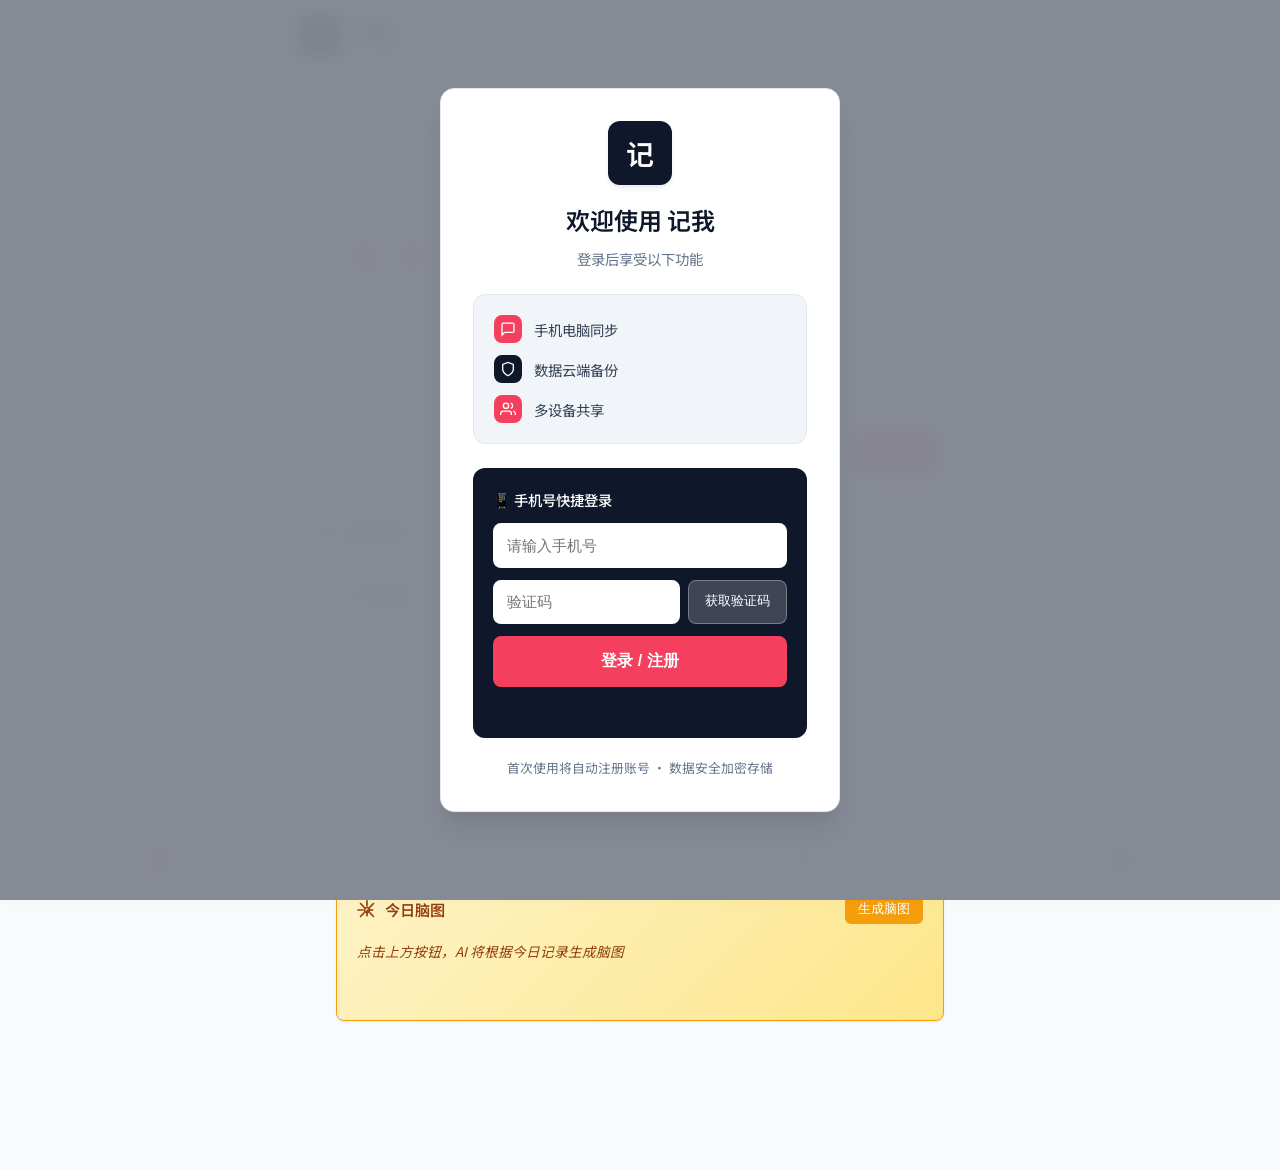
==== commit e5b85fbc: "修复AI复盘卡片宽度和样式，与今日记录保持一致 - 统一AI复盘区域样式，使用ai-section类替代独立margin - 阴影统一为var(--shadow-xs) - 图标颜色改为红粉色var(" ====
--- a/daywise.html
+++ b/daywise.html
@@ -585,6 +585,20 @@
     ═══════════════════════════════════════════ */
     .entries-section {
       margin-bottom: 1.5rem;
+    }
+
+    .ai-section {
+      margin-bottom: 1.5rem;
+    }
+    
+    .ai-section .section-header {
+      margin-bottom: 0.75rem;
+      padding-bottom: 0.75rem;
+      border-bottom: 1px solid var(--border-light);
+    }
+    
+    .ai-section .section-title svg {
+      color: var(--cta);
     }
 
     .section-header {
@@ -829,9 +843,8 @@
       background: var(--bg-card);
       border: 1px solid var(--border);
       border-radius: var(--radius-lg);
-      padding: 1.5rem;
-      margin-top: 1rem;
-      box-shadow: var(--shadow-sm);
+      padding: 1.25rem 1.25rem;
+      box-shadow: var(--shadow-xs);
     }
 
     .ai-summary-header {
@@ -2269,23 +2282,21 @@
       </div>
 
       <!-- AI Analysis Section -->
-      <div style="margin: 0 1rem 1rem;">
-        <div class="ai-display-section" id="homeAiDisplaySection" style="background: var(--bg-card); border-radius: var(--radius); overflow: hidden; box-shadow: var(--shadow-sm);">
-          <div class="section-header" style="padding: 0.75rem 1rem;">
-            <div class="section-title">
-              <svg xmlns="http://www.w3.org/2000/svg" viewBox="0 0 24 24" fill="none" stroke="currentColor" stroke-width="2" stroke-linecap="round" stroke-linejoin="round" style="width:18px;height:18px;"><path d="M12 2a10 10 0 1 0 10 10H12V2z"/><path d="M12 2a10 10 0 0 1 10 10"/><circle cx="12" cy="12" r="6"/></svg>
-              AI 智能分析
-            </div>
+      <div class="ai-section" id="homeAiDisplaySection" style="margin-bottom: 1.5rem;">
+        <div class="section-header" style="padding: 0 1rem 0.75rem;">
+          <div class="section-title">
+            <svg xmlns="http://www.w3.org/2000/svg" width="18" height="18" viewBox="0 0 24 24" fill="none" stroke="var(--cta)" stroke-width="2" stroke-linecap="round" stroke-linejoin="round"><path d="m12 3-1.912 5.813a2 2 0 0 1-1.275 1.275L3 12l5.813 1.912a2 2 0 0 1 1.275 1.275L12 21l1.912-5.813a2 2 0 0 1 1.275-1.275L21 12l-5.813-1.912a2 2 0 0 1-1.275-1.275L12 3Z"/></svg>
+            AI 复盘
           </div>
-          <div id="homeAiDisplayContent" style="padding: 0 1rem 1rem;">
+        </div>
+        <div id="homeAiDisplayContent" style="padding: 0 1rem 1rem;">
             <div class="empty-state" id="homeAiEmptyState">
               <button class="btn btn-primary" onclick="triggerHomeAIAnalysis()" style="margin: 0.5rem auto; display: flex;">
-                <svg xmlns="http://www.w3.org/2000/svg" width="18" height="18" viewBox="0 0 24 24" fill="none" stroke="currentColor" stroke-width="2"><path d="M12 2a10 10 0 1 0 10 10H12V2z"/><path d="M12 2a10 10 0 0 1 10 10"/></svg>
+                <svg xmlns="http://www.w3.org/2000/svg" width="18" height="18" viewBox="0 0 24 24" fill="none" stroke="currentColor" stroke-width="2"><path d="m12 3-1.912 5.813a2 2 0 0 1-1.275 1.275L3 12l5.813 1.912a2 2 0 0 1 1.275 1.275L12 21l1.912-5.813a2 2 0 0 1 1.275-1.275L21 12l-5.813-1.912a2 2 0 0 1-1.275-1.275L12 3Z"/></svg>
                 开始 AI 分析
               </button>
             </div>
           </div>
-        </div>
       </div>
       
       <!-- 记录页面 - 今日脑图 -->
@@ -4163,6 +4174,15 @@
         const isToday = date.getTime() === today.getTime();
         const isFuture = date.getTime() > today.getTime();
         
+        // 获取当天的心情
+        const dayEntries = entries.filter(e => e.dateKey === dateKey);
+        const moodConfig = { '😄': '开心', '😊': '愉悦', '😌': '平静', '🤔': '思考', '😔': '低落', '😤': '生气', '😴': '疲惫', '💪': '充实' };
+        const dayMoods = dayEntries.map(e => {
+          const firstChar = e.content.charAt(0);
+          return moodConfig[firstChar];
+        }).filter(Boolean);
+        const todayMoodLabel = dayMoods.length > 0 ? dayMoods[0] : '';
+        
         let style = 'border-radius: 8px; padding: 0.5rem 0.25rem;';
         let content = '';
         
@@ -4179,7 +4199,7 @@
           content = `
             <div style="font-size: 0.65rem; margin-bottom: 2px; opacity: 0.85;">${dayNames[i]}</div>
             <div style="font-size: 0.85rem; font-weight: 700;">${date.getDate()}</div>
-            <div style="font-size: 0.6rem; margin-top: 2px;">${hasRecord ? '✓' : '今'}</div>
+            <div style="font-size: 0.6rem; margin-top: 2px;">${todayMoodLabel || (hasRecord ? '✓' : '今')}</div>
           `;
         } else if (hasRecord) {
           // 有记录（不是今天）：浅红粉背景
@@ -6843,7 +6863,7 @@
         container.innerHTML = `
           <div class="empty-state" id="homeAiEmptyState">
             <button class="btn btn-primary" onclick="triggerHomeAIAnalysis()" style="margin: 0.5rem auto; display: flex;">
-              <svg xmlns="http://www.w3.org/2000/svg" width="18" height="18" viewBox="0 0 24 24" fill="none" stroke="currentColor" stroke-width="2"><path d="M12 2a10 10 0 1 0 10 10H12V2z"/><path d="M12 2a10 10 0 0 1 10 10"/></svg>
+              <svg xmlns="http://www.w3.org/2000/svg" width="18" height="18" viewBox="0 0 24 24" fill="none" stroke="currentColor" stroke-width="2"><path d="m12 3-1.912 5.813a2 2 0 0 1-1.275 1.275L3 12l5.813 1.912a2 2 0 0 1 1.275 1.275L12 21l1.912-5.813a2 2 0 0 1 1.275-1.275L21 12l-5.813-1.912a2 2 0 0 1-1.275-1.275L12 3Z"/></svg>
               开始 AI 分析
             </button>
           </div>
@@ -6911,27 +6931,37 @@
           : '<svg xmlns="http://www.w3.org/2000/svg" width="16" height="16" viewBox="0 0 24 24" fill="none" stroke="currentColor" stroke-width="2"><polygon points="12 2 15.09 8.26 22 9.27 17 14.14 18.18 21.02 12 17.77 5.82 21.02 7 14.14 2 9.27 8.91 8.26 12 2"/></svg>';
         const starStyle = isStarred ? 'color: #f59e0b;' : 'color: var(--text-muted);';
         
-        // 提取心情emoji并显示简洁的中文名
-        const moodMatch = entry.content.match(/^[😄😊😌🤔😔😤😴💪]/);
-        const moodLabel = moodMatch ? moodMatch[0] : '';
-        const moodDisplayNames = {
-          '😄': '开心', '😊': '愉悦', '😌': '平静', '🤔': '思考',
-          '😔': '低落', '😤': '生气', '😴': '疲惫', '💪': '充实'
+        // 心情配置：emoji + 中文名
+        const moodConfig = {
+          '😄': { icon: '😄', label: '开心' },
+          '😊': { icon: '😊', label: '愉悦' },
+          '😌': { icon: '😌', label: '平静' },
+          '🤔': { icon: '🤔', label: '思考' },
+          '😔': { icon: '😔', label: '低落' },
+          '😤': { icon: '😤', label: '生气' },
+          '😴': { icon: '😴', label: '疲惫' },
+          '💪': { icon: '💪', label: '充实' }
         };
-        const moodText = moodLabel ? moodDisplayNames[moodLabel] || '' : '';
-        
-        // 清理内容：移除心情标签（emoji及后面的心情中文名和解释）
+        
+        // 提取心情
+        const firstChar = entry.content.charAt(0);
+        const mood = moodConfig[firstChar];
+        const moodLabel = mood ? mood.icon : '';
+        const moodText = mood ? mood.label : '';
+        
+        // 清理内容：移除心情标签
         let cleanContent = entry.content;
-        if (moodMatch) {
-          // 匹配格式：emoji + 可选空格 + 心情中文名 + 可选破折号及解释
-          cleanContent = entry.content.replace(/^[😄😊😌🤔😔😤😴💪]\s*((开心|愉悦|平静|思考|低落|生气|疲惫|充实)(\s*[—\-]\s*[^，。,\n]*)?)?\s*/, '');
+        if (mood) {
+          cleanContent = entry.content.substring(1).trim();
         }
         
         html += `
           <div class="entry-card" data-id="${entry.id}">
             <div class="entry-card-header">
-              <span class="entry-time">${entry.time}</span>
-              ${moodLabel ? `<span style="font-size: 1.1rem; margin: 0 2px;">${moodLabel}</span><span style="font-size: 0.75rem; color: var(--cta); font-weight: 500;">${moodText}</span>` : ''}
+              <div style="display: flex; align-items: center; gap: 0.5rem; flex-wrap: wrap;">
+                <span class="entry-time">${entry.time}</span>
+                ${mood ? `<span style="font-size: 1rem;">${mood.icon}</span><span style="font-size: 0.75rem; color: var(--cta); font-weight: 500;">${mood.label}</span>` : ''}
+              </div>
               <button class="btn btn-ghost" onclick="toggleStar('${entry.id}')" style="padding: 2px 6px; ${starStyle}" title="收藏">
                 ${starIcon}
               </button>
@@ -7807,17 +7837,32 @@
         }
       }
 
-      // 渲染3个可视化模块
-      const visualizationHtml = renderDailyVisualizations(insights);
+      // 获取心情数据
+      const dateKey = getDateKey(currentDate);
+      const todayEntries = entries.filter(e => e.dateKey === dateKey);
+      const moodConfig = { '😄': '开心', '😊': '愉悦', '😌': '平静', '🤔': '思考', '😔': '低落', '😤': '生气', '😴': '疲惫', '💪': '充实' };
+      const moodIcons = { '😄': '😄', '😊': '😊', '😌': '😌', '🤔': '🤔', '😔': '😔', '😤': '😤', '😴': '😴', '💪': '💪' };
+      
+      // 统计心情
+      const moodStats = {};
+      todayEntries.forEach(e => {
+        const firstChar = e.content.charAt(0);
+        const mood = moodConfig[firstChar];
+        if (mood) {
+          moodStats[mood] = (moodStats[mood] || 0) + 1;
+        }
+      });
+      const dominantMood = Object.entries(moodStats).sort((a, b) => b[1] - a[1])[0];
+      const dominantMoodIcon = Object.entries(moodIcons).find(([k, v]) => v === dominantMood?.[0])?.[0] || '😊';
+      
+      // 渲染可视化模块
+      const visualizationHtml = renderDailyVisualizations(insights, moodStats, dominantMood, dominantMoodIcon);
 
       container.innerHTML = `
-        <div class="ai-summary">
-          ${generatedAt ? `<div style="font-size: 0.8rem; color: var(--text-muted); margin-bottom: 0.75rem;">分析时间：${generatedAt}</div>` : ''}
-          <div class="ai-summary-content">${formatSummaryContent(content)}</div>
-        </div>
+        ${generatedAt ? `<div style="font-size: 0.75rem; color: var(--text-muted); margin-bottom: 0.75rem;">🕐 ${generatedAt}</div>` : ''}
         ${visualizationHtml}
         <div style="text-align: center; margin-top: 1rem;">
-          <button class="btn btn-secondary" onclick="refreshHomeAISummary()">
+          <button class="btn btn-secondary" onclick="refreshHomeAISummary()" style="background: var(--bg-tertiary); color: var(--text-secondary); border: 1px solid var(--border);">
             <svg xmlns="http://www.w3.org/2000/svg" width="14" height="14" viewBox="0 0 24 24" fill="none" stroke="currentColor" stroke-width="2"><path d="M21.5 2v6h-6M2.5 22v-6h6M2 11.5a10 10 0 0 1 18.8-4.3M22 12.5a10 10 0 0 1-18.8 4.2"/></svg>
             重新分析
           </button>
@@ -7825,13 +7870,124 @@
       `;
     }
 
-    // 渲染每日3个可视化模块
-    function renderDailyVisualizations(insights) {
+    // 渲染每日可视化模块 - 卡片样式
+    function renderDailyVisualizations(insights, moodStats, dominantMood, dominantMoodIcon) {
       if (!insights || Object.keys(insights).length === 0) return '';
 
       let html = '';
 
-      // 1. 目标契合度模块
+      // 心情卡片
+      if (Object.keys(moodStats).length > 0) {
+        const moodBgColors = {
+          '开心': '#fef2f2', '愉悦': '#fef3c7', '平静': '#f0fdf4', '思考': '#eff6ff',
+          '低落': '#f3f4f6', '生气': '#fef2f2', '疲惫': '#f5f3ff', '充实': '#ecfdf5'
+        };
+        const moodTextColors = {
+          '开心': '#dc2626', '愉悦': '#d97706', '平静': '#16a34a', '思考': '#2563eb',
+          '低落': '#6b7280', '生气': '#dc2626', '疲惫': '#7c3aed', '充实': '#059669'
+        };
+        
+        html += `
+          <div style="background: var(--bg-card); border: 1px solid var(--border); border-radius: var(--radius-lg); padding: 1rem; margin-bottom: 0.75rem; box-shadow: var(--shadow-xs);">
+            <div style="display: flex; align-items: center; gap: 0.5rem; margin-bottom: 0.75rem;">
+              <svg xmlns="http://www.w3.org/2000/svg" width="16" height="16" viewBox="0 0 24 24" fill="none" stroke="var(--cta)" stroke-width="2"><path d="M19 14c1.49-1.46 3-3.21 3-5.5A5.5 5.5 0 0 0 16.5 3c-1.76 0-3 .5-4.5 2-1.5-1.5-2.74-2-4.5-2A5.5 5.5 0 0 0 2 8.5c0 2.3 1.5 4.05 3 5.5l7 7Z"/></svg>
+              <span style="font-size: 0.85rem; font-weight: 600; color: var(--text-primary);">情绪画像</span>
+            </div>
+            <div style="display: flex; align-items: center; gap: 0.75rem;">
+              <span style="font-size: 2rem;">${dominantMoodIcon}</span>
+              <div>
+                <div style="font-size: 1rem; font-weight: 600; color: ${moodTextColors[dominantMood?.[0]] || '#374151'};">${dominantMood?.[0] || '愉悦'}</div>
+                <div style="font-size: 0.75rem; color: #6b7280;">主导情绪</div>
+              </div>
+            </div>
+            <div style="display: flex; flex-wrap: wrap; gap: 0.5rem; margin-top: 0.75rem;">
+              ${Object.entries(moodStats).map(([mood, count]) => `
+                <span style="padding: 0.25rem 0.6rem; background: ${moodBgColors[mood] || '#f3f4f6'}; color: ${moodTextColors[mood] || '#374151'}; border-radius: 9999px; font-size: 0.75rem; font-weight: 500;">
+                  ${mood} ${count}条
+                </span>
+              `).join('')}
+            </div>
+          </div>
+        `;
+      }
+
+      // 今日总结卡片
+      const summary = insights.summary || insights.todaySummary || '';
+      if (summary) {
+        html += `
+          <div style="background: var(--bg-card); border: 1px solid var(--border); border-radius: var(--radius-lg); padding: 1rem; margin-bottom: 0.75rem; box-shadow: var(--shadow-xs);">
+            <div style="display: flex; align-items: center; gap: 0.5rem; margin-bottom: 0.75rem;">
+              <svg xmlns="http://www.w3.org/2000/svg" width="16" height="16" viewBox="0 0 24 24" fill="none" stroke="var(--cta)" stroke-width="2" stroke-linecap="round" stroke-linejoin="round"><circle cx="12" cy="12" r="10"/><circle cx="12" cy="12" r="6"/><circle cx="12" cy="12" r="2"/></svg>
+              <span style="font-size: 0.85rem; font-weight: 600; color: var(--text-primary);">今日总结</span>
+            </div>
+            <div style="font-size: 0.85rem; color: var(--text-secondary); line-height: 1.7;">${escapeHtml(summary)}</div>
+          </div>
+        `;
+      }
+
+      // 核心要点卡片
+      const keyPoints = insights.keyPoints || insights.highlights || [];
+      if (keyPoints.length > 0) {
+        html += `
+          <div style="background: var(--bg-card); border: 1px solid var(--border); border-radius: var(--radius-lg); padding: 1rem; margin-bottom: 0.75rem; box-shadow: var(--shadow-xs);">
+            <div style="display: flex; align-items: center; gap: 0.5rem; margin-bottom: 0.75rem;">
+              <svg xmlns="http://www.w3.org/2000/svg" width="16" height="16" viewBox="0 0 24 24" fill="none" stroke="var(--cta)" stroke-width="2"><path d="m12 3-1.912 5.813a2 2 0 0 1-1.275 1.275L3 12l5.813 1.912a2 2 0 0 1 1.275 1.275L12 21l1.912-5.813a2 2 0 0 1 1.275-1.275L21 12l-5.813-1.912a2 2 0 0 1-1.275-1.275L12 3Z"/></svg>
+              <span style="font-size: 0.85rem; font-weight: 600; color: var(--text-primary);">核心要点</span>
+            </div>
+            <div style="display: flex; flex-direction: column; gap: 0.5rem;">
+              ${keyPoints.slice(0, 5).map((point, i) => `
+                <div style="display: flex; align-items: flex-start; gap: 0.5rem;">
+                  <span style="display: inline-flex; align-items: center; justify-content: center; width: 20px; height: 20px; background: var(--cta-light, #fef2f2); color: var(--cta); border-radius: 50%; font-size: 0.7rem; font-weight: 600; flex-shrink: 0;">${i + 1}</span>
+                  <span style="font-size: 0.85rem; color: var(--text-secondary); line-height: 1.5;">${escapeHtml(point)}</span>
+                </div>
+              `).join('')}
+            </div>
+          </div>
+        `;
+      }
+
+      // AI 建议卡片
+      const suggestions = insights.suggestions || insights.aiAdvice || [];
+      if (suggestions.length > 0) {
+        html += `
+          <div style="background: var(--bg-card); border: 1px solid var(--border); border-radius: var(--radius-lg); padding: 1rem; margin-bottom: 0.75rem; box-shadow: var(--shadow-xs);">
+            <div style="display: flex; align-items: center; gap: 0.5rem; margin-bottom: 0.75rem;">
+              <svg xmlns="http://www.w3.org/2000/svg" width="16" height="16" viewBox="0 0 24 24" fill="none" stroke="var(--cta)" stroke-width="2"><path d="M9.663 17h4.673M12 3v1m6.364 1.636l-.707.707M21 12h-1M4 12H3m3.343-5.657l-.707-.707m2.828 9.9a5 5 0 1 1 7.072 0l-.548.547A3.374 3.374 0 0 0 14 18.469V19a2 2 0 1 1-4 0v-.531c0-.895-.356-1.754-.988-2.386l-.548-.547z"/></svg>
+              <span style="font-size: 0.85rem; font-weight: 600; color: var(--text-primary);">AI 建议</span>
+            </div>
+            <div style="display: flex; flex-direction: column; gap: 0.5rem;">
+              ${suggestions.slice(0, 5).map(suggestion => `
+                <div style="display: flex; align-items: flex-start; gap: 0.5rem;">
+                  <svg xmlns="http://www.w3.org/2000/svg" width="14" height="14" viewBox="0 0 24 24" fill="none" stroke="var(--cta)" stroke-width="2" style="flex-shrink: 0; margin-top: 2px;"><path d="m12 3-1.912 5.813a2 2 0 0 1-1.275 1.275L3 12l5.813 1.912a2 2 0 0 1 1.275 1.275L12 21l1.912-5.813a2 2 0 0 1 1.275-1.275L21 12l-5.813-1.912a2 2 0 0 1-1.275-1.275L12 3Z"/></svg>
+                  <span style="font-size: 0.85rem; color: var(--text-secondary); line-height: 1.5;">${escapeHtml(suggestion)}</span>
+                </div>
+              `).join('')}
+            </div>
+          </div>
+        `;
+      }
+
+      // 今日关键词卡片
+      const keywords = insights.keywords || insights.tags || [];
+      if (keywords.length > 0) {
+        html += `
+          <div style="background: var(--bg-card); border: 1px solid var(--border); border-radius: var(--radius-lg); padding: 1rem; margin-bottom: 0.75rem; box-shadow: var(--shadow-xs);">
+            <div style="display: flex; align-items: center; gap: 0.5rem; margin-bottom: 0.75rem;">
+              <svg xmlns="http://www.w3.org/2000/svg" width="16" height="16" viewBox="0 0 24 24" fill="none" stroke="var(--cta)" stroke-width="2"><path d="M12 2H2v10l9.29 9.29c.94.94 2.48.94 3.42 0l6.58-6.58c.94-.94.94-2.48 0-3.42L12 2Z"/><path d="M7 7h.01"/></svg>
+              <span style="font-size: 0.85rem; font-weight: 600; color: var(--text-primary);">今日关键词</span>
+            </div>
+            <div style="display: flex; flex-wrap: wrap; gap: 0.5rem;">
+              ${keywords.slice(0, 8).map(keyword => `
+                <span style="padding: 0.35rem 0.75rem; background: var(--bg-tag, #fef3f2); color: var(--cta); border-radius: 9999px; font-size: 0.8rem; font-weight: 500; border: 1px solid var(--border-light, #fecdd3);">
+                  ${escapeHtml(keyword)}
+                </span>
+              `).join('')}
+            </div>
+          </div>
+        `;
+      }
+
+      // 目标契合度模块
       const alignmentScore = insights.alignmentScore || 0;
       const alignedActions = insights.alignedActions || [];
       const nonAlignedActions = insights.nonAlignedActions || [];
@@ -7843,90 +7999,63 @@
         const scoreColor = alignPercent >= 70 ? '#22c55e' : alignPercent >= 40 ? '#f59e0b' : '#ef4444';
         
         html += `
-          <div style="margin-top: 1.5rem; padding: 1rem; background: var(--bg-secondary); border-radius: var(--radius);">
-            <div style="font-weight: 600; margin-bottom: 0.75rem; display: flex; align-items: center; gap: 0.5rem;">
-              <span>🎯</span> 今日行动与目标契合度
+          <div style="background: var(--bg-card); border: 1px solid var(--border); border-radius: var(--radius-lg); padding: 1rem; margin-bottom: 0.75rem; box-shadow: var(--shadow-xs);">
+            <div style="display: flex; align-items: center; gap: 0.5rem; margin-bottom: 0.75rem;">
+              <svg xmlns="http://www.w3.org/2000/svg" width="16" height="16" viewBox="0 0 24 24" fill="none" stroke="#10b981" stroke-width="2"><circle cx="12" cy="12" r="10"/><circle cx="12" cy="12" r="6"/><circle cx="12" cy="12" r="2"/></svg>
+              <span style="font-size: 0.85rem; font-weight: 600; color: var(--text-primary);">目标契合度</span>
+              <span style="margin-left: auto; font-size: 1.1rem; font-weight: 700; color: ${scoreColor};">${alignPercent}%</span>
             </div>
-            <div style="display: flex; align-items: center; gap: 1rem; margin-bottom: 0.75rem;">
-              <div style="flex: 1; height: 12px; background: #e5e7eb; border-radius: 6px; overflow: hidden;">
-                <div style="width: ${alignPercent}%; height: 100%; background: ${scoreColor}; border-radius: 6px; transition: width 0.5s;"></div>
-              </div>
-              <div style="font-size: 1.25rem; font-weight: 700; color: ${scoreColor};">${alignPercent}%</div>
+            <div style="height: 8px; background: var(--border); border-radius: 4px; overflow: hidden; margin-bottom: 0.75rem;">
+              <div style="width: ${alignPercent}%; height: 100%; background: ${scoreColor}; border-radius: 4px; transition: width 0.5s;"></div>
             </div>
-            <div style="display: grid; grid-template-columns: 1fr 1fr; gap: 0.75rem; font-size: 0.8rem;">
+            <div style="display: grid; grid-template-columns: 1fr 1fr; gap: 0.5rem; font-size: 0.8rem;">
               <div>
-                <div style="color: #22c55e; font-weight: 500; margin-bottom: 0.25rem;">✓ 朝向目标 (${alignedActions.length})</div>
-                ${alignedActions.slice(0,2).map(a => `<div style="color: var(--text-secondary); padding-left: 0.5rem; border-left: 2px solid #22c55e; margin-bottom: 0.25rem;">${escapeHtml(a)}</div>`).join('')}
+                <div style="color: #22c55e; font-weight: 500; margin-bottom: 0.25rem; display: flex; align-items: center; gap: 0.25rem;">
+                  <svg xmlns="http://www.w3.org/2000/svg" width="12" height="12" viewBox="0 0 24 24" fill="none" stroke="currentColor" stroke-width="3"><polyline points="20 6 9 17 4 12"/></svg>
+                  朝向目标 (${alignedActions.length})
+                </div>
+                ${alignedActions.slice(0,2).map(a => `<div style="color: var(--text-secondary); padding-left: 1rem; border-left: 2px solid #bbf7d0; margin-bottom: 0.25rem;">${escapeHtml(a)}</div>`).join('')}
               </div>
               <div>
-                <div style="color: #ef4444; font-weight: 500; margin-bottom: 0.25rem;">✗ 偏离目标 (${nonAlignedActions.length})</div>
-                ${nonAlignedActions.slice(0,2).map(a => `<div style="color: var(--text-secondary); padding-left: 0.5rem; border-left: 2px solid #ef4444; margin-bottom: 0.25rem;">${escapeHtml(a)}</div>`).join('')}
+                <div style="color: #ef4444; font-weight: 500; margin-bottom: 0.25rem; display: flex; align-items: center; gap: 0.25rem;">
+                  <svg xmlns="http://www.w3.org/2000/svg" width="12" height="12" viewBox="0 0 24 24" fill="none" stroke="currentColor" stroke-width="3"><line x1="18" y1="6" x2="6" y2="18"/><line x1="6" y1="6" x2="18" y2="18"/></svg>
+                  偏离目标 (${nonAlignedActions.length})
+                </div>
+                ${nonAlignedActions.slice(0,2).map(a => `<div style="color: var(--text-secondary); padding-left: 1rem; border-left: 2px solid #fecaca; margin-bottom: 0.25rem;">${escapeHtml(a)}</div>`).join('')}
               </div>
             </div>
-            ${alignmentSuggestion ? `<div style="margin-top: 0.75rem; padding: 0.5rem; background: white; border-radius: 8px; font-size: 0.8rem; color: var(--text-secondary); border-left: 3px solid ${scoreColor};">💡 ${escapeHtml(alignmentSuggestion)}</div>` : ''}
+            ${alignmentSuggestion ? `
+              <div style="margin-top: 0.75rem; padding: 0.6rem; background: var(--bg-tag, #fef3c7); border-radius: var(--radius); font-size: 0.8rem; color: var(--text-secondary); display: flex; align-items: flex-start; gap: 0.5rem;">
+                <svg xmlns="http://www.w3.org/2000/svg" width="14" height="14" viewBox="0 0 24 24" fill="none" stroke="currentColor" stroke-width="2" style="flex-shrink: 0; margin-top: 1px;"><path d="M9.663 17h4.673M12 3v1m6.364 1.636l-.707.707M21 12h-1M4 12H3m3.343-5.657l-.707-.707m2.828 9.9a5 5 0 1 1 7.072 0l-.548.547A3.374 3.374 0 0 0 14 18.469V19a2 2 0 1 1-4 0v-.531c0-.895-.356-1.754-.988-2.386l-.548-.547z"/></svg>
+                ${escapeHtml(alignmentSuggestion)}
+              </div>
+            ` : ''}
           </div>
         `;
       }
 
-      // 2. 事件类型分布模块
-      const categories = insights.categories || {};
-      const categoryEntries = Object.entries(categories).filter(([k, v]) => v > 0);
-      const categoryColors = { '工作': '#3b82f6', '学习': '#8b5cf6', '生活': '#10b981', '社交': '#f59e0b', '健康': '#ef4444', '其他': '#6b7280' };
-      const categoryIcons = { '工作': '💼', '学习': '📚', '生活': '🏠', '社交': '👥', '健康': '🏃', '其他': '📝' };
-      
-      if (categoryEntries.length > 0) {
-        const maxCount = Math.max(...categoryEntries.map(([,v]) => v));
-        html += `
-          <div style="margin-top: 1rem; padding: 1rem; background: var(--bg-secondary); border-radius: var(--radius);">
-            <div style="font-weight: 600; margin-bottom: 0.75rem; display: flex; align-items: center; gap: 0.5rem;">
-              <span>📊</span> 今日事件类型分布
-            </div>
-            <div style="display: flex; flex-wrap: wrap; gap: 0.5rem;">
-              ${categoryEntries.map(([cat, count]) => {
-                const color = categoryColors[cat] || '#6b7280';
-                const icon = categoryIcons[cat] || '📝';
-                const width = maxCount > 0 ? Math.max(30, (count / maxCount) * 100) : 0;
-                return `
-                  <div style="display: flex; align-items: center; gap: 0.5rem; padding: 0.4rem 0.6rem; background: white; border-radius: 8px; font-size: 0.8rem; min-width: 80px;">
-                    <span>${icon}</span>
-                    <span style="color: var(--text-secondary);">${cat}</span>
-                    <span style="font-weight: 600; color: ${color};">${count}</span>
-                  </div>
-                `;
-              }).join('')}
-            </div>
-            <div style="margin-top: 0.75rem; height: 8px; background: #e5e7eb; border-radius: 4px; overflow: hidden; display: flex;">
-              ${categoryEntries.map(([cat, count]) => {
-                const color = categoryColors[cat] || '#6b7280';
-                const width = totalActions > 0 ? (count / totalActions * 100) : 0;
-                return `<div style="width: ${width}%; height: 100%; background: ${color};"></div>`;
-              }).join('')}
-            </div>
-          </div>
-        `;
-      }
-
-      // 3. 今日高光时刻模块
+      // 今日高光时刻模块
       const highlight = insights.highlight || '';
       if (highlight) {
         html += `
-          <div style="margin-top: 1rem; padding: 1rem; background: linear-gradient(135deg, #fef3c7 0%, #fde68a 100%); border-radius: var(--radius); border: 1px solid #fcd34d;" id="highlightContainer">
-            <div style="font-weight: 600; margin-bottom: 0.5rem; display: flex; align-items: center; justify-content: space-between;">
+          <div style="background: var(--bg-card); border: 1px solid var(--border); border-radius: var(--radius-lg); padding: 1rem; margin-bottom: 0.75rem; box-shadow: var(--shadow-xs);">
+            <div style="display: flex; align-items: center; justify-content: space-between; margin-bottom: 0.5rem;">
               <div style="display: flex; align-items: center; gap: 0.5rem;">
-                <span>⭐</span> 今日高光时刻
+                <svg xmlns="http://www.w3.org/2000/svg" width="16" height="16" viewBox="0 0 24 24" fill="none" stroke="var(--cta)" stroke-width="2"><polygon points="12 2 15.09 8.26 22 9.27 17 14.14 18.18 21.02 12 17.77 5.82 21.02 7 14.14 2 9.27 8.91 8.26 12 2"/></svg>
+                <span style="font-size: 0.85rem; font-weight: 600; color: var(--text-primary);">今日高光时刻</span>
               </div>
-              <button onclick="editHighlight()" style="background: none; border: none; cursor: pointer; padding: 4px; color: #92400e; opacity: 0.7;">
+              <button onclick="editHighlight()" style="background: none; border: none; cursor: pointer; padding: 4px; color: var(--text-secondary); opacity: 0.7;">
                 <svg xmlns="http://www.w3.org/2000/svg" width="16" height="16" viewBox="0 0 24 24" fill="none" stroke="currentColor" stroke-width="2"><path d="M11 4H4a2 2 0 0 0-2 2v14a2 2 0 0 0 2 2h14a2 2 0 0 0 2-2v-7"/><path d="M18.5 2.5a2.121 2.121 0 0 1 3 3L12 15l-4 1 1-4 9.5-9.5z"/></svg>
               </button>
             </div>
-            <div id="highlightText" style="font-size: 0.95rem; color: #92400e; line-height: 1.6;">
+            <div id="highlightText" style="font-size: 0.9rem; color: var(--text-secondary); line-height: 1.6;">
               ${escapeHtml(highlight)}
             </div>
             <div id="highlightEdit" style="display: none;">
-              <textarea id="highlightInput" style="width: 100%; padding: 0.5rem; border: 1px solid #fcd34d; border-radius: 6px; font-size: 0.9rem; margin-bottom: 0.5rem; resize: vertical; min-height: 60px; background: #fff;">${escapeHtml(highlight)}</textarea>
+              <textarea id="highlightInput" style="width: 100%; padding: 0.5rem; border: 1px solid var(--border); border-radius: var(--radius); font-size: 0.85rem; margin-bottom: 0.5rem; resize: vertical; min-height: 60px; background: var(--bg-tertiary);">${escapeHtml(highlight)}</textarea>
               <div style="display: flex; gap: 0.5rem;">
-                <button onclick="saveHighlight()" style="flex: 1; padding: 0.4rem 0.8rem; background: #f59e0b; color: white; border: none; border-radius: 6px; cursor: pointer; font-size: 0.85rem;">保存</button>
-                <button onclick="cancelEditHighlight()" style="flex: 1; padding: 0.4rem 0.8rem; background: #e5e7eb; color: #374151; border: none; border-radius: 6px; cursor: pointer; font-size: 0.85rem;">取消</button>
+                <button onclick="saveHighlight()" style="flex: 1; padding: 0.5rem; background: var(--cta); color: white; border: none; border-radius: var(--radius); cursor: pointer; font-size: 0.85rem; font-weight: 500;">保存</button>
+                <button onclick="cancelEditHighlight()" style="flex: 1; padding: 0.5rem; background: var(--bg-tertiary); color: var(--text-secondary); border: 1px solid var(--border); border-radius: var(--radius); cursor: pointer; font-size: 0.85rem;">取消</button>
               </div>
             </div>
           </div>
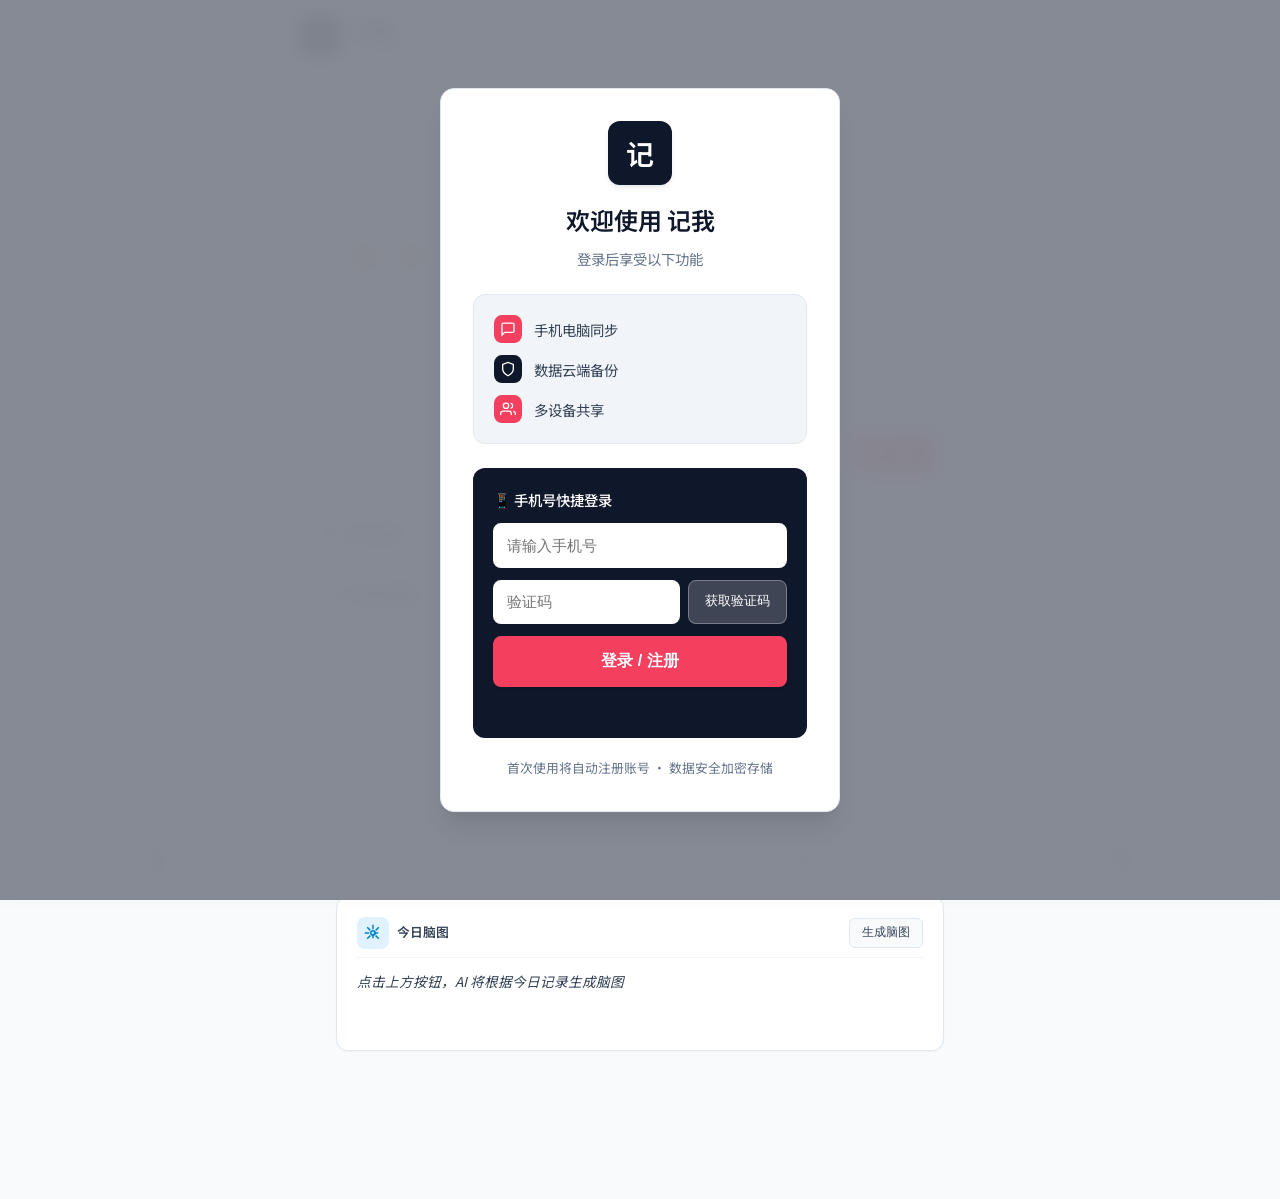
==== commit dd73f6c1: "fix: 恢复emoji显示、修复AI分析报错、脑图样式优化 - 恢复 role 下拉菜单 emoji (🎓💼💻🚀🎨👪🏖️🌟) - 修复 categoryIcons 未定义导致 AI 分析按钮无反应的" ====
--- a/daywise.html
+++ b/daywise.html
@@ -82,7 +82,7 @@
     }
 
     body {
-      font-family: 'Noto Sans SC', -apple-system, BlinkMacSystemFont, sans-serif;
+      font-family: 'Noto Sans SC', 'Noto Color Emoji', 'Apple Color Emoji', 'Segoe UI Emoji', 'Segoe UI Symbol', -apple-system, BlinkMacSystemFont, sans-serif;
       background: var(--bg-secondary);
       color: var(--text-primary);
       line-height: 1.6;
@@ -585,20 +585,6 @@
     ═══════════════════════════════════════════ */
     .entries-section {
       margin-bottom: 1.5rem;
-    }
-
-    .ai-section {
-      margin-bottom: 1.5rem;
-    }
-    
-    .ai-section .section-header {
-      margin-bottom: 0.75rem;
-      padding-bottom: 0.75rem;
-      border-bottom: 1px solid var(--border-light);
-    }
-    
-    .ai-section .section-title svg {
-      color: var(--cta);
     }
 
     .section-header {
@@ -843,8 +829,9 @@
       background: var(--bg-card);
       border: 1px solid var(--border);
       border-radius: var(--radius-lg);
-      padding: 1.25rem 1.25rem;
-      box-shadow: var(--shadow-xs);
+      padding: 1.5rem;
+      margin-top: 1rem;
+      box-shadow: var(--shadow-sm);
     }
 
     .ai-summary-header {
@@ -1536,31 +1523,148 @@
        AI 展示区 · 灵动智能卡片
     ═══════════════════════════════════════════ */
     .ai-display-section {
-      background: var(--glass);
-      backdrop-filter: blur(var(--glass-blur));
-      border: 1.5px solid rgba(255,255,255,0.8);
-      border-radius: var(--radius-xl);
-      padding: 1.5rem;
-      margin-bottom: 2rem;
-      box-shadow: var(--shadow-card);
-      position: relative;
+      background: var(--bg-card);
+      border: 1px solid var(--border);
+      border-radius: var(--radius-lg);
+      padding: 1rem 1.5rem;
+      box-shadow: var(--shadow-sm);
+    }
+
+    /* ═══ AI 复盘卡片网格 ═══ */
+    .ai-cards-grid {
+      display: flex;
+      flex-direction: column;
+      gap: 0.75rem;
+      margin-top: 0.75rem;
+    }
+
+    .ai-card {
+      background: var(--bg-card);
+      border: 1px solid var(--border);
+      border-radius: var(--radius-lg);
+      padding: 1.25rem;
+      box-shadow: var(--shadow-xs);
+      transition: transform var(--duration-fast) var(--ease-out), box-shadow var(--duration-fast) var(--ease-out);
+    }
+
+    .ai-card:hover {
+      transform: translateY(-1px);
+      box-shadow: var(--shadow-sm);
+    }
+
+    .ai-card-header {
+      display: flex;
+      align-items: center;
+      gap: 0.5rem;
+      margin-bottom: 0.75rem;
+      padding-bottom: 0.5rem;
+      border-bottom: 1px solid var(--border-light);
+    }
+
+    .ai-card-icon {
+      width: 32px;
+      height: 32px;
+      border-radius: var(--radius);
+      display: flex;
+      align-items: center;
+      justify-content: center;
+      font-size: 1rem;
+      flex-shrink: 0;
+    }
+
+    .ai-card-title {
+      font-size: 0.8rem;
+      font-weight: 600;
+      color: var(--text-secondary);
+    }
+
+    .ai-card-value {
+      font-size: 1.5rem;
+      font-weight: 700;
+      line-height: 1.2;
+    }
+
+    .ai-card-body {
+      font-size: 0.82rem;
+      color: var(--text-secondary);
+      line-height: 1.6;
+    }
+
+    /* 卡片颜色主题 */
+    .ai-card-mood .ai-card-icon { background: #fce7f3; }
+    .ai-card-mood .ai-card-value { color: #ec4899; }
+
+    .ai-card-energy .ai-card-icon { background: #fef3c7; }
+    .ai-card-energy .ai-card-value { color: #f59e0b; }
+
+    .ai-card-keywords .ai-card-icon { background: #e0e7ff; }
+
+    .ai-card-highlight .ai-card-icon { background: #fef9c3; }
+
+    .ai-card-alignment .ai-card-icon { background: #dcfce7; }
+
+    .ai-card-suggestion .ai-card-icon { background: #f3e8ff; }
+
+    /* 关键词标签 */
+    .keyword-tag {
+      display: inline-block;
+      padding: 0.25rem 0.6rem;
+      background: var(--bg-secondary);
+      border-radius: 20px;
+      font-size: 0.78rem;
+      color: var(--text-secondary);
+      margin: 0.15rem;
+      border: 1px solid var(--border-light);
+    }
+
+    /* 行动对齐条目 */
+    .action-item {
+      display: flex;
+      align-items: flex-start;
+      gap: 0.4rem;
+      font-size: 0.78rem;
+      color: var(--text-secondary);
+      padding: 0.2rem 0;
+    }
+
+    .action-dot {
+      width: 6px;
+      height: 6px;
+      border-radius: 50%;
+      margin-top: 6px;
+      flex-shrink: 0;
+    }
+
+    .action-dot.green { background: #22c55e; }
+    .action-dot.red { background: #ef4444; }
+
+    /* 进度条 */
+    .progress-bar {
+      width: 100%;
+      height: 8px;
+      background: var(--bg-tertiary);
+      border-radius: 4px;
       overflow: hidden;
     }
 
-    .ai-display-section::before {
-      content: '';
-      position: absolute;
-      top: 0; left: 0; right: 0;
-      height: 2px;
-      background: var(--gradient-amber);
-    }
-
-    .ai-display-section .section-header {
-      margin-bottom: 1rem;
-    }
-
-    .ai-display-section .section-title svg {
-      color: var(--peach);
+    .progress-fill {
+      height: 100%;
+      border-radius: 4px;
+      transition: width 0.6s var(--ease-out);
+    }
+
+    .ai-card-category .ai-card-icon { background: #e0f2fe; }
+
+    .category-tag {
+      display: inline-flex;
+      align-items: center;
+      gap: 0.3rem;
+      padding: 0.3rem 0.6rem;
+      background: white;
+      border-radius: var(--radius-sm);
+      font-size: 0.78rem;
+      margin: 0.15rem;
+      border: 1px solid var(--border-light);
     }
 
     .ai-display-content {
@@ -2282,37 +2386,39 @@
       </div>
 
       <!-- AI Analysis Section -->
-      <div class="ai-section" id="homeAiDisplaySection" style="margin-bottom: 1.5rem;">
-        <div class="section-header" style="padding: 0 1rem 0.75rem;">
+      <div class="entries-section" style="margin-bottom: 1.5rem;">
+        <div class="section-header">
           <div class="section-title">
-            <svg xmlns="http://www.w3.org/2000/svg" width="18" height="18" viewBox="0 0 24 24" fill="none" stroke="var(--cta)" stroke-width="2" stroke-linecap="round" stroke-linejoin="round"><path d="m12 3-1.912 5.813a2 2 0 0 1-1.275 1.275L3 12l5.813 1.912a2 2 0 0 1 1.275 1.275L12 21l1.912-5.813a2 2 0 0 1 1.275-1.275L21 12l-5.813-1.912a2 2 0 0 1-1.275-1.275L12 3Z"/></svg>
-            AI 复盘
+            <svg xmlns="http://www.w3.org/2000/svg" viewBox="0 0 24 24" fill="none" stroke="currentColor" stroke-width="2" stroke-linecap="round" stroke-linejoin="round"><path d="M9.937 15.5A2 2 0 0 0 8.5 14.063l-6.135-1.582a.5.5 0 0 1 0-.962L8.5 9.936A2 2 0 0 0 9.937 8.5l1.582-6.135a.5.5 0 0 1 .963 0L14.063 8.5A2 2 0 0 0 15.5 9.937l6.135 1.581a.5.5 0 0 1 0 .962L15.5 14.063a2 2 0 0 0-1.437 1.437l-1.582 6.135a.5.5 0 0 1-.963 0z"/><circle cx="17" cy="5" r="1.5" fill="currentColor"/><circle cx="20" cy="9" r="1" fill="currentColor"/></svg>
+            AI 每日复盘
           </div>
         </div>
-        <div id="homeAiDisplayContent" style="padding: 0 1rem 1rem;">
+        <div class="ai-display-section" id="homeAiDisplaySection">
+          <div id="homeAiDisplayContent">
             <div class="empty-state" id="homeAiEmptyState">
               <button class="btn btn-primary" onclick="triggerHomeAIAnalysis()" style="margin: 0.5rem auto; display: flex;">
-                <svg xmlns="http://www.w3.org/2000/svg" width="18" height="18" viewBox="0 0 24 24" fill="none" stroke="currentColor" stroke-width="2"><path d="m12 3-1.912 5.813a2 2 0 0 1-1.275 1.275L3 12l5.813 1.912a2 2 0 0 1 1.275 1.275L12 21l1.912-5.813a2 2 0 0 1 1.275-1.275L21 12l-5.813-1.912a2 2 0 0 1-1.275-1.275L12 3Z"/></svg>
+                <svg xmlns="http://www.w3.org/2000/svg" width="18" height="18" viewBox="0 0 24 24" fill="none" stroke="currentColor" stroke-width="2"><path d="M12 2a10 10 0 1 0 10 10H12V2z"/><path d="M12 2a10 10 0 0 1 10 10"/></svg>
                 开始 AI 分析
               </button>
             </div>
           </div>
+        </div>
       </div>
-      
+
       <!-- 记录页面 - 今日脑图 -->
       <div style="margin: 0 1rem 1rem;">
-        <div style="background: linear-gradient(135deg, #fef3c7 0%, #fde68a 100%); border-radius: var(--radius); padding: 1.25rem; box-shadow: var(--shadow-sm); border: 1px solid #f59e0b;">
-          <div style="display: flex; align-items: center; justify-content: space-between; margin-bottom: 1rem;">
-            <div style="display: flex; align-items: center; gap: 0.5rem; font-size: 0.95rem; font-weight: 600; color: #92400e;">
-              <svg xmlns="http://www.w3.org/2000/svg" width="20" height="20" viewBox="0 0 24 24" fill="none" stroke="currentColor" stroke-width="2" stroke-linecap="round" stroke-linejoin="round"><circle cx="12" cy="12" r="3"/><path d="M12 1v6m0 6v6M4.22 4.22l4.24 4.24m7.08 7.08l4.24 4.24M1 12h6m6 0h6M4.22 19.78l4.24-4.24m7.08-7.08l4.24-4.24"/></svg>
-              今日脑图
+        <div class="ai-card" style="padding: 1.25rem;">
+          <div class="ai-card-header" style="margin-bottom: 0.75rem; padding-bottom: 0.5rem; border-bottom: 1px solid var(--border-light);">
+            <div class="ai-card-icon" style="background: #e0f2fe;">
+              <svg xmlns="http://www.w3.org/2000/svg" width="18" height="18" viewBox="0 0 24 24" fill="none" stroke="#0284c7" stroke-width="2"><circle cx="12" cy="12" r="3"/><path d="M12 1v6m0 6v6M4.22 4.22l4.24 4.24m7.08 7.08l4.24 4.24M1 12h6m6 0h6M4.22 19.78l4.24-4.24m7.08-7.08l4.24-4.24"/></svg>
             </div>
-            <button id="recordMindMapBtn" onclick="generateRecordMindMap()" style="padding: 0.4rem 0.8rem; background: #f59e0b; color: white; border: none; border-radius: 6px; cursor: pointer; font-size: 0.8rem; font-weight: 500;">
+            <div class="ai-card-title">今日脑图</div>
+            <button id="recordMindMapBtn" onclick="generateRecordMindMap()" style="margin-left: auto; padding: 0.35rem 0.75rem; background: var(--bg-secondary); color: var(--text-secondary); border: 1px solid var(--border); border-radius: 6px; cursor: pointer; font-size: 0.78rem; font-weight: 500;">
               生成脑图
             </button>
           </div>
-          <div id="recordMindMapContent" style="font-size: 0.85rem; color: #334155; line-height: 1.7; min-height: 60px;">
-            <span style="color: #92400e; font-style: italic;">点击上方按钮，AI 将根据今日记录生成脑图</span>
+          <div id="recordMindMapContent" style="font-size: 0.85rem; color: var(--text-secondary); line-height: 1.7; min-height: 60px;">
+            <span style="font-style: italic;">点击上方按钮，AI 将根据今日记录生成脑图</span>
           </div>
         </div>
       </div>
@@ -2389,18 +2495,18 @@
         
         <!-- AI 生成脑图 -->
         <div style="padding: 0 1rem 1rem;">
-          <div style="background: linear-gradient(135deg, #fef3c7 0%, #fde68a 100%); border-radius: var(--radius); padding: 1.25rem; box-shadow: var(--shadow-sm); border: 1px solid #f59e0b;">
-            <div style="display: flex; align-items: center; justify-content: space-between; margin-bottom: 1rem;">
-              <div style="display: flex; align-items: center; gap: 0.5rem; font-size: 0.95rem; font-weight: 600; color: #92400e;">
-                <svg xmlns="http://www.w3.org/2000/svg" width="20" height="20" viewBox="0 0 24 24" fill="none" stroke="currentColor" stroke-width="2" stroke-linecap="round" stroke-linejoin="round"><circle cx="12" cy="12" r="3"/><path d="M12 1v6m0 6v6M4.22 4.22l4.24 4.24m7.08 7.08l4.24 4.24M1 12h6m6 0h6M4.22 19.78l4.24-4.24m7.08-7.08l4.24-4.24"/></svg>
-                每周脑图
+          <div class="ai-card" style="padding: 1.25rem;">
+            <div class="ai-card-header" style="margin-bottom: 0.75rem; padding-bottom: 0.5rem; border-bottom: 1px solid var(--border-light);">
+              <div class="ai-card-icon" style="background: #e0f2fe;">
+                <svg xmlns="http://www.w3.org/2000/svg" width="18" height="18" viewBox="0 0 24 24" fill="none" stroke="#0284c7" stroke-width="2"><circle cx="12" cy="12" r="3"/><path d="M12 1v6m0 6v6M4.22 4.22l4.24 4.24m7.08 7.08l4.24 4.24M1 12h6m6 0h6M4.22 19.78l4.24-4.24m7.08-7.08l4.24-4.24"/></svg>
               </div>
-              <button id="generateMindMapBtn" onclick="generateWeeklyMindMap()" style="padding: 0.4rem 0.8rem; background: #f59e0b; color: white; border: none; border-radius: 6px; cursor: pointer; font-size: 0.8rem; font-weight: 500;">
+              <div class="ai-card-title">每周脑图</div>
+              <button id="generateMindMapBtn" onclick="generateWeeklyMindMap()" style="margin-left: auto; padding: 0.35rem 0.75rem; background: var(--bg-secondary); color: var(--text-secondary); border: 1px solid var(--border); border-radius: 6px; cursor: pointer; font-size: 0.78rem; font-weight: 500;">
                 生成脑图
               </button>
             </div>
-            <div id="mindMapContent" style="font-size: 0.85rem; color: #334155; line-height: 1.7; min-height: 60px;">
-              <span style="color: #92400e; font-style: italic;">点击上方按钮，AI 将根据本周记录生成脑图</span>
+            <div id="mindMapContent" style="font-size: 0.85rem; color: var(--text-secondary); line-height: 1.7; min-height: 60px;">
+              <span style="font-style: italic;">点击上方按钮，AI 将根据本周记录生成脑图</span>
             </div>
           </div>
         </div>
@@ -2505,14 +2611,14 @@
             <label style="color: rgba(255,255,255,0.9);">我的角色</label>
             <select id="userRoleInputPage" style="width: 100%; padding: 0.75rem; border: none; border-radius: var(--radius); font-size: 0.9rem; background: rgba(255,255,255,0.95);">
               <option value="">请选择你的角色...</option>
-              <option value="学生">学生</option>
-              <option value="职场人">职场人</option>
-              <option value="自由职业者">自由职业者</option>
-              <option value="创业者">创业者</option>
-              <option value="创作者">创作者</option>
-              <option value="全职爸妈">全职爸妈</option>
-              <option value="退休人士">退休人士</option>
-              <option value="其他">其他（自定义）</option>
+              <option value="学生">🎓 学生</option>
+              <option value="职场人">💼 职场人</option>
+              <option value="自由职业者">💻 自由职业者</option>
+              <option value="创业者">🚀 创业者</option>
+              <option value="创作者">🎨 创作者</option>
+              <option value="全职爸妈">👪 全职爸妈</option>
+              <option value="退休人士">🏖️ 退休人士</option>
+              <option value="其他">🌟 其他（自定义）</option>
             </select>
             <input type="text" id="customRoleInputPage" placeholder="输入自定义角色..." style="margin-top: 0.5rem; display: none; width: 100%; padding: 0.75rem; border: none; border-radius: var(--radius);">
           </div>
@@ -2754,17 +2860,17 @@
         <!-- 角色与目标设置 -->
         <div class="review-question">
           <label>我的角色 <span class="hint">/ 帮助AI了解你是谁</span></label>
-          <select id="userRoleInput" style="width: 100%; padding: 0.75rem; border: 1px solid var(--border); border-radius: var(--radius); font-size: 0.9rem; background: white;">
-            <option value="">请选择你的角色...</option>
-            <option value="学生">🎓 学生</option>
-            <option value="职场人">💼 职场人</option>
-            <option value="自由职业者">🌟 自由职业者</option>
-            <option value="创业者">🚀 创业者</option>
-            <option value="创作者">🎨 创作者</option>
-            <option value="全职爸妈">👨‍👩‍👧 全职爸妈</option>
-            <option value="退休人士">🌿 退休人士</option>
-            <option value="其他">✨ 其他</option>
-          </select>
+            <select id="userRoleInput" style="width: 100%; padding: 0.75rem; border: 1px solid var(--border); border-radius: var(--radius); font-size: 0.9rem; background: white;">
+              <option value="">请选择你的角色...</option>
+              <option value="学生">🎓 学生</option>
+              <option value="职场人">💼 职场人</option>
+              <option value="自由职业者">💻 自由职业者</option>
+              <option value="创业者">🚀 创业者</option>
+              <option value="创作者">🎨 创作者</option>
+              <option value="全职爸妈">👪 全职爸妈</option>
+              <option value="退休人士">🏖️ 退休人士</option>
+              <option value="其他">🌟 其他</option>
+            </select>
           <input type="text" id="customRoleInput" placeholder="或输入自定义角色..." style="margin-top: 0.5rem; display: none;">
         </div>
         
@@ -3617,7 +3723,7 @@
     let historyFilterStarred = false; // 历史页面筛选：只看星标
     let isPremium = false; // 是否为付费会员
     let subscriptionInfo = null; // 订阅详情 {plan, status, expireAt, activatedBy}
-    const FREE_DAILY_LIMIT = 2; // 免费用户每日AI调用次数
+    const FREE_DAILY_LIMIT = 10; // 免费用户每日AI调用次数
     const PREMIUM_DAILY_LIMIT = 15; // 付费会员每日AI调用次数
     
     // 获取今日调用次数
@@ -4174,15 +4280,6 @@
         const isToday = date.getTime() === today.getTime();
         const isFuture = date.getTime() > today.getTime();
         
-        // 获取当天的心情
-        const dayEntries = entries.filter(e => e.dateKey === dateKey);
-        const moodConfig = { '😄': '开心', '😊': '愉悦', '😌': '平静', '🤔': '思考', '😔': '低落', '😤': '生气', '😴': '疲惫', '💪': '充实' };
-        const dayMoods = dayEntries.map(e => {
-          const firstChar = e.content.charAt(0);
-          return moodConfig[firstChar];
-        }).filter(Boolean);
-        const todayMoodLabel = dayMoods.length > 0 ? dayMoods[0] : '';
-        
         let style = 'border-radius: 8px; padding: 0.5rem 0.25rem;';
         let content = '';
         
@@ -4199,7 +4296,7 @@
           content = `
             <div style="font-size: 0.65rem; margin-bottom: 2px; opacity: 0.85;">${dayNames[i]}</div>
             <div style="font-size: 0.85rem; font-weight: 700;">${date.getDate()}</div>
-            <div style="font-size: 0.6rem; margin-top: 2px;">${todayMoodLabel || (hasRecord ? '✓' : '今')}</div>
+            <div style="font-size: 0.6rem; margin-top: 2px;">${hasRecord ? '✓' : '今'}</div>
           `;
         } else if (hasRecord) {
           // 有记录（不是今天）：浅红粉背景
@@ -6507,7 +6604,7 @@
       if (!content) return;
       
       // 先立即清空，防止显示上一个日期的内容
-      content.innerHTML = '<span style="color: #92400e; font-style: italic;">点击上方按钮，AI 将根据今日记录生成脑图</span>';
+      content.innerHTML = '<span style="font-style: italic; color: var(--text-muted);">点击上方按钮，AI 将根据今日记录生成脑图</span>';
       if (btn) btn.innerHTML = '生成脑图';
       
       const dateKey = getDateKey(currentDate);
@@ -6527,12 +6624,12 @@
           if (btn) btn.innerHTML = '重新生成';
         } catch (e) {
           // 解析失败，显示占位
-          content.innerHTML = '<span style="color: #92400e; font-style: italic;">点击上方按钮，AI 将根据今日记录生成脑图</span>';
+          content.innerHTML = '<span style="font-style: italic; color: var(--text-muted);">点击上方按钮，AI 将根据今日记录生成脑图</span>';
           if (btn) btn.innerHTML = '生成脑图';
         }
       } else {
         // 没有保存的脑图，等待用户手动点击按钮
-        content.innerHTML = '<span style="color: #92400e; font-style: italic;">点击上方按钮，AI 将根据今日记录生成脑图</span>';
+        content.innerHTML = '<span style="font-style: italic; color: var(--text-muted);">点击上方按钮，AI 将根据今日记录生成脑图</span>';
         if (btn) btn.innerHTML = '生成脑图';
       }
     }
@@ -6540,7 +6637,7 @@
     // 自动生成脑图
     function autoGenerateMindMap(content, btn) {
       if (!apiKey) {
-        content.innerHTML = '<span style="color: #92400e; font-style: italic;">点击上方按钮，AI 将根据今日记录生成脑图</span>';
+        content.innerHTML = '<span style="font-style: italic; color: var(--text-muted);">点击上方按钮，AI 将根据今日记录生成脑图</span>';
         if (btn) btn.innerHTML = '生成脑图';
         return;
       }
@@ -6550,14 +6647,14 @@
       const todayReview = dailyReviews[dateKey];
       
       if (todayEntries.length === 0 && !todayReview?.achievement && !todayReview?.challenge) {
-        content.innerHTML = '<span style="color: #92400e; font-style: italic;">点击上方按钮，AI 将根据今日记录生成脑图</span>';
+        content.innerHTML = '<span style="font-style: italic; color: var(--text-muted);">点击上方按钮，AI 将根据今日记录生成脑图</span>';
         if (btn) btn.innerHTML = '生成脑图';
         return;
       }
       
       // 有记录，自动生成脑图
       if (btn) btn.disabled = true;
-      content.innerHTML = '<span style="color: #92400e;">🤖 AI 正在生成脑图...</span>';
+      content.innerHTML = '<span style="color: var(--text-muted);">🤖 AI 正在生成脑图...</span>';
       
       const prompt = buildMindMapPrompt(todayEntries, todayReview);
       
@@ -6576,7 +6673,7 @@
           btn.innerHTML = '重新生成';
         }
       }, (error) => {
-        content.innerHTML = '<span style="color: #92400e; font-style: italic;">点击上方按钮，AI 将根据今日记录生成脑图</span>';
+        content.innerHTML = '<span style="font-style: italic; color: var(--text-muted);">点击上方按钮，AI 将根据今日记录生成脑图</span>';
         if (btn) {
           btn.disabled = false;
           btn.innerHTML = '生成脑图';
@@ -6863,7 +6960,7 @@
         container.innerHTML = `
           <div class="empty-state" id="homeAiEmptyState">
             <button class="btn btn-primary" onclick="triggerHomeAIAnalysis()" style="margin: 0.5rem auto; display: flex;">
-              <svg xmlns="http://www.w3.org/2000/svg" width="18" height="18" viewBox="0 0 24 24" fill="none" stroke="currentColor" stroke-width="2"><path d="m12 3-1.912 5.813a2 2 0 0 1-1.275 1.275L3 12l5.813 1.912a2 2 0 0 1 1.275 1.275L12 21l1.912-5.813a2 2 0 0 1 1.275-1.275L21 12l-5.813-1.912a2 2 0 0 1-1.275-1.275L12 3Z"/></svg>
+              <svg xmlns="http://www.w3.org/2000/svg" width="18" height="18" viewBox="0 0 24 24" fill="none" stroke="currentColor" stroke-width="2"><path d="M12 2a10 10 0 1 0 10 10H12V2z"/><path d="M12 2a10 10 0 0 1 10 10"/></svg>
               开始 AI 分析
             </button>
           </div>
@@ -6931,37 +7028,26 @@
           : '<svg xmlns="http://www.w3.org/2000/svg" width="16" height="16" viewBox="0 0 24 24" fill="none" stroke="currentColor" stroke-width="2"><polygon points="12 2 15.09 8.26 22 9.27 17 14.14 18.18 21.02 12 17.77 5.82 21.02 7 14.14 2 9.27 8.91 8.26 12 2"/></svg>';
         const starStyle = isStarred ? 'color: #f59e0b;' : 'color: var(--text-muted);';
         
-        // 心情配置：emoji + 中文名
-        const moodConfig = {
-          '😄': { icon: '😄', label: '开心' },
-          '😊': { icon: '😊', label: '愉悦' },
-          '😌': { icon: '😌', label: '平静' },
-          '🤔': { icon: '🤔', label: '思考' },
-          '😔': { icon: '😔', label: '低落' },
-          '😤': { icon: '😤', label: '生气' },
-          '😴': { icon: '😴', label: '疲惫' },
-          '💪': { icon: '💪', label: '充实' }
+        // 提取心情emoji并显示简洁的中文名
+        const moodMatch = entry.content.match(/^[😄😊😌🤔😔😤😴💪]/);
+        const moodLabel = moodMatch ? moodMatch[0] : '';
+        const moodDisplayNames = {
+          '😄': '开心', '😊': '愉悦', '😌': '平静', '🤔': '思考',
+          '😔': '低落', '😤': '生气', '😴': '疲惫', '💪': '充实'
         };
-        
-        // 提取心情
-        const firstChar = entry.content.charAt(0);
-        const mood = moodConfig[firstChar];
-        const moodLabel = mood ? mood.icon : '';
-        const moodText = mood ? mood.label : '';
-        
-        // 清理内容：移除心情标签
+        const moodText = moodLabel ? moodDisplayNames[moodLabel] || '' : '';
+        
+        // 清理内容：移除心情标签（emoji及后面的心情中文名和解释）
         let cleanContent = entry.content;
-        if (mood) {
-          cleanContent = entry.content.substring(1).trim();
+        if (moodMatch) {
+          // 匹配格式：emoji + 可选空格 + 心情中文名 + 可选破折号及解释
+          cleanContent = entry.content.replace(/^[😄😊😌🤔😔😤😴💪]\s*((开心|愉悦|平静|思考|低落|生气|疲惫|充实)(\s*[—\-]\s*[^，。,\n]*)?)?\s*/, '');
         }
         
         html += `
           <div class="entry-card" data-id="${entry.id}">
             <div class="entry-card-header">
-              <div style="display: flex; align-items: center; gap: 0.5rem; flex-wrap: wrap;">
-                <span class="entry-time">${entry.time}</span>
-                ${mood ? `<span style="font-size: 1rem;">${mood.icon}</span><span style="font-size: 0.75rem; color: var(--cta); font-weight: 500;">${mood.label}</span>` : ''}
-              </div>
+              <span class="entry-time">${entry.time}${moodText ? ' · ' + moodText : ''}</span>
               <button class="btn btn-ghost" onclick="toggleStar('${entry.id}')" style="padding: 2px 6px; ${starStyle}" title="收藏">
                 ${starIcon}
               </button>
@@ -7821,7 +7907,6 @@
 
     function showHomeAISummary(summary) {
       const container = document.getElementById('homeAiDisplayContent');
-      // 处理可能是对象或字符串的情况
       const content = typeof summary === 'string' ? summary : (summary.content || '');
       const generatedAt = summary.generatedAt ? new Date(summary.generatedAt).toLocaleString('zh-CN') : '';
 
@@ -7837,232 +7922,351 @@
         }
       }
 
-      // 获取心情数据
+      // 提取心情数据（从当天记录中）
       const dateKey = getDateKey(currentDate);
-      const todayEntries = entries.filter(e => e.dateKey === dateKey);
-      const moodConfig = { '😄': '开心', '😊': '愉悦', '😌': '平静', '🤔': '思考', '😔': '低落', '😤': '生气', '😴': '疲惫', '💪': '充实' };
-      const moodIcons = { '😄': '😄', '😊': '😊', '😌': '😌', '🤔': '🤔', '😔': '😔', '😤': '😤', '😴': '😴', '💪': '💪' };
-      
-      // 统计心情
-      const moodStats = {};
-      todayEntries.forEach(e => {
-        const firstChar = e.content.charAt(0);
-        const mood = moodConfig[firstChar];
-        if (mood) {
-          moodStats[mood] = (moodStats[mood] || 0) + 1;
-        }
-      });
-      const dominantMood = Object.entries(moodStats).sort((a, b) => b[1] - a[1])[0];
-      const dominantMoodIcon = Object.entries(moodIcons).find(([k, v]) => v === dominantMood?.[0])?.[0] || '😊';
-      
-      // 渲染可视化模块
-      const visualizationHtml = renderDailyVisualizations(insights, moodStats, dominantMood, dominantMoodIcon);
+      const dayEntries = entries.filter(e => e.dateKey === dateKey);
+      const moodData = extractMoodData(dayEntries);
+
+      // 渲染卡片网格
+      const cardsHtml = renderAICards(insights, moodData, dayEntries);
 
       container.innerHTML = `
-        ${generatedAt ? `<div style="font-size: 0.75rem; color: var(--text-muted); margin-bottom: 0.75rem;">🕐 ${generatedAt}</div>` : ''}
-        ${visualizationHtml}
-        <div style="text-align: center; margin-top: 1rem;">
-          <button class="btn btn-secondary" onclick="refreshHomeAISummary()" style="background: var(--bg-tertiary); color: var(--text-secondary); border: 1px solid var(--border);">
-            <svg xmlns="http://www.w3.org/2000/svg" width="14" height="14" viewBox="0 0 24 24" fill="none" stroke="currentColor" stroke-width="2"><path d="M21.5 2v6h-6M2.5 22v-6h6M2 11.5a10 10 0 0 1 18.8-4.3M22 12.5a10 10 0 0 1-18.8 4.2"/></svg>
+        <div style="font-size: 0.75rem; color: var(--text-muted); margin-bottom: 0.5rem;">${generatedAt ? '分析于 ' + generatedAt : ''}</div>
+        ${cardsHtml}
+        <div style="text-align: center; margin-top: 0.75rem;">
+          <button class="btn btn-secondary" onclick="refreshHomeAISummary()" style="font-size: 0.78rem; padding: 0.4rem 0.8rem;">
+            <svg xmlns="http://www.w3.org/2000/svg" width="12" height="12" viewBox="0 0 24 24" fill="none" stroke="currentColor" stroke-width="2"><path d="M21.5 2v6h-6M2.5 22v-6h6M2 11.5a10 10 0 0 1 18.8-4.3M22 12.5a10 10 0 0 1-18.8 4.2"/></svg>
             重新分析
           </button>
         </div>
       `;
     }
 
-    // 渲染每日可视化模块 - 卡片样式
-    function renderDailyVisualizations(insights, moodStats, dominantMood, dominantMoodIcon) {
-      if (!insights || Object.keys(insights).length === 0) return '';
-
-      let html = '';
-
-      // 心情卡片
-      if (Object.keys(moodStats).length > 0) {
-        const moodBgColors = {
-          '开心': '#fef2f2', '愉悦': '#fef3c7', '平静': '#f0fdf4', '思考': '#eff6ff',
-          '低落': '#f3f4f6', '生气': '#fef2f2', '疲惫': '#f5f3ff', '充实': '#ecfdf5'
-        };
-        const moodTextColors = {
-          '开心': '#dc2626', '愉悦': '#d97706', '平静': '#16a34a', '思考': '#2563eb',
-          '低落': '#6b7280', '生气': '#dc2626', '疲惫': '#7c3aed', '充实': '#059669'
-        };
-        
-        html += `
-          <div style="background: var(--bg-card); border: 1px solid var(--border); border-radius: var(--radius-lg); padding: 1rem; margin-bottom: 0.75rem; box-shadow: var(--shadow-xs);">
-            <div style="display: flex; align-items: center; gap: 0.5rem; margin-bottom: 0.75rem;">
-              <svg xmlns="http://www.w3.org/2000/svg" width="16" height="16" viewBox="0 0 24 24" fill="none" stroke="var(--cta)" stroke-width="2"><path d="M19 14c1.49-1.46 3-3.21 3-5.5A5.5 5.5 0 0 0 16.5 3c-1.76 0-3 .5-4.5 2-1.5-1.5-2.74-2-4.5-2A5.5 5.5 0 0 0 2 8.5c0 2.3 1.5 4.05 3 5.5l7 7Z"/></svg>
-              <span style="font-size: 0.85rem; font-weight: 600; color: var(--text-primary);">情绪画像</span>
+    // 提取当天记录的心情数据
+    function extractMoodData(dayEntries) {
+      const moodMap = {};
+      dayEntries.forEach(e => {
+        const moodMatch = e.content.match(/^[😄😊😌🤔😔😤😴💪]/);
+        if (moodMatch) {
+          const emoji = moodMatch[0];
+          moodMap[emoji] = (moodMap[emoji] || 0) + 1;
+        }
+      });
+      return moodMap;
+    }
+
+    // 获取心情标签
+    function getMoodLabel(emoji) {
+      const labels = {
+        '😄': '开心', '😊': '愉悦', '😌': '平静', '🤔': '思考',
+        '😔': '低落', '😤': '生气', '😴': '疲惫', '💪': '充实'
+      };
+      return labels[emoji] || '';
+    }
+
+    // 渲染 AI 复盘卡片
+    function renderAICards(insights, moodData, dayEntries) {
+      if (!insights || Object.keys(insights).length === 0) {
+        return `<div style="text-align: center; padding: 1.5rem; color: var(--text-muted);">暂无分析数据</div>`;
+      }
+
+      let html = '<div class="ai-cards-grid">';
+
+      // ── 卡片1: 情绪画像 ──
+      html += renderMoodCard(moodData, insights, dayEntries);
+
+      // ── 卡片2: 精力指数 ──
+      html += renderEnergyCard(insights);
+
+      // ── 卡片3: 今日关键词 ──
+      html += renderKeywordsCard(insights);
+
+      // ── 卡片4: 今日高光 ──
+      html += renderHighlightCard(insights);
+
+      // ── 卡片5: 目标契合度 ──
+      html += renderAlignmentCard(insights);
+
+      // ── 卡片6: AI 建议 ──
+      html += renderSuggestionCard(insights);
+
+      // ── 卡片7: 事件类型 ──
+      html += renderCategoryCard(insights);
+
+      html += '</div>';
+      return html;
+    }
+
+    // 卡片1: 情绪画像
+    function renderMoodCard(moodData, insights, dayEntries) {
+      const moodEntries = Object.entries(moodData);
+      const total = moodEntries.reduce((s, [, v]) => s + v, 0);
+      const topMood = moodEntries.length > 0 ? moodEntries.sort((a, b) => b[1] - a[1])[0] : null;
+      const emotionScore = insights.emotionScore || 0;
+
+      let moodDesc = '';
+      if (emotionScore > 0.5) moodDesc = '今天的你状态非常好，能量满满！';
+      else if (emotionScore > 0.1) moodDesc = '整体心情不错，保持这个节奏。';
+      else if (emotionScore > -0.1) moodDesc = '平淡中带着踏实，也是一种力量。';
+      else if (emotionScore > -0.5) moodDesc = '情绪有些波动，记得给自己一点空间。';
+      else moodDesc = '今天不容易，好好休息，明天会更好。';
+
+      const moodColors = {
+        '😄': '#f59e0b', '😊': '#f97316', '😌': '#10b981', '🤔': '#6366f1',
+        '😔': '#64748b', '😤': '#ef4444', '😴': '#8b5cf6', '💪': '#22c55e'
+      };
+      const mainColor = topMood ? (moodColors[topMood[0]] || '#94a3b8') : '#94a3b8';
+
+      return `
+        <div class="ai-card ai-card-mood">
+          <div class="ai-card-header">
+            <div class="ai-card-icon" style="background: ${mainColor}15;">🎭</div>
+            <div class="ai-card-title">情绪画像</div>
+            <div style="margin-left: auto; font-size: 0.75rem; color: var(--text-muted);">共 ${dayEntries.length} 条记录</div>
+          </div>
+          <div style="display: flex; align-items: center; gap: 1rem; margin-bottom: 0.75rem;">
+            <div style="width: 48px; height: 48px; border-radius: var(--radius-lg); background: ${mainColor}12; display: flex; align-items: center; justify-content: center; font-size: 1.6rem; flex-shrink: 0;">
+              ${topMood ? topMood[0] : '😊'}
             </div>
-            <div style="display: flex; align-items: center; gap: 0.75rem;">
-              <span style="font-size: 2rem;">${dominantMoodIcon}</span>
-              <div>
-                <div style="font-size: 1rem; font-weight: 600; color: ${moodTextColors[dominantMood?.[0]] || '#374151'};">${dominantMood?.[0] || '愉悦'}</div>
-                <div style="font-size: 0.75rem; color: #6b7280;">主导情绪</div>
-              </div>
-            </div>
-            <div style="display: flex; flex-wrap: wrap; gap: 0.5rem; margin-top: 0.75rem;">
-              ${Object.entries(moodStats).map(([mood, count]) => `
-                <span style="padding: 0.25rem 0.6rem; background: ${moodBgColors[mood] || '#f3f4f6'}; color: ${moodTextColors[mood] || '#374151'}; border-radius: 9999px; font-size: 0.75rem; font-weight: 500;">
-                  ${mood} ${count}条
-                </span>
-              `).join('')}
+            <div style="flex: 1;">
+              <div style="font-size: 0.95rem; font-weight: 600; color: var(--text-primary); margin-bottom: 0.15rem;">${topMood ? getMoodLabel(topMood[0]) : '未记录'}</div>
+              <div style="font-size: 0.8rem; color: var(--text-muted); line-height: 1.5;">${moodDesc}</div>
             </div>
           </div>
-        `;
-      }
-
-      // 今日总结卡片
-      const summary = insights.summary || insights.todaySummary || '';
-      if (summary) {
-        html += `
-          <div style="background: var(--bg-card); border: 1px solid var(--border); border-radius: var(--radius-lg); padding: 1rem; margin-bottom: 0.75rem; box-shadow: var(--shadow-xs);">
-            <div style="display: flex; align-items: center; gap: 0.5rem; margin-bottom: 0.75rem;">
-              <svg xmlns="http://www.w3.org/2000/svg" width="16" height="16" viewBox="0 0 24 24" fill="none" stroke="var(--cta)" stroke-width="2" stroke-linecap="round" stroke-linejoin="round"><circle cx="12" cy="12" r="10"/><circle cx="12" cy="12" r="6"/><circle cx="12" cy="12" r="2"/></svg>
-              <span style="font-size: 0.85rem; font-weight: 600; color: var(--text-primary);">今日总结</span>
+          ${moodEntries.length > 0 ? `
+          <div style="display: flex; gap: 0.5rem; padding-top: 0.75rem; border-top: 1px solid var(--border-light);">
+            ${moodEntries.map(([emoji, count]) => `
+              <div style="flex: 1; text-align: center; padding: 0.4rem 0; background: var(--bg-secondary); border-radius: var(--radius-sm);">
+                <div style="font-size: 1.1rem;">${emoji}</div>
+                <div style="font-size: 0.68rem; color: var(--text-muted); margin-top: 0.15rem;">${getMoodLabel(emoji)} · ${count}</div>
+              </div>
+            `).join('')}
+          </div>` : ''}
+        </div>
+      `;
+    }
+
+    // 卡片2: 精力指数
+    function renderEnergyCard(insights) {
+      const energy = insights.energyLevel || 0;
+      const energyReason = insights.energyReason || '';
+      let energyColor = '#22c55e';
+      let energyLabel = '精力充沛';
+      let energyEmoji = '🔥';
+      if (energy <= 3) { energyColor = '#ef4444'; energyLabel = '需要充电'; energyEmoji = '🔋'; }
+      else if (energy <= 5) { energyColor = '#f59e0b'; energyLabel = '中规中矩'; energyEmoji = '⚡'; }
+      else if (energy <= 7) { energyColor = '#22c55e'; energyLabel = '状态良好'; energyEmoji = '💪'; }
+      else { energyColor = '#22c55e'; energyLabel = '精力充沛'; energyEmoji = '🔥'; }
+
+      // 待办完成率
+      const todoStats = insights.todoStats || {};
+      const todoTotal = todoStats.total || 0;
+      const todoCompleted = todoStats.completed || 0;
+      const completionRate = todoStats.completionRate || 0;
+
+      return `
+        <div class="ai-card ai-card-energy">
+          <div class="ai-card-header">
+            <div class="ai-card-icon" style="background: #fef3c7;">${energyEmoji}</div>
+            <div class="ai-card-title">精力指数</div>
+          </div>
+          <div style="display: flex; align-items: center; gap: 1.25rem; margin-bottom: 1rem;">
+            <div style="text-align: center;">
+              <div style="font-size: 2rem; font-weight: 700; color: ${energyColor}; line-height: 1;">${energy}</div>
+              <div style="font-size: 0.7rem; color: var(--text-muted); margin-top: 0.25rem;">满分 10</div>
             </div>
-            <div style="font-size: 0.85rem; color: var(--text-secondary); line-height: 1.7;">${escapeHtml(summary)}</div>
-          </div>
-        `;
-      }
-
-      // 核心要点卡片
-      const keyPoints = insights.keyPoints || insights.highlights || [];
-      if (keyPoints.length > 0) {
-        html += `
-          <div style="background: var(--bg-card); border: 1px solid var(--border); border-radius: var(--radius-lg); padding: 1rem; margin-bottom: 0.75rem; box-shadow: var(--shadow-xs);">
-            <div style="display: flex; align-items: center; gap: 0.5rem; margin-bottom: 0.75rem;">
-              <svg xmlns="http://www.w3.org/2000/svg" width="16" height="16" viewBox="0 0 24 24" fill="none" stroke="var(--cta)" stroke-width="2"><path d="m12 3-1.912 5.813a2 2 0 0 1-1.275 1.275L3 12l5.813 1.912a2 2 0 0 1 1.275 1.275L12 21l1.912-5.813a2 2 0 0 1 1.275-1.275L21 12l-5.813-1.912a2 2 0 0 1-1.275-1.275L12 3Z"/></svg>
-              <span style="font-size: 0.85rem; font-weight: 600; color: var(--text-primary);">核心要点</span>
-            </div>
-            <div style="display: flex; flex-direction: column; gap: 0.5rem;">
-              ${keyPoints.slice(0, 5).map((point, i) => `
-                <div style="display: flex; align-items: flex-start; gap: 0.5rem;">
-                  <span style="display: inline-flex; align-items: center; justify-content: center; width: 20px; height: 20px; background: var(--cta-light, #fef2f2); color: var(--cta); border-radius: 50%; font-size: 0.7rem; font-weight: 600; flex-shrink: 0;">${i + 1}</span>
-                  <span style="font-size: 0.85rem; color: var(--text-secondary); line-height: 1.5;">${escapeHtml(point)}</span>
-                </div>
-              `).join('')}
-            </div>
-          </div>
-        `;
-      }
-
-      // AI 建议卡片
-      const suggestions = insights.suggestions || insights.aiAdvice || [];
-      if (suggestions.length > 0) {
-        html += `
-          <div style="background: var(--bg-card); border: 1px solid var(--border); border-radius: var(--radius-lg); padding: 1rem; margin-bottom: 0.75rem; box-shadow: var(--shadow-xs);">
-            <div style="display: flex; align-items: center; gap: 0.5rem; margin-bottom: 0.75rem;">
-              <svg xmlns="http://www.w3.org/2000/svg" width="16" height="16" viewBox="0 0 24 24" fill="none" stroke="var(--cta)" stroke-width="2"><path d="M9.663 17h4.673M12 3v1m6.364 1.636l-.707.707M21 12h-1M4 12H3m3.343-5.657l-.707-.707m2.828 9.9a5 5 0 1 1 7.072 0l-.548.547A3.374 3.374 0 0 0 14 18.469V19a2 2 0 1 1-4 0v-.531c0-.895-.356-1.754-.988-2.386l-.548-.547z"/></svg>
-              <span style="font-size: 0.85rem; font-weight: 600; color: var(--text-primary);">AI 建议</span>
-            </div>
-            <div style="display: flex; flex-direction: column; gap: 0.5rem;">
-              ${suggestions.slice(0, 5).map(suggestion => `
-                <div style="display: flex; align-items: flex-start; gap: 0.5rem;">
-                  <svg xmlns="http://www.w3.org/2000/svg" width="14" height="14" viewBox="0 0 24 24" fill="none" stroke="var(--cta)" stroke-width="2" style="flex-shrink: 0; margin-top: 2px;"><path d="m12 3-1.912 5.813a2 2 0 0 1-1.275 1.275L3 12l5.813 1.912a2 2 0 0 1 1.275 1.275L12 21l1.912-5.813a2 2 0 0 1 1.275-1.275L21 12l-5.813-1.912a2 2 0 0 1-1.275-1.275L12 3Z"/></svg>
-                  <span style="font-size: 0.85rem; color: var(--text-secondary); line-height: 1.5;">${escapeHtml(suggestion)}</span>
-                </div>
-              `).join('')}
-            </div>
-          </div>
-        `;
-      }
-
-      // 今日关键词卡片
-      const keywords = insights.keywords || insights.tags || [];
-      if (keywords.length > 0) {
-        html += `
-          <div style="background: var(--bg-card); border: 1px solid var(--border); border-radius: var(--radius-lg); padding: 1rem; margin-bottom: 0.75rem; box-shadow: var(--shadow-xs);">
-            <div style="display: flex; align-items: center; gap: 0.5rem; margin-bottom: 0.75rem;">
-              <svg xmlns="http://www.w3.org/2000/svg" width="16" height="16" viewBox="0 0 24 24" fill="none" stroke="var(--cta)" stroke-width="2"><path d="M12 2H2v10l9.29 9.29c.94.94 2.48.94 3.42 0l6.58-6.58c.94-.94.94-2.48 0-3.42L12 2Z"/><path d="M7 7h.01"/></svg>
-              <span style="font-size: 0.85rem; font-weight: 600; color: var(--text-primary);">今日关键词</span>
-            </div>
-            <div style="display: flex; flex-wrap: wrap; gap: 0.5rem;">
-              ${keywords.slice(0, 8).map(keyword => `
-                <span style="padding: 0.35rem 0.75rem; background: var(--bg-tag, #fef3f2); color: var(--cta); border-radius: 9999px; font-size: 0.8rem; font-weight: 500; border: 1px solid var(--border-light, #fecdd3);">
-                  ${escapeHtml(keyword)}
-                </span>
-              `).join('')}
-            </div>
-          </div>
-        `;
-      }
-
-      // 目标契合度模块
-      const alignmentScore = insights.alignmentScore || 0;
-      const alignedActions = insights.alignedActions || [];
-      const nonAlignedActions = insights.nonAlignedActions || [];
-      const alignmentSuggestion = insights.alignmentSuggestion || '';
-      const totalActions = alignedActions.length + nonAlignedActions.length;
-      
-      if (totalActions > 0) {
-        const alignPercent = totalActions > 0 ? Math.round(alignedActions.length / totalActions * 100) : 0;
-        const scoreColor = alignPercent >= 70 ? '#22c55e' : alignPercent >= 40 ? '#f59e0b' : '#ef4444';
-        
-        html += `
-          <div style="background: var(--bg-card); border: 1px solid var(--border); border-radius: var(--radius-lg); padding: 1rem; margin-bottom: 0.75rem; box-shadow: var(--shadow-xs);">
-            <div style="display: flex; align-items: center; gap: 0.5rem; margin-bottom: 0.75rem;">
-              <svg xmlns="http://www.w3.org/2000/svg" width="16" height="16" viewBox="0 0 24 24" fill="none" stroke="#10b981" stroke-width="2"><circle cx="12" cy="12" r="10"/><circle cx="12" cy="12" r="6"/><circle cx="12" cy="12" r="2"/></svg>
-              <span style="font-size: 0.85rem; font-weight: 600; color: var(--text-primary);">目标契合度</span>
-              <span style="margin-left: auto; font-size: 1.1rem; font-weight: 700; color: ${scoreColor};">${alignPercent}%</span>
-            </div>
-            <div style="height: 8px; background: var(--border); border-radius: 4px; overflow: hidden; margin-bottom: 0.75rem;">
-              <div style="width: ${alignPercent}%; height: 100%; background: ${scoreColor}; border-radius: 4px; transition: width 0.5s;"></div>
-            </div>
-            <div style="display: grid; grid-template-columns: 1fr 1fr; gap: 0.5rem; font-size: 0.8rem;">
-              <div>
-                <div style="color: #22c55e; font-weight: 500; margin-bottom: 0.25rem; display: flex; align-items: center; gap: 0.25rem;">
-                  <svg xmlns="http://www.w3.org/2000/svg" width="12" height="12" viewBox="0 0 24 24" fill="none" stroke="currentColor" stroke-width="3"><polyline points="20 6 9 17 4 12"/></svg>
-                  朝向目标 (${alignedActions.length})
-                </div>
-                ${alignedActions.slice(0,2).map(a => `<div style="color: var(--text-secondary); padding-left: 1rem; border-left: 2px solid #bbf7d0; margin-bottom: 0.25rem;">${escapeHtml(a)}</div>`).join('')}
+            <div style="flex: 1;">
+              <div style="display: flex; justify-content: space-between; margin-bottom: 0.4rem;">
+                <span style="font-size: 0.78rem; color: var(--text-secondary); font-weight: 500;">${energyLabel}</span>
               </div>
-              <div>
-                <div style="color: #ef4444; font-weight: 500; margin-bottom: 0.25rem; display: flex; align-items: center; gap: 0.25rem;">
-                  <svg xmlns="http://www.w3.org/2000/svg" width="12" height="12" viewBox="0 0 24 24" fill="none" stroke="currentColor" stroke-width="3"><line x1="18" y1="6" x2="6" y2="18"/><line x1="6" y1="6" x2="18" y2="18"/></svg>
-                  偏离目标 (${nonAlignedActions.length})
-                </div>
-                ${nonAlignedActions.slice(0,2).map(a => `<div style="color: var(--text-secondary); padding-left: 1rem; border-left: 2px solid #fecaca; margin-bottom: 0.25rem;">${escapeHtml(a)}</div>`).join('')}
-              </div>
-            </div>
-            ${alignmentSuggestion ? `
-              <div style="margin-top: 0.75rem; padding: 0.6rem; background: var(--bg-tag, #fef3c7); border-radius: var(--radius); font-size: 0.8rem; color: var(--text-secondary); display: flex; align-items: flex-start; gap: 0.5rem;">
-                <svg xmlns="http://www.w3.org/2000/svg" width="14" height="14" viewBox="0 0 24 24" fill="none" stroke="currentColor" stroke-width="2" style="flex-shrink: 0; margin-top: 1px;"><path d="M9.663 17h4.673M12 3v1m6.364 1.636l-.707.707M21 12h-1M4 12H3m3.343-5.657l-.707-.707m2.828 9.9a5 5 0 1 1 7.072 0l-.548.547A3.374 3.374 0 0 0 14 18.469V19a2 2 0 1 1-4 0v-.531c0-.895-.356-1.754-.988-2.386l-.548-.547z"/></svg>
-                ${escapeHtml(alignmentSuggestion)}
-              </div>
-            ` : ''}
-          </div>
-        `;
-      }
-
-      // 今日高光时刻模块
-      const highlight = insights.highlight || '';
-      if (highlight) {
-        html += `
-          <div style="background: var(--bg-card); border: 1px solid var(--border); border-radius: var(--radius-lg); padding: 1rem; margin-bottom: 0.75rem; box-shadow: var(--shadow-xs);">
-            <div style="display: flex; align-items: center; justify-content: space-between; margin-bottom: 0.5rem;">
-              <div style="display: flex; align-items: center; gap: 0.5rem;">
-                <svg xmlns="http://www.w3.org/2000/svg" width="16" height="16" viewBox="0 0 24 24" fill="none" stroke="var(--cta)" stroke-width="2"><polygon points="12 2 15.09 8.26 22 9.27 17 14.14 18.18 21.02 12 17.77 5.82 21.02 7 14.14 2 9.27 8.91 8.26 12 2"/></svg>
-                <span style="font-size: 0.85rem; font-weight: 600; color: var(--text-primary);">今日高光时刻</span>
-              </div>
-              <button onclick="editHighlight()" style="background: none; border: none; cursor: pointer; padding: 4px; color: var(--text-secondary); opacity: 0.7;">
-                <svg xmlns="http://www.w3.org/2000/svg" width="16" height="16" viewBox="0 0 24 24" fill="none" stroke="currentColor" stroke-width="2"><path d="M11 4H4a2 2 0 0 0-2 2v14a2 2 0 0 0 2 2h14a2 2 0 0 0 2-2v-7"/><path d="M18.5 2.5a2.121 2.121 0 0 1 3 3L12 15l-4 1 1-4 9.5-9.5z"/></svg>
-              </button>
-            </div>
-            <div id="highlightText" style="font-size: 0.9rem; color: var(--text-secondary); line-height: 1.6;">
-              ${escapeHtml(highlight)}
-            </div>
-            <div id="highlightEdit" style="display: none;">
-              <textarea id="highlightInput" style="width: 100%; padding: 0.5rem; border: 1px solid var(--border); border-radius: var(--radius); font-size: 0.85rem; margin-bottom: 0.5rem; resize: vertical; min-height: 60px; background: var(--bg-tertiary);">${escapeHtml(highlight)}</textarea>
-              <div style="display: flex; gap: 0.5rem;">
-                <button onclick="saveHighlight()" style="flex: 1; padding: 0.5rem; background: var(--cta); color: white; border: none; border-radius: var(--radius); cursor: pointer; font-size: 0.85rem; font-weight: 500;">保存</button>
-                <button onclick="cancelEditHighlight()" style="flex: 1; padding: 0.5rem; background: var(--bg-tertiary); color: var(--text-secondary); border: 1px solid var(--border); border-radius: var(--radius); cursor: pointer; font-size: 0.85rem;">取消</button>
+              <div class="progress-bar">
+                <div class="progress-fill" style="width: ${energy * 10}%; background: ${energyColor};"></div>
               </div>
             </div>
           </div>
-        `;
-      }
-
-      return html;
+          ${energyReason ? `<div style="margin-top: 0.6rem; font-size: 0.75rem; color: var(--text-secondary); line-height: 1.5; padding: 0.4rem 0.5rem; background: var(--bg-secondary, rgba(0,0,0,0.03)); border-radius: 6px;">💡 ${energyReason}</div>` : ''}
+          ${todoTotal > 0 ? `
+          <div style="padding-top: 0.75rem; border-top: 1px solid var(--border-light);">
+            <div style="display: flex; justify-content: space-between; align-items: center; margin-bottom: 0.5rem;">
+              <span style="font-size: 0.78rem; color: var(--text-secondary); display: flex; align-items: center; gap: 0.3rem;">
+                <svg width="14" height="14" viewBox="0 0 24 24" fill="none" stroke="currentColor" stroke-width="2" style="flex-shrink:0;"><rect x="3" y="3" width="18" height="18" rx="2"/><path d="M8 9h8M8 13h5"/></svg>
+                待办完成
+              </span>
+              <span style="font-size: 0.82rem; font-weight: 600; color: var(--text-primary);">${todoCompleted}/${todoTotal}</span>
+            </div>
+            <div class="progress-bar">
+              <div class="progress-fill" style="width: ${completionRate}%; background: ${completionRate >= 70 ? '#22c55e' : completionRate >= 40 ? '#f59e0b' : '#ef4444'};"></div>
+            </div>
+            <div style="text-align: right; margin-top: 0.25rem; font-size: 0.72rem; color: var(--text-muted);">完成率 ${completionRate}%</div>
+          </div>` : ''}
+        </div>
+      `;
+    }
+
+    // 卡片3: 今日关键词
+    function renderKeywordsCard(insights) {
+      const keywords = insights.keywords || [];
+      if (keywords.length === 0) return '';
+
+      return `
+        <div class="ai-card ai-card-keywords">
+          <div class="ai-card-header">
+            <div class="ai-card-icon" style="background: #e0e7ff;">
+              <svg width="18" height="18" viewBox="0 0 24 24" fill="none" stroke="#4f46e5" stroke-width="2"><path d="M20.59 13.41l-7.17 7.17a2 2 0 01-2.83 0L2 12V2h10l8.59 8.59a2 2 0 010 2.82z"/><circle cx="7" cy="7" r="1" fill="#4f46e5"/></svg>
+            </div>
+            <div class="ai-card-title">今日关键词</div>
+          </div>
+          <div style="display: flex; flex-wrap: wrap; gap: 0.4rem;">
+            ${keywords.map((k, i) => `
+              <span class="keyword-tag" style="${i === 0 ? 'background: var(--cta-pale); color: var(--cta); border-color: var(--cta-soft); font-weight: 500;' : ''}">${escapeHtml(k)}</span>
+            `).join('')}
+          </div>
+          <div style="font-size: 0.72rem; color: var(--text-muted); margin-top: 0.5rem;">AI 从今日记录中提取的核心主题</div>
+        </div>
+      `;
+    }
+
+    // 卡片4: 今日高光
+    function renderHighlightCard(insights) {
+      const highlight = insights.highlight || '';
+      if (!highlight) return '';
+
+      return `
+        <div class="ai-card ai-card-highlight">
+          <div class="ai-card-header">
+            <div class="ai-card-icon" style="background: #fef9c3;">
+              <svg width="18" height="18" viewBox="0 0 24 24" fill="none"><path d="M12 2l2.4 7.4H22l-6.2 4.5 2.4 7.4L12 16.8l-6.2 4.5 2.4-7.4L2 9.4h7.6z" fill="#f59e0b"/></svg>
+            </div>
+            <div class="ai-card-title">今日高光</div>
+          </div>
+          <div style="display: flex; gap: 0.75rem; align-items: flex-start;">
+            <div style="width: 3px; min-height: 36px; background: linear-gradient(to bottom, #f59e0b, #fbbf24); border-radius: 2px; flex-shrink: 0;"></div>
+            <div style="font-size: 0.92rem; color: var(--text-primary); line-height: 1.7;">
+              ${escapeHtml(highlight)}
+            </div>
+          </div>
+        </div>
+      `;
+    }
+
+    // 卡片5: 目标契合度
+    function renderAlignmentCard(insights) {
+      const alignedActions = insights.alignedActions || [];
+      const nonAlignedActions = insights.nonAlignedActions || [];
+      const total = alignedActions.length + nonAlignedActions.length;
+      if (total === 0) return '';
+
+      const score = insights.alignmentScore || 0;
+      let scoreColor = '#22c55e';
+      let scoreLabel = '优秀';
+      if (score < 40) { scoreColor = '#ef4444'; scoreLabel = '需关注'; }
+      else if (score < 70) { scoreColor = '#f59e0b'; scoreLabel = '一般'; }
+      else { scoreColor = '#22c55e'; scoreLabel = '优秀'; }
+
+      return `
+        <div class="ai-card ai-card-alignment">
+          <div class="ai-card-header">
+            <div class="ai-card-icon" style="background: #dcfce7;">
+              <svg width="18" height="18" viewBox="0 0 24 24" fill="none"><circle cx="12" cy="12" r="10" stroke="#22c55e" stroke-width="2"/><path d="M12 6v6l4 2" stroke="#22c55e" stroke-width="2" stroke-linecap="round"/></svg>
+            </div>
+            <div class="ai-card-title">目标契合度</div>
+            <div style="margin-left: auto; font-size: 0.85rem; font-weight: 700; color: ${scoreColor};">${score}%</div>
+          </div>
+          <div class="progress-bar" style="margin-bottom: 0.75rem; height: 6px;">
+            <div class="progress-fill" style="width: ${score}%; background: ${scoreColor};"></div>
+          </div>
+          <div style="display: grid; grid-template-columns: 1fr 1fr; gap: 0.75rem;">
+            ${alignedActions.length > 0 ? `
+            <div>
+              <div style="font-size: 0.72rem; color: #22c55e; font-weight: 600; margin-bottom: 0.35rem; display: flex; align-items: center; gap: 0.3rem;">
+                <svg width="12" height="12" viewBox="0 0 24 24" fill="none"><path d="M5 13l4 4L19 7" stroke="#22c55e" stroke-width="3" stroke-linecap="round" stroke-linejoin="round"/></svg>
+                朝向目标 (${alignedActions.length})
+              </div>
+              ${alignedActions.slice(0, 3).map(a => `
+                <div class="action-item"><div class="action-dot green"></div><span>${escapeHtml(a)}</span></div>
+              `).join('')}
+            </div>` : ''}
+            ${nonAlignedActions.length > 0 ? `
+            <div>
+              <div style="font-size: 0.72rem; color: #ef4444; font-weight: 600; margin-bottom: 0.35rem; display: flex; align-items: center; gap: 0.3rem;">
+                <svg width="12" height="12" viewBox="0 0 24 24" fill="none"><path d="M6 6l12 12M18 6L6 18" stroke="#ef4444" stroke-width="3" stroke-linecap="round"/></svg>
+                偏离方向 (${nonAlignedActions.length})
+              </div>
+              ${nonAlignedActions.slice(0, 3).map(a => `
+                <div class="action-item"><div class="action-dot red"></div><span>${escapeHtml(a)}</span></div>
+              `).join('')}
+            </div>` : ''}
+          </div>
+        </div>
+      `;
+    }
+
+    // 卡片6: AI 建议
+    function renderSuggestionCard(insights) {
+      const suggestion = insights.alignmentSuggestion || '';
+      if (!suggestion) return '';
+
+      return `
+        <div class="ai-card ai-card-suggestion">
+          <div class="ai-card-header">
+            <div class="ai-card-icon" style="background: #f3e8ff;">
+              <svg width="18" height="18" viewBox="0 0 24 24" fill="none"><circle cx="12" cy="12" r="10" fill="#8b5cf6"/><path d="M12 8v4M12 16h.01" stroke="#fff" stroke-width="2" stroke-linecap="round"/></svg>
+            </div>
+            <div class="ai-card-title">AI 建议</div>
+          </div>
+          <div style="padding: 0.75rem 1rem; background: var(--bg-secondary); border-radius: var(--radius); border-left: 3px solid #8b5cf6;">
+            <div style="font-size: 0.88rem; color: var(--text-primary); line-height: 1.7;">
+              ${escapeHtml(suggestion)}
+            </div>
+          </div>
+        </div>
+      `;
+    }
+
+    // 卡片7: 事件类型分布
+    function renderCategoryCard(insights) {
+      const categories = insights.categories || {};
+      const categoryEntries = Object.entries(categories).filter(([, v]) => v > 0);
+      if (categoryEntries.length === 0) return '';
+
+      const categoryIcons = { '工作': '💼', '学习': '📚', '生活': '🏠', '社交': '🤝', '健康': '💪', '其他': '📌', '运动': '🏃', '娱乐': '🎮', '饮食': '🍽️', '休息': '😴' };
+      const categoryColors = { '工作': '#3b82f6', '学习': '#8b5cf6', '生活': '#10b981', '社交': '#f59e0b', '健康': '#ef4444', '其他': '#6b7280' };
+      const total = categoryEntries.reduce((s, [, v]) => s + v, 0);
+
+      return `
+        <div class="ai-card ai-card-category">
+          <div class="ai-card-header">
+            <div class="ai-card-icon" style="background: #e0f2fe;">
+              <svg width="18" height="18" viewBox="0 0 24 24" fill="none" stroke="#0284c7" stroke-width="2"><path d="M18 20V10M12 20V4M6 20v-6"/></svg>
+            </div>
+            <div class="ai-card-title">今日事件分布</div>
+            <span style="margin-left: auto; font-size: 0.75rem; color: var(--text-muted);">${total} 条记录</span>
+          </div>
+          <div style="display: flex; flex-wrap: wrap; gap: 0.5rem; margin-bottom: 0.75rem;">
+            ${categoryEntries.map(([cat, count]) => {
+              const color = categoryColors[cat] || '#6b7280';
+              const icon = (categoryIcons && categoryIcons[cat]) || '📝';
+              const percent = total > 0 ? Math.round(count / total * 100) : 0;
+              return `
+                <div class="category-tag" style="flex: 1; min-width: 100px; justify-content: center; padding: 0.5rem 0.6rem;">
+                  <span style="display: flex; justify-content: center; font-size: 1.2rem;">${icon}</span>
+                  <div style="text-align: center;">
+                    <div style="font-size: 0.72rem; color: var(--text-secondary);">${cat}</div>
+                    <div style="font-size: 0.82rem; font-weight: 600; color: ${color};">${count} <span style="font-size: 0.68rem; font-weight: 400; color: var(--text-muted);">${percent}%</span></div>
+                  </div>
+                </div>
+              `;
+            }).join('')}
+          </div>
+          <div class="progress-bar" style="height: 8px; display: flex; gap: 2px; overflow: hidden;">
+            ${categoryEntries.map(([cat, count]) => {
+              const color = categoryColors[cat] || '#6b7280';
+              const width = total > 0 ? (count / total * 100) : 0;
+              return `<div style="width: ${width}%; height: 100%; background: ${color}; border-radius: 3px;"></div>`;
+            }).join('')}
+          </div>
+        </div>
+      `;
     }
 
     function refreshHomeAISummary() {
@@ -8272,7 +8476,7 @@
         <div class="ai-summary">
           <div class="ai-summary-header">
             <svg xmlns="http://www.w3.org/2000/svg" viewBox="0 0 24 24" fill="none" stroke="currentColor" stroke-width="2"><path d="M12 2a10 10 0 1 0 10 10H12V2z"/><path d="M12 2a10 10 0 0 1 10 10"/><circle cx="12" cy="12" r="6"/></svg>
-            AI 智能分析
+            AI 每日复盘
           </div>
           <div class="ai-summary-content" style="white-space: pre-wrap; font-family: inherit;">${formatSummaryContent(cached.content)}</div>
         </div>
@@ -8483,7 +8687,8 @@
   "categories": {"工作": 3, "学习": 1, "生活": 2, "社交": 0, "健康": 0, "其他": 0},
   "categorizedEntries": {"工作": ["记录内容1", "记录内容2"], "学习": ["记录内容3"], "生活": [], "社交": [], "健康": [], "其他": []},
   "highlight": "今天最有价值的事情是...",
-  "todoStats": {"total": 5, "completed": 3, "uncompleted": 2, "completionRate": 60}
+  "todoStats": {"total": 5, "completed": 3, "uncompleted": 2, "completionRate": 60},
+  "energyReason": "今天完成了3项重要任务，情绪积极，但晚上有些疲惫"
 }
 \`\`\`
 字段说明：
@@ -8497,6 +8702,7 @@
 - categories：今日事件类型统计，对象格式如 {"工作":3,"学习":1,"生活":2,"社交":0,"健康":0,"其他":0}，所有数值加起来应等于今日记录数
 - categorizedEntries：**重要**- 今日每条记录对应的类型分类，对象格式如 {"工作":["记录1","记录2"],"学习":["记录3"],"生活":[]...}，请将每条记录归类到对应类别，未分类的归入"其他"
 - highlight：今日最有价值/最值得记录的高光时刻（一句话，30字以内）
+- energyReason：精力指数的理由说明（一句话，20字以内，简述打分依据）
 - todoStats：今日待办统计{"total":总数量,"completed":已完成,"uncompleted":未完成,"completionRate":完成率(0-100)}`;
     }
 
@@ -8624,7 +8830,7 @@
       // 显示加载状态
       btn.disabled = true;
       btn.innerHTML = '<svg xmlns="http://www.w3.org/2000/svg" width="14" height="14" viewBox="0 0 24 24" fill="none" stroke="currentColor" stroke-width="2" style="animation: spin 1s linear infinite;"><circle cx="12" cy="12" r="10" stroke-dasharray="32" stroke-dashoffset="12"/></svg> 生成中';
-      content.innerHTML = '<span style="color: #92400e;">🤖 AI 正在生成脑图...</span>';
+      content.innerHTML = '<span style="color: var(--text-muted);">🤖 AI 正在生成脑图...</span>';
       
       const prompt = buildWeeklyMindMapPrompt(weekEntries, weekReviews, monday, sunday);
       
@@ -8736,7 +8942,7 @@
       }
       
       // 如果没有保存的脑图，显示默认提示
-      content.innerHTML = '<span style="color: #92400e; font-style: italic;">点击上方按钮，AI 将根据本周记录生成脑图</span>';
+      content.innerHTML = '<span style="font-style: italic; color: var(--text-muted);">点击上方按钮，AI 将根据本周记录生成脑图</span>';
       return false;
     }
 
@@ -8766,7 +8972,7 @@
       // 显示加载状态
       btn.disabled = true;
       btn.innerHTML = '<svg xmlns="http://www.w3.org/2000/svg" width="14" height="14" viewBox="0 0 24 24" fill="none" stroke="currentColor" stroke-width="2" style="animation: spin 1s linear infinite;"><circle cx="12" cy="12" r="10" stroke-dasharray="32" stroke-dashoffset="12"/></svg> 生成中';
-      content.innerHTML = '<span style="color: #92400e;">🤖 AI 正在生成脑图...</span>';
+      content.innerHTML = '<span style="color: var(--text-muted);">🤖 AI 正在生成脑图...</span>';
       
       const prompt = buildMindMapPrompt(todayEntries, todayReview);
       
@@ -8868,121 +9074,111 @@
         return '<span style="color: #f59e0b;">⚠️ 脑图格式解析失败</span>';
       }
       
-      // 柔和网络图配色 - 莫兰迪色系
-      const colorPalette = [
-        { main: '#7eb5d6', light: '#b8d4e8', text: '#4a7a99' },
-        { main: '#9dbf8f', light: '#c8dbc0', text: '#5d8a52' },
-        { main: '#e8c577', light: '#f2dfb3', text: '#b89545' },
-        { main: '#d49393', light: '#e8c4c4', text: '#a35656' },
-        { main: '#a88fbf', light: '#d4c4e0', text: '#6d558a' },
-        { main: '#d49eb8', light: '#e8ccd8', text: '#9c5d78' },
-        { main: '#8fbfbf', light: '#c4dcdc', text: '#4d8888' },
-        { main: '#d4a887', light: '#e8cdbc', text: '#a46d4a' }
-      ];
-      
       const branches = data.branches;
       const count = branches.length;
-      
-      const svgWidth = Math.max(600, 250 + count * 100);
-      const svgHeight = Math.max(500, 320 + count * 40);
+      if (count === 0) return '<span style="color: #f59e0b;">⚠️ 无分支数据</span>';
+
+      // 计算画布尺寸
+      const branchRadius = 130; // 中心到分支的距离
+      const subRadius = 90;     // 分支到子节点的距离
+      const svgWidth = Math.max(680, 200 + count * 140);
+      const svgHeight = Math.max(480, 280 + count * 50);
       const centerX = svgWidth / 2;
-      const centerY = svgHeight * 0.45;
-      const branchRadius = Math.min(110, svgHeight * 0.35);
-      const subBranchRadius = 85;
-      
+      const centerY = svgHeight * 0.82; // 中心在底部区域
+
+      // 扇形展开角度范围（向上半圆）
+      const totalSpread = Math.min(Math.PI * 1.2, Math.PI * 0.4 * count);
+      const startAngle = -Math.PI / 2 - totalSpread / 2;
+
       let svgContent = '';
-      
-      // 绘制连线（曲线贝塞尔）
+
+      // ── 第一遍：绘制所有连线 ──
+      // 中心到分支的连线
       branches.forEach((branch, idx) => {
-        const colors = colorPalette[idx % colorPalette.length];
-        const angle = (2 * Math.PI * idx / count) - Math.PI / 2;
+        const angle = count === 1 ? -Math.PI / 2 : startAngle + totalSpread * idx / (count - 1);
         const bx = centerX + branchRadius * Math.cos(angle);
         const by = centerY + branchRadius * Math.sin(angle);
-        
-        const midX = (centerX + bx) / 2;
-        const midY = (centerY + by) / 2 - 20;
-        svgContent += `<path d="M${centerX},${centerY} Q${midX},${midY} ${bx},${by}" fill="none" stroke="${colors.light}" stroke-width="1.5" opacity="0.8"/>`;
-        
-        // 子节点连线 - 根据实际items数量分散显示
+        svgContent += `<line x1="${centerX}" y1="${centerY}" x2="${bx}" y2="${by}" stroke="#d1d5db" stroke-width="1.5"/>`;
+
+        // 分支到子节点的连线
         if (branch.items && branch.items.length > 0) {
           const items = branch.items;
           const itemsCount = items.length;
-          const spreadAngle = Math.PI / 3; // 60度范围分散
-          const startAngle = angle - spreadAngle / 2;
+          const subSpread = Math.min(Math.PI / 3, Math.PI / 6 * itemsCount);
+          const subStart = angle - subSpread / 2;
           
           items.forEach((item, itemIdx) => {
-            const subAngle = itemsCount > 1 ? startAngle + spreadAngle * itemIdx / (itemsCount - 1) : angle;
-            const sx = bx + subBranchRadius * Math.cos(subAngle);
-            const sy = by + subBranchRadius * Math.sin(subAngle);
-            const subMidX = (bx + sx) / 2;
-            const subMidY = (by + sy) / 2 - 10;
-            svgContent += `<path d="M${bx},${by} Q${subMidX},${subMidY} ${sx},${sy}" fill="none" stroke="${colors.light}" stroke-width="1" opacity="0.6"/>`;
+            const subAngle = itemsCount === 1 ? angle : subStart + subSpread * itemIdx / (itemsCount - 1);
+            const sx = bx + subRadius * Math.cos(subAngle);
+            const sy = by + subRadius * Math.sin(subAngle);
+            svgContent += `<line x1="${bx}" y1="${by}" x2="${sx}" y2="${sy}" stroke="#e5e7eb" stroke-width="1"/>`;
           });
         }
       });
-      
-      // 绘制子节点 - 根据实际items数量分散显示
+
+      // ── 第二遍：绘制子节点（小圆点 + 文字标签） ──
       branches.forEach((branch, idx) => {
-        const colors = colorPalette[idx % colorPalette.length];
-        const angle = (2 * Math.PI * idx / count) - Math.PI / 2;
+        const angle = count === 1 ? -Math.PI / 2 : startAngle + totalSpread * idx / (count - 1);
         const bx = centerX + branchRadius * Math.cos(angle);
         const by = centerY + branchRadius * Math.sin(angle);
-        
+
         if (branch.items && branch.items.length > 0) {
           const items = branch.items;
           const itemsCount = items.length;
-          const spreadAngle = Math.PI / 3;
-          const startAngle = angle - spreadAngle / 2;
-          
+          const subSpread = Math.min(Math.PI / 3, Math.PI / 6 * itemsCount);
+          const subStart = angle - subSpread / 2;
+
           items.forEach((item, itemIdx) => {
-            const subAngle = itemsCount > 1 ? startAngle + spreadAngle * itemIdx / (itemsCount - 1) : angle;
-            const sx = bx + subBranchRadius * Math.cos(subAngle);
-            const sy = by + subBranchRadius * Math.sin(subAngle);
-            
-            // 子节点圆点 + 点击显示完整文字
+            const subAngle = itemsCount === 1 ? angle : subStart + subSpread * itemIdx / (itemsCount - 1);
+            const sx = bx + subRadius * Math.cos(subAngle);
+            const sy = by + subRadius * Math.sin(subAngle);
+
             const itemId = 'mindmap-item-' + idx + '-' + itemIdx;
-            svgContent += `<g class="mindmap-item" data-item="${escapeHtml(item)}" data-id="${itemId}" style="cursor: pointer;">
-              <circle cx="${sx}" cy="${sy}" r="8" fill="white" stroke="${colors.main}" stroke-width="2" opacity="0.9"/>
-            </g>`;
-            
-            // 显示完整文字（不截断）
-            const textX = sx + (sx > bx ? 18 : -18);
-            svgContent += `<text x="${textX}" y="${sy}" text-anchor="${sx > bx ? 'start' : 'end'}" dominant-baseline="middle" fill="${colors.text}" font-size="11" style="cursor: pointer;" onclick="showMindMapTooltip('${itemId}', '${escapeHtml(item).replace(/'/g, "\\'")}')">${escapeHtml(item)}</text>`;
+            // 小圆点
+            svgContent += `<circle cx="${sx}" cy="${sy}" r="5" fill="#9ca3af" opacity="0.7"/>`;
+            // 文字标签 - 放在圆点外侧
+            const textOffset = 14;
+            const textX = sx + (Math.abs(Math.cos(subAngle)) > 0.3 ? textOffset * Math.sign(Math.cos(subAngle)) : 0);
+            const textY = sy + (Math.abs(Math.sin(subAngle)) > 0.3 ? textOffset * Math.sign(Math.sin(subAngle)) : -textOffset);
+            const anchor = Math.cos(subAngle) > 0.3 ? 'start' : Math.cos(subAngle) < -0.3 ? 'end' : 'middle';
+            svgContent += `<text x="${textX}" y="${textY}" text-anchor="${anchor}" dominant-baseline="middle" fill="#4b5563" font-size="11" font-family="system-ui, sans-serif" style="cursor:pointer;" onclick="showMindMapTooltip('${itemId}', '${escapeHtml(item).replace(/'/g, "\\'")}')">${escapeHtml(item)}</text>`;
           });
         }
       });
-      
-      // 分支节点
+
+      // ── 第三遍：绘制分支节点 ──
       branches.forEach((branch, idx) => {
-        const colors = colorPalette[idx % colorPalette.length];
-        const angle = (2 * Math.PI * idx / count) - Math.PI / 2;
+        const angle = count === 1 ? -Math.PI / 2 : startAngle + totalSpread * idx / (count - 1);
         const bx = centerX + branchRadius * Math.cos(angle);
         const by = centerY + branchRadius * Math.sin(angle);
-        
-        svgContent += `<circle cx="${bx}" cy="${by}" r="36" fill="${colors.main}" opacity="0.9"/>`;
-        
+
+        // 白色圆形 + 浅灰边框
+        svgContent += `<circle cx="${bx}" cy="${by}" r="28" fill="white" stroke="#d1d5db" stroke-width="2"/>`;
+
+        // emoji
         const emoji = branch.emoji || '📌';
-        svgContent += `<text x="${bx}" y="${by - 14}" text-anchor="middle" dominant-baseline="middle" font-size="16">${emoji}</text>`;
-        
-        const nameLines = splitText(escapeHtml(branch.name), 3);
+        svgContent += `<text x="${bx}" y="${by - 5}" text-anchor="middle" dominant-baseline="middle" font-size="14">${emoji}</text>`;
+
+        // 分支名称
+        const nameLines = splitText(escapeHtml(branch.name), 4);
         nameLines.forEach((line, i) => {
-          svgContent += `<text x="${bx}" y="${by + (i - (nameLines.length-1)/2) * 11 + 2}" text-anchor="middle" dominant-baseline="middle" fill="white" font-size="9" font-weight="600">${line}</text>`;
+          svgContent += `<text x="${bx}" y="${by + 10 + i * 10}" text-anchor="middle" dominant-baseline="middle" fill="#374151" font-size="8.5" font-weight="600" font-family="system-ui, sans-serif">${line}</text>`;
         });
       });
-      
-      // 中心节点
-      const centerLines = splitText(escapeHtml(data.center), 3);
+
+      // ── 中心节点 ──
       const centerEmoji = data.centerEmoji || '🎯';
-      svgContent += `<circle cx="${centerX}" cy="${centerY}" r="50" fill="#f59e0b" opacity="0.95"/>`;
-      svgContent += `<text x="${centerX}" y="${centerY - 18}" text-anchor="middle" dominant-baseline="middle" font-size="22">${centerEmoji}</text>`;
+      svgContent += `<circle cx="${centerX}" cy="${centerY}" r="40" fill="#1f2937" opacity="0.95"/>`;
+      svgContent += `<text x="${centerX}" y="${centerY - 8}" text-anchor="middle" dominant-baseline="middle" font-size="20">${centerEmoji}</text>`;
+      const centerLines = splitText(escapeHtml(data.center), 4);
       centerLines.forEach((line, i) => {
-        svgContent += `<text x="${centerX}" y="${centerY + (i - (centerLines.length-1)/2) * 13 + 4}" text-anchor="middle" dominant-baseline="middle" fill="white" font-size="11" font-weight="700">${line}</text>`;
+        svgContent += `<text x="${centerX}" y="${centerY + 10 + i * 12}" text-anchor="middle" dominant-baseline="middle" fill="white" font-size="10" font-weight="700" font-family="system-ui, sans-serif">${line}</text>`;
       });
-      
-      const svg = `<svg width="${svgWidth}" height="${svgHeight}" viewBox="0 0 ${svgWidth} ${svgHeight}" xmlns="http://www.w3.org/2000/svg" style="background: #fafafa;">
+
+      const svg = `<svg width="${svgWidth}" height="${svgHeight}" viewBox="0 0 ${svgWidth} ${svgHeight}" xmlns="http://www.w3.org/2000/svg" style="background: white; border-radius: 12px;">
           ${svgContent}
         </svg>`;
-      
+
       return `<div style="overflow: auto; -webkit-overflow-scrolling: touch; text-align: center; max-height: 520px; border-radius: 12px;">${svg}</div>`;
     }
     
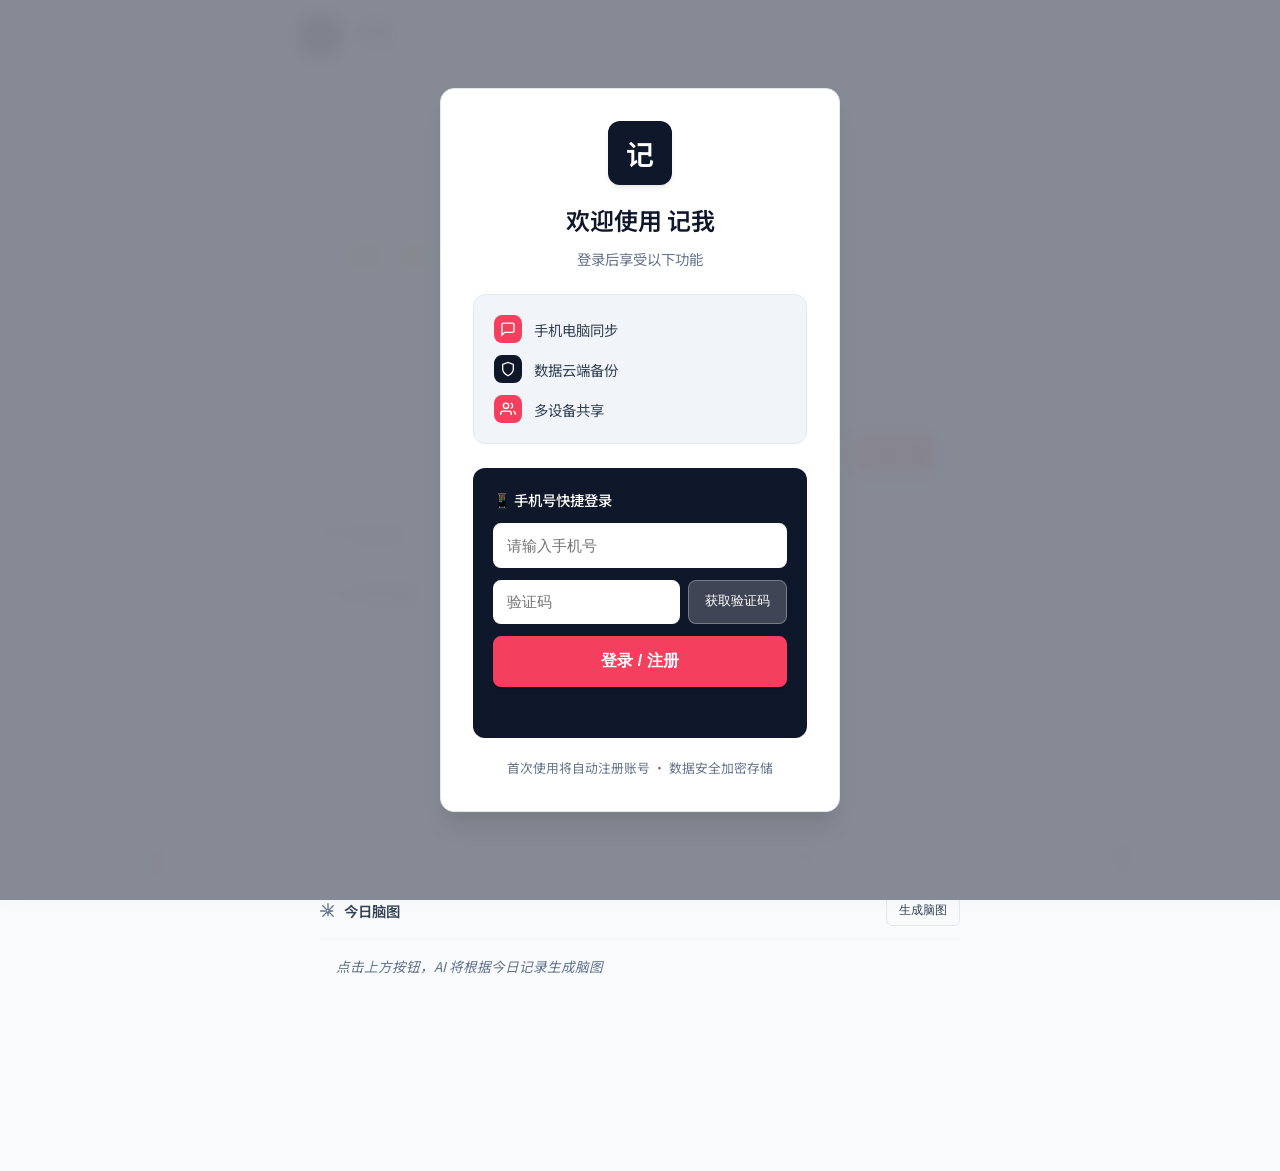
==== commit f0ea9a09: "fix: 脑图标题移到卡片外与AI复盘对齐、提示文字颜色统一" ====
--- a/daywise.html
+++ b/daywise.html
@@ -2406,20 +2406,18 @@
       </div>
 
       <!-- 记录页面 - 今日脑图 -->
-      <div style="margin: 0 1rem 1rem;">
-        <div class="ai-card" style="padding: 1.25rem;">
-          <div class="ai-card-header" style="margin-bottom: 0.75rem; padding-bottom: 0.5rem; border-bottom: 1px solid var(--border-light);">
-            <div class="ai-card-icon" style="background: #e0f2fe;">
-              <svg xmlns="http://www.w3.org/2000/svg" width="18" height="18" viewBox="0 0 24 24" fill="none" stroke="#0284c7" stroke-width="2"><circle cx="12" cy="12" r="3"/><path d="M12 1v6m0 6v6M4.22 4.22l4.24 4.24m7.08 7.08l4.24 4.24M1 12h6m6 0h6M4.22 19.78l4.24-4.24m7.08-7.08l4.24-4.24"/></svg>
-            </div>
-            <div class="ai-card-title">今日脑图</div>
-            <button id="recordMindMapBtn" onclick="generateRecordMindMap()" style="margin-left: auto; padding: 0.35rem 0.75rem; background: var(--bg-secondary); color: var(--text-secondary); border: 1px solid var(--border); border-radius: 6px; cursor: pointer; font-size: 0.78rem; font-weight: 500;">
-              生成脑图
-            </button>
+      <div style="margin-bottom: 1.5rem;">
+        <div class="section-header">
+          <div class="section-title">
+            <svg xmlns="http://www.w3.org/2000/svg" viewBox="0 0 24 24" fill="none" stroke="currentColor" stroke-width="2" stroke-linecap="round" stroke-linejoin="round"><circle cx="12" cy="12" r="3"/><path d="M12 1v6m0 6v6M4.22 4.22l4.24 4.24m7.08 7.08l4.24 4.24M1 12h6m6 0h6M4.22 19.78l4.24-4.24m7.08-7.08l4.24-4.24"/></svg>
+            今日脑图
           </div>
-          <div id="recordMindMapContent" style="font-size: 0.85rem; color: var(--text-secondary); line-height: 1.7; min-height: 60px;">
-            <span style="font-style: italic;">点击上方按钮，AI 将根据今日记录生成脑图</span>
-          </div>
+          <button id="recordMindMapBtn" onclick="generateRecordMindMap()" style="padding: 0.35rem 0.75rem; background: var(--bg-secondary); color: var(--text-secondary); border: 1px solid var(--border); border-radius: 6px; cursor: pointer; font-size: 0.78rem; font-weight: 500;">
+            生成脑图
+          </button>
+        </div>
+        <div id="recordMindMapContent" style="font-size: 0.85rem; color: var(--text-secondary); line-height: 1.7; min-height: 60px; padding: 0 1rem;">
+          <span style="font-style: italic; color: var(--text-muted);">点击上方按钮，AI 将根据今日记录生成脑图</span>
         </div>
       </div>
     </div>
@@ -2495,19 +2493,17 @@
         
         <!-- AI 生成脑图 -->
         <div style="padding: 0 1rem 1rem;">
-          <div class="ai-card" style="padding: 1.25rem;">
-            <div class="ai-card-header" style="margin-bottom: 0.75rem; padding-bottom: 0.5rem; border-bottom: 1px solid var(--border-light);">
-              <div class="ai-card-icon" style="background: #e0f2fe;">
-                <svg xmlns="http://www.w3.org/2000/svg" width="18" height="18" viewBox="0 0 24 24" fill="none" stroke="#0284c7" stroke-width="2"><circle cx="12" cy="12" r="3"/><path d="M12 1v6m0 6v6M4.22 4.22l4.24 4.24m7.08 7.08l4.24 4.24M1 12h6m6 0h6M4.22 19.78l4.24-4.24m7.08-7.08l4.24-4.24"/></svg>
-              </div>
-              <div class="ai-card-title">每周脑图</div>
-              <button id="generateMindMapBtn" onclick="generateWeeklyMindMap()" style="margin-left: auto; padding: 0.35rem 0.75rem; background: var(--bg-secondary); color: var(--text-secondary); border: 1px solid var(--border); border-radius: 6px; cursor: pointer; font-size: 0.78rem; font-weight: 500;">
-                生成脑图
-              </button>
+          <div class="section-header">
+            <div class="section-title">
+              <svg xmlns="http://www.w3.org/2000/svg" viewBox="0 0 24 24" fill="none" stroke="currentColor" stroke-width="2" stroke-linecap="round" stroke-linejoin="round"><circle cx="12" cy="12" r="3"/><path d="M12 1v6m0 6v6M4.22 4.22l4.24 4.24m7.08 7.08l4.24 4.24M1 12h6m6 0h6M4.22 19.78l4.24-4.24m7.08-7.08l4.24-4.24"/></svg>
+              每周脑图
             </div>
-            <div id="mindMapContent" style="font-size: 0.85rem; color: var(--text-secondary); line-height: 1.7; min-height: 60px;">
-              <span style="font-style: italic;">点击上方按钮，AI 将根据本周记录生成脑图</span>
-            </div>
+            <button id="generateMindMapBtn" onclick="generateWeeklyMindMap()" style="padding: 0.35rem 0.75rem; background: var(--bg-secondary); color: var(--text-secondary); border: 1px solid var(--border); border-radius: 6px; cursor: pointer; font-size: 0.78rem; font-weight: 500;">
+              生成脑图
+            </button>
+          </div>
+          <div id="mindMapContent" style="font-size: 0.85rem; color: var(--text-secondary); line-height: 1.7; min-height: 60px;">
+            <span style="font-style: italic; color: var(--text-muted);">点击上方按钮，AI 将根据本周记录生成脑图</span>
           </div>
         </div>
         
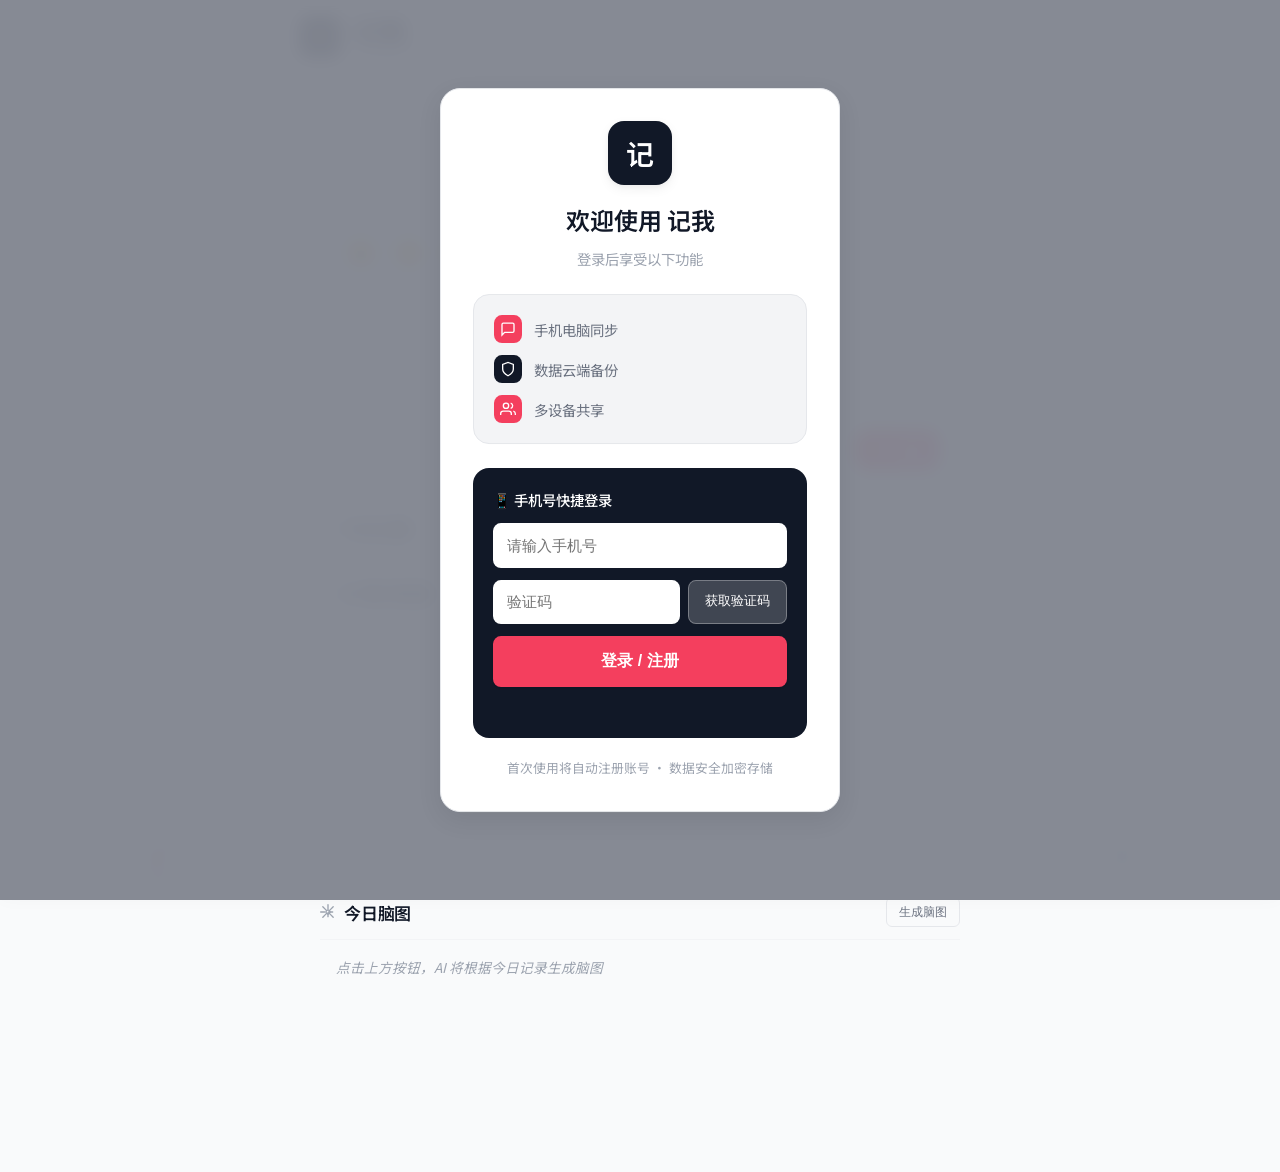
==== commit d585c642: "refactor: 全面对齐 design-system.md v1.0 规范 - CSS变量/颜色/间距/圆角/阴影/排版/脑图/图表/情绪色/分类色统一修正" ====
--- a/daywise.html
+++ b/daywise.html
@@ -18,55 +18,79 @@
 
     :root {
       /* ═══════════════════════════════════════════
-         ShadcnUI 配色系统 · 黑白主色 · 红粉CTA
+         记我 Design System v1.0
+         黑白灰主色 · 红粉CTA · 极简SaaS
       ═══════════════════════════════════════════ */
       
-      /* 背景色 - 纯净白灰 */
+      /* 背景色 */
       --bg-main: #ffffff;
-      --bg-secondary: #f8fafc;
-      --bg-tertiary: #f1f5f9;
+      --bg-secondary: #F9FAFB;    /* gray-50: AI建议背景、统计标签 */
+      --bg-tertiary: #F3F4F6;     /* gray-100: 骨架屏 */
       --bg-card: #ffffff;
+      --bg-primary: #ffffff;
       
       /* ════ CTA 红粉渐变（唯一强调色）════ */
-      --cta: #f43f5e;
-      --cta-light: #fb7185;
+      --cta: #F43F5E;             /* rose-500: CTA渐变起点 */
+      --cta-light: #FB7185;       /* rose-400: 开心情绪、关键词标签 */
       --cta-soft: #fecdd3;
       --cta-pale: #fff1f2;
-      --cta-dark: #e11d48;
-      
-      /* ════ 文字色 - 明确层次 ════ */
-      --text-primary: #0f172a;
-      --text-secondary: #334155;
-      --text-muted: #64748b;
-      --text-light: #94a3b8;
-      --text-placeholder: #cbd5e1;
-      
-      /* ════ 边框色 - 微妙灰 ════ */
-      --border: #e2e8f0;
-      --border-light: #f1f5f9;
-      --border-focus: #f43f5e;
-      
-      /* ════ 阴影系统 - 多层次 ════ */
-      --shadow-xs: 0 1px 2px rgba(0, 0, 0, 0.04);
-      --shadow-sm: 0 1px 3px rgba(0, 0, 0, 0.06), 0 1px 2px rgba(0, 0, 0, 0.04);
-      --shadow-md: 0 4px 6px -1px rgba(0, 0, 0, 0.07), 0 2px 4px -1px rgba(0, 0, 0, 0.04);
-      --shadow-lg: 0 10px 15px -3px rgba(0, 0, 0, 0.08), 0 4px 6px -2px rgba(0, 0, 0, 0.04);
-      --shadow-xl: 0 20px 25px -5px rgba(0, 0, 0, 0.08), 0 10px 10px -5px rgba(0, 0, 0, 0.03);
-      
-      /* ════ 圆角 - 统一圆润 ════ */
-      --radius-sm: 6px;
+      --cta-dark: #E11D48;        /* rose-600: CTA hover起点 */
+      --pink-500: #EC4899;        /* CTA渐变终点 */
+      --pink-600: #DB2777;        /* CTA hover终点 */
+      --primary: #F43F5E;
+      --primary-light: #FB7185;
+      --primary-dark: #E11D48;
+      
+      /* ════ 文字色 - Gray阶梯 ════ */
+      --text-primary: #111827;    /* gray-900: 品牌标题、导航激活 */
+      --text-secondary: #6B7280;  /* gray-500: 正文描述、次级文字 */
+      --text-muted: #9CA3AF;      /* gray-400: 平静情绪、次级图标 */
+      --text-light: #9CA3AF;      /* gray-400: 同muted */
+      --text-placeholder: #D1D5DB;/* gray-300: 占位符 */
+      
+      /* ════ 边框色 ════ */
+      --border: #E5E7EB;          /* gray-200: 卡片边框、分割线 */
+      --border-light: #F3F4F6;    /* gray-100 */
+      --border-focus: #FDA4AF;    /* rose-300: 输入框聚焦环 */
+      
+      /* ════ 情绪色 ════ */
+      --mood-happy: #FB7185;      /* rose-400 */
+      --mood-calm: #9CA3AF;       /* gray-400 */
+      --mood-excited: #FBBF24;    /* amber */
+      --mood-tired: #94A3B8;      /* gray-blue */
+      --mood-sad: #7DD3FC;        /* blue */
+      --mood-anxious: #FDBA74;    /* orange */
+      --mood-neutral: #D1D5DB;    /* gray-300 */
+      
+      /* ════ 辅助色 ════ */
+      --success: #6B7280;         /* 极简风格下成功用gray-500 */
+      --peach-dark: #6B7280;      /* 统一灰度 */
+      
+      /* ════ 阴影系统 - 极轻 ════ */
+      --shadow-xs: 0 1px 3px rgba(0, 0, 0, 0.04), 0 1px 2px rgba(0, 0, 0, 0.02);
+      --shadow-sm: 0 1px 3px rgba(0, 0, 0, 0.04), 0 1px 2px rgba(0, 0, 0, 0.02);
+      --shadow-md: 0 4px 12px rgba(0, 0, 0, 0.06), 0 2px 4px rgba(0, 0, 0, 0.03);
+      --shadow-lg: 0 8px 24px rgba(0, 0, 0, 0.08);
+      --shadow-xl: 0 8px 24px rgba(0, 0, 0, 0.08);
+      --shadow-cta: 0 1px 2px rgba(244, 63, 94, 0.15);
+      --shadow-cta-hover: 0 4px 12px rgba(244, 63, 94, 0.25);
+      
+      /* ════ 圆角系统 ════ */
+      --radius-sm: 8px;           /* 小按钮、图标按钮 */
       --radius: 8px;
-      --radius-md: 10px;
-      --radius-lg: 12px;
-      --radius-xl: 14px;
+      --radius-md: 12px;          /* 情绪标签、统计标签 */
+      --radius-lg: 16px;          /* 卡片、输入框 */
+      --radius-xl: 20px;          /* 大卡片 */
+      --radius-full: 9999px;      /* 圆形标签 */
 
       /* ════ CTA 渐变 ════ */
-      --gradient-cta: linear-gradient(135deg, #fb7185, #f43f5e);
-      --gradient-cta-hover: linear-gradient(135deg, #f43f5e, #e11d48);
+      --gradient-cta: linear-gradient(135deg, #F43F5E 0%, #EC4899 100%);
+      --gradient-cta-hover: linear-gradient(135deg, #E11D48 0%, #DB2777 100%);
       
       /* ════ 过渡 ════ */
       --ease-out: cubic-bezier(0.4, 0, 0.2, 1);
       --ease-in: cubic-bezier(0.4, 0, 1, 1);
+      --ease-soft: cubic-bezier(0.4, 0, 0.2, 1);
       --duration-fast: 150ms;
       --duration-normal: 200ms;
     }
@@ -180,10 +204,10 @@
     }
 
     .logo-text {
-      font-size: 1.25rem;
-      font-weight: 600;
+      font-size: 1.75rem;
+      font-weight: 700;
       color: var(--text-primary);
-      letter-spacing: 0;
+      letter-spacing: -0.02em;
       line-height: 1;
     }
 
@@ -209,9 +233,9 @@
       align-items: center;
       gap: 0.5rem;
       padding: 0.625rem 1rem;
-      border-radius: var(--radius);
+      border-radius: var(--radius-md);
       font-size: 0.875rem;
-      font-weight: 500;
+      font-weight: 600;
       cursor: pointer;
       transition: all var(--duration-normal) var(--ease-out);
       border: 1px solid var(--border);
@@ -233,13 +257,17 @@
       background: var(--gradient-cta);
       color: white;
       border: none;
-      box-shadow: var(--shadow-sm);
+      box-shadow: var(--shadow-cta);
     }
 
     .btn-primary:hover {
       background: var(--gradient-cta-hover);
-      box-shadow: var(--shadow-md);
+      box-shadow: var(--shadow-cta-hover);
       transform: translateY(-1px);
+    }
+
+    .btn-primary:active {
+      transform: translateY(0) scale(0.98);
     }
 
     .btn-secondary {
@@ -365,7 +393,7 @@
     .quick-actions {
       display: grid;
       grid-template-columns: repeat(3, 1fr);
-      gap: 0.75rem;
+      gap: 1rem;
       margin-bottom: 1.5rem;
     }
 
@@ -412,18 +440,18 @@
     }
 
     .quick-action-card .icon.green {
-      background: #f0fdf4;
-      color: #16a34a;
+      background: #F9FAFB;
+      color: #6B7280;
     }
 
     .quick-action-card .icon.orange {
-      background: #fff7ed;
-      color: #ea580c;
+      background: #F9FAFB;
+      color: #6B7280;
     }
 
     .quick-action-card .icon.lavender {
-      background: #faf5ff;
-      color: #9333ea;
+      background: #F9FAFB;
+      color: #6B7280;
     }
 
     .quick-action-card h3 {
@@ -445,7 +473,7 @@
       background: var(--bg-card);
       border: 1px solid var(--border);
       border-radius: var(--radius-lg);
-      padding: 1.5rem;
+      padding: 1.25rem;
       margin-bottom: 1.5rem;
       box-shadow: var(--shadow-sm);
     }
@@ -465,9 +493,10 @@
     }
 
     .entry-header h2 {
-      font-size: 0.95rem;
+      font-size: 1.0625rem;
       font-weight: 600;
-      color: var(--text-secondary);
+      color: var(--text-primary);
+      letter-spacing: -0.01em;
     }
 
     .entry-textarea {
@@ -600,9 +629,10 @@
       display: flex;
       align-items: center;
       gap: 0.5rem;
-      font-size: 0.9rem;
+      font-size: 1.0625rem;
       font-weight: 600;
-      color: var(--text-secondary);
+      color: var(--text-primary);
+      letter-spacing: -0.01em;
     }
 
     .section-title svg {
@@ -616,7 +646,7 @@
       border: 1px solid var(--border);
       border-radius: var(--radius-lg);
       padding: 1.25rem 1.25rem;
-      margin-bottom: 0.75rem;
+      margin-bottom: 1rem;
       transition: all var(--duration-normal) var(--ease-out);
       box-shadow: var(--shadow-xs);
       animation: fadeUp 0.4s var(--ease-out) both;
@@ -1203,8 +1233,8 @@
     }
 
     .heatmap-cell.level-0 { background: var(--bg-tertiary); }
-    .heatmap-cell.level-1 { background: #fecdd3; color: #be123c; }
-    .heatmap-cell.level-2 { background: #fb7185; color: white; }
+    .heatmap-cell.level-1 { background: #F9FAFB; color: #111827; }
+    .heatmap-cell.level-2 { background: #E5E7EB; color: #111827; }
     .heatmap-cell.level-3 { background: #f43f5e; color: white; }
     .heatmap-cell.level-4 { background: var(--text-primary); color: white; border-color: transparent; }
 
@@ -1233,8 +1263,8 @@
     .chart-insight p { margin-bottom: 0.5rem; }
     .chart-insight p:last-child { margin-bottom: 0; }
 
-    .chart-insight .trend-up { color: #16a34a; font-weight: 500; }
-    .chart-insight .trend-down { color: #dc2626; font-weight: 500; }
+    .chart-insight .trend-up { color: #6B7280; font-weight: 500; }
+    .chart-insight .trend-down { color: #6B7280; font-weight: 500; }
     .chart-insight .trend-flat { color: var(--text-muted); font-weight: 500; }
 
     .heatmap-labels {
@@ -1272,7 +1302,7 @@
     }
 
     .compare-bar-fill.challenge {
-      background: #3b82f6;
+      background: #111827;
     }
 
     .compare-bar-fill.achievement {
@@ -1399,7 +1429,7 @@
       left: 0;
       width: 22px;
       height: 22px;
-      border: 2px solid #10b981;
+      border: 2px solid #9CA3AF;
       border-radius: 6px;
       background: white;
       transition: all 0.2s ease;
@@ -1408,8 +1438,8 @@
       justify-content: center;
     }
     .todo-checkbox input:checked + .checkmark {
-      background: #10b981;
-      border-color: #10b981;
+      background: #9CA3AF;
+      border-color: #9CA3AF;
       animation: checkPop 0.25s ease;
     }
     @keyframes checkPop {
@@ -1463,8 +1493,8 @@
       opacity: 1;
     }
     .todo-delete:hover {
-      background: #fee2e2;
-      color: #ef4444;
+      background: #F9FAFB;
+      color: #6B7280;
     }
     
     /* 待办弹窗日期选项 */
@@ -1592,10 +1622,10 @@
 
     /* 卡片颜色主题 */
     .ai-card-mood .ai-card-icon { background: #fce7f3; }
-    .ai-card-mood .ai-card-value { color: #ec4899; }
+    .ai-card-mood .ai-card-value { color: var(--cta-light); }
 
     .ai-card-energy .ai-card-icon { background: #fef3c7; }
-    .ai-card-energy .ai-card-value { color: #f59e0b; }
+    .ai-card-energy .ai-card-value { color: #6B7280; }
 
     .ai-card-keywords .ai-card-icon { background: #e0e7ff; }
 
@@ -1610,7 +1640,7 @@
       display: inline-block;
       padding: 0.25rem 0.6rem;
       background: var(--bg-secondary);
-      border-radius: 20px;
+      border-radius: var(--radius-full);
       font-size: 0.78rem;
       color: var(--text-secondary);
       margin: 0.15rem;
@@ -1635,8 +1665,8 @@
       flex-shrink: 0;
     }
 
-    .action-dot.green { background: #22c55e; }
-    .action-dot.red { background: #ef4444; }
+    .action-dot.green { background: #9CA3AF; }
+    .action-dot.red { background: #6B7280; }
 
     /* 进度条 */
     .progress-bar {
@@ -2085,7 +2115,7 @@
       width: 90%;
       max-width: 360px;
       box-shadow: 0 20px 25px -5px rgba(0, 0, 0, 0.08), 0 10px 10px -5px rgba(0, 0, 0, 0.03);
-      border: 1px solid #e2e8f0;
+      border: 1px solid #E5E7EB;
       animation: pwaSlideUp 0.35s cubic-bezier(0.4, 0, 0.2, 1);
     }
     @keyframes pwaSlideUp {
@@ -2160,7 +2190,7 @@
     .demo-screen {
       width: 100%;
       height: 100%;
-      background: linear-gradient(135deg, #f8fafc, #f1f5f9);
+      background: #FFFFFF;
       border-radius: 8px;
       display: flex;
       align-items: center;
@@ -2191,7 +2221,7 @@
     .pwa-guide-btn {
       width: 100%;
       padding: 0.75rem;
-      background: linear-gradient(135deg, #fb7185, #f43f5e);
+      background: var(--gradient-cta);
       color: white;
       border: none;
       border-radius: 8px;
@@ -2199,10 +2229,10 @@
       font-weight: 500;
       cursor: pointer;
       transition: all 0.2s ease;
-      box-shadow: 0 1px 3px rgba(244, 63, 94, 0.3);
+      box-shadow: 0 1px 2px rgba(244, 63, 94, 0.15);
     }
     .pwa-guide-btn:hover {
-      background: linear-gradient(135deg, #f43f5e, #e11d48);
+      background: var(--gradient-cta-hover);
     }
   </style>
   
@@ -2452,17 +2482,17 @@
         
         <!-- 每周 AI 复盘 -->
         <div style="padding: 0 1rem 1rem;">
-          <div style="background: linear-gradient(135deg, #f0f9ff 0%, #e0f2fe 100%); border-radius: var(--radius); padding: 1.25rem; box-shadow: var(--shadow-sm); border: 1px solid #bae6fd;">
+          <div style="background: #FFFFFF; border: 1px solid #E5E7EB; border-radius: var(--radius); padding: 1.25rem; box-shadow: var(--shadow-sm);">
             <div style="display: flex; align-items: center; justify-content: space-between; margin-bottom: 1rem;">
-              <div style="display: flex; align-items: center; gap: 0.5rem; font-size: 0.95rem; font-weight: 600; color: #0369a1;">
+              <div style="display: flex; align-items: center; gap: 0.5rem; font-size: 0.95rem; font-weight: 600; color: #111827;">
                 <svg xmlns="http://www.w3.org/2000/svg" width="20" height="20" viewBox="0 0 24 24" fill="none" stroke="currentColor" stroke-width="2" stroke-linecap="round" stroke-linejoin="round"><path d="M12 20h9"/><path d="M16.5 3.5a2.121 2.121 0 0 1 3 3L7 19l-4 1 1-4L16.5 3.5z"/></svg>
                 每周 AI 复盘
               </div>
-              <button id="weeklyAIReportBtn" style="padding: 0.4rem 0.8rem; background: #0284c7; color: white; border: none; border-radius: 6px; cursor: pointer; font-size: 0.8rem; font-weight: 500;">
+              <button id="weeklyAIReportBtn" style="padding: 0.4rem 0.8rem; background: #111827; color: white; border: none; border-radius: 6px; cursor: pointer; font-size: 0.8rem; font-weight: 500;">
                 生成周复盘
               </button>
             </div>
-            <div id="weeklyAIReportContent" style="font-size: 0.85rem; color: #334155; line-height: 1.7; white-space: pre-wrap; min-height: 60px;">
+            <div id="weeklyAIReportContent" style="font-size: 0.85rem; color: #6B7280; line-height: 1.7; white-space: pre-wrap; min-height: 60px;">
               <span style="color: #94a3b8; font-style: italic;">点击上方按钮，AI 将基于本周所有记录生成周复盘总结</span>
             </div>
           </div>
@@ -2472,7 +2502,7 @@
         <div style="padding: 0 1rem 1rem;">
           <div style="background: var(--bg-card); border-radius: var(--radius); padding: 1.25rem; box-shadow: var(--shadow-sm);">
             <div style="display: flex; align-items: center; gap: 0.5rem; font-size: 0.95rem; font-weight: 600; color: var(--text-primary); margin-bottom: 1rem;">
-              <svg xmlns="http://www.w3.org/2000/svg" width="20" height="20" viewBox="0 0 24 24" fill="none" stroke="currentColor" stroke-width="2" style="color: #3b82f6;"><circle cx="12" cy="12" r="10"/><path d="M12 2a10 10 0 0 1 10 10"/></svg>
+              <svg xmlns="http://www.w3.org/2000/svg" width="20" height="20" viewBox="0 0 24 24" fill="none" stroke="currentColor" stroke-width="2" style="color: #6B7280;"><circle cx="12" cy="12" r="10"/><path d="M12 2a10 10 0 0 1 10 10"/></svg>
               本周事件类型分布
             </div>
             <div id="weekCategoryStats" style="width: 100%; display: flex; justify-content: center; align-items: center; gap: 1rem;"></div>
@@ -2484,7 +2514,7 @@
         <div style="padding: 0 1rem 1rem;">
           <div style="background: var(--bg-card); border-radius: var(--radius); padding: 1.25rem; box-shadow: var(--shadow-sm);">
             <div style="display: flex; align-items: center; gap: 0.5rem; font-size: 0.95rem; font-weight: 600; color: var(--text-primary); margin-bottom: 1rem;">
-              <svg xmlns="http://www.w3.org/2000/svg" width="20" height="20" viewBox="0 0 24 24" fill="none" stroke="currentColor" stroke-width="2" style="color: #f59e0b;"><circle cx="12" cy="12" r="10"/><circle cx="12" cy="12" r="6"/><circle cx="12" cy="12" r="2"/></svg>
+              <svg xmlns="http://www.w3.org/2000/svg" width="20" height="20" viewBox="0 0 24 24" fill="none" stroke="currentColor" stroke-width="2" style="color: #6B7280;"><circle cx="12" cy="12" r="10"/><circle cx="12" cy="12" r="6"/><circle cx="12" cy="12" r="2"/></svg>
               目标契合度分析
             </div>
             <div id="weekAlignmentStats" style="width: 100%;"></div>
@@ -2520,7 +2550,7 @@
           <svg xmlns="http://www.w3.org/2000/svg" viewBox="0 0 24 24" fill="none" stroke="currentColor" stroke-width="2" stroke-linecap="round" stroke-linejoin="round" style="width:20px;height:20px;"><circle cx="12" cy="12" r="10"/><polyline points="12 6 12 12 16 14"/></svg>
           历史记录
         </div>
-        <button id="exportHistoryBtn" onclick="exportHistoryData()" style="display: inline-flex; align-items: center; gap: 6px; padding: 8px 14px; background: linear-gradient(135deg, #ffadd2, #7fc8ff); color: white; border: none; border-radius: 10px; font-size: 0.85rem; font-weight: 500; cursor: pointer; box-shadow: 0 2px 8px rgba(255,173,210,0.3);">
+        <button id="exportHistoryBtn" onclick="exportHistoryData()" style="display: inline-flex; align-items: center; gap: 6px; padding: 8px 14px; background: #FFFFFF; border: 1px solid #E5E7EB; color: #111827; border-radius: 10px; font-size: 0.85rem; font-weight: 500; cursor: pointer; box-shadow: none;">
           <svg xmlns="http://www.w3.org/2000/svg" width="16" height="16" viewBox="0 0 24 24" fill="none" stroke="currentColor" stroke-width="2" stroke-linecap="round" stroke-linejoin="round"><path d="M21 15v4a2 2 0 0 1-2 2H5a2 2 0 0 1-2-2v-4"/><polyline points="7 10 12 15 17 10"/><line x1="12" y1="15" x2="12" y2="3"/></svg>
           导出
         </button>
@@ -2539,7 +2569,7 @@
       <div style="padding: 0 1rem;">
         
         <!-- 账号与同步 -->
-        <div id="accountSection" style="background: linear-gradient(135deg, #ffadd2 0%, #7fc8ff 100%); border-radius: var(--radius); padding: 1rem; margin-bottom: 1rem; color: white;">
+        <div id="accountSection" style="background: #FFFFFF; border: 1px solid #E5E7EB; border-radius: var(--radius); padding: 1rem; margin-bottom: 1rem; color: #111827;">
           <!-- 未登录状态 -->
           <div id="loginPanel">
             <div style="font-size: 0.95rem; font-weight: 600; margin-bottom: 0.75rem;">
@@ -2549,20 +2579,20 @@
               登录后可在手机和电脑之间自动同步数据
             </div>
             
-            <div style="background: rgba(255,255,255,0.15); border-radius: 12px; padding: 1rem;">
+            <div style="background: rgba(0,0,0,0.04); border-radius: 12px; padding: 1rem;">
               <div style="font-size: 0.85rem; margin-bottom: 0.75rem; font-weight: 500;">📱 手机号快捷登录</div>
               <input type="tel" id="loginPhone" placeholder="请输入手机号" maxlength="11"
                 style="width: 100%; padding: 0.75rem; border: none; border-radius: 8px; font-size: 0.9rem; margin-bottom: 0.75rem; background: rgba(255,255,255,0.95); color: #333;">
               <div style="display: flex; gap: 0.5rem;">
                 <input type="text" id="loginCode" placeholder="验证码" maxlength="6"
                   style="flex: 1; padding: 0.75rem; border: none; border-radius: 8px; font-size: 0.9rem; background: rgba(255,255,255,0.95); color: #333;">
-                <button id="sendCodeBtn" onclick="handleSendCode()" 
-                  style="padding: 0 1rem; background: rgba(255,255,255,0.25); color: white; border: none; border-radius: 8px; font-size: 0.8rem; cursor: pointer; white-space: nowrap;">
+                <button id="sendCodeBtn" onclick="handleSendCode()"
+                  style="padding: 0 1rem; background: rgba(0,0,0,0.08); color: #6B7280; border: none; border-radius: 8px; font-size: 0.8rem; cursor: pointer; white-space: nowrap;">
                   获取验证码
                 </button>
               </div>
               <button onclick="handleLogin()" 
-                style="width: 100%; margin-top: 0.75rem; padding: 0.85rem; background: white; color: #7a5699; border: none; border-radius: 8px; font-size: 0.9rem; font-weight: 600; cursor: pointer;">
+                style="width: 100%; margin-top: 0.75rem; padding: 0.85rem; background: white; color: #6B7280; border: none; border-radius: 8px; font-size: 0.9rem; font-weight: 600; cursor: pointer;">
                 登录 / 注册
               </button>
               <div id="loginMsg" style="font-size: 0.75rem; margin-top: 0.5rem; text-align: center; min-height: 1rem;"></div>
@@ -2576,35 +2606,35 @@
                 ☁️ 云同步已开启
               </div>
               <div id="syncStatus" style="font-size: 0.75rem; opacity: 0.85;">
-                <span style="display: inline-block; width: 8px; height: 8px; background: #4ade80; border-radius: 50%; margin-right: 4px;"></span>
+                <span style="display: inline-block; width: 8px; height: 8px; background: #9CA3AF; border-radius: 50%; margin-right: 4px;"></span>
                 已连接
               </div>
             </div>
-            <div style="background: rgba(255,255,255,0.15); border-radius: 12px; padding: 1rem; display: flex; justify-content: space-between; align-items: center;">
+            <div style="background: rgba(0,0,0,0.04); border-radius: 12px; padding: 1rem; display: flex; justify-content: space-between; align-items: center;">
               <div>
                 <div style="font-size: 0.85rem; font-weight: 500;" id="userPhoneDisplay">📱 已登录</div>
                 <div style="font-size: 0.7rem; opacity: 0.7; margin-top: 2px;">数据已自动同步到云端</div>
               </div>
               <button onclick="handleLogout()" 
-                style="padding: 0.5rem 1rem; background: rgba(255,255,255,0.2); color: white; border: 1px solid rgba(255,255,255,0.3); border-radius: 6px; font-size: 0.8rem; cursor: pointer;">
+                style="padding: 0.5rem 1rem; background: rgba(0,0,0,0.06); color: #6B7280; border: 1px solid #E5E7EB; border-radius: 6px; font-size: 0.8rem; cursor: pointer;">
                 退出登录
               </button>
             </div>
             <button onclick="handleManualSync()" id="manualSyncBtn"
-              style="width: 100%; margin-top: 0.75rem; padding: 0.7rem; background: rgba(255,255,255,0.15); color: white; border: 1px solid rgba(255,255,255,0.3); border-radius: 8px; font-size: 0.85rem; cursor: pointer;">
+              style="width: 100%; margin-top: 0.75rem; padding: 0.7rem; background: rgba(0,0,0,0.04); color: #6B7280; border: 1px solid #E5E7EB; border-radius: 8px; font-size: 0.85rem; cursor: pointer;">
               🔄 手动同步数据
             </button>
           </div>
         </div>
         
         <!-- 角色与目标设置 -->
-        <div style="background: linear-gradient(135deg, var(--primary) 0%, #10b981 100%); border-radius: var(--radius); padding: 1rem; margin-bottom: 1rem; color: white;">
+        <div style="background: #FFFFFF; border: 1px solid #E5E7EB; border-radius: var(--radius); padding: 1rem; margin-bottom: 1rem; color: #111827;">
           <div style="font-size: 0.95rem; font-weight: 600; margin-bottom: 0.75rem;">
-            👤 个人背景 <span style="font-weight: 400; opacity: 0.85; font-size: 0.8rem;">/ 让AI更懂你</span>
+            👤 个人背景 <span style="font-weight: 400; color: #6B7280; font-size: 0.8rem;">/ 让AI更懂你</span>
           </div>
           
           <div class="review-question">
-            <label style="color: rgba(255,255,255,0.9);">我的角色</label>
+            <label style="color: #6B7280;">我的角色</label>
             <select id="userRoleInputPage" style="width: 100%; padding: 0.75rem; border: none; border-radius: var(--radius); font-size: 0.9rem; background: rgba(255,255,255,0.95);">
               <option value="">请选择你的角色...</option>
               <option value="学生">🎓 学生</option>
@@ -2657,7 +2687,7 @@
         
         <!-- 导出数据 -->
         <div style="margin-top: 1.5rem;">
-          <div style="background: linear-gradient(135deg, #ffadd2 0%, #7fc8ff 100%); border-radius: var(--radius); padding: 1rem; color: white;">
+          <div style="background: #FFFFFF; border: 1px solid #E5E7EB; border-radius: var(--radius); padding: 1rem; color: #111827;">
             <div style="font-size: 0.95rem; font-weight: 600; margin-bottom: 0.75rem;">📥 导出数据</div>
             
             <!-- 导出模式选择 -->
@@ -2665,14 +2695,14 @@
               .export-mode { display: flex; gap: 0.5rem; flex-wrap: wrap; margin-bottom: 0.75rem; }
               .export-mode label {
                 flex: 1; min-width: 100px;
-                background: rgba(255,255,255,0.15);
+                background: rgba(0,0,0,0.04);
                 border: 2px solid transparent;
                 border-radius: 10px; padding: 0.5rem 0.4rem;
                 text-align: center; cursor: pointer; transition: all 0.2s;
                 font-size: 0.78rem; line-height: 1.35;
               }
-              .export-mode label:hover { background: rgba(255,255,255,0.25); }
-              .export-mode input:checked + span { color: #fbbf24; font-weight: 700; }
+              .export-mode label:hover { background: rgba(0,0,0,0.08); }
+              .export-mode input:checked + span { color: #111827; font-weight: 700; }
             </style>
             <div class="export-mode">
               <label><input type="radio" name="exportMode" value="dateRange" checked><span>按日期范围</span></label>
@@ -2690,7 +2720,7 @@
             </div>
             
             <!-- 操作按钮 -->
-            <button onclick="downloadExport()" style="width: 100%; padding: 0.7rem 1rem; background: white; color: #7a5699; border: none; border-radius: 10px; font-size: 0.88rem; font-weight: 700; cursor: pointer;">
+            <button onclick="downloadExport()" style="width: 100%; padding: 0.7rem 1rem; background: white; color: #6B7280; border: none; border-radius: 10px; font-size: 0.88rem; font-weight: 700; cursor: pointer;">
               📥 导出 Markdown 文件
             </button>
           </div>
@@ -2698,14 +2728,14 @@
         
         <!-- 反馈与支持 -->
         <div style="margin-top: 1.5rem;">
-          <div style="background: linear-gradient(135deg, #f59e0b 0%, #fbbf24 100%); border-radius: var(--radius); padding: 1rem; color: white;">
+          <div style="background: var(--gradient-cta); border-radius: var(--radius); padding: 1rem; color: #FFFFFF;">
             <div style="font-size: 0.95rem; font-weight: 600; margin-bottom: 0.5rem;">
               ☕ 支持一下
             </div>
             <div style="font-size: 0.75rem; opacity: 0.9; margin-bottom: 1rem;">
               使用 AI 功能需要消耗 API Token，运营成本不低。如果觉得好用，欢迎支持一下！
             </div>
-            <button onclick="showDonateQR()" style="width: 100%; padding: 0.6rem 1rem; background: white; color: #f59e0b; border: none; border-radius: 8px; font-size: 0.85rem; font-weight: 600; cursor: pointer;">
+            <button onclick="showDonateQR()" style="width: 100%; padding: 0.6rem 1rem; background: white; color: #6B7280; border: none; border-radius: 8px; font-size: 0.85rem; font-weight: 600; cursor: pointer;">
               💰 展示收款码
             </button>
           </div>
@@ -2882,14 +2912,14 @@
         </div>
         
         <!-- 会员状态卡片 -->
-        <div id="memberCard" style="margin-top: 1rem; background: linear-gradient(135deg, #fef3c7, #fde68a); border-radius: 12px; padding: 1rem; border: 1px solid #fcd34d;">
+        <div id="memberCard" style="margin-top: 1rem; background: #FFFFFF; border-radius: 12px; padding: 1rem; border: 1px solid #E5E7EB;">
           <div style="display:flex;align-items:center;justify-content:space-between;margin-bottom:0.5rem;">
-            <span style="font-weight:600;color:#92400e;font-size:0.9rem;" id="memberStatusText">免费版</span>
+            <span style="font-weight:600;color:#6B7280;font-size:0.9rem;" id="memberStatusText">免费版</span>
             <span id="memberBadgeSmall" style="font-size:0.75rem;"></span>
           </div>
-          <div style="font-size:0.82rem;color:#a16207;line-height:1.6;" id="memberDetailText">
+          <div style="font-size:0.82rem;color:#6B7280;line-height:1.6;" id="memberDetailText">
             AI 调用：<strong>2次/天</strong><br/>
-            <button onclick="openActivationModal()" style="margin-top:0.5rem;padding:0.4rem 1rem;background:#92400e;color:white;border:none;border-radius:6px;font-size:0.82rem;cursor:pointer;font-weight:500;">🔓 输入激活码升级</button>
+            <button onclick="openActivationModal()" style="margin-top:0.5rem;padding:0.4rem 1rem;background:#111827;color:white;border:none;border-radius:6px;font-size:0.82rem;cursor:pointer;font-weight:500;">🔓 输入激活码升级</button>
           </div>
         </div>
 
@@ -2904,8 +2934,8 @@
           <div style="font-size: 0.95rem; font-weight: 600; margin-bottom: 0.75rem;">💾 数据管理</div>
           <p style="font-size: 0.82rem; color: var(--text-secondary); margin-bottom: 0.75rem;">所有数据存储在浏览器本地，建议定期导出备份。</p>
           <div style="display: flex; gap: 0.75rem; flex-wrap: wrap;">
-            <button onclick="exportAllData()" style="flex:1;min-width:120px;padding:0.75rem;background:linear-gradient(135deg,#ffadd2,#7fc8ff);color:white;border:none;border-radius:8px;font-size:0.85rem;font-weight:500;cursor:pointer;">📤 导出全部数据</button>
-            <label style="flex:1;min-width:120px;padding:0.75rem;background:white;color:#7a5699;border:2px dashed #c7d2fe;border-radius:8px;font-size:0.85rem;font-weight:500;cursor:pointer;text-align:center;display:flex;align-items:center;justify-content:center;">
+            <button onclick="exportAllData()" style="flex:1;min-width:120px;padding:0.75rem;background:#FFFFFF;border:1px solid #E5E7EB;color:#111827;border:none;border-radius:8px;font-size:0.85rem;font-weight:500;cursor:pointer;">📤 导出全部数据</button>
+            <label style="flex:1;min-width:120px;padding:0.75rem;background:white;color:#6B7280;border:1px solid #E5E7EB;border-radius:8px;font-size:0.85rem;font-weight:500;cursor:pointer;text-align:center;display:flex;align-items:center;justify-content:center;">
               📥 导入数据
               <input type="file" accept=".json" onchange="if(this.files[0])importAllData(this.files[0])" style="display:none;">
             </label>
@@ -2929,7 +2959,7 @@
         
         <!-- 反馈与支持 -->
         <div style="border-top: 1px solid var(--border); margin-top: 1.5rem; padding-top: 1.5rem;">
-          <div style="background: linear-gradient(135deg, #f59e0b 0%, #fbbf24 100%); border-radius: var(--radius); padding: 1rem; color: white;">
+          <div style="background: var(--gradient-cta); border-radius: var(--radius); padding: 1rem; color: #FFFFFF;">
             <div style="font-size: 0.95rem; font-weight: 600; margin-bottom: 0.5rem;">
               ☕ 支持一下
             </div>
@@ -2985,7 +3015,7 @@
         <!-- 情绪曲线图 -->
         <div class="chart-container">
           <div class="chart-title">
-            <svg xmlns="http://www.w3.org/2000/svg" viewBox="0 0 24 24" fill="none" stroke="currentColor" stroke-width="2" style="color: #8b5cf6;"><path d="M22 12h-4l-3 9L9 3l-3 9H2"/></svg>
+            <svg xmlns="http://www.w3.org/2000/svg" viewBox="0 0 24 24" fill="none" stroke="currentColor" stroke-width="2" style="color: #9CA3AF;"><path d="M22 12h-4l-3 9L9 3l-3 9H2"/></svg>
             情绪曲线（近30天）
           </div>
           <div id="emotionLineChart" style="height: 180px;"></div>
@@ -2997,7 +3027,7 @@
         <!-- 精力状态柱状图 -->
         <div class="chart-container">
           <div class="chart-title">
-            <svg xmlns="http://www.w3.org/2000/svg" viewBox="0 0 24 24" fill="none" stroke="currentColor" stroke-width="2" style="color: #3b82f6;"><polygon points="12 2 2 7 12 12 22 7 12 2"/><polyline points="2 17 12 22 22 17"/><polyline points="2 12 12 17 22 12"/></svg>
+            <svg xmlns="http://www.w3.org/2000/svg" viewBox="0 0 24 24" fill="none" stroke="currentColor" stroke-width="2" style="color: #6B7280;"><polygon points="12 2 2 7 12 12 22 7 12 2"/><polyline points="2 17 12 22 22 17"/><polyline points="2 12 12 17 22 12"/></svg>
             精力/状态柱状图（近7天）
           </div>
           <div id="energyBarChart" style="height: 140px;"></div>
@@ -3009,7 +3039,7 @@
         <!-- 成就感趋势 -->
         <div class="chart-container">
           <div class="chart-title">
-            <svg xmlns="http://www.w3.org/2000/svg" viewBox="0 0 24 24" fill="none" stroke="currentColor" stroke-width="2" style="color: #22c55e;"><polyline points="23 6 13.5 15.5 8.5 10.5 1 18"/><polyline points="17 6 23 6 23 12"/></svg>
+            <svg xmlns="http://www.w3.org/2000/svg" viewBox="0 0 24 24" fill="none" stroke="currentColor" stroke-width="2" style="color: #6B7280;"><polyline points="23 6 13.5 15.5 8.5 10.5 1 18"/><polyline points="17 6 23 6 23 12"/></svg>
             成就感趋势（近30天）
           </div>
           <div id="achievementLineChart" style="height: 140px;"></div>
@@ -3021,7 +3051,7 @@
         <!-- 关键词词云 -->
         <div class="chart-container">
           <div class="chart-title">
-            <svg xmlns="http://www.w3.org/2000/svg" viewBox="0 0 24 24" fill="none" stroke="currentColor" stroke-width="2" style="color: #ec4899;"><path d="M4 4h16c1.1 0 2 .9 2 2v12c0 1.1-.9 2-2 2H4c-1.1 0-2-.9-2-2V6c0-1.1.9-2 2-2z"/><polyline points="22,6 12,13 2,6"/></svg>
+            <svg xmlns="http://www.w3.org/2000/svg" viewBox="0 0 24 24" fill="none" stroke="currentColor" stroke-width="2" style="color: #FB7185;"><path d="M4 4h16c1.1 0 2 .9 2 2v12c0 1.1-.9 2-2 2H4c-1.1 0-2-.9-2-2V6c0-1.1.9-2 2-2z"/><polyline points="22,6 12,13 2,6"/></svg>
             高频关键词（近30天）
           </div>
           <div id="wordCloudContainer" style="min-height: 120px; display: flex; flex-wrap: wrap; gap: 0.5rem; justify-content: center; align-items: center; padding: 1rem;">
@@ -3035,7 +3065,7 @@
         <!-- 周雷达图 -->
         <div class="chart-container">
           <div class="chart-title">
-            <svg xmlns="http://www.w3.org/2000/svg" viewBox="0 0 24 24" fill="none" stroke="currentColor" stroke-width="2" style="color: #14b8a6;"><polygon points="12 2 19 21 12 17 5 21 12 2"/></svg>
+            <svg xmlns="http://www.w3.org/2000/svg" viewBox="0 0 24 24" fill="none" stroke="currentColor" stroke-width="2" style="color: #6B7280;"><polygon points="12 2 19 21 12 17 5 21 12 2"/></svg>
             本周成长雷达图
           </div>
           <div id="radarChartContainer" style="display: flex; justify-content: center;">
@@ -3049,7 +3079,7 @@
         <!-- 周趋势折线图 -->
         <div class="chart-container" id="weekTrendChartContainer" style="display:none;">
           <div class="chart-title">
-            <svg xmlns="http://www.w3.org/2000/svg" viewBox="0 0 24 24" fill="none" stroke="currentColor" stroke-width="2" style="color: #8b5cf6;"><polyline points="22 12 18 12 15 21 9 3 6 12 2 12"/></svg>
+            <svg xmlns="http://www.w3.org/2000/svg" viewBox="0 0 24 24" fill="none" stroke="currentColor" stroke-width="2" style="color: #9CA3AF;"><polyline points="22 12 18 12 15 21 9 3 6 12 2 12"/></svg>
             本周成长趋势
           </div>
           <div id="weekTrendChart" style="width: 100%; height: 200px;"></div>
@@ -3060,7 +3090,7 @@
         <!-- 情绪/精力曲线 -->
         <div class="chart-container" id="emotionEnergyChartContainer" style="display:none;">
           <div class="chart-title">
-            <svg xmlns="http://www.w3.org/2000/svg" viewBox="0 0 24 24" fill="none" stroke="currentColor" stroke-width="2" style="color: #f59e0b;"><path d="M20.84 4.61a5.5 5.5 0 0 0-7.78 0L12 5.67l-1.06-1.06a5.5 5.5 0 0 0-7.78 7.78l1.06 1.06L12 21.23l7.78-7.78 1.06-1.06a5.5 5.5 0 0 0 0-7.78z"/></svg>
+            <svg xmlns="http://www.w3.org/2000/svg" viewBox="0 0 24 24" fill="none" stroke="currentColor" stroke-width="2" style="color: #6B7280;"><path d="M20.84 4.61a5.5 5.5 0 0 0-7.78 0L12 5.67l-1.06-1.06a5.5 5.5 0 0 0-7.78 7.78l1.06 1.06L12 21.23l7.78-7.78 1.06-1.06a5.5 5.5 0 0 0 0-7.78z"/></svg>
             情绪与精力趋势
           </div>
           <div id="emotionEnergyChart" style="width: 100%; height: 160px;"></div>
@@ -3071,7 +3101,7 @@
         <!-- 分类环形图 -->
         <div class="chart-container" id="categoryDonutContainer" style="display:none;">
           <div class="chart-title">
-            <svg xmlns="http://www.w3.org/2000/svg" viewBox="0 0 24 24" fill="none" stroke="currentColor" stroke-width="2" style="color: #3b82f6;"><circle cx="12" cy="12" r="10"/><path d="M12 2a10 10 0 0 1 10 10"/></svg>
+            <svg xmlns="http://www.w3.org/2000/svg" viewBox="0 0 24 24" fill="none" stroke="currentColor" stroke-width="2" style="color: #6B7280;"><circle cx="12" cy="12" r="10"/><path d="M12 2a10 10 0 0 1 10 10"/></svg>
             本周事件类型分布
           </div>
           <div id="categoryDonutChart" style="width: 100%; display: flex; justify-content: center; align-items: center; gap: 1rem;"></div>
@@ -3083,7 +3113,7 @@
         <!-- 目标契合度 -->
         <div class="chart-container" id="alignmentContainer" style="display:none;">
           <div class="chart-title">
-            <svg xmlns="http://www.w3.org/2000/svg" viewBox="0 0 24 24" fill="none" stroke="currentColor" stroke-width="2" style="color: #10b981;"><path d="M22 11.08V12a10 10 0 1 1-5.93-9.14"/><polyline points="22 4 12 14.01 9 11.01"/></svg>
+            <svg xmlns="http://www.w3.org/2000/svg" viewBox="0 0 24 24" fill="none" stroke="currentColor" stroke-width="2" style="color: #6B7280;"><path d="M22 11.08V12a10 10 0 1 1-5.93-9.14"/><polyline points="22 4 12 14.01 9 11.01"/></svg>
             本周行动与目标契合度
           </div>
           <div id="alignmentContent" style="padding: 0.5rem 0;"></div>
@@ -3094,7 +3124,7 @@
         <!-- 关键词展示 -->
         <div class="chart-container" id="weekKeywordsContainer" style="display:none;">
           <div class="chart-title">
-            <svg xmlns="http://www.w3.org/2000/svg" viewBox="0 0 24 24" fill="none" stroke="currentColor" stroke-width="2" style="color: #ec4899;"><path d="M20.59 13.41l-7.17 7.17a2 2 0 0 1-2.83 0L2 12V2h10l8.59 8.59a2 2 0 0 1 0 2.82z"/><line x1="7" y1="7" x2="7.01" y2="7"/></svg>
+            <svg xmlns="http://www.w3.org/2000/svg" viewBox="0 0 24 24" fill="none" stroke="currentColor" stroke-width="2" style="color: #FB7185;"><path d="M20.59 13.41l-7.17 7.17a2 2 0 0 1-2.83 0L2 12V2h10l8.59 8.59a2 2 0 0 1 0 2.82z"/><line x1="7" y1="7" x2="7.01" y2="7"/></svg>
             本周关键词
           </div>
           <div id="weekKeywords" style="display: flex; flex-wrap: wrap; gap: 0.5rem; justify-content: center; padding: 0.5rem;"></div>
@@ -3509,7 +3539,7 @@
               ${statusText}
             </span>
             ${uncompletedCount > 0 ? `<span style="font-size:0.7rem;color:#9ca3af;margin-left:4px;">(${dateStr})</span>` : ''}
-            ${uncompletedCount > 0 && uncompletedCount < totalCount ? `<span style="font-size:0.7rem;color:#10b981;margin-left:4px;">(剩${uncompletedCount}项)</span>` : ''}
+            ${uncompletedCount > 0 && uncompletedCount < totalCount ? `<span style="font-size:0.7rem;color:#6B7280;margin-left:4px;">(剩${uncompletedCount}项)</span>` : ''}
           </div>
           <span class="todo-banner-arrow" id="todoBannerArrow">▼</span>
         </div>
@@ -3847,7 +3877,7 @@
       
       var overlay = document.createElement('div');
       overlay.id = 'upgradePromptModal';
-      overlay.innerHTML = '<div class="modal-overlay" onclick="closeModal(\'upgradePromptModal\')" style="position:fixed;top:0;left:0;width:100%;height:100%;background:rgba(0,0,0,0.5);z-index:10000;display:flex;align-items:center;justify-content:center"><div style="background:white;border-radius:16px;padding:2rem;max-width:340px;width:90%;margin:1rem;box-shadow:0 20px 60px rgba(0,0,0,0.3);animation:slideUp 0.3s ease"><div style="text-align:center;margin-bottom:1.5rem"><div style="width:56px;height:56px;background:linear-gradient(135deg,#f59e0b,#ef4444);border-radius:16px;display:flex;align-items:center;justify-content:center;margin:0 auto 1rem;font-size:28px">👑</div><h3 style="margin:0 0 0.5rem;font-size:1.25rem;color:#1f2937">解锁全部功能</h3><p style="margin:0;color:#6b7280;font-size:0.9rem">今日免费AI次数已用完</p></div><div style="background:#fef3c7;border-radius:12px;padding:1rem;margin-bottom:1.5rem"><div style="font-weight:600;color:#92400e;margin-bottom:0.75rem;font-size:0.95rem">💎 付费会员 ¥19.9/月</div><div style="font-size:0.85rem;color:#a16207;line-height:1.8">✅ AI调用提升至 <strong>15次/天</strong><br/>✅ 无限记录 & 待办管理<br/>✅ 云端多端同步<br/>✅ 优先体验新功能</div></div><button onclick="openActivationModal()" style="width:100%;padding:0.9rem;background:linear-gradient(135deg,#6366f1,#8b5cf6);color:white;border:none;border-radius:10px;font-size:1rem;font-weight:600;cursor:pointer;margin-bottom:0.75rem">立即开通</button><button onclick="closeModal(\'upgradePromptModal\')" style="width:100%;padding:0.75rem;background:#f3f4f6;color:#6b7280;border:none;border-radius:10px;font-size:0.9rem;cursor:pointer">稍后再说</button></div></div><style>@keyframes slideUp{from{opacity:0;transform:translateY(20px)}to{opacity:1;transform:translateY(0)}}</style>';
+      overlay.innerHTML = '<div class="modal-overlay" onclick="closeModal(\'upgradePromptModal\')" style="position:fixed;top:0;left:0;width:100%;height:100%;background:rgba(0,0,0,0.5);z-index:10000;display:flex;align-items:center;justify-content:center"><div style="background:white;border-radius:16px;padding:2rem;max-width:340px;width:90%;margin:1rem;box-shadow:0 20px 60px rgba(0,0,0,0.3);animation:slideUp 0.3s ease"><div style="text-align:center;margin-bottom:1.5rem"><div style="width:56px;height:56px;background:var(--gradient-cta);border-radius:16px;display:flex;align-items:center;justify-content:center;margin:0 auto 1rem;font-size:28px">👑</div><h3 style="margin:0 0 0.5rem;font-size:1.25rem;color:#111827">解锁全部功能</h3><p style="margin:0;color:#6b7280;font-size:0.9rem">今日免费AI次数已用完</p></div><div style="background:#F9FAFB;border:1px solid #E5E7EB;border-radius:12px;padding:1rem;margin-bottom:1.5rem"><div style="font-weight:600;color:#6B7280;margin-bottom:0.75rem;font-size:0.95rem">💎 付费会员 ¥19.9/月</div><div style="font-size:0.85rem;color:#6B7280;line-height:1.8">✅ AI调用提升至 <strong>15次/天</strong><br/>✅ 无限记录 & 待办管理<br/>✅ 云端多端同步<br/>✅ 优先体验新功能</div></div><button onclick="openActivationModal()" style="width:100%;padding:0.9rem;background:var(--gradient-cta);color:white;border:none;border-radius:10px;font-size:1rem;font-weight:600;cursor:pointer;margin-bottom:0.75rem">立即开通</button><button onclick="closeModal(\'upgradePromptModal\')" style="width:100%;padding:0.75rem;background:#f3f4f6;color:#6b7280;border:none;border-radius:10px;font-size:0.9rem;cursor:pointer">稍后再说</button></div></div><style>@keyframes slideUp{from{opacity:0;transform:translateY(20px)}to{opacity:1;transform:translateY(0)}}</style>';
       document.body.appendChild(overlay);
     }
 
@@ -3860,7 +3890,7 @@
 
       modal = document.createElement('div');
       modal.id = 'activationModal';
-      modal.innerHTML = '<div class="modal-overlay" style="position:fixed;top:0;left:0;width:100%;height:100%;background:rgba(0,0,0,0.5);z-index:10001;display:flex;align-items:center;justify-content:center" onclick="if(event.target===this)closeModal(\'activationModal\')"><div style="background:white;border-radius:16px;padding:2rem;max-width:360px;width:90%;margin:1rem;box-shadow:0 20px 60px rgba(0,0,0,0.3)"><div style="text-align:center;margin-bottom:1.5rem"><div style="width:56px;height:56px;background:linear-gradient(135deg,#ffadd2,#7fc8ff);border-radius:16px;display:flex;align-items:center;justify-content:center;margin:0 auto 1rem;font-size:28px">🎫</div><h3 style="margin:0 0 0.5rem;font-size:1.2rem;color:#1f2937">激活会员</h3><p style="margin:0;color:#6b7280;font-size:0.85rem">请输入购买获得的激活码</p></div><input type="text" id="activationCodeInput" placeholder="请输入激活码（如：XXXX-XXXX）" maxlength="30" style="width:100%;padding:0.9rem 1rem;border:2px solid #e5e7eb;border-radius:10px;font-size:1rem;text-align:center;letter-spacing:1px;margin-bottom:1rem;outline:none;transition:border-color .2s" onfocus="this.style.borderColor=\'#6366f1\'" onblur="this.style.borderColor=\'#e5e7eb\'" onkeydown="if(event.key===\'Enter\')doActivate()"><div id="activationMsg" style="font-size:0.85rem;text-align:center;margin-bottom:1rem;min-height:1.2rem"></div><button onclick="doActivate()" id="activateBtn" style="width:100%;padding:0.9rem;background:linear-gradient(135deg,#6366f1,#8b5cf6);color:white;border:none;border-radius:10px;font-size:1rem;font-weight:600;cursor:pointer;margin-bottom:0.75rem">确认激活</button><button onclick="closeModal(\'activationModal\')" style="width:100%;padding:0.75rem;background:#f3f4f6;color:#6b7280;border:none;border-radius:10px;font-size:0.9rem;cursor:pointer">取消</button><p style="text-align:center;margin-top:1rem;font-size:0.78rem;color:#9ca3af">还没有激活码？<br/>联系客服获取 →</p></div></div>';
+      modal.innerHTML = '<div class="modal-overlay" style="position:fixed;top:0;left:0;width:100%;height:100%;background:rgba(0,0,0,0.5);z-index:10001;display:flex;align-items:center;justify-content:center" onclick="if(event.target===this)closeModal(\'activationModal\')"><div style="background:white;border-radius:16px;padding:2rem;max-width:360px;width:90%;margin:1rem;box-shadow:0 20px 60px rgba(0,0,0,0.3)"><div style="text-align:center;margin-bottom:1.5rem"><div style="width:56px;height:56px;background:var(--gradient-cta);border-radius:16px;display:flex;align-items:center;justify-content:center;margin:0 auto 1rem;font-size:28px">🎫</div><h3 style="margin:0 0 0.5rem;font-size:1.2rem;color:#111827">激活会员</h3><p style="margin:0;color:#6b7280;font-size:0.85rem">请输入购买获得的激活码</p></div><input type="text" id="activationCodeInput" placeholder="请输入激活码（如：XXXX-XXXX）" maxlength="30" style="width:100%;padding:0.9rem 1rem;border:2px solid #e5e7eb;border-radius:10px;font-size:1rem;text-align:center;letter-spacing:1px;margin-bottom:1rem;outline:none;transition:border-color .2s" onfocus="this.style.borderColor=\'#FDA4AF\'" onblur="this.style.borderColor=\'#e5e7eb\'" onkeydown="if(event.key===\'Enter\')doActivate()"><div id="activationMsg" style="font-size:0.85rem;text-align:center;margin-bottom:1rem;min-height:1.2rem"></div><button onclick="doActivate()" id="activateBtn" style="width:100%;padding:0.9rem;background:var(--gradient-cta);color:white;border:none;border-radius:10px;font-size:1rem;font-weight:600;cursor:pointer;margin-bottom:0.75rem">确认激活</button><button onclick="closeModal(\'activationModal\')" style="width:100%;padding:0.75rem;background:#f3f4f6;color:#6b7280;border:none;border-radius:10px;font-size:0.9rem;cursor:pointer">取消</button><p style="text-align:center;margin-top:1rem;font-size:0.78rem;color:#9ca3af">还没有激活码？<br/>联系客服获取 →</p></div></div>';
       document.body.appendChild(modal);
     }
 
@@ -3874,20 +3904,20 @@
       btn.disabled = true;
       btn.textContent = '验证中...';
       msgEl.textContent = '';
-      msgEl.style.color = '#7a5699';
+      msgEl.style.color = '#6B7280';
 
       try {
         var success = await activateWithCode(code);
         if (success) {
-          msgEl.style.color = '#10b981';
+          msgEl.style.color = '#111827';
           msgEl.textContent = '✅ 激活成功！';
         } else {
-          msgEl.style.color = '#ef4444';
+          msgEl.style.color = '#6B7280';
           btn.disabled = false;
           btn.textContent = '确认激活';
         }
       } catch(e) {
-        msgEl.style.color = '#ef4444';
+        msgEl.style.color = '#6B7280';
         msgEl.textContent = '⚠️ ' + (e.message || '激活失败，请重试');
         btn.disabled = false;
         btn.textContent = '确认激活';
@@ -3901,7 +3931,7 @@
       if (isPremium && subscriptionInfo && subscriptionInfo.status === 'active') {
         var exp = subscriptionInfo.expireAt ? new Date(subscriptionInfo.expireAt) : null;
         var expStr = exp ? ((exp.getMonth()+1) + '/' + exp.getDate() + '到期') : '';
-        badge.innerHTML = '<span style="background:linear-gradient(135deg,#f59e0b,#ef4444);color:white;padding:2px 8px;border-radius:20px;font-size:0.7rem;font-weight:600">👑 会员 ' + expStr + '</span>';
+        badge.innerHTML = '<span style="background:var(--gradient-cta);color:white;padding:2px 8px;border-radius:20px;font-size:0.7rem;font-weight:600">👑 会员 ' + expStr + '</span>';
         badge.style.display = 'inline-block';
       } else {
         badge.style.display = 'none';
@@ -3916,22 +3946,22 @@
       if (!card || !statusText || !detailText) return;
 
       if (isPremium && subscriptionInfo && subscriptionInfo.status === 'active') {
-        card.style.background = 'linear-gradient(135deg, #d1fae5, #a7f3d0)';
-        card.style.borderColor = '#10b981';
+        card.style.background = '#FFFFFF';
+        card.style.borderColor = '#E5E7EB';
         statusText.textContent = subscriptionInfo.plan === 'yearly' ? '🏆 年度会员' : '👑 月度会员';
-        statusText.style.color = '#065f46';
+        statusText.style.color = '#111827';
 
         var exp = subscriptionInfo.expireAt ? new Date(subscriptionInfo.expireAt) : null;
         var expStr = exp ? (exp.getFullYear() + '-' + ('0'+(exp.getMonth()+1)).slice(-2) + '-' + ('0'+exp.getDate()).slice(-2) + ' 到期') : '';
-        detailText.innerHTML = 'AI 调用：<strong>15次/天</strong><br/>有效期：' + expStr + '<br/><button onclick="openActivationModal()" style="margin-top:0.5rem;padding:0.4rem 1rem;background:#065f46;color:white;border:none;border-radius:6px;font-size:0.82rem;cursor:pointer;font-weight:500">🔄 续费/换码</button>';
-        if (badgeSmall) badgeSmall.innerHTML = '<span style="background:#10b981;color:white;padding:1px 6px;border-radius:10px;font-size:0.7rem">生效中</span>';
+        detailText.innerHTML = 'AI 调用：<strong>15次/天</strong><br/>有效期：' + expStr + '<br/><button onclick="openActivationModal()" style="margin-top:0.5rem;padding:0.4rem 1rem;background:#111827;color:white;border:none;border-radius:6px;font-size:0.82rem;cursor:pointer;font-weight:500">🔄 续费/换码</button>';
+        if (badgeSmall) badgeSmall.innerHTML = '<span style="background:#9CA3AF;color:white;padding:1px 6px;border-radius:10px;font-size:0.7rem">生效中</span>';
       } else {
-        card.style.background = 'linear-gradient(135deg, #fef3c7, #fde68a)';
-        card.style.borderColor = '#fcd34d';
+        card.style.background = '#FFFFFF';
+        card.style.borderColor = '#E5E7EB';
         statusText.textContent = '免费版';
-        statusText.style.color = '#92400e';
+        statusText.style.color = '#6B7280';
         var count = getTodayApiCalls();
-        detailText.innerHTML = 'AI 调用：<strong>2次/天</strong> (今日已用' + count + '/2)<br/><button onclick="openActivationModal()" style="margin-top:0.5rem;padding:0.4rem 1rem;background:#92400e;color:white;border:none;border-radius:6px;font-size:0.82rem;cursor:pointer;font-weight:500">🔓 输入激活码升级</button>';
+        detailText.innerHTML = 'AI 调用：<strong>2次/天</strong> (今日已用' + count + '/2)<br/><button onclick="openActivationModal()" style="margin-top:0.5rem;padding:0.4rem 1rem;background:#111827;color:white;border:none;border-radius:6px;font-size:0.82rem;cursor:pointer;font-weight:500">🔓 输入激活码升级</button>';
         if (badgeSmall) badgeSmall.innerHTML = '';
       }
     }
@@ -4521,21 +4551,19 @@
       window._weekCategorizedEntries = weekCategorizedEntries;
       
       const categoryInfo = {
-        '工作': { name: '工作', icon: '💼', color: '#3b82f6' },
-        '学习': { name: '学习', icon: '📚', color: '#8b5cf6' },
-        '生活': { name: '生活', icon: '🏠', color: '#22c55e' },
-        '健康': { name: '健康', icon: '🏃', color: '#f97316' },
-        '社交': { name: '社交', icon: '👥', color: '#ec4899' },
-        '其他': { name: '其他', icon: '📌', color: '#6b7280' }
+        '工作': { name: '工作', icon: '💼', color: '#111827' },
+        '学习': { name: '学习', icon: '📚', color: '#6B7280' },
+        '生活': { name: '生活', icon: '🏠', color: '#9CA3AF' },
+        '健康': { name: '健康', icon: '🏃', color: '#4B5563' },
+        '社交': { name: '社交', icon: '👥', color: '#D1D5DB' },
+        '其他': { name: '其他', icon: '📌', color: '#E5E7EB' }
       };
-      
-      const entries = Object.entries(weekCategories).filter(([k, v]) => v > 0);
       const total = entries.reduce((sum, [, v]) => sum + v, 0);
       
       // 生成数据来源说明（放在最下面，字小一点）
       let dataSourceInfo = '';
       if (daysWithData.length > 0) {
-        dataSourceInfo = `<div style="text-align: center; margin-top: 0.75rem; font-size: 0.7rem; color: #22c55e;">
+        dataSourceInfo = `<div style="text-align: center; margin-top: 0.75rem; font-size: 0.7rem; color: #6B7280;">
           ✅ 已统计 ${daysWithData.length} 天的数据：${daysWithData.join('、')}
         </div>`;
       }
@@ -4609,14 +4637,14 @@
     function showCategoryEntries(category) {
       const entries = window._weekCategorizedEntries?.[category] || [];
       const categoryInfo = {
-        '工作': { name: '工作', icon: '💼', color: '#3b82f6' },
-        '学习': { name: '学习', icon: '📚', color: '#8b5cf6' },
-        '生活': { name: '生活', icon: '🏠', color: '#22c55e' },
-        '健康': { name: '健康', icon: '🏃', color: '#f97316' },
-        '社交': { name: '社交', icon: '👥', color: '#ec4899' },
-        '其他': { name: '其他', icon: '📌', color: '#6b7280' }
+        '工作': { name: '工作', icon: '💼', color: '#111827' },
+        '学习': { name: '学习', icon: '📚', color: '#6B7280' },
+        '生活': { name: '生活', icon: '🏠', color: '#9CA3AF' },
+        '健康': { name: '健康', icon: '🏃', color: '#4B5563' },
+        '社交': { name: '社交', icon: '👥', color: '#D1D5DB' },
+        '其他': { name: '其他', icon: '📌', color: '#E5E7EB' }
       };
-      const info = categoryInfo[category] || { name: category, icon: '📌', color: '#6b7280' };
+      const info = categoryInfo[category] || { name: category, icon: '📌', color: '#6B7280' };
       
       let html = `<div style="padding: 1rem;">
         <div style="display: flex; align-items: center; gap: 0.5rem; margin-bottom: 1rem; font-size: 1rem; font-weight: 600;">
@@ -4724,7 +4752,7 @@
       // 生成数据来源说明
       let dataSourceInfo = '';
       if (daysWithData.length > 0) {
-        dataSourceInfo = `<div style="text-align: center; margin-top: 0.75rem; font-size: 0.7rem; color: #22c55e;">
+        dataSourceInfo = `<div style="text-align: center; margin-top: 0.75rem; font-size: 0.7rem; color: #6B7280;">
           ✅ 已统计 ${daysWithData.length} 天的数据：${daysWithData.join('、')}
         </div>`;
       }
@@ -4737,19 +4765,19 @@
       // 确定颜色和文字
       let scoreColor, scoreText, icon;
       if (avgScore >= 80) {
-        scoreColor = '#22c55e';
+        scoreColor = '#111827';
         scoreText = '非常棒！';
         icon = '🎯';
       } else if (avgScore >= 60) {
-        scoreColor = '#3b82f6';
+        scoreColor = '#6B7280';
         scoreText = '不错！';
         icon = '👍';
       } else if (avgScore >= 40) {
-        scoreColor = '#f59e0b';
+        scoreColor = '#9CA3AF';
         scoreText = '还需努力';
         icon = '💪';
       } else {
-        scoreColor = '#ef4444';
+        scoreColor = '#D1D5DB';
         scoreText = '需要调整';
         icon = '⚠️';
       }
@@ -4776,11 +4804,11 @@
       // 直接贡献（朝向目标）
       if (allAlignedActions.length > 0) {
         html += `<div style="margin-bottom: 0.75rem;">`;
-        html += `<div style="color: #22c55e; font-weight: 600; font-size: 0.85rem; margin-bottom: 0.5rem; display: flex; align-items: center; gap: 0.25rem;">`;
+        html += `<div style="color: #111827; font-weight: 600; font-size: 0.85rem; margin-bottom: 0.5rem; display: flex; align-items: center; gap: 0.25rem;">`;
         html += `<span>👍</span> 朝向目标 (${allAlignedActions.length})</div>`;
         html += `<div style="background: #f0fdf4; border-radius: 8px; padding: 0.5rem; max-height: 100px; overflow-y: auto;">`;
         allAlignedActions.slice(0, 3).forEach(item => {
-          html += `<div style="font-size: 0.8rem; color: var(--text-secondary); padding: 0.25rem 0; border-left: 2px solid #22c55e; padding-left: 0.5rem; margin-bottom: 0.25rem;">${escapeHtml(item.content)}</div>`;
+          html += `<div style="font-size: 0.8rem; color: var(--text-secondary); padding: 0.25rem 0; border-left: 2px solid #E5E7EB; padding-left: 0.5rem; margin-bottom: 0.25rem;">${escapeHtml(item.content)}</div>`;
         });
         html += `</div></div>`;
       }
@@ -4788,11 +4816,11 @@
       // 间接贡献（偏离目标）
       if (allNonAlignedActions.length > 0) {
         html += `<div style="margin-bottom: 0.75rem;">`;
-        html += `<div style="color: #ef4444; font-weight: 600; font-size: 0.85rem; margin-bottom: 0.5rem; display: flex; align-items: center; gap: 0.25rem;">`;
+        html += `<div style="color: #6B7280; font-weight: 600; font-size: 0.85rem; margin-bottom: 0.5rem; display: flex; align-items: center; gap: 0.25rem;">`;
         html += `<span>⚠️</span> 偏离目标 (${allNonAlignedActions.length})</div>`;
         html += `<div style="background: #fef2f2; border-radius: 8px; padding: 0.5rem; max-height: 80px; overflow-y: auto;">`;
         allNonAlignedActions.slice(0, 2).forEach(item => {
-          html += `<div style="font-size: 0.8rem; color: var(--text-secondary); padding: 0.25rem 0; border-left: 2px solid #ef4444; padding-left: 0.5rem; margin-bottom: 0.25rem;">${escapeHtml(item.content)}</div>`;
+          html += `<div style="font-size: 0.8rem; color: var(--text-secondary); padding: 0.25rem 0; border-left: 2px solid #D1D5DB; padding-left: 0.5rem; margin-bottom: 0.25rem;">${escapeHtml(item.content)}</div>`;
         });
         html += `</div></div>`;
       }
@@ -4844,7 +4872,7 @@
       if (weekData?.keywords?.length > 0 && keywordsContainer && keywordsDiv) {
         keywordsContainer.style.display = 'block';
         keywordsDiv.innerHTML = weekData.keywords.map(k => 
-          `<span style="background: linear-gradient(135deg, #e0e7ff 0%, #c7d2fe 100%); padding: 0.3rem 0.6rem; border-radius: 1rem; font-size: 0.85rem; color: #4338ca;">${k}</span>`
+          `<span style="background: #F9FAFB; color: #6B7280; border: 1px solid #E5E7EB; border-radius: 9999px; padding: 0.3rem 0.6rem; font-size: 0.85rem;">${k}</span>`
         ).join('');
       }
     }
@@ -4855,11 +4883,11 @@
       if (!container || !radarScores) return;
       
       const dimensions = [
-        { key: 'execution', label: '执行力', color: '#f97316' },
-        { key: 'learning', label: '学习成长', color: '#8b5cf6' },
-        { key: 'health', label: '身心健康', color: '#22c55e' },
-        { key: 'social', label: '社交关系', color: '#3b82f6' },
-        { key: 'emotion', label: '情绪稳定', color: '#ec4899' }
+        { key: 'execution', label: '执行力', color: '#111827' },
+        { key: 'learning', label: '学习成长', color: '#6B7280' },
+        { key: 'health', label: '身心健康', color: '#9CA3AF' },
+        { key: 'social', label: '社交关系', color: '#D1D5DB' },
+        { key: 'emotion', label: '情绪稳定', color: '#FB7185' }
       ];
       
       const width = container.offsetWidth || 320;
@@ -4873,7 +4901,7 @@
       // 背景网格线
       for (let i = 0; i <= 10; i += 2) {
         const y = padding.top + chartHeight - (i / 10) * chartHeight;
-        svg += `<line x1="${padding.left}" y1="${y}" x2="${width - padding.right}" y2="${y}" stroke="#e7e5e4" stroke-width="1" stroke-dasharray="3,3"/>`;
+        svg += `<line x1="${padding.left}" y1="${y}" x2="${width - padding.right}" y2="${y}" stroke="#F3F4F6" stroke-width="1" stroke-dasharray="3,3"/>`;
         svg += `<text x="${padding.left - 5}" y="${y + 4}" text-anchor="end" font-size="10" fill="#9ca3af">${i}</text>`;
       }
       
@@ -4937,15 +4965,15 @@
           const y = padding.top + chartHeight - (val / 10) * chartHeight;
           points += `${x},${y} `;
         });
-        svg += `<polyline points="${points.trim()}" fill="none" stroke="#f97316" stroke-width="2.5" stroke-linecap="round" stroke-linejoin="round"/>`;
+        svg += `<polyline points="${points.trim()}" fill="none" stroke="#6B7280" stroke-width="2.5" stroke-linecap="round" stroke-linejoin="round"/>`;
         energyTrend.forEach((val, i) => {
           const x = padding.left + (i / 6) * chartWidth;
           const y = padding.top + chartHeight - (val / 10) * chartHeight;
-          svg += `<circle cx="${x}" cy="${y}" r="3" fill="#f97316"/>`;
+          svg += `<circle cx="${x}" cy="${y}" r="3" fill="#6B7280"/>`;
         });
       }
       
-      // 情绪趋势线（紫色）
+      // 情绪趋势线（灰色）
       if (emotionTrend && emotionTrend.length === 7) {
         let points = '';
         emotionTrend.forEach((val, i) => {
@@ -4954,19 +4982,19 @@
           const y = padding.top + chartHeight - ((val + 1) / 2) * chartHeight;
           points += `${x},${y} `;
         });
-        svg += `<polyline points="${points.trim()}" fill="none" stroke="#8b5cf6" stroke-width="2.5" stroke-linecap="round" stroke-linejoin="round"/>`;
+        svg += `<polyline points="${points.trim()}" fill="none" stroke="#9CA3AF" stroke-width="2.5" stroke-linecap="round" stroke-linejoin="round"/>`;
         emotionTrend.forEach((val, i) => {
           const x = padding.left + (i / 6) * chartWidth;
           const y = padding.top + chartHeight - ((val + 1) / 2) * chartHeight;
-          svg += `<circle cx="${x}" cy="${y}" r="3" fill="#8b5cf6"/>`;
+          svg += `<circle cx="${x}" cy="${y}" r="3" fill="#9CA3AF"/>`;
         });
       }
       
       // 图例
-      svg += `<circle cx="${padding.left}" cy="${12}" r="3" fill="#f97316"/>`;
-      svg += `<text x="${padding.left + 8}" y="${15}" font-size="10" fill="#6b7280">精力</text>`;
-      svg += `<circle cx="${padding.left + 50}" cy="${12}" r="3" fill="#8b5cf6"/>`;
-      svg += `<text x="${padding.left + 58}" y="${15}" font-size="10" fill="#6b7280">情绪</text>`;
+      svg += `<circle cx="${padding.left}" cy="${12}" r="3" fill="#6B7280"/>`;
+      svg += `<text x="${padding.left + 8}" y="${15}" font-size="10" fill="#6B7280">精力</text>`;
+      svg += `<circle cx="${padding.left + 50}" cy="${12}" r="3" fill="#9CA3AF"/>`;
+      svg += `<text x="${padding.left + 58}" y="${15}" font-size="10" fill="#6B7280">情绪</text>`;
       
       svg += '</svg>';
       container.innerHTML = svg;
@@ -4979,12 +5007,12 @@
       if (!container || !categories) return;
       
       const categoryInfo = {
-        '工作': { name: '工作', icon: '💼', color: '#3b82f6' },
-        '学习': { name: '学习', icon: '📚', color: '#8b5cf6' },
-        '生活': { name: '生活', icon: '🏠', color: '#22c55e' },
-        '健康': { name: '健康', icon: '🏃', color: '#f97316' },
-        '社交': { name: '社交', icon: '👥', color: '#ec4899' },
-        '其他': { name: '其他', icon: '📌', color: '#6b7280' }
+        '工作': { name: '工作', icon: '💼', color: '#111827' },
+        '学习': { name: '学习', icon: '📚', color: '#6B7280' },
+        '生活': { name: '生活', icon: '🏠', color: '#9CA3AF' },
+        '健康': { name: '健康', icon: '🏃', color: '#4B5563' },
+        '社交': { name: '社交', icon: '👥', color: '#D1D5DB' },
+        '其他': { name: '其他', icon: '📌', color: '#E5E7EB' }
       };
       
       const entries = Object.entries(categories).filter(([k, v]) => v > 0);
@@ -5054,10 +5082,10 @@
       const aligned = weekData.alignedActions || [];
       const nonAligned = weekData.nonAlignedActions || [];
       
-      let scoreColor = '#ef4444';
+      let scoreColor = '#9CA3AF';
       let scoreText = '偏低';
-      if (score >= 60) { scoreColor = '#f59e0b'; scoreText = '中等'; }
-      if (score >= 80) { scoreColor = '#22c55e'; scoreText = '很高'; }
+      if (score >= 60) { scoreColor = '#6B7280'; scoreText = '中等'; }
+      if (score >= 80) { scoreColor = '#111827'; scoreText = '很高'; }
       
       container.innerHTML = `
         <div style="text-align: center; margin-bottom: 1rem;">
@@ -5076,13 +5104,13 @@
         </div>
         ${aligned.length > 0 ? `
           <div style="margin-bottom: 0.75rem;">
-            <div style="font-size: 0.8rem; font-weight: 600; color: #22c55e; margin-bottom: 0.25rem;">✓ 契合目标的行动</div>
+            <div style="font-size: 0.8rem; font-weight: 600; color: #111827; margin-bottom: 0.25rem;">✓ 契合目标的行动</div>
             ${aligned.map(a => `<div style="font-size: 0.8rem; color: #6b7280; padding-left: 0.5rem;">• ${a}</div>`).join('')}
           </div>
         ` : ''}
         ${nonAligned.length > 0 ? `
           <div>
-            <div style="font-size: 0.8rem; font-weight: 600; color: #f59e0b; margin-bottom: 0.25rem;">△ 可优化的行动</div>
+            <div style="font-size: 0.8rem; font-weight: 600; color: #6B7280; margin-bottom: 0.25rem;">△ 可优化的行动</div>
             ${nonAligned.map(a => `<div style="font-size: 0.8rem; color: #6b7280; padding-left: 0.5rem;">• ${a}</div>`).join('')}
           </div>
         ` : ''}
@@ -5759,37 +5787,37 @@
         emotion: {
           name: '情绪',
           icon: '💭',
-          color: '#ec4899',
+          color: '#FB7185',
           keywords: ['开心', '高兴', '快乐', '愉快', '兴奋', '激动', '满足', '幸福', '喜悦', '欣慰', '舒服', '轻松', '平静', '难受', '难过', '伤心', '痛苦', '郁闷', '压抑', '焦虑', '紧张', '害怕', '担心', '烦恼', '烦躁', '生气', '愤怒', '失望', '沮丧', '疲惫', '累', '困', '无聊', '孤独', '寂寞', '感动', '暖心', '治愈']
         },
         work: {
           name: '工作',
           icon: '💼',
-          color: '#3b82f6',
+          color: '#111827',
           keywords: ['工作', '项目', '任务', '会议', '报告', '文档', '代码', '开发', '设计', '方案', '客户', '同事', '领导', '老板', '上班', '下班', '加班', '出差', '面试', '简历', '求职', '职称', '晋升', '汇报', '总结', '计划', '目标', 'KPI', 'OKR', '周报', '日报']
         },
         learning: {
           name: '学习',
           icon: '📚',
-          color: '#8b5cf6',
+          color: '#6B7280',
           keywords: ['学习', '读书', '课程', '培训', '考试', '复习', '预习', '笔记', '知识', '技能', '掌握', '学会', '理解', '研究', '练习', '刷题', '算法', '编程', '英语', '数学', '语文', '物理', '化学', '历史', '地理', '政治', '专业', '论文', '作业', '题目', '错题']
         },
         health: {
           name: '健康',
           icon: '🏃',
-          color: '#22c55e',
+          color: '#9CA3AF',
           keywords: ['运动', '跑步', '健身', '瑜伽', '游泳', '篮球', '足球', '羽毛球', '乒乓球', '骑行', '爬山', '散步', '锻炼', '减肥', '增肌', '健康', '身体', '体检', '医生', '医院', '吃药', '休息', '睡眠', '早睡', '早起', '饮食', '吃饭', '喝水', '蔬菜', '水果', '养生']
         },
         life: {
           name: '生活',
           icon: '🏠',
-          color: '#f97316',
+          color: '#D1D5DB',
           keywords: ['做饭', '吃饭', '外卖', '购物', '买', '衣服', '鞋子', '快递', '家务', '打扫', '洗衣', '整理', '房间', '家', '家人', '父母', '孩子', '爱人', '朋友', '聚会', '约会', '旅行', '旅游', '电影', '音乐', '游戏', '追剧', '综艺', '刷手机', '上网']
         },
         action: {
           name: '行动',
           icon: '🎯',
-          color: '#14b8a6',
+          color: '#6B7280',
           keywords: ['完成', '开始', '结束', '进行', '推进', '尝试', '努力', '坚持', '加油', '突破', '进步', '成长', '提升', '改进', '优化', '调整', '解决', '处理', '准备', '规划', '安排', '组织', '协调', '沟通', '讨论', '合作', '帮助', '支持']
         }
       };
@@ -5944,7 +5972,7 @@
       
       // 情绪分值映射 - 优先用 emotion，没有则用 energyLevel 推算
       const emotionScores = { great: 10, good: 7.5, okay: 5, tired: 3, bad: 1 };
-      const emotionColors = { great: '#22c55e', good: '#84cc16', okay: '#eab308', tired: '#f97316', bad: '#ef4444' };
+      const emotionColors = { great: '#FB7185', good: '#9CA3AF', okay: '#D1D5DB', tired: '#94A3B8', bad: '#7DD3FC' };
       
       // 为每一天计算情绪分值，优先用 emotion，没有则 fallback 到 energyLevel
       const points = data.map((d, i) => {
@@ -5996,7 +6024,7 @@
       // 网格线
       for (let y = 0; y <= 10; y += 2) {
         const yPos = scaleY(y);
-        svg += `<line x1="${padding.left}" y1="${yPos}" x2="${width - padding.right}" y2="${yPos}" stroke="#e7e5e4" stroke-dasharray="4"/>`;
+        svg += `<line x1="${padding.left}" y1="${yPos}" x2="${width - padding.right}" y2="${yPos}" stroke="#F3F4F6" stroke-dasharray="4"/>`;
         svg += `<text x="${padding.left - 5}" y="${yPos + 4}" text-anchor="end" font-size="10" fill="#a8a29e">${y}</text>`;
       }
       
@@ -6005,7 +6033,7 @@
       svg += `<text x="${width - padding.right}" y="${height - 5}" font-size="10" fill="#a8a29e" text-anchor="end">第30天</text>`;
       
       // 曲线
-      svg += `<path d="${pathD}" fill="none" stroke="#8b5cf6" stroke-width="2.5" stroke-linecap="round"/>`;
+      svg += `<path d="${pathD}" fill="none" stroke="#111827" stroke-width="2.5" stroke-linecap="round"/>`;
       
       // 数据点
       points.forEach(p => {
@@ -6051,7 +6079,7 @@
       data.forEach((d, i) => {
         const score = energyScores[i];
         const height = (score / 10) * 100;
-        const color = score >= 7 ? '#22c55e' : score >= 4 ? '#3b82f6' : '#f97316';
+        const color = '#111827';
         
         html += `
           <div style="display: flex; flex-direction: column; align-items: center; gap: 0.25rem;">
@@ -6104,12 +6132,12 @@
       }
       
       const colors = {
-        work: '#3b82f6',
-        study: '#8b5cf6',
-        exercise: '#22c55e',
-        social: '#f97316',
-        entertainment: '#ec4899',
-        rest: '#06b6d4'
+        work: '#111827',
+        study: '#6B7280',
+        exercise: '#9CA3AF',
+        social: '#D1D5DB',
+        entertainment: '#FB7185',
+        rest: '#E5E7EB'
       };
       
       const labels = {
@@ -6145,7 +6173,7 @@
       
       container.innerHTML = `
         <svg width="140" height="140" viewBox="0 0 160 160" style="transform: rotate(-90deg);">
-          <circle cx="80" cy="80" r="60" fill="none" stroke="#e7e5e4" stroke-width="24"/>
+          <circle cx="80" cy="80" r="60" fill="none" stroke="#F3F4F6" stroke-width="24"/>
           ${segments}
         </svg>
         <div style="display: flex; flex-direction: column; gap: 0.25rem;">${legendHtml}</div>
@@ -6194,7 +6222,7 @@
       
       // 网格
       for (let y = 0; y <= 10; y += 5) {
-        svg += `<line x1="${padding.left}" y1="${scaleY(y)}" x2="${width - padding.right}" y2="${scaleY(y)}" stroke="#e7e5e4" stroke-dasharray="3"/>`;
+        svg += `<line x1="${padding.left}" y1="${scaleY(y)}" x2="${width - padding.right}" y2="${scaleY(y)}" stroke="#F3F4F6" stroke-dasharray="3"/>`;
         svg += `<text x="${padding.left - 5}" y="${scaleY(y) + 4}" text-anchor="end" font-size="9" fill="#a8a29e">${y}</text>`;
       }
       
@@ -6204,12 +6232,12 @@
         for (let i = 1; i < points.length; i++) {
           pathD += ` L ${scaleX(points[i].x)} ${scaleY(points[i].y)}`;
         }
-        svg += `<path d="${pathD}" fill="none" stroke="#22c55e" stroke-width="2.5" stroke-linecap="round" stroke-linejoin="round"/>`;
+        svg += `<path d="${pathD}" fill="none" stroke="#111827" stroke-width="2.5" stroke-linecap="round" stroke-linejoin="round"/>`;
       }
       
       // 点和标签
       points.forEach((p, i) => {
-        svg += `<circle cx="${scaleX(p.x)}" cy="${scaleY(p.y)}" r="${p.y > 0 ? 4 : 0}" fill="#22c55e" stroke="white" stroke-width="2"/>`;
+        svg += `<circle cx="${scaleX(p.x)}" cy="${scaleY(p.y)}" r="${p.y > 0 ? 4 : 0}" fill="#111827" stroke="white" stroke-width="2"/>`;
         svg += `<text x="${scaleX(p.x)}" y="${height - 5}" text-anchor="middle" font-size="9" fill="#a8a29e">周${weekdays[last7[i].date.getDay()]}</text>`;
       });
       
@@ -6297,7 +6325,7 @@
           const y = cy + Math.sin(angle) * radius * level;
           points += `${x},${y} `;
         }
-        svg += `<polygon points="${points.trim()}" fill="none" stroke="#e7e5e4" stroke-width="1"/>`;
+        svg += `<polygon points="${points.trim()}" fill="none" stroke="#F3F4F6" stroke-width="1"/>`;
       });
       
       // 轴线
@@ -6305,12 +6333,12 @@
         const angle = -Math.PI / 2 + i * angleStep;
         const x = cx + Math.cos(angle) * radius;
         const y = cy + Math.sin(angle) * radius;
-        svg += `<line x1="${cx}" y1="${cy}" x2="${x}" y2="${y}" stroke="#e7e5e4" stroke-width="1"/>`;
+        svg += `<line x1="${cx}" y1="${cy}" x2="${x}" y2="${y}" stroke="#F3F4F6" stroke-width="1"/>`;
       }
       
       // 数据区域
       let dataPoints = '';
-      const colors = ['#f97316', '#8b5cf6', '#ec4899', '#3b82f6', '#22c55e'];
+      const colors = ['#111827', '#6B7280', '#FB7185', '#D1D5DB', '#9CA3AF'];
       
       dimensions.forEach((dim, i) => {
         const angle = -Math.PI / 2 + i * angleStep;
@@ -6812,8 +6840,8 @@
       
       // 筛选按钮
       const filterBtn = historyFilterStarred
-        ? `<button onclick="toggleHistoryFilter()" style="display: inline-flex; align-items: center; gap: 4px; padding: 6px 12px; background: #fef3c7; color: #92400e; border: 1px solid #fcd34d; border-radius: 8px; font-size: 0.85rem; cursor: pointer;">
-            <svg xmlns="http://www.w3.org/2000/svg" width="14" height="14" viewBox="0 0 24 24" fill="#f59e0b" stroke="#f59e0b" stroke-width="2"><polygon points="12 2 15.09 8.26 22 9.27 17 14.14 18.18 21.02 12 17.77 5.82 21.02 7 14.14 2 9.27 8.91 8.26 12 2"/></svg>
+        ? `<button onclick="toggleHistoryFilter()" style="display: inline-flex; align-items: center; gap: 4px; padding: 6px 12px; background: #FFFFFF; color: #111827; border: 1px solid #E5E7EB; border-radius: 8px; font-size: 0.85rem; cursor: pointer;">
+            <svg xmlns="http://www.w3.org/2000/svg" width="14" height="14" viewBox="0 0 24 24" fill="#111827" stroke="#111827" stroke-width="2"><polygon points="12 2 15.09 8.26 22 9.27 17 14.14 18.18 21.02 12 17.77 5.82 21.02 7 14.14 2 9.27 8.91 8.26 12 2"/></svg>
             ${starCount} 条星标记录
           </button>`
         : `<button onclick="toggleHistoryFilter()" style="display: inline-flex; align-items: center; gap: 4px; padding: 6px 12px; background: var(--bg-card); color: var(--text-secondary); border: 1px solid var(--border); border-radius: 8px; font-size: 0.85rem; cursor: pointer;">
@@ -6841,10 +6869,10 @@
               ${grouped[dateKey].reverse().map(entry => {
                 const isStarred = entry.starred ? true : false;
                 return `
-                  <div class="entry-card" style="margin-bottom: 0.5rem; ${isStarred ? 'border-left: 3px solid #f59e0b;' : ''}">
+                  <div class="entry-card" style="margin-bottom: 0.5rem; ${isStarred ? 'border-left: 3px solid #111827;' : ''}">
                     <div class="entry-card-header">
                       <span class="entry-time">${entry.time}</span>
-                      ${isStarred ? '<span style="color: #f59e0b; font-size: 0.75rem;">⭐ 星标</span>' : ''}
+                      ${isStarred ? '<span style="color: #111827; font-size: 0.75rem;">⭐ 星标</span>' : ''}
                     </div>
                     <div class="entry-content">${escapeHtml(entry.content)}</div>
                   </div>
@@ -6970,7 +6998,7 @@
       let formatted = escapeHtml(content);
       
       // 处理标题 (## 或 ### 开头的行)
-      formatted = formatted.replace(/^### (.+)$/gm, '<h4 style="font-size: 0.9rem; color: #8b5cf6;">◉ $1</h4>');
+      formatted = formatted.replace(/^### (.+)$/gm, '<h4 style="font-size: 0.9rem; color: #6B7280;">◉ $1</h4>');
       formatted = formatted.replace(/^## (.+)$/gm, '<h4>$1</h4>');
       
       // 处理列表项
@@ -7020,9 +7048,9 @@
       dayEntries.reverse().forEach(entry => {
         const isStarred = entry.starred ? true : false;
         const starIcon = isStarred 
-          ? '<svg xmlns="http://www.w3.org/2000/svg" width="16" height="16" viewBox="0 0 24 24" fill="#f59e0b" stroke="#f59e0b" stroke-width="2"><polygon points="12 2 15.09 8.26 22 9.27 17 14.14 18.18 21.02 12 17.77 5.82 21.02 7 14.14 2 9.27 8.91 8.26 12 2"/></svg>'
+          ? '<svg xmlns="http://www.w3.org/2000/svg" width="16" height="16" viewBox="0 0 24 24" fill="#111827" stroke="#111827" stroke-width="2"><polygon points="12 2 15.09 8.26 22 9.27 17 14.14 18.18 21.02 12 17.77 5.82 21.02 7 14.14 2 9.27 8.91 8.26 12 2"/></svg>'
           : '<svg xmlns="http://www.w3.org/2000/svg" width="16" height="16" viewBox="0 0 24 24" fill="none" stroke="currentColor" stroke-width="2"><polygon points="12 2 15.09 8.26 22 9.27 17 14.14 18.18 21.02 12 17.77 5.82 21.02 7 14.14 2 9.27 8.91 8.26 12 2"/></svg>';
-        const starStyle = isStarred ? 'color: #f59e0b;' : 'color: var(--text-muted);';
+        const starStyle = isStarred ? 'color: #111827;' : 'color: var(--text-muted);';
         
         // 提取心情emoji并显示简洁的中文名
         const moodMatch = entry.content.match(/^[😄😊😌🤔😔😤😴💪]/);
@@ -7050,7 +7078,7 @@
             </div>
             <div class="entry-content">${escapeHtml(cleanContent)}</div>
             <div class="entry-actions">
-              <button class="btn btn-ghost" onclick="setAsHighlight('${entry.id}')" id="highlightBtn_${entry.id}" title="设为今日高光" style="color: #f59e0b;">
+              <button class="btn btn-ghost" onclick="setAsHighlight('${entry.id}')" id="highlightBtn_${entry.id}" title="设为今日高光" style="color: #6B7280;">
                 <svg xmlns="http://www.w3.org/2000/svg" width="14" height="14" viewBox="0 0 24 24" fill="none" stroke="currentColor" stroke-width="2" stroke-linecap="round" stroke-linejoin="round"><circle cx="12" cy="8" r="7"/><polyline points="8.21 13.89 7 23 12 20 17 23 15.79 13.88"/></svg>
                 高光
               </button>
@@ -7066,7 +7094,7 @@
                 <svg xmlns="http://www.w3.org/2000/svg" width="14" height="14" viewBox="0 0 24 24" fill="none" stroke="currentColor" stroke-width="2" stroke-linecap="round" stroke-linejoin="round"><path d="M11 4H4a2 2 0 0 0-2 2v14a2 2 0 0 0 2 2h14a2 2 0 0 0 2-2v-7"/><path d="M18.5 2.5a2.121 2.121 0 0 1 3 3L12 15l-4 1 1-4 9.5-9.5z"/></svg>
                 编辑
               </button>
-              <button class="btn btn-ghost" onclick="deleteEntry('${entry.id}')" style="color: #ef4444;">
+              <button class="btn btn-ghost" onclick="deleteEntry('${entry.id}')" style="color: #6B7280;">
                 <svg xmlns="http://www.w3.org/2000/svg" width="14" height="14" viewBox="0 0 24 24" fill="none" stroke="currentColor" stroke-width="2" stroke-linecap="round" stroke-linejoin="round"><polyline points="3 6 5 6 21 6"/><path d="M19 6v14a2 2 0 0 1-2 2H7a2 2 0 0 1-2-2V6m3 0V4a2 2 0 0 1 2-2h4a2 2 0 0 1 2 2v2"/></svg>
                 删除
               </button>
@@ -7109,9 +7137,9 @@
       const pct = Math.min(100, Math.round(used / DAILY_CHAR_LIMIT * 100));
       
       if (used >= DAILY_CHAR_LIMIT) {
-        el.innerHTML = `<span style="color:#ef4444;font-weight:600;">⚠️ 今日已用 ${used.toLocaleString()}/${DAILY_CHAR_LIMIT.toLocaleString()} 字（已达上限）</span>`;
+        el.innerHTML = `<span style="color:#6B7280;font-weight:600;">⚠️ 今日已用 ${used.toLocaleString()}/${DAILY_CHAR_LIMIT.toLocaleString()} 字（已达上限）</span>`;
       } else if (pct >= 80) {
-        el.innerHTML = `<span style="color:#f59e0b;">今日已输入 ${used.toLocaleString()}/${DAILY_CHAR_LIMIT.toLocaleString()} 字，剩余 ${remaining.toLocaleString()}</span>`;
+        el.innerHTML = `<span style="color:#9CA3AF;">今日已输入 ${used.toLocaleString()}/${DAILY_CHAR_LIMIT.toLocaleString()} 字，剩余 ${remaining.toLocaleString()}</span>`;
       } else {
         el.innerHTML = `今日已输入 ${used.toLocaleString()}/${DAILY_CHAR_LIMIT.toLocaleString()} 字`;
       }
@@ -7240,22 +7268,22 @@
         const aiContent = document.getElementById('aiDisplayContent');
         if (aiContent) {
           const highlightHtml = `
-            <div style="margin-top: 1rem; padding: 1rem; background: linear-gradient(135deg, #fef3c7 0%, #fde68a 100%); border-radius: var(--radius); border: 1px solid #fcd34d;" id="highlightContainer">
+            <div style="margin-top: 1rem; padding: 1rem; background: #FFFFFF; border-radius: var(--radius); border: 1px solid #E5E7EB;" id="highlightContainer">
               <div style="font-weight: 600; margin-bottom: 0.5rem; display: flex; align-items: center; justify-content: space-between;">
                 <div style="display: flex; align-items: center; gap: 0.5rem;">
                   <span>⭐</span> 今日高光时刻
                 </div>
-                <button onclick="editHighlight()" style="background: none; border: none; cursor: pointer; padding: 4px; color: #92400e; opacity: 0.7;">
+                <button onclick="editHighlight()" style="background: none; border: none; cursor: pointer; padding: 4px; color: #6B7280; opacity: 0.7;">
                   <svg xmlns="http://www.w3.org/2000/svg" width="16" height="16" viewBox="0 0 24 24" fill="none" stroke="currentColor" stroke-width="2"><path d="M11 4H4a2 2 0 0 0-2 2v14a2 2 0 0 0 2 2h14a2 2 0 0 0 2-2v-7"/><path d="M18.5 2.5a2.121 2.121 0 0 1 3 3L12 15l-4 1 1-4 9.5-9.5z"/></svg>
                 </button>
               </div>
-              <div id="highlightText" style="font-size: 0.95rem; color: #92400e; line-height: 1.6;">
+              <div id="highlightText" style="font-size: 0.95rem; color: #111827; line-height: 1.6;">
                 ${escapeHtml(highlightText)}
               </div>
               <div id="highlightEdit" style="display: none;">
                 <textarea id="highlightInput" style="width: 100%; padding: 0.5rem; border: 1px solid #fcd34d; border-radius: 6px; font-size: 0.9rem; margin-bottom: 0.5rem; resize: vertical; min-height: 60px; background: #fff;">${escapeHtml(highlightText)}</textarea>
                 <div style="display: flex; gap: 0.5rem;">
-                  <button onclick="saveHighlight()" style="flex: 1; padding: 0.4rem 0.8rem; background: #f59e0b; color: white; border: none; border-radius: 6px; cursor: pointer; font-size: 0.85rem;">保存</button>
+                  <button onclick="saveHighlight()" style="flex: 1; padding: 0.4rem 0.8rem; background: var(--gradient-cta); color: white; border: none; border-radius: 8px; cursor: pointer; font-size: 0.85rem;">保存</button>
                   <button onclick="cancelEditHighlight()" style="flex: 1; padding: 0.4rem 0.8rem; background: #e5e7eb; color: #374151; border: none; border-radius: 6px; cursor: pointer; font-size: 0.85rem;">取消</button>
                 </div>
               </div>
@@ -8008,10 +8036,10 @@
       else moodDesc = '今天不容易，好好休息，明天会更好。';
 
       const moodColors = {
-        '😄': '#f59e0b', '😊': '#f97316', '😌': '#10b981', '🤔': '#6366f1',
-        '😔': '#64748b', '😤': '#ef4444', '😴': '#8b5cf6', '💪': '#22c55e'
+        '😄': '#FB7185', '😊': '#FB7185', '😌': '#9CA3AF', '🤔': '#D1D5DB',
+        '😔': '#7DD3FC', '😤': '#FDBA74', '😴': '#94A3B8', '💪': '#9CA3AF'
       };
-      const mainColor = topMood ? (moodColors[topMood[0]] || '#94a3b8') : '#94a3b8';
+      const mainColor = topMood ? (moodColors[topMood[0]] || '#9CA3AF') : '#9CA3AF';
 
       return `
         <div class="ai-card ai-card-mood">
@@ -8046,13 +8074,13 @@
     function renderEnergyCard(insights) {
       const energy = insights.energyLevel || 0;
       const energyReason = insights.energyReason || '';
-      let energyColor = '#22c55e';
+      let energyColor = '#111827';
       let energyLabel = '精力充沛';
       let energyEmoji = '🔥';
-      if (energy <= 3) { energyColor = '#ef4444'; energyLabel = '需要充电'; energyEmoji = '🔋'; }
-      else if (energy <= 5) { energyColor = '#f59e0b'; energyLabel = '中规中矩'; energyEmoji = '⚡'; }
-      else if (energy <= 7) { energyColor = '#22c55e'; energyLabel = '状态良好'; energyEmoji = '💪'; }
-      else { energyColor = '#22c55e'; energyLabel = '精力充沛'; energyEmoji = '🔥'; }
+      if (energy <= 3) { energyColor = '#9CA3AF'; energyLabel = '需要充电'; energyEmoji = '🔋'; }
+      else if (energy <= 5) { energyColor = '#6B7280'; energyLabel = '中规中矩'; energyEmoji = '⚡'; }
+      else if (energy <= 7) { energyColor = '#111827'; energyLabel = '状态良好'; energyEmoji = '💪'; }
+      else { energyColor = '#111827'; energyLabel = '精力充沛'; energyEmoji = '🔥'; }
 
       // 待办完成率
       const todoStats = insights.todoStats || {};
@@ -8091,7 +8119,7 @@
               <span style="font-size: 0.82rem; font-weight: 600; color: var(--text-primary);">${todoCompleted}/${todoTotal}</span>
             </div>
             <div class="progress-bar">
-              <div class="progress-fill" style="width: ${completionRate}%; background: ${completionRate >= 70 ? '#22c55e' : completionRate >= 40 ? '#f59e0b' : '#ef4444'};"></div>
+              <div class="progress-fill" style="width: ${completionRate}%; background: ${completionRate >= 70 ? '#111827' : completionRate >= 40 ? '#6B7280' : '#9CA3AF'};"></div>
             </div>
             <div style="text-align: right; margin-top: 0.25rem; font-size: 0.72rem; color: var(--text-muted);">完成率 ${completionRate}%</div>
           </div>` : ''}
@@ -8131,12 +8159,12 @@
         <div class="ai-card ai-card-highlight">
           <div class="ai-card-header">
             <div class="ai-card-icon" style="background: #fef9c3;">
-              <svg width="18" height="18" viewBox="0 0 24 24" fill="none"><path d="M12 2l2.4 7.4H22l-6.2 4.5 2.4 7.4L12 16.8l-6.2 4.5 2.4-7.4L2 9.4h7.6z" fill="#f59e0b"/></svg>
+              <svg width="18" height="18" viewBox="0 0 24 24" fill="none"><path d="M12 2l2.4 7.4H22l-6.2 4.5 2.4 7.4L12 16.8l-6.2 4.5 2.4-7.4L2 9.4h7.6z" fill="#111827"/></svg>
             </div>
             <div class="ai-card-title">今日高光</div>
           </div>
           <div style="display: flex; gap: 0.75rem; align-items: flex-start;">
-            <div style="width: 3px; min-height: 36px; background: linear-gradient(to bottom, #f59e0b, #fbbf24); border-radius: 2px; flex-shrink: 0;"></div>
+            <div style="width: 3px; min-height: 36px; background: #9CA3AF; border-radius: 2px; flex-shrink: 0;"></div>
             <div style="font-size: 0.92rem; color: var(--text-primary); line-height: 1.7;">
               ${escapeHtml(highlight)}
             </div>
@@ -8153,17 +8181,17 @@
       if (total === 0) return '';
 
       const score = insights.alignmentScore || 0;
-      let scoreColor = '#22c55e';
+      let scoreColor = '#111827';
       let scoreLabel = '优秀';
-      if (score < 40) { scoreColor = '#ef4444'; scoreLabel = '需关注'; }
-      else if (score < 70) { scoreColor = '#f59e0b'; scoreLabel = '一般'; }
-      else { scoreColor = '#22c55e'; scoreLabel = '优秀'; }
+      if (score < 40) { scoreColor = '#9CA3AF'; scoreLabel = '需关注'; }
+      else if (score < 70) { scoreColor = '#6B7280'; scoreLabel = '一般'; }
+      else { scoreColor = '#111827'; scoreLabel = '优秀'; }
 
       return `
         <div class="ai-card ai-card-alignment">
           <div class="ai-card-header">
             <div class="ai-card-icon" style="background: #dcfce7;">
-              <svg width="18" height="18" viewBox="0 0 24 24" fill="none"><circle cx="12" cy="12" r="10" stroke="#22c55e" stroke-width="2"/><path d="M12 6v6l4 2" stroke="#22c55e" stroke-width="2" stroke-linecap="round"/></svg>
+              <svg width="18" height="18" viewBox="0 0 24 24" fill="none"><circle cx="12" cy="12" r="10" stroke="#111827" stroke-width="2"/><path d="M12 6v6l4 2" stroke="#111827" stroke-width="2" stroke-linecap="round"/></svg>
             </div>
             <div class="ai-card-title">目标契合度</div>
             <div style="margin-left: auto; font-size: 0.85rem; font-weight: 700; color: ${scoreColor};">${score}%</div>
@@ -8174,8 +8202,8 @@
           <div style="display: grid; grid-template-columns: 1fr 1fr; gap: 0.75rem;">
             ${alignedActions.length > 0 ? `
             <div>
-              <div style="font-size: 0.72rem; color: #22c55e; font-weight: 600; margin-bottom: 0.35rem; display: flex; align-items: center; gap: 0.3rem;">
-                <svg width="12" height="12" viewBox="0 0 24 24" fill="none"><path d="M5 13l4 4L19 7" stroke="#22c55e" stroke-width="3" stroke-linecap="round" stroke-linejoin="round"/></svg>
+              <div style="font-size: 0.72rem; color: #111827; font-weight: 600; margin-bottom: 0.35rem; display: flex; align-items: center; gap: 0.3rem;">
+                <svg width="12" height="12" viewBox="0 0 24 24" fill="none"><path d="M5 13l4 4L19 7" stroke="#111827" stroke-width="3" stroke-linecap="round" stroke-linejoin="round"/></svg>
                 朝向目标 (${alignedActions.length})
               </div>
               ${alignedActions.slice(0, 3).map(a => `
@@ -8184,8 +8212,8 @@
             </div>` : ''}
             ${nonAlignedActions.length > 0 ? `
             <div>
-              <div style="font-size: 0.72rem; color: #ef4444; font-weight: 600; margin-bottom: 0.35rem; display: flex; align-items: center; gap: 0.3rem;">
-                <svg width="12" height="12" viewBox="0 0 24 24" fill="none"><path d="M6 6l12 12M18 6L6 18" stroke="#ef4444" stroke-width="3" stroke-linecap="round"/></svg>
+              <div style="font-size: 0.72rem; color: #6B7280; font-weight: 600; margin-bottom: 0.35rem; display: flex; align-items: center; gap: 0.3rem;">
+                <svg width="12" height="12" viewBox="0 0 24 24" fill="none"><path d="M6 6l12 12M18 6L6 18" stroke="#6B7280" stroke-width="3" stroke-linecap="round"/></svg>
                 偏离方向 (${nonAlignedActions.length})
               </div>
               ${nonAlignedActions.slice(0, 3).map(a => `
@@ -8206,11 +8234,11 @@
         <div class="ai-card ai-card-suggestion">
           <div class="ai-card-header">
             <div class="ai-card-icon" style="background: #f3e8ff;">
-              <svg width="18" height="18" viewBox="0 0 24 24" fill="none"><circle cx="12" cy="12" r="10" fill="#8b5cf6"/><path d="M12 8v4M12 16h.01" stroke="#fff" stroke-width="2" stroke-linecap="round"/></svg>
+              <svg width="18" height="18" viewBox="0 0 24 24" fill="none"><circle cx="12" cy="12" r="10" fill="#6B7280"/><path d="M12 8v4M12 16h.01" stroke="#fff" stroke-width="2" stroke-linecap="round"/></svg>
             </div>
             <div class="ai-card-title">AI 建议</div>
           </div>
-          <div style="padding: 0.75rem 1rem; background: var(--bg-secondary); border-radius: var(--radius); border-left: 3px solid #8b5cf6;">
+          <div style="padding: 0.75rem 1rem; background: var(--bg-secondary); border-radius: var(--radius); border-left: 3px solid #6B7280;">
             <div style="font-size: 0.88rem; color: var(--text-primary); line-height: 1.7;">
               ${escapeHtml(suggestion)}
             </div>
@@ -8226,7 +8254,7 @@
       if (categoryEntries.length === 0) return '';
 
       const categoryIcons = { '工作': '💼', '学习': '📚', '生活': '🏠', '社交': '🤝', '健康': '💪', '其他': '📌', '运动': '🏃', '娱乐': '🎮', '饮食': '🍽️', '休息': '😴' };
-      const categoryColors = { '工作': '#3b82f6', '学习': '#8b5cf6', '生活': '#10b981', '社交': '#f59e0b', '健康': '#ef4444', '其他': '#6b7280' };
+      const categoryColors = { '工作': '#111827', '学习': '#6B7280', '生活': '#9CA3AF', '社交': '#D1D5DB', '健康': '#4B5563', '其他': '#E5E7EB' };
       const total = categoryEntries.reduce((s, [, v]) => s + v, 0);
 
       return `
@@ -8373,7 +8401,7 @@
       }, (error) => {
         container.innerHTML = `
           <div style="text-align: center; padding: 1rem;">
-            <div style="color: #ef4444; margin-bottom: 0.5rem;">分析失败</div>
+            <div style="color: #6B7280; margin-bottom: 0.5rem;">分析失败</div>
             <div style="color: var(--text-muted); font-size: 0.85rem;">${error}</div>
           </div>
         `;
@@ -8595,7 +8623,7 @@
       }, (error) => {
         container.innerHTML = `
           <div class="empty-state" style="padding: 1.5rem; text-align: center;">
-            <svg xmlns="http://www.w3.org/2000/svg" width="40" height="40" viewBox="0 0 24 24" fill="none" stroke="currentColor" stroke-width="1.5" style="margin-bottom: 0.5rem; color: #ef4444;"><circle cx="12" cy="12" r="10"/><line x1="15" y1="9" x2="9" y2="15"/><line x1="9" y1="9" x2="15" y2="15"/></svg>
+            <svg xmlns="http://www.w3.org/2000/svg" width="40" height="40" viewBox="0 0 24 24" fill="none" stroke="currentColor" stroke-width="1.5" style="margin-bottom: 0.5rem; color: #6B7280;"><circle cx="12" cy="12" r="10"/><line x1="15" y1="9" x2="9" y2="15"/><line x1="9" y1="9" x2="15" y2="15"/></svg>
             <p>分析失败</p>
             <p style="font-size: 0.85rem; color: var(--text-muted);">${error}</p>
             <button class="btn btn-secondary" onclick="triggerAIAnalysis()" style="margin-top: 1rem;">重试</button>
@@ -8735,7 +8763,7 @@
       }
       
       if (!hasData) {
-        content.innerHTML = '<span style="color: #f59e0b;">📝 本周暂无足够数据，请先记录一些内容</span>';
+        content.innerHTML = '<span style="color: #6B7280;">📝 本周暂无足够数据，请先记录一些内容</span>';
         return;
       }
       
@@ -8777,7 +8805,7 @@
         // 刷新整个洞察页面以更新基于 AI 复盘的可视化
         loadWeekData();
       }, (error) => {
-        content.innerHTML = `<span style="color: #ef4444;">❌ 生成失败: ${error}</span>`;
+        content.innerHTML = `<span style="color: #6B7280;">❌ 生成失败: ${error}</span>`;
         btn.disabled = false;
         btn.innerHTML = '重新生成';
       });
@@ -8819,7 +8847,7 @@
       }
       
       if (weekEntries.length === 0 && weekReviews.length === 0) {
-        content.innerHTML = '<span style="color: #f59e0b;">📝 本周暂无记录，请先添加一些内容</span>';
+        content.innerHTML = '<span style="color: #6B7280;">📝 本周暂无记录，请先添加一些内容</span>';
         return;
       }
       
@@ -8851,7 +8879,7 @@
         btn.disabled = false;
         btn.innerHTML = '重新生成';
       }, (error) => {
-        content.innerHTML = `<span style="color: #ef4444;">❌ 生成失败: ${error}</span>`;
+        content.innerHTML = `<span style="color: #6B7280;">❌ 生成失败: ${error}</span>`;
         btn.disabled = false;
         btn.innerHTML = '重新生成';
       });
@@ -8961,7 +8989,7 @@
       const todayReview = dailyReviews[dateKey];
       
       if (todayEntries.length === 0 && !todayReview?.achievement && !todayReview?.challenge) {
-        content.innerHTML = '<span style="color: #f59e0b;">📝 今日暂无记录，请先添加一些内容</span>';
+        content.innerHTML = '<span style="color: #6B7280;">📝 今日暂无记录，请先添加一些内容</span>';
         return;
       }
       
@@ -8993,7 +9021,7 @@
         btn.disabled = false;
         btn.innerHTML = '重新生成';
       }, (error) => {
-        content.innerHTML = '<span style="color: #ef4444;">❌ 生成失败，请重试</span>';
+        content.innerHTML = '<span style="color: #6B7280;">❌ 生成失败，请重试</span>';
         btn.disabled = false;
         btn.innerHTML = '重新生成';
       });
@@ -9041,7 +9069,7 @@
 2. centerEmoji 是中心主题的相关emoji
 3. branches 是分支主题，根据记录内容分类，每个分支包含名称、emoji、颜色和要点列表
 4. emoji 使用相关的emoji，如：💼工作、📚学习、🏠生活、💪健康、👥社交、💰财务、🎮娱乐、🌱成长等
-5. 颜色使用有意义的颜色代码，如：#3b82f6(蓝色工作)、#10b981(绿色学习)、#f59e0b(橙色生活)、#ef4444(红色健康)、#8b5cf6(紫色社交)
+5. 颜色遵循极简灰度规范：#111827(工作)、#6B7280(学习)、#9CA3AF(生活)、#4B5563(健康)、#D1D5DB(社交)、#E5E7EB(其他)、#FB7185(情感/情绪，唯一彩色)
 6. items 是该分类下的具体要点，从记录中提取
 7. 根据实际记录内容调整分支数量和内容`;
     }
@@ -9067,12 +9095,12 @@
 
     function renderMindMap(data) {
       if (!data || !data.branches) {
-        return '<span style="color: #f59e0b;">⚠️ 脑图格式解析失败</span>';
+        return '<span style="color: #6B7280;">⚠️ 脑图格式解析失败</span>';
       }
       
       const branches = data.branches;
       const count = branches.length;
-      if (count === 0) return '<span style="color: #f59e0b;">⚠️ 无分支数据</span>';
+      if (count === 0) return '<span style="color: #6B7280;">⚠️ 无分支数据</span>';
 
       // 计算画布尺寸
       const branchRadius = 130; // 中心到分支的距离
@@ -9164,7 +9192,7 @@
 
       // ── 中心节点 ──
       const centerEmoji = data.centerEmoji || '🎯';
-      svgContent += `<circle cx="${centerX}" cy="${centerY}" r="40" fill="#1f2937" opacity="0.95"/>`;
+      svgContent += `<circle cx="${centerX}" cy="${centerY}" r="40" fill="#111827"/>`;
       svgContent += `<text x="${centerX}" y="${centerY - 8}" text-anchor="middle" dominant-baseline="middle" font-size="20">${centerEmoji}</text>`;
       const centerLines = splitText(escapeHtml(data.center), 4);
       centerLines.forEach((line, i) => {
@@ -9422,7 +9450,7 @@
       }, (error) => {
         resultDiv.innerHTML = `
           <div style="background: var(--bg-card); border-radius: var(--radius); padding: 1.5rem; text-align: center;">
-            <p style="color: #ef4444; margin-bottom: 0.5rem;">❌ 分析失败</p>
+            <p style="color: #6B7280; margin-bottom: 0.5rem;">❌ 分析失败</p>
             <p style="color: var(--text-muted); font-size: 0.85rem;">${error}</p>
           </div>
         `;
@@ -9614,7 +9642,7 @@
       
       if (dayReview) {
         if (dayReview.achievement?.trim()) {
-          html += '<div style="margin-bottom: 4px;"><strong>成就：</strong><span style="color: #22c55e;">' + escapeHtml(dayReview.achievement.substring(0, 60)) + '</span></div>';
+          html += '<div style="margin-bottom: 4px;"><strong>成就：</strong><span style="color: #6B7280;">' + escapeHtml(dayReview.achievement.substring(0, 60)) + '</span></div>';
         }
         if (dayReview.emotion) {
           html += '<div style="margin-bottom: 4px;"><strong>情绪：</strong>' + getEmotionText(dayReview.emotion) + '</div>';
@@ -9673,8 +9701,8 @@
         const goodDays = last7.filter(d => d.emotion === 'great' || d.emotion === 'good');
         const badDays = last7.filter(d => d.emotion === 'tired' || d.emotion === 'bad');
         html += '<div style="margin-bottom: 8px;"><strong>情绪状态来源：</strong></div>';
-        html += '<div style="color: #22c55e; font-size: 0.85rem;">✓ 积极日：' + goodDays.length + '天</div>';
-        html += '<div style="color: #f97316; font-size: 0.85rem;">⚠ 疲惫日：' + badDays.length + '天</div>';
+        html += '<div style="color: #6B7280; font-size: 0.85rem;">✓ 积极日：' + goodDays.length + '天</div>';
+        html += '<div style="color: #9CA3AF; font-size: 0.85rem;">⚠ 疲惫日：' + badDays.length + '天</div>';
       } else if (dimKey === 'social') {
         // 社交关系：来自关键词匹配
         const socialDays = last7.filter(d => {
@@ -9698,7 +9726,7 @@
         const emotions = last7.filter(d => d.emotion);
         if (emotions.length > 0) {
           html += '<div style="margin-bottom: 8px;"><strong>情绪记录来源：</strong></div>';
-          const emotionColors = { great: '#22c55e', good: '#84cc16', okay: '#eab308', tired: '#f97316', bad: '#ef4444' };
+          const emotionColors = { great: '#FB7185', good: '#9CA3AF', okay: '#D1D5DB', tired: '#94A3B8', bad: '#7DD3FC' };
           const emotionText = { great: '很棒', good: '不错', okay: '一般', tired: '疲惫', bad: '低落' };
           emotions.forEach(d => {
             html += '<div style="color: ' + (emotionColors[d.emotion] || '#888') + '; font-size: 0.85rem; margin-bottom: 2px;">• ' + formatDateKey(d.dateKey) + '：' + (emotionText[d.emotion] || d.emotion) + '</div>';
